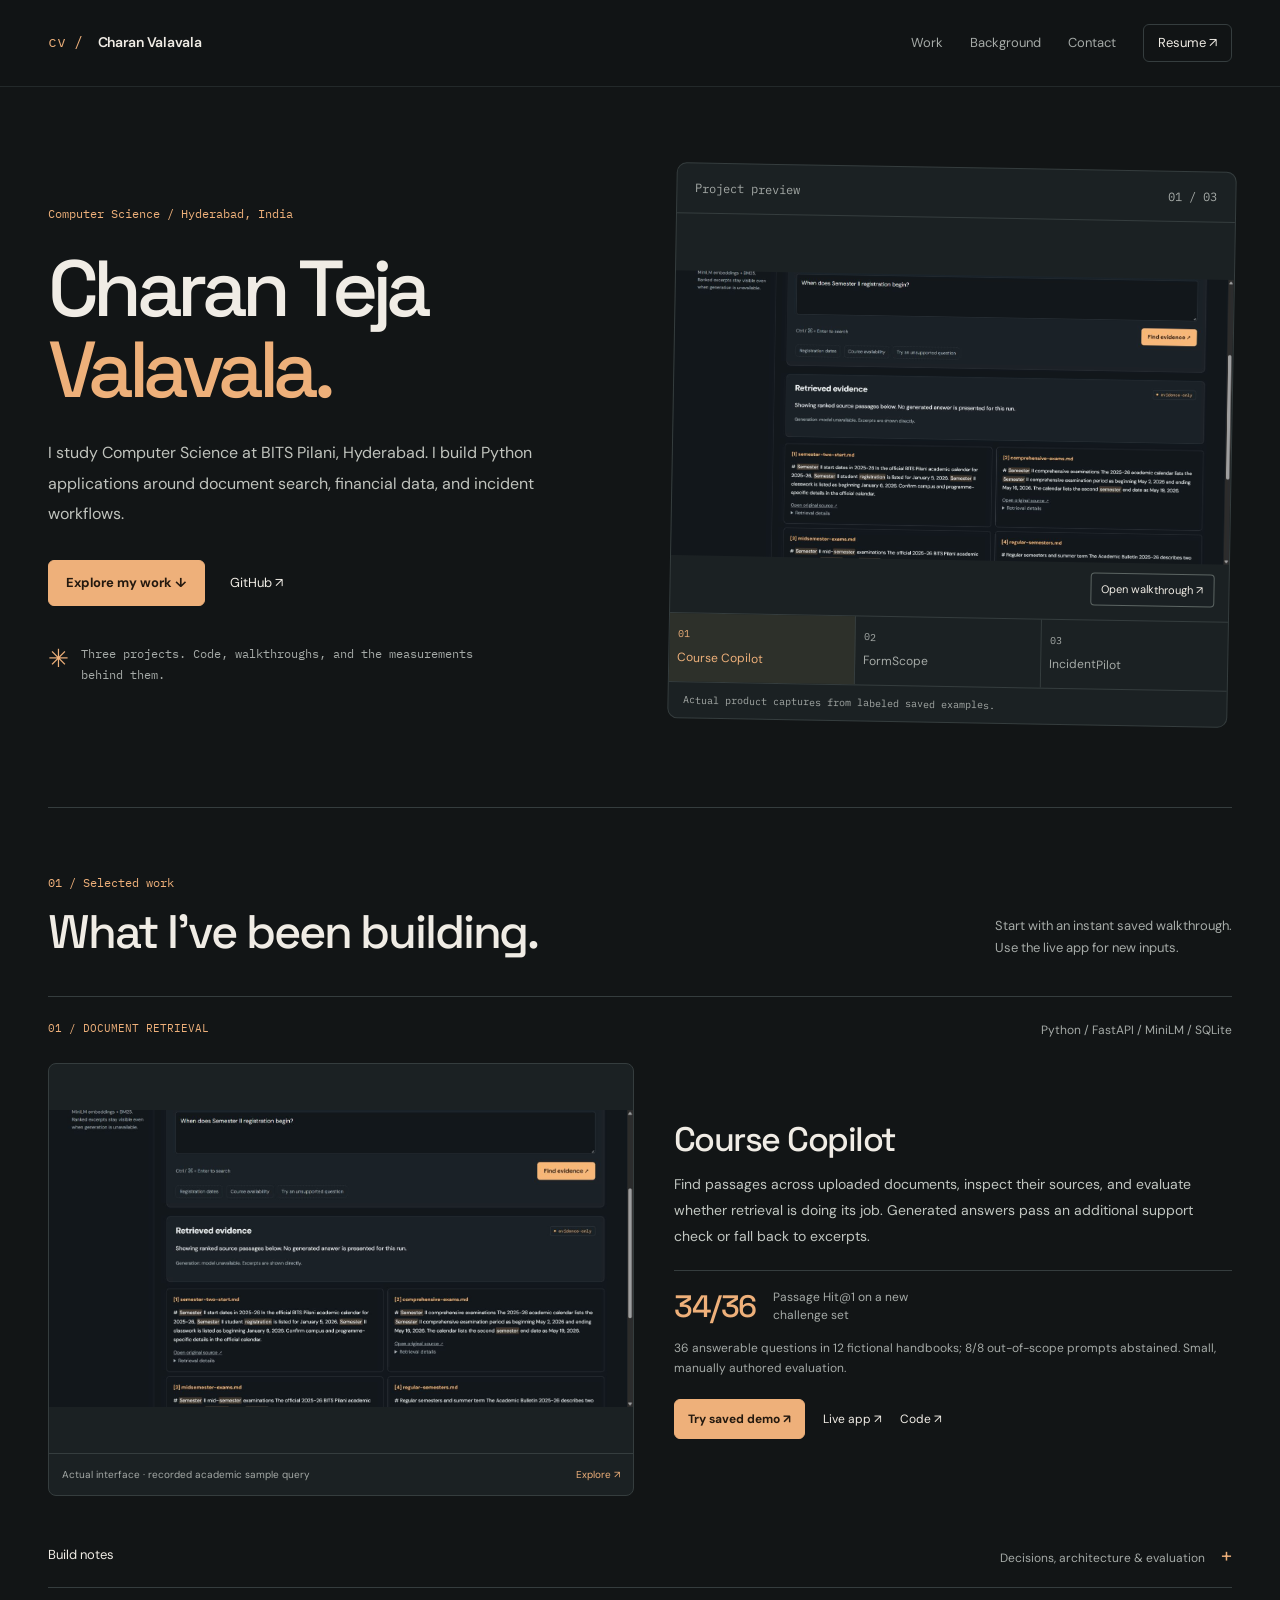
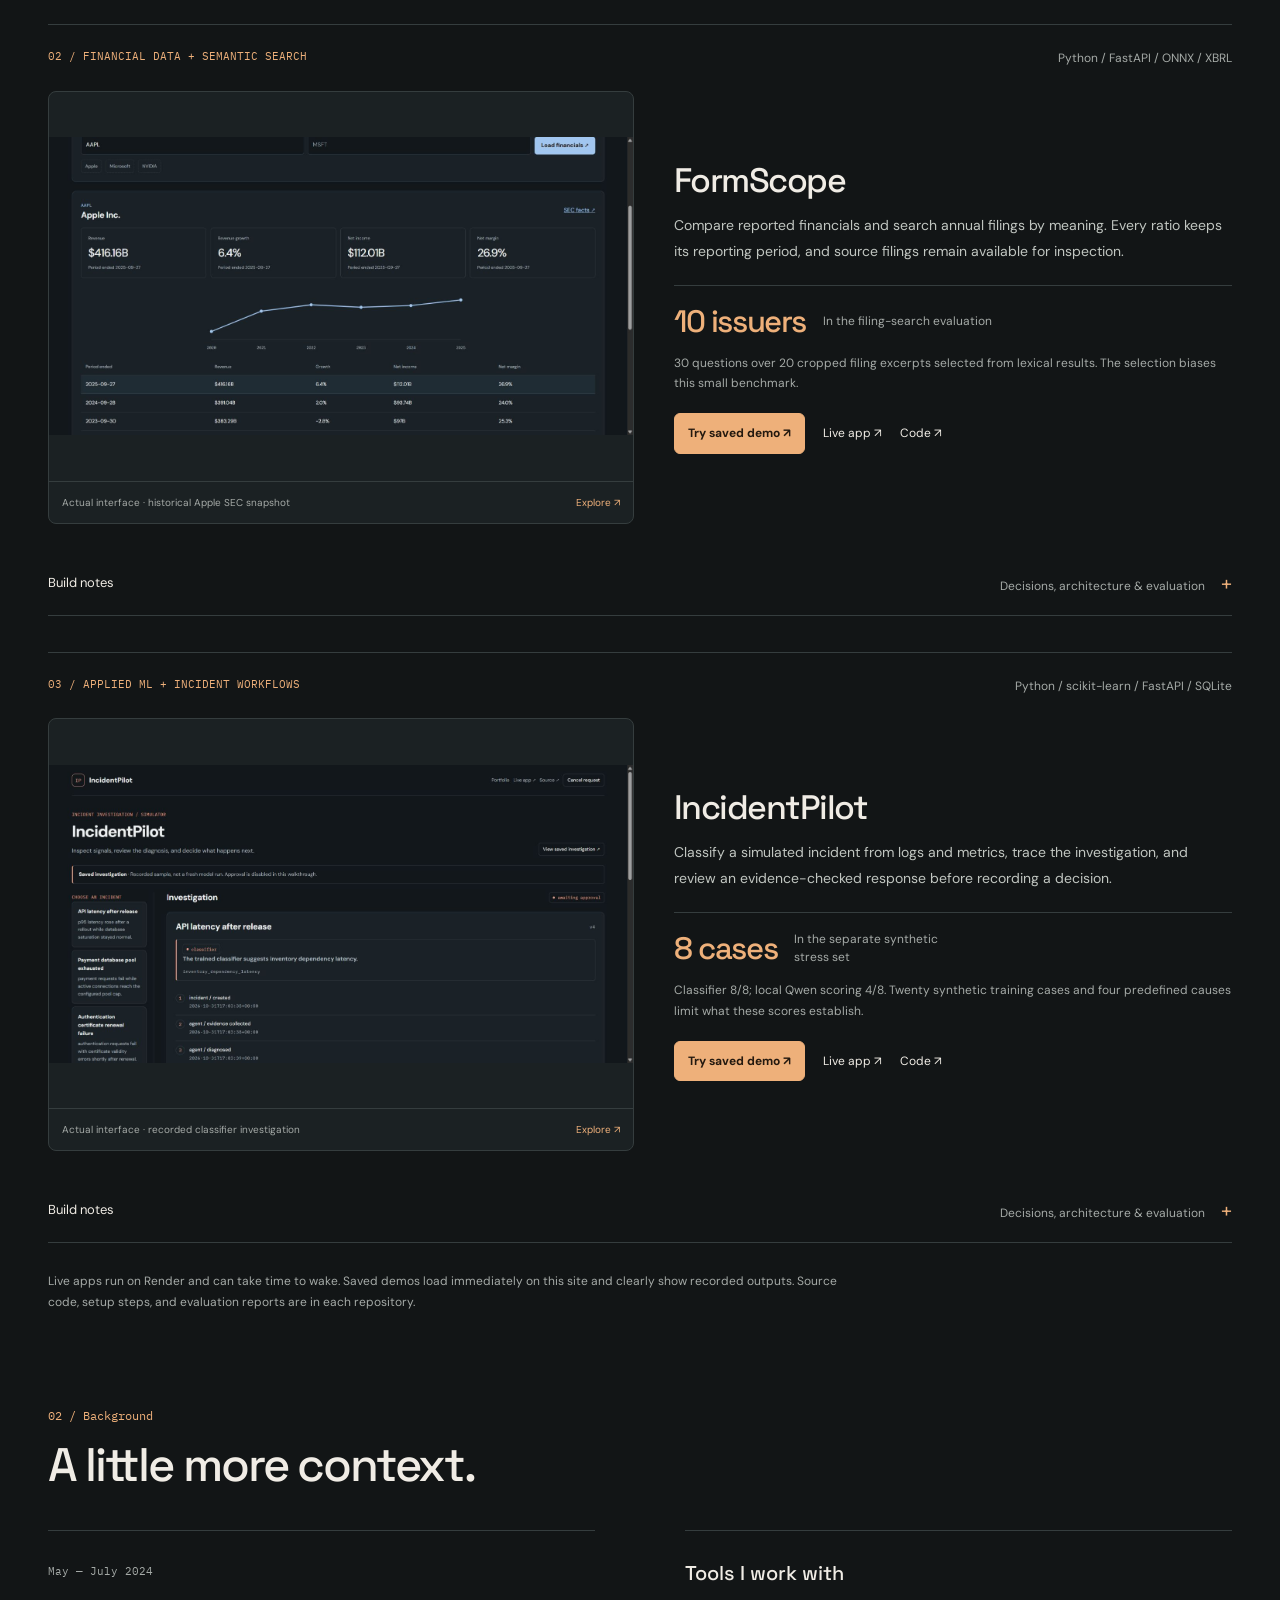
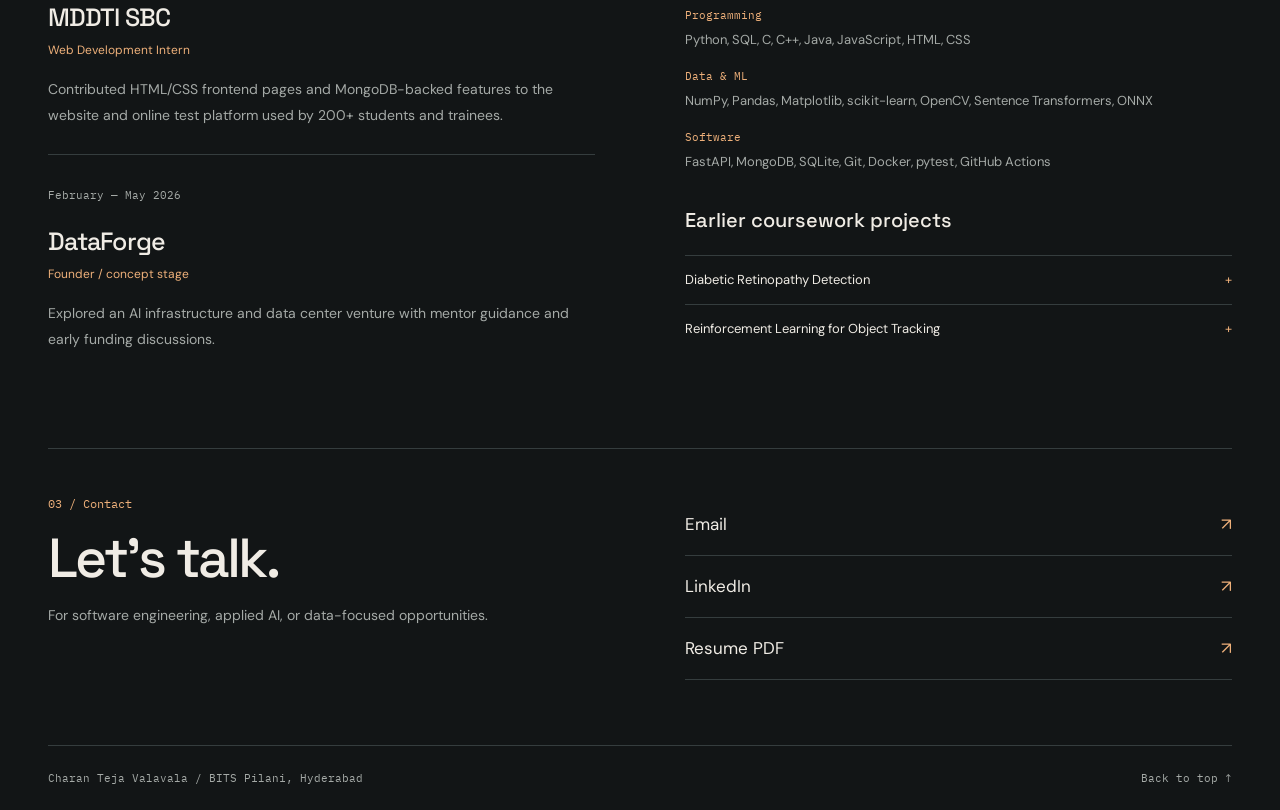
==== index.html @ e94b1fb8 "Revamp portfolio with actual app captures, interactive previews and instant saved demos" ====
<!doctype html>
<html lang="en">
  <head>
    <meta charset="utf-8" />
    <meta name="viewport" content="width=device-width, initial-scale=1" />
    <meta name="theme-color" content="#121516" />
    <meta
      name="description"
      content="Charan Teja Valavala, Computer Science student at BITS Pilani Hyderabad. Explore software projects, measured AI experiments and source code."
    />
    <meta property="og:title" content="Charan Teja Valavala — Selected work" />
    <meta
      property="og:description"
      content="Document retrieval, financial data and incident workflows. Working demos, code and measured results."
    />
    <meta property="og:type" content="website" />
    <meta
      property="og:image"
      content="https://charanvalavala.github.io/assets/formscope.png"
    />
    <title>Charan Teja Valavala | Selected work</title>
    <link rel="preconnect" href="https://fonts.googleapis.com" />
    <link rel="preconnect" href="https://fonts.gstatic.com" crossorigin />
    <link
      href="https://fonts.googleapis.com/css2?family=DM+Sans:wght@400;500;600;700&family=Space+Grotesk:wght@400;500;600;700&family=IBM+Plex+Mono:wght@400;500&display=swap"
      rel="stylesheet"
    />
    <link rel="stylesheet" href="styles.css?v=20261031" />
    <script src="script.js?v=20261031" defer></script>
  </head>
  <body>
    <a class="skip" href="#main">Skip to content</a>
    <div class="progress" aria-hidden="true"></div>
    <header class="site-header">
      <a class="brand" href="#top" aria-label="Charan Teja Valavala home"
        ><span>cv /</span> Charan Valavala</a
      >
      <nav aria-label="Main navigation">
        <a href="#work">Work</a><a href="#background">Background</a
        ><a href="#contact">Contact</a
        ><a class="resume" href="resume.pdf" target="_blank" rel="noopener"
          >Resume ↗</a
        >
      </nav>
    </header>
    <main id="main">
      <section class="hero shell" id="top">
        <div class="hero-copy">
          <p class="mono eyebrow">Computer Science / Hyderabad, India</p>
          <h1>Charan Teja<br /><span>Valavala.</span></h1>
          <p class="intro">
            I study Computer Science at BITS Pilani, Hyderabad. I build Python
            applications around document search, financial data, and incident
            workflows.
          </p>
          <div class="hero-links">
            <a class="primary" href="#work">Explore my work ↓</a
            ><a
              href="https://github.com/charanvalavala"
              target="_blank"
              rel="noopener"
              >GitHub ↗</a
            >
          </div>
          <div class="hero-foot">
            <span class="spark" aria-hidden="true">✳</span> Three projects.
            Code, walkthroughs, and the measurements behind them.
          </div>
        </div>
        <div class="preview">
          <div class="preview-head">
            <span class="mono">Project preview</span
            ><span id="preview-count" class="mono">01 / 03</span>
          </div>
          <a
            id="preview-link"
            href="demos/course-copilot/"
            aria-label="Open selected project walkthrough"
            ><img
              id="preview-image"
              src="assets/course-copilot.png"
              alt="Course Copilot source evidence interface"
              width="1507"
              height="770"
            /><span class="preview-open">Open walkthrough ↗</span></a
          >
          <div
            class="preview-tabs"
            role="group"
            aria-label="Choose a project preview"
          >
            <button data-preview="course-copilot" aria-pressed="true">
              <span>01</span>Course Copilot</button
            ><button data-preview="formscope" aria-pressed="false">
              <span>02</span>FormScope</button
            ><button data-preview="incidentpilot" aria-pressed="false">
              <span>03</span>IncidentPilot
            </button>
          </div>
          <p class="capture-note">
            Actual product captures from labeled saved examples.
          </p>
        </div>
      </section>
      <section id="work" class="shell work">
        <div class="section-title">
          <div>
            <p class="mono eyebrow">01 / Selected work</p>
            <h2>What I’ve been building.</h2>
          </div>
          <p>
            Start with an instant saved walkthrough.<br />Use the live app for
            new inputs.
          </p>
        </div>
        <article class="project" id="course-copilot">
          <div class="project-top">
            <span class="mono">01 / Document retrieval</span
            ><span class="stack">Python / FastAPI / MiniLM / SQLite</span>
          </div>
          <div class="project-layout">
            <a
              class="capture"
              href="demos/course-copilot/"
              aria-label="Open the Course Copilot saved walkthrough"
              ><img
                src="assets/course-copilot.png"
                alt="Course Copilot application showing its actual interface"
                loading="lazy"
                width="1507"
                height="770"
              /><span
                >Actual interface · recorded academic sample query
                <b>Explore ↗</b></span
              ></a
            >
            <div class="project-copy">
              <h3>Course Copilot</h3>
              <p>
                Find passages across uploaded documents, inspect their sources,
                and evaluate whether retrieval is doing its job. Generated
                answers pass an additional support check or fall back to
                excerpts.
              </p>
              <div class="result">
                <strong>34/36</strong
                ><span>Passage Hit@1 on a new challenge set</span>
              </div>
              <p class="scope">
                36 answerable questions in 12 fictional handbooks; 8/8
                out-of-scope prompts abstained. Small, manually authored
                evaluation.
              </p>
              <div class="project-links">
                <a class="primary" href="demos/course-copilot/"
                  >Try saved demo ↗</a
                ><a
                  href="https://charan-course-copilot.onrender.com"
                  target="_blank"
                  rel="noopener"
                  >Live app ↗</a
                ><a
                  href="https://github.com/charanvalavala/course-copilot"
                  target="_blank"
                  rel="noopener"
                  >Code ↗</a
                >
              </div>
            </div>
          </div>
          <details class="case-study">
            <summary>
              Build notes
              <span>Decisions, architecture &amp; evaluation <b>+</b></span>
            </summary>
            <div class="case-grid">
              <div>
                <h4>A decision I made</h4>
                <p>
                  Kept both lexical and semantic retrieval, then measured each
                  against the same passage labels. The original development set
                  and the newer challenge are reported separately.
                </p>
                <h4>How it works</h4>
                <p>
                  PDF/TXT ingestion → overlapping chunks → BM25 + MiniLM → rank
                  fusion → evidence → optional answer support gate.
                </p>
              </div>
              <div>
                <h4>What the evaluation showed</h4>
                <p>
                  The NLI gate accepted 7/12 small-model answers after source
                  attribution. Rejected outputs become excerpts. Automated
                  support scores can still be wrong. Full retrieval remains an
                  in-memory scan.
                </p>
                <p>
                  Lexical 31/36 · Dense 33/36 · Hybrid 34/36. Hybrid MRR 0.972.
                </p>
                <a
                  href="https://github.com/charanvalavala/course-copilot#readme"
                  target="_blank"
                  rel="noopener"
                  >Read the full methodology ↗</a
                >
              </div>
            </div>
          </details>
        </article>
        <article class="project" id="formscope">
          <div class="project-top">
            <span class="mono">02 / Financial data + semantic search</span
            ><span class="stack">Python / FastAPI / ONNX / XBRL</span>
          </div>
          <div class="project-layout">
            <a
              class="capture"
              href="demos/formscope/"
              aria-label="Open the FormScope saved walkthrough"
              ><img
                src="assets/formscope.png"
                alt="FormScope application showing its actual interface"
                loading="lazy"
                width="1507"
                height="770"
              /><span
                >Actual interface · historical Apple SEC snapshot
                <b>Explore ↗</b></span
              ></a
            >
            <div class="project-copy">
              <h3>FormScope</h3>
              <p>
                Compare reported financials and search annual filings by
                meaning. Every ratio keeps its reporting period, and source
                filings remain available for inspection.
              </p>
              <div class="result">
                <strong>10 issuers</strong
                ><span>In the filing-search evaluation</span>
              </div>
              <p class="scope">
                30 questions over 20 cropped filing excerpts selected from
                lexical results. The selection biases this small benchmark.
              </p>
              <div class="project-links">
                <a class="primary" href="demos/formscope/">Try saved demo ↗</a
                ><a
                  href="https://charan-formscope.onrender.com"
                  target="_blank"
                  rel="noopener"
                  >Live app ↗</a
                ><a
                  href="https://github.com/charanvalavala/formscope"
                  target="_blank"
                  rel="noopener"
                  >Code ↗</a
                >
              </div>
            </div>
          </div>
          <details class="case-study">
            <summary>
              Build notes
              <span>Decisions, architecture &amp; evaluation <b>+</b></span>
            </summary>
            <div class="case-grid">
              <div>
                <h4>A decision I made</h4>
                <p>
                  Added quantized MiniLM inference so semantic search can run on
                  a CPU without a PyTorch service. Exact period and unit
                  matching prevents incompatible facts from becoming a margin.
                </p>
                <h4>How it works</h4>
                <p>
                  SEC facts → period validation → comparable ratios + charts.
                  Filing text → lexical + ONNX semantic retrieval → rank fusion
                  → original excerpts.
                </p>
              </div>
              <div>
                <h4>What the evaluation showed</h4>
                <p>
                  Hybrid found the labeled passage first on 30/30 curated
                  questions, versus 27/30 lexical and 28/30 semantic. This does
                  not establish full-filing accuracy. SEC access can fail; saved
                  samples stay available.
                </p>
                <p>
                  Original pinned financial snapshot: 40/40 revenue and
                  net-income facts matched across 20 issuer filings. Not
                  refreshed in this upgrade.
                </p>
                <a
                  href="https://github.com/charanvalavala/formscope#readme"
                  target="_blank"
                  rel="noopener"
                  >Read the full methodology ↗</a
                >
              </div>
            </div>
          </details>
        </article>
        <article class="project" id="incidentpilot">
          <div class="project-top">
            <span class="mono">03 / Applied ML + incident workflows</span
            ><span class="stack">Python / scikit-learn / FastAPI / SQLite</span>
          </div>
          <div class="project-layout">
            <a
              class="capture"
              href="demos/incidentpilot/"
              aria-label="Open the IncidentPilot saved walkthrough"
              ><img
                src="assets/incidentpilot.png"
                alt="IncidentPilot application showing its actual interface"
                loading="lazy"
                width="1507"
                height="770"
              /><span
                >Actual interface · recorded classifier investigation
                <b>Explore ↗</b></span
              ></a
            >
            <div class="project-copy">
              <h3>IncidentPilot</h3>
              <p>
                Classify a simulated incident from logs and metrics, trace the
                investigation, and review an evidence-checked response before
                recording a decision.
              </p>
              <div class="result">
                <strong>8 cases</strong
                ><span>In the separate synthetic stress set</span>
              </div>
              <p class="scope">
                Classifier 8/8; local Qwen scoring 4/8. Twenty synthetic
                training cases and four predefined causes limit what these
                scores establish.
              </p>
              <div class="project-links">
                <a class="primary" href="demos/incidentpilot/"
                  >Try saved demo ↗</a
                ><a
                  href="https://charan-incidentpilot.onrender.com"
                  target="_blank"
                  rel="noopener"
                  >Live app ↗</a
                ><a
                  href="https://github.com/charanvalavala/incidentpilot"
                  target="_blank"
                  rel="noopener"
                  >Code ↗</a
                >
              </div>
            </div>
          </div>
          <details class="case-study">
            <summary>
              Build notes
              <span>Decisions, architecture &amp; evaluation <b>+</b></span>
            </summary>
            <div class="case-grid">
              <div>
                <h4>A decision I made</h4>
                <p>
                  Compared a small language model with a supervised classifier.
                  The classifier is the default CPU path; conflicting or
                  insufficient evidence produces escalation, not a hidden
                  scenario action.
                </p>
                <h4>How it works</h4>
                <p>
                  Read tools → model diagnosis → evidence consistency check →
                  review gate → versioned SQLite trace. Optional LLM planning
                  gathers more evidence when necessary.
                </p>
              </div>
              <div>
                <h4>What the evaluation showed</h4>
                <p>
                  The small Qwen model failed unconstrained JSON diagnosis, then
                  reached 50% with constrained candidate scoring. The trained
                  classifier performed better on eight new cases. Neither score
                  demonstrates real-world SRE reliability.
                </p>
                <p>
                  Model reports retain the failed baseline, diagnosis coverage,
                  reference validity, fallback rates and case-level outputs.
                </p>
                <a
                  href="https://github.com/charanvalavala/incidentpilot#readme"
                  target="_blank"
                  rel="noopener"
                  >Read the full methodology ↗</a
                >
              </div>
            </div>
          </details>
        </article>
        <p class="hosting-note">
          Live apps run on Render and can take time to wake. Saved demos load
          immediately on this site and clearly show recorded outputs. Source
          code, setup steps, and evaluation reports are in each repository.
        </p>
      </section>
      <section id="background" class="shell background">
        <div class="section-title">
          <div>
            <p class="mono eyebrow">02 / Background</p>
            <h2>A little more context.</h2>
          </div>
        </div>
        <div class="background-grid">
          <div>
            <article class="experience">
              <span class="mono">May — July 2024</span>
              <h3>MDDTI SBC</h3>
              <p class="role">Web Development Intern</p>
              <p>
                Contributed HTML/CSS frontend pages and MongoDB-backed features
                to the website and online test platform used by 200+ students
                and trainees.
              </p>
            </article>
            <article class="experience">
              <span class="mono">February — May 2026</span>
              <h3>DataForge</h3>
              <p class="role">Founder / concept stage</p>
              <p>
                Explored an AI infrastructure and data center venture with
                mentor guidance and early funding discussions.
              </p>
            </article>
          </div>
          <div>
            <div class="toolkit">
              <h3>Tools I work with</h3>
              <dl>
                <dt>Programming</dt>
                <dd>Python, SQL, C, C++, Java, JavaScript, HTML, CSS</dd>
                <dt>Data &amp; ML</dt>
                <dd>
                  NumPy, Pandas, Matplotlib, scikit-learn, OpenCV, Sentence
                  Transformers, ONNX
                </dd>
                <dt>Software</dt>
                <dd>
                  FastAPI, MongoDB, SQLite, Git, Docker, pytest, GitHub Actions
                </dd>
              </dl>
            </div>
            <div class="earlier">
              <h3>Earlier coursework projects</h3>
              <details>
                <summary>Diabetic Retinopathy Detection <b>+</b></summary>
                <p>
                  Extracted color and texture features from retinal fundus
                  images and trained SVM classifiers with OpenCV and
                  scikit-learn. Evaluated accuracy, precision, recall and
                  sensitivity; no unverified score is listed here.
                </p>
              </details>
              <details>
                <summary>
                  Reinforcement Learning for Object Tracking <b>+</b>
                </summary>
                <p>
                  Built a stochastic grid environment with terminal states and
                  teleportation. Compared on-policy and off-policy Monte Carlo
                  control through convergence and policy behavior.
                </p>
              </details>
            </div>
          </div>
        </div>
      </section>
      <section id="contact" class="shell contact">
        <div>
          <p class="mono eyebrow">03 / Contact</p>
          <h2>Let’s talk.</h2>
          <p>
            For software engineering, applied AI, or data-focused opportunities.
          </p>
        </div>
        <div class="contact-links">
          <a href="mailto:f20220059@hyderabad.bits-pilani.ac.in"
            >Email <span>↗</span></a
          ><a
            href="https://www.linkedin.com/in/valavala-charan-teja-b02815251/"
            target="_blank"
            rel="noopener"
            >LinkedIn <span>↗</span></a
          ><a href="resume.pdf" target="_blank" rel="noopener"
            >Resume PDF <span>↗</span></a
          >
        </div>
      </section>
    </main>
    <footer class="shell">
      <span>Charan Teja Valavala / BITS Pilani, Hyderabad</span
      ><a href="#top">Back to top ↑</a>
    </footer>
  </body>
</html>
---- styles.css ----
:root {
  color-scheme: dark;
  --bg: #121516;
  --panel: #1b2123;
  --ink: #f0ece5;
  --muted: #a5aaa7;
  --line: #353d3e;
  --accent: #eeb07a;
  --mono: "IBM Plex Mono", monospace;
  --display: "Space Grotesk", sans-serif;
  --shell: min(1200px, calc(100% - 96px));
  font-family: "DM Sans", sans-serif;
}
* {
  box-sizing: border-box;
}
html {
  scroll-behavior: smooth;
  scroll-padding-top: 100px;
}
body {
  margin: 0;
  background: var(--bg);
  color: var(--ink);
  font-size: 16px;
  line-height: 1.7;
}
a {
  color: inherit;
  text-decoration: none;
}
button {
  font: inherit;
  cursor: pointer;
}
a:focus-visible,
button:focus-visible,
summary:focus-visible {
  outline: 2px solid var(--accent);
  outline-offset: 6px;
}
h1,
h2,
h3,
h4,
p {
  margin-top: 0;
}
h1,
h2,
h3 {
  font-family: var(--display);
  font-weight: 500;
}
img {
  display: block;
  max-width: 100%;
  height: auto;
}
.shell {
  width: var(--shell);
  margin: auto;
}
.mono {
  font: 12px/1.6 var(--mono);
}
.eyebrow {
  color: var(--accent);
  margin-bottom: 25px;
}
.skip {
  position: fixed;
  top: 8px;
  left: 8px;
  background: var(--accent);
  color: #21180f;
  padding: 10px;
  z-index: 100;
  transform: translateY(-150%);
}
.skip:focus {
  transform: none;
}
.progress {
  position: fixed;
  z-index: 80;
  top: 0;
  left: 0;
  height: 2px;
  width: 100%;
  background: var(--accent);
  transform: scaleX(var(--scroll, 0));
  transform-origin: left;
  pointer-events: none;
}
.site-header {
  position: sticky;
  top: 0;
  z-index: 50;
  display: flex;
  align-items: center;
  justify-content: space-between;
  gap: 20px;
  padding: 24px max(48px, calc((100% - 1200px) / 2));
  border-bottom: 1px solid #353d3e88;
  background: #121516ed;
  backdrop-filter: blur(14px);
}
.brand {
  font-size: 14px;
  font-weight: 600;
  letter-spacing: -0.02em;
}
.brand span {
  font: 15px var(--mono);
  color: var(--accent);
  margin-right: 12px;
}
.site-header nav {
  display: flex;
  align-items: center;
  gap: 27px;
  font-size: 13px;
  color: var(--muted);
}
.site-header nav a {
  transition: color 0.2s;
}
.site-header nav a:hover,
.site-header nav a[aria-current] {
  color: var(--accent);
}
.resume {
  border: 1px solid var(--line);
  padding: 7px 14px;
  border-radius: 6px;
  color: var(--ink);
}
.hero {
  display: grid;
  grid-template-columns: 1fr 1fr;
  gap: 64px;
  align-items: center;
  padding: 80px 0 84px;
}
.hero h1 {
  font-size: clamp(56px, 6.2vw, 86px);
  line-height: 1.02;
  letter-spacing: -0.07em;
  margin-bottom: 28px;
}
.hero h1 span {
  color: var(--accent);
}
.intro {
  max-width: 510px;
  color: #c0c3bd;
  font-size: 16px;
  line-height: 1.9;
}
.hero-links {
  display: flex;
  gap: 25px;
  align-items: center;
  margin-top: 30px;
  font-size: 13px;
}
.primary {
  display: inline-flex;
  align-items: center;
  justify-content: center;
  border: 1px solid var(--accent);
  background: var(--accent);
  border-radius: 6px;
  color: #24190f;
  padding: 11px 17px;
  font-weight: 700;
  transition:
    transform 0.2s,
    background 0.2s;
}
.primary:hover {
  transform: translateY(-2px);
  background: #ffd0a3;
}
.hero-foot {
  font: 12px/1.8 var(--mono);
  max-width: 440px;
  display: flex;
  gap: 12px;
  color: var(--muted);
  margin-top: 37px;
}
.spark {
  font-size: 25px;
  color: var(--accent);
  line-height: 1.2;
}
.preview {
  min-width: 0;
  border: 1px solid var(--line);
  border-radius: 10px;
  overflow: hidden;
  transform: rotate(1deg);
  transition: transform 0.4s cubic-bezier(0.2, 0.8, 0.2, 1);
  background: var(--panel);
}
.preview:hover {
  transform: rotate(0);
}
.preview-head {
  display: flex;
  justify-content: space-between;
  align-items: center;
  padding: 15px 18px;
  border-bottom: 1px solid var(--line);
  color: var(--muted);
}
#preview-link {
  display: block;
  position: relative;
  overflow: hidden;
}
#preview-image {
  width: 100%;
  aspect-ratio: 1.4;
  object-fit: contain;
  object-position: 50% 50%;
  transition: transform 0.5s;
}
#preview-link:hover img {
  transform: scale(1.025);
}
.preview-open {
  position: absolute;
  bottom: 14px;
  right: 14px;
  padding: 6px 10px;
  border: 1px solid #5c6563;
  background: #1b2123ec;
  color: var(--ink);
  font-size: 11px;
  border-radius: 4px;
}
.preview-tabs {
  display: grid;
  grid-template-columns: 1fr 1fr 1fr;
  border-top: 1px solid var(--line);
}
.preview-tabs button {
  border: 0;
  border-right: 1px solid var(--line);
  background: transparent;
  color: var(--muted);
  padding: 14px 8px;
  font-size: 12px;
  text-align: left;
  transition:
    background 0.25s,
    color 0.25s;
}
.preview-tabs button:last-child {
  border-right: 0;
}
.preview-tabs button span {
  display: block;
  font: 10px var(--mono);
  margin-bottom: 7px;
}
.preview-tabs button[aria-pressed="true"] {
  background: #2d302a;
  color: var(--accent);
}
.capture-note {
  margin: 0;
  padding: 11px 15px;
  color: var(--muted);
  font: 10px var(--mono);
  border-top: 1px solid var(--line);
}
.work {
  padding-top: 65px;
  border-top: 1px solid var(--line);
}
.section-title {
  display: flex;
  justify-content: space-between;
  gap: 30px;
  align-items: end;
  margin-bottom: 37px;
}
.section-title .eyebrow {
  margin-bottom: 13px;
}
.section-title h2 {
  font-size: clamp(30px, 3.7vw, 47px);
  line-height: 1.15;
  letter-spacing: -0.045em;
  margin: 0;
}
.section-title > p {
  font-size: 13px;
  color: var(--muted);
  margin: 0;
}
.project {
  border-top: 1px solid var(--line);
  margin-top: 36px;
  padding-top: 23px;
}
.project-top {
  display: flex;
  justify-content: space-between;
  gap: 20px;
  color: var(--muted);
  margin-bottom: 22px;
}
.project-top > .mono {
  color: var(--accent);
  text-transform: uppercase;
  font-size: 11px;
}
.stack {
  font-size: 12px;
}
.project-layout {
  display: grid;
  grid-template-columns: 1.05fr 1fr;
  gap: 40px;
  align-items: center;
}
.capture {
  display: block;
  border: 1px solid var(--line);
  border-radius: 8px;
  overflow: hidden;
  background: var(--panel);
}
.capture img {
  width: 100%;
  aspect-ratio: 1.5;
  object-fit: contain;
  transition: transform 0.6s cubic-bezier(0.2, 0.8, 0.2, 1);
}
.capture:hover img {
  transform: scale(1.03);
}
.capture > span {
  display: flex;
  align-items: center;
  justify-content: space-between;
  gap: 10px;
  padding: 12px 13px;
  color: var(--muted);
  font-size: 10px;
  border-top: 1px solid var(--line);
}
.capture b {
  font-weight: 400;
  color: var(--accent);
  white-space: nowrap;
}
.project-copy h3 {
  font-size: 34px;
  letter-spacing: -0.045em;
  line-height: 1.15;
  margin-bottom: 13px;
}
.project-copy > p {
  font-size: 14px;
  color: #c1c6c1;
  line-height: 1.85;
  margin-bottom: 20px;
}
.result {
  display: flex;
  align-items: center;
  gap: 17px;
  padding-top: 15px;
  border-top: 1px solid var(--line);
}
.result strong {
  font: 500 31px var(--display);
  color: var(--accent);
  white-space: nowrap;
  letter-spacing: -0.045em;
}
.result span {
  max-width: 180px;
  font-size: 12px;
  color: var(--muted);
  line-height: 1.5;
}
.project-copy .scope {
  font-size: 12px;
  line-height: 1.7;
  color: var(--muted);
  margin: 12px 0 20px;
}
.project-links {
  display: flex;
  flex-wrap: wrap;
  align-items: center;
  gap: 18px;
  font-size: 12px;
}
.project-links .primary {
  padding: 9px 13px;
}
.case-study {
  border-bottom: 1px solid var(--line);
  margin-top: 27px;
}
.case-study summary {
  display: flex;
  justify-content: space-between;
  align-items: center;
  gap: 16px;
  cursor: pointer;
  list-style: none;
  padding: 15px 0;
  font-size: 13px;
}
.case-study summary::-webkit-details-marker {
  display: none;
}
.case-study summary > span {
  color: var(--muted);
  font-size: 12px;
}
.case-study summary b {
  display: inline-block;
  margin-left: 13px;
  color: var(--accent);
  font-weight: 400;
  font-size: 20px;
  transition: transform 0.3s;
}
.case-study[open] summary b {
  transform: rotate(45deg);
}
.case-grid {
  display: grid;
  grid-template-columns: 1fr 1fr;
  gap: 40px;
  padding: 12px 0 23px;
  animation: unfold 0.3s ease;
}
.case-grid h4 {
  font-size: 13px;
  margin-bottom: 7px;
  color: var(--accent);
}
.case-grid p {
  font-size: 13px;
  color: var(--muted);
  line-height: 1.9;
  margin-bottom: 20px;
}
.case-grid a {
  font-size: 12px;
  text-decoration: underline;
}
.hosting-note {
  margin: 28px 0 0;
  max-width: 820px;
  font-size: 12px;
  color: var(--muted);
}
.background {
  padding: 94px 0 70px;
}
.background-grid {
  display: grid;
  grid-template-columns: 1fr 1fr;
  gap: 90px;
}
.experience {
  padding: 25px 0;
  border-top: 1px solid var(--line);
}
.experience > .mono {
  font-size: 11px;
  color: var(--muted);
}
.experience h3 {
  font-size: 25px;
  margin: 13px 0 2px;
  letter-spacing: -0.03em;
}
.experience .role {
  font-size: 12px;
  color: var(--accent);
  margin: 0 0 15px;
}
.experience > p:last-child {
  font-size: 14px;
  color: var(--muted);
  line-height: 1.9;
  margin: 0;
}
.toolkit {
  border-top: 1px solid var(--line);
  padding-top: 25px;
}
.toolkit h3,
.earlier h3 {
  font-size: 20px;
  margin-bottom: 18px;
}
dl {
  margin: 0;
}
dt {
  font: 11px var(--mono);
  color: var(--accent);
  margin-top: 18px;
}
dd {
  margin: 7px 0 0;
  color: var(--muted);
  font-size: 13px;
}
.earlier {
  margin-top: 30px;
}
.earlier details {
  border-top: 1px solid var(--line);
}
.earlier summary {
  display: flex;
  justify-content: space-between;
  gap: 15px;
  padding: 13px 0;
  cursor: pointer;
  font-size: 13px;
  list-style: none;
}
.earlier summary b {
  color: var(--accent);
  font-weight: 400;
}
.earlier details p {
  font-size: 12px;
  color: var(--muted);
  line-height: 1.9;
}
.contact {
  padding: 45px 0 65px;
  border-top: 1px solid var(--line);
  display: grid;
  grid-template-columns: 1fr 1fr;
  gap: 90px;
}
.contact .eyebrow {
  margin-bottom: 15px;
}
.contact h2 {
  font-size: 55px;
  line-height: 1.1;
  letter-spacing: -0.05em;
  margin-bottom: 15px;
}
.contact p:not(.eyebrow) {
  font-size: 14px;
  color: var(--muted);
}
.contact-links a {
  display: flex;
  justify-content: space-between;
  padding: 16px 0;
  border-bottom: 1px solid var(--line);
  font-size: 17px;
  transition:
    color 0.2s,
    padding 0.2s;
}
.contact-links a:hover {
  color: var(--accent);
  padding-left: 6px;
}
.contact-links span {
  color: var(--accent);
}
footer {
  padding: 25px 0;
  border-top: 1px solid var(--line);
  display: flex;
  justify-content: space-between;
  gap: 15px;
  font: 11px var(--mono);
  color: var(--muted);
}
.enter {
  animation: enter 0.7s cubic-bezier(0.2, 0.8, 0.2, 1) both;
}
@keyframes enter {
  from {
    opacity: 0;
    transform: translateY(15px);
  }
  to {
    opacity: 1;
    transform: none;
  }
}
@keyframes unfold {
  from {
    opacity: 0;
    transform: translateY(-6px);
  }
  to {
    opacity: 1;
    transform: none;
  }
}
@media (max-width: 1000px) {
  :root {
    --shell: calc(100% - 64px);
  }
  .site-header {
    padding-inline: 32px;
  }
  .hero {
    gap: 32px;
  }
  .hero h1 {
    font-size: 66px;
  }
  .project-layout {
    gap: 27px;
  }
  .background-grid,
  .contact {
    gap: 50px;
  }
}
@media (max-width: 760px) {
  :root {
    --shell: calc(100% - 36px);
  }
  .site-header {
    padding: 18px;
    gap: 15px;
  }
  .brand {
    font-size: 12px;
  }
  .brand span {
    margin-right: 5px;
    font-size: 12px;
  }
  .site-header nav {
    gap: 14px;
    font-size: 11px;
  }
  .site-header nav a[href="#background"] {
    display: none;
  }
  .resume {
    padding: 5px 8px;
  }
  .hero {
    grid-template-columns: 1fr;
    gap: 40px;
    padding: 53px 0;
  }
  .hero h1 {
    font-size: 68px;
  }
  .intro {
    max-width: 580px;
    font-size: 15px;
  }
  .hero-foot {
    margin-top: 25px;
  }
  .preview {
    transform: none;
    max-width: 620px;
  }
  .preview #preview-image {
    aspect-ratio: 1.7;
  }
  .work {
    padding-top: 42px;
  }
  .section-title {
    display: block;
  }
  .section-title > p {
    margin-top: 17px;
  }
  .project-top {
    flex-direction: column;
    gap: 7px;
  }
  .project-layout {
    grid-template-columns: 1fr;
    gap: 24px;
  }
  .project-copy h3 {
    font-size: 31px;
  }
  .project-copy > p {
    font-size: 14px;
  }
  .capture img {
    aspect-ratio: 1.65;
  }
  .case-grid {
    grid-template-columns: 1fr;
    gap: 0;
  }
  .case-study summary > span {
    font-size: 0;
  }
  .case-study summary b {
    font-size: 20px;
  }
  .background {
    padding: 65px 0 45px;
  }
  .background-grid,
  .contact {
    grid-template-columns: 1fr;
    gap: 25px;
  }
  .contact {
    padding-top: 35px;
  }
  .contact h2 {
    font-size: 44px;
  }
  footer {
    font-size: 10px;
    flex-wrap: wrap;
  }
  .capture > span {
    font-size: 9px;
  }
  .project-links {
    gap: 15px;
  }
  .preview-tabs button {
    font-size: 11px;
  }
}
@media (max-width: 390px) {
  .hero h1 {
    font-size: 60px;
  }
  .brand {
    font-size: 11px;
  }
  .site-header nav {
    gap: 9px;
  }
  .site-header nav a[href="#contact"] {
    display: none;
  }
}
@media (prefers-reduced-motion: reduce) {
  html {
    scroll-behavior: auto;
  }
  *,
  *:before,
  *:after {
    animation: none !important;
    transition: none !important;
  }
  .preview,
  .preview:hover {
    transform: none;
  }
}
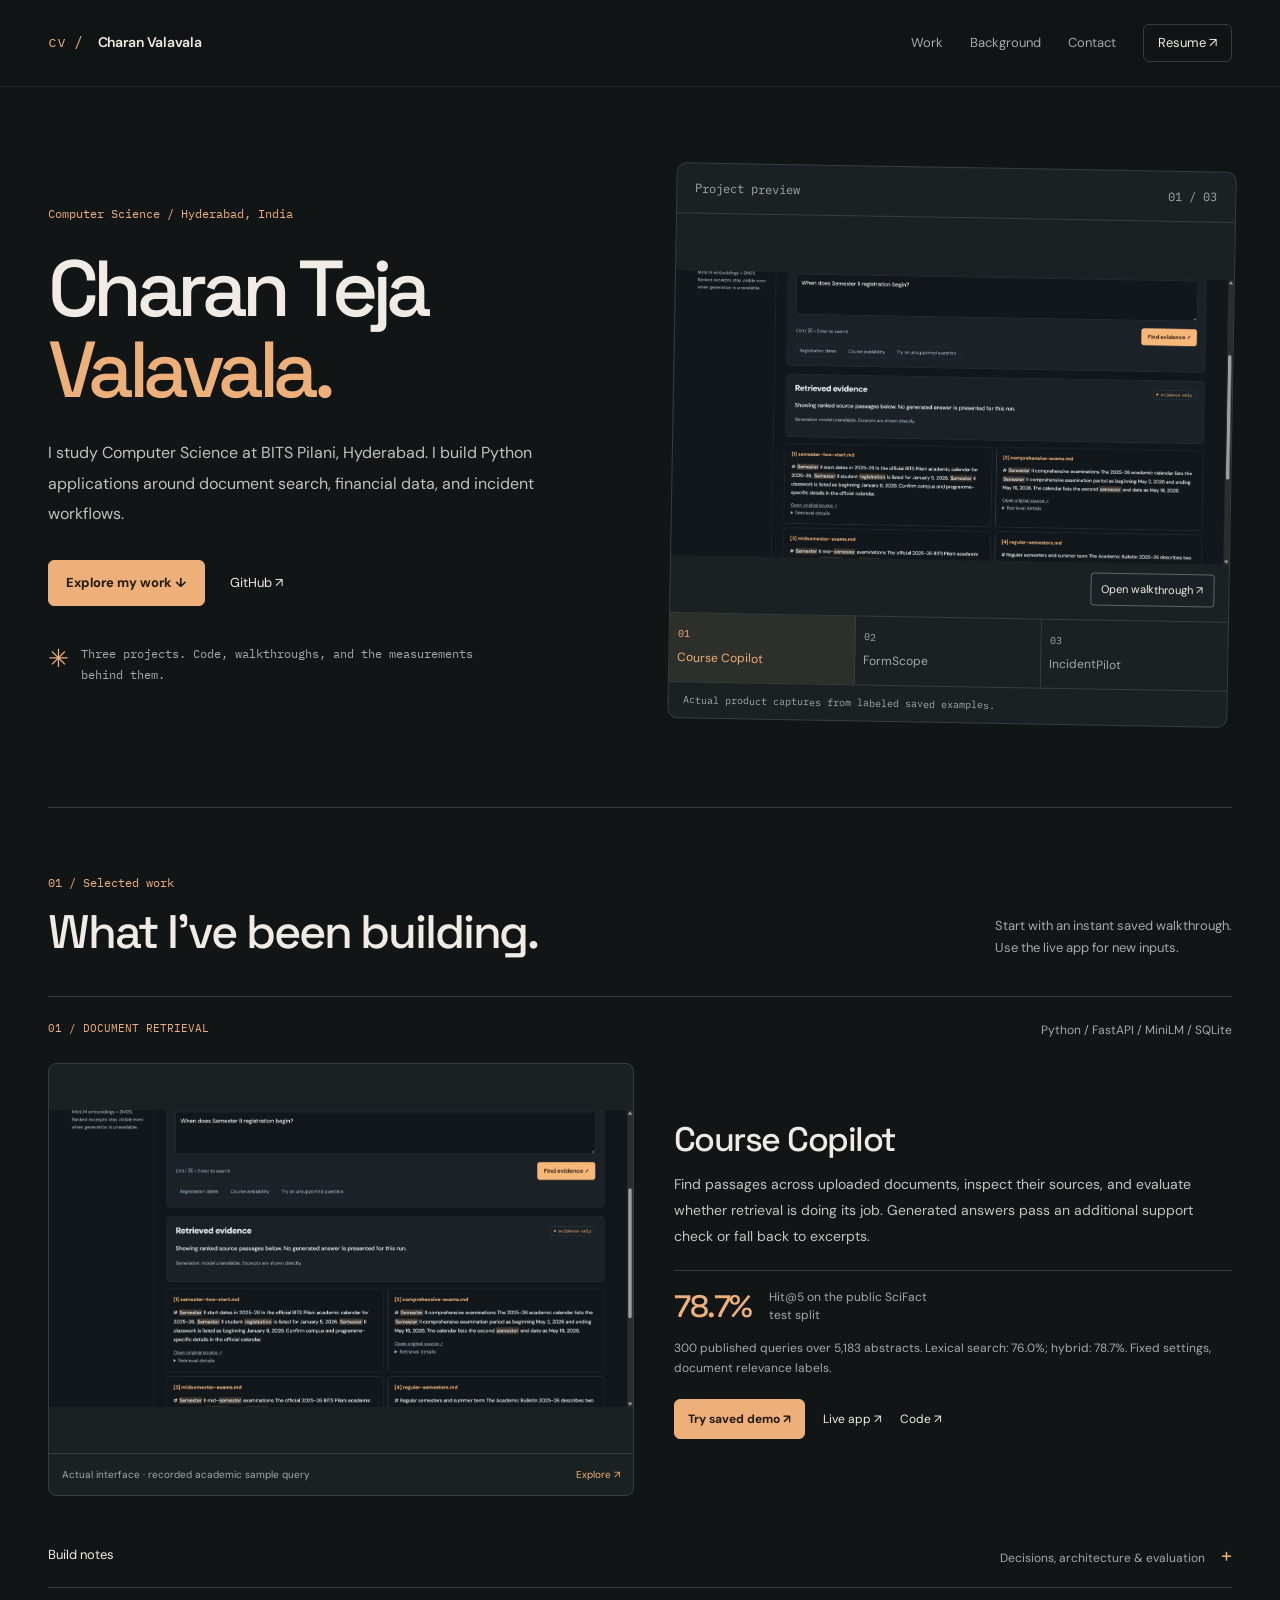
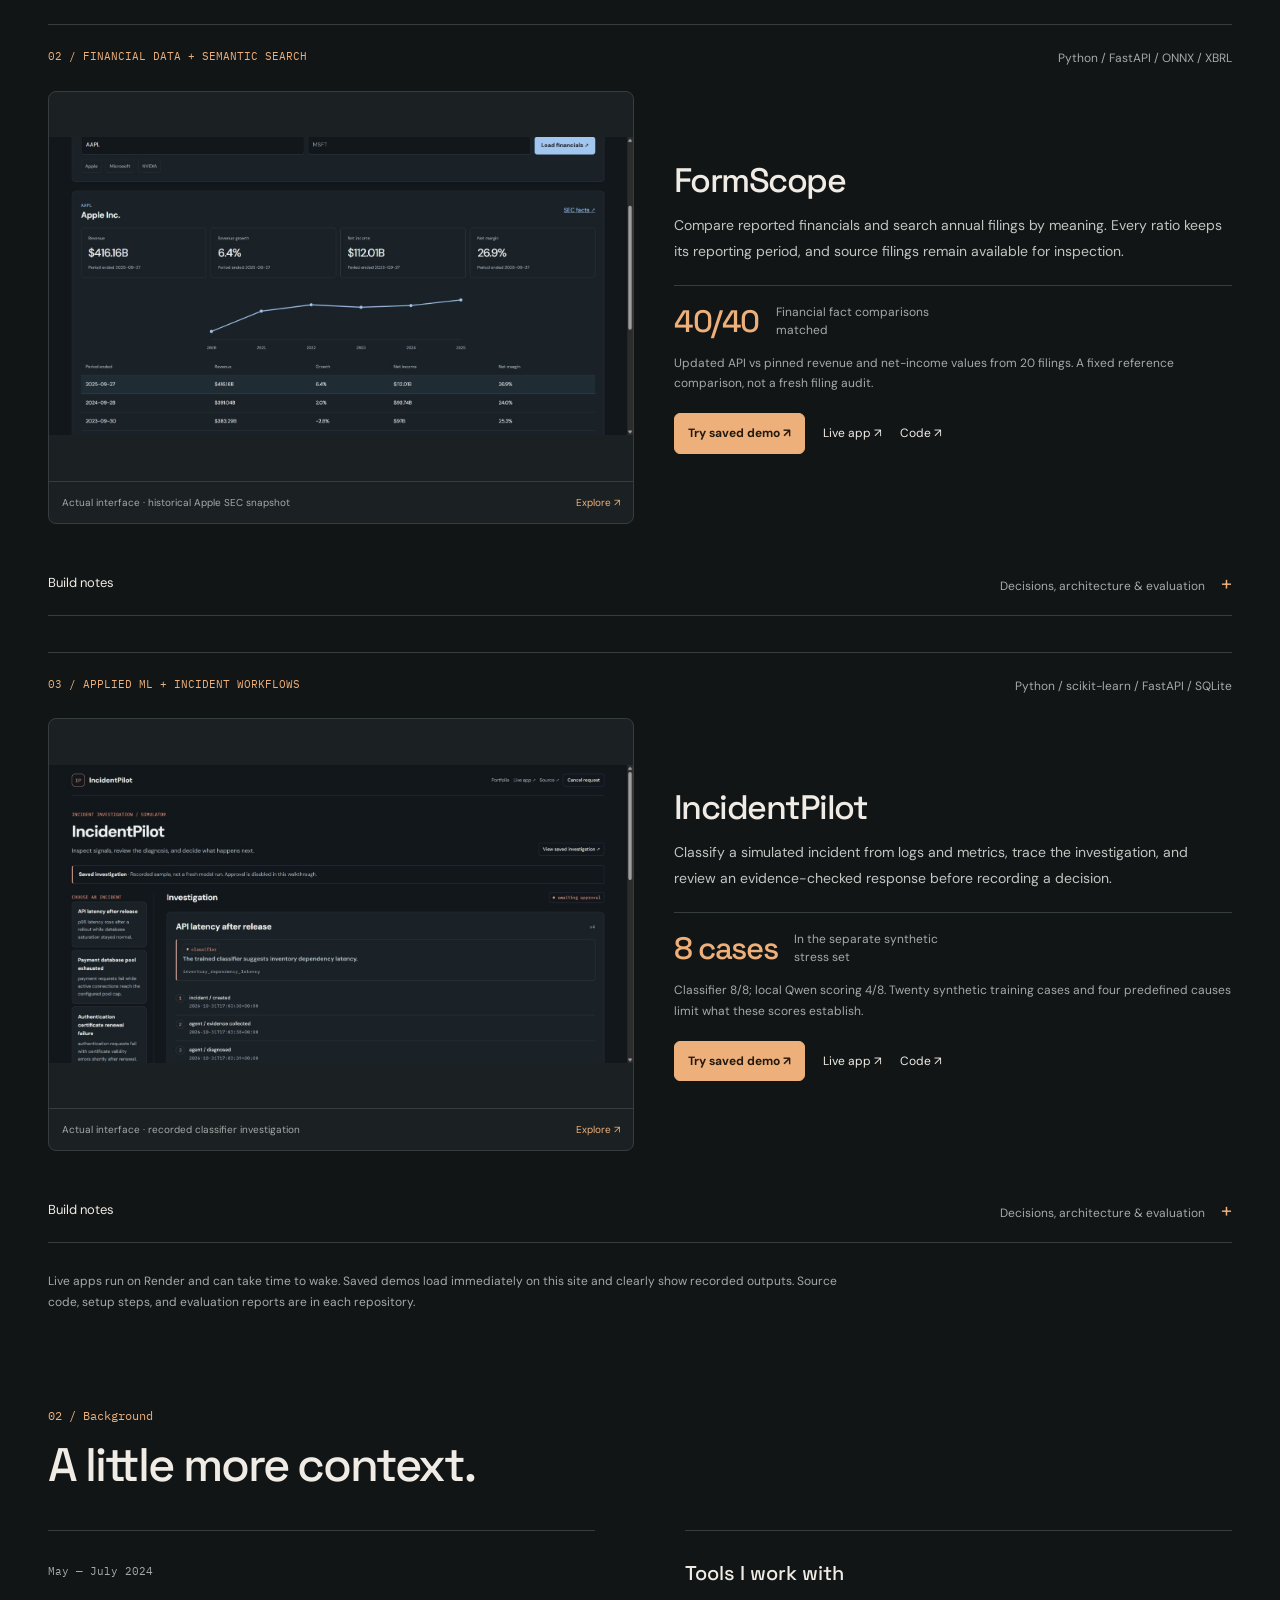
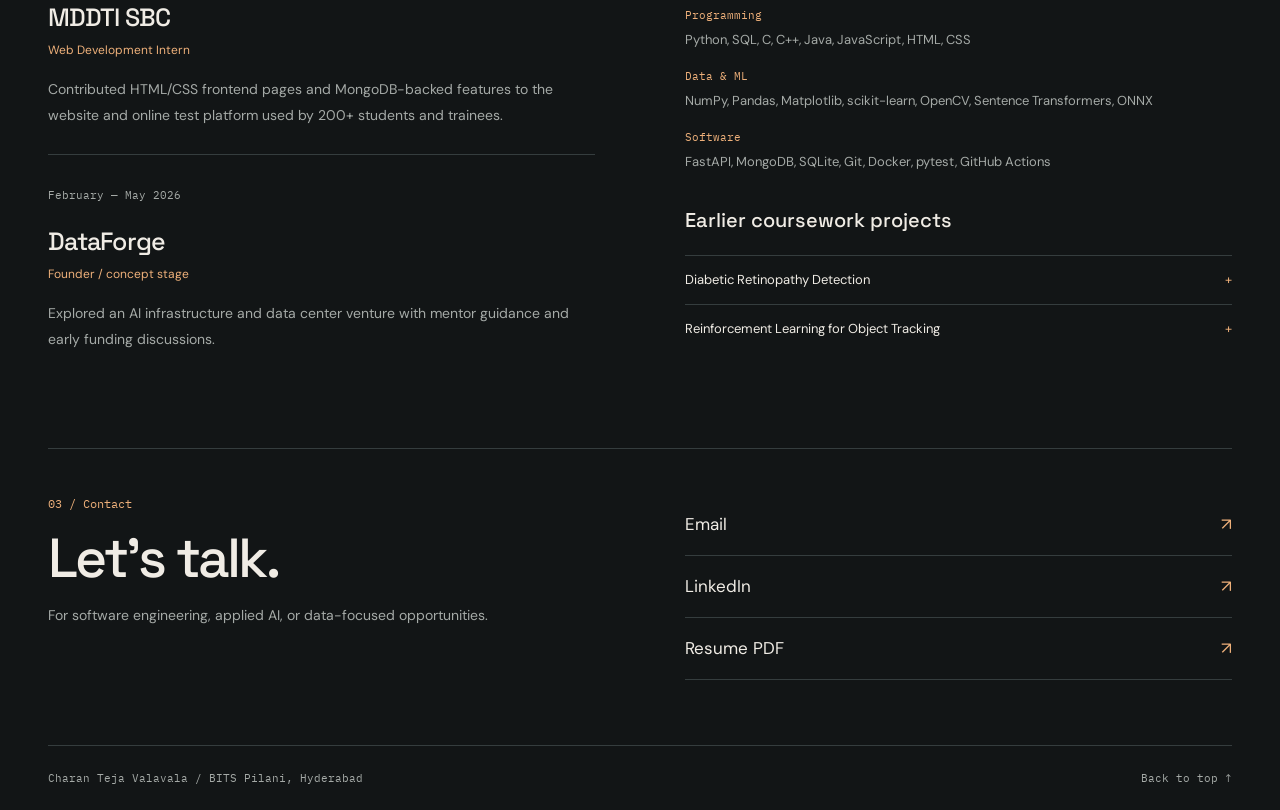
==== commit 2952a163: "Publish public retrieval benchmark and verified financial comparisons" ====
--- a/index.html
+++ b/index.html
@@ -143,19 +143,18 @@
                 excerpts.
               </p>
               <div class="result">
-                <strong>34/36</strong
-                ><span>Passage Hit@1 on a new challenge set</span>
+                <strong>78.7%</strong
+                ><span>Hit@5 on the public SciFact test split</span>
               </div>
               <p class="scope">
-                36 answerable questions in 12 fictional handbooks; 8/8
-                out-of-scope prompts abstained. Small, manually authored
-                evaluation.
+                300 published queries over 5,183 abstracts. Lexical search:
+                76.0%; hybrid: 78.7%. Fixed settings, document relevance labels.
               </p>
               <div class="project-links">
                 <a class="primary" href="demos/course-copilot/"
                   >Try saved demo ↗</a
                 ><a
-                  href="https://charan-course-copilot.onrender.com"
+                  href="https://charan-course-copilot.onrender.com/?v=20261031"
                   target="_blank"
                   rel="noopener"
                   >Live app ↗</a
@@ -178,8 +177,8 @@
                 <h4>A decision I made</h4>
                 <p>
                   Kept both lexical and semantic retrieval, then measured each
-                  against the same passage labels. The original development set
-                  and the newer challenge are reported separately.
+                  against the same labels. A public SciFact run tests the fixed
+                  settings beyond our manually authored handbook examples.
                 </p>
                 <h4>How it works</h4>
                 <p>
@@ -237,17 +236,17 @@
                 filings remain available for inspection.
               </p>
               <div class="result">
-                <strong>10 issuers</strong
-                ><span>In the filing-search evaluation</span>
+                <strong>40/40</strong
+                ><span>Financial fact comparisons matched</span>
               </div>
               <p class="scope">
-                30 questions over 20 cropped filing excerpts selected from
-                lexical results. The selection biases this small benchmark.
+                Updated API vs pinned revenue and net-income values from 20
+                filings. A fixed reference comparison, not a fresh filing audit.
               </p>
               <div class="project-links">
                 <a class="primary" href="demos/formscope/">Try saved demo ↗</a
                 ><a
-                  href="https://charan-formscope.onrender.com"
+                  href="https://charan-formscope.onrender.com/?v=20261031"
                   target="_blank"
                   rel="noopener"
                   >Live app ↗</a
@@ -344,7 +343,7 @@
                 <a class="primary" href="demos/incidentpilot/"
                   >Try saved demo ↗</a
                 ><a
-                  href="https://charan-incidentpilot.onrender.com"
+                  href="https://charan-incidentpilot.onrender.com/?v=20261031"
                   target="_blank"
                   rel="noopener"
                   >Live app ↗</a
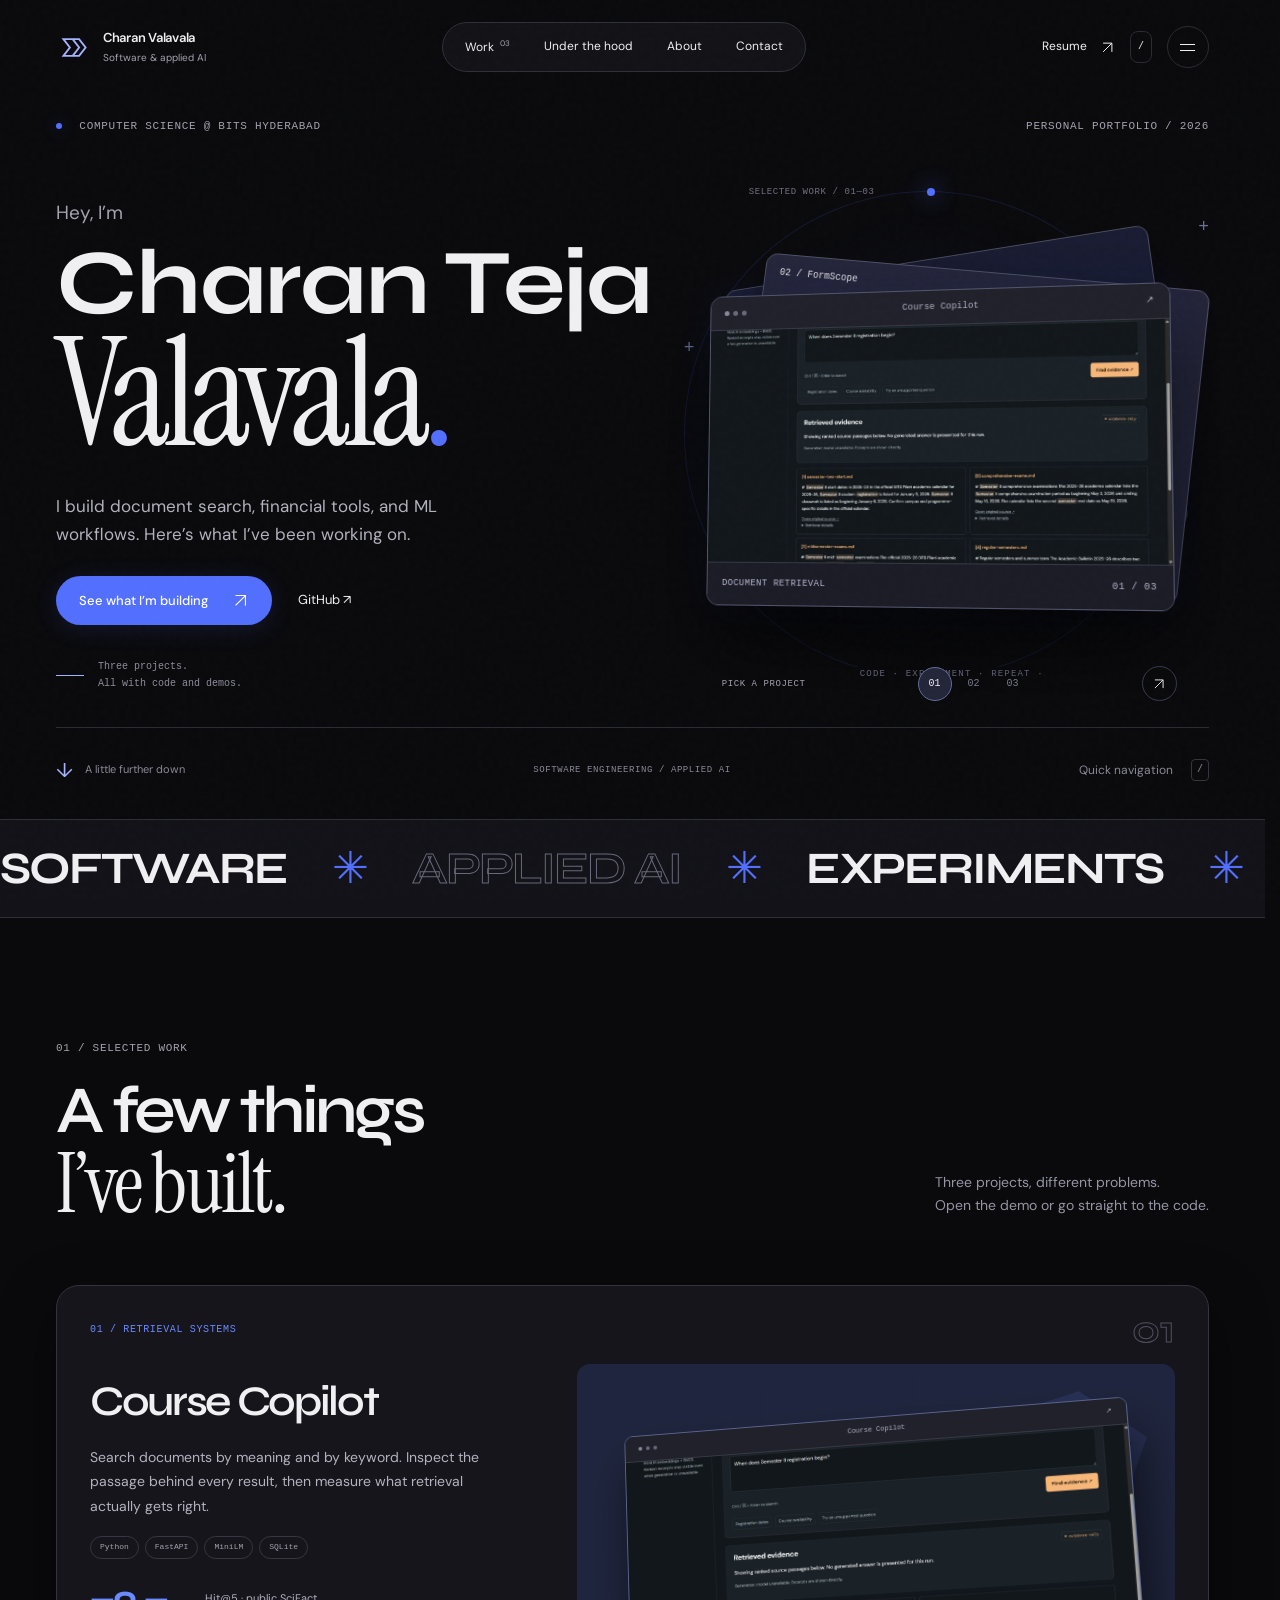
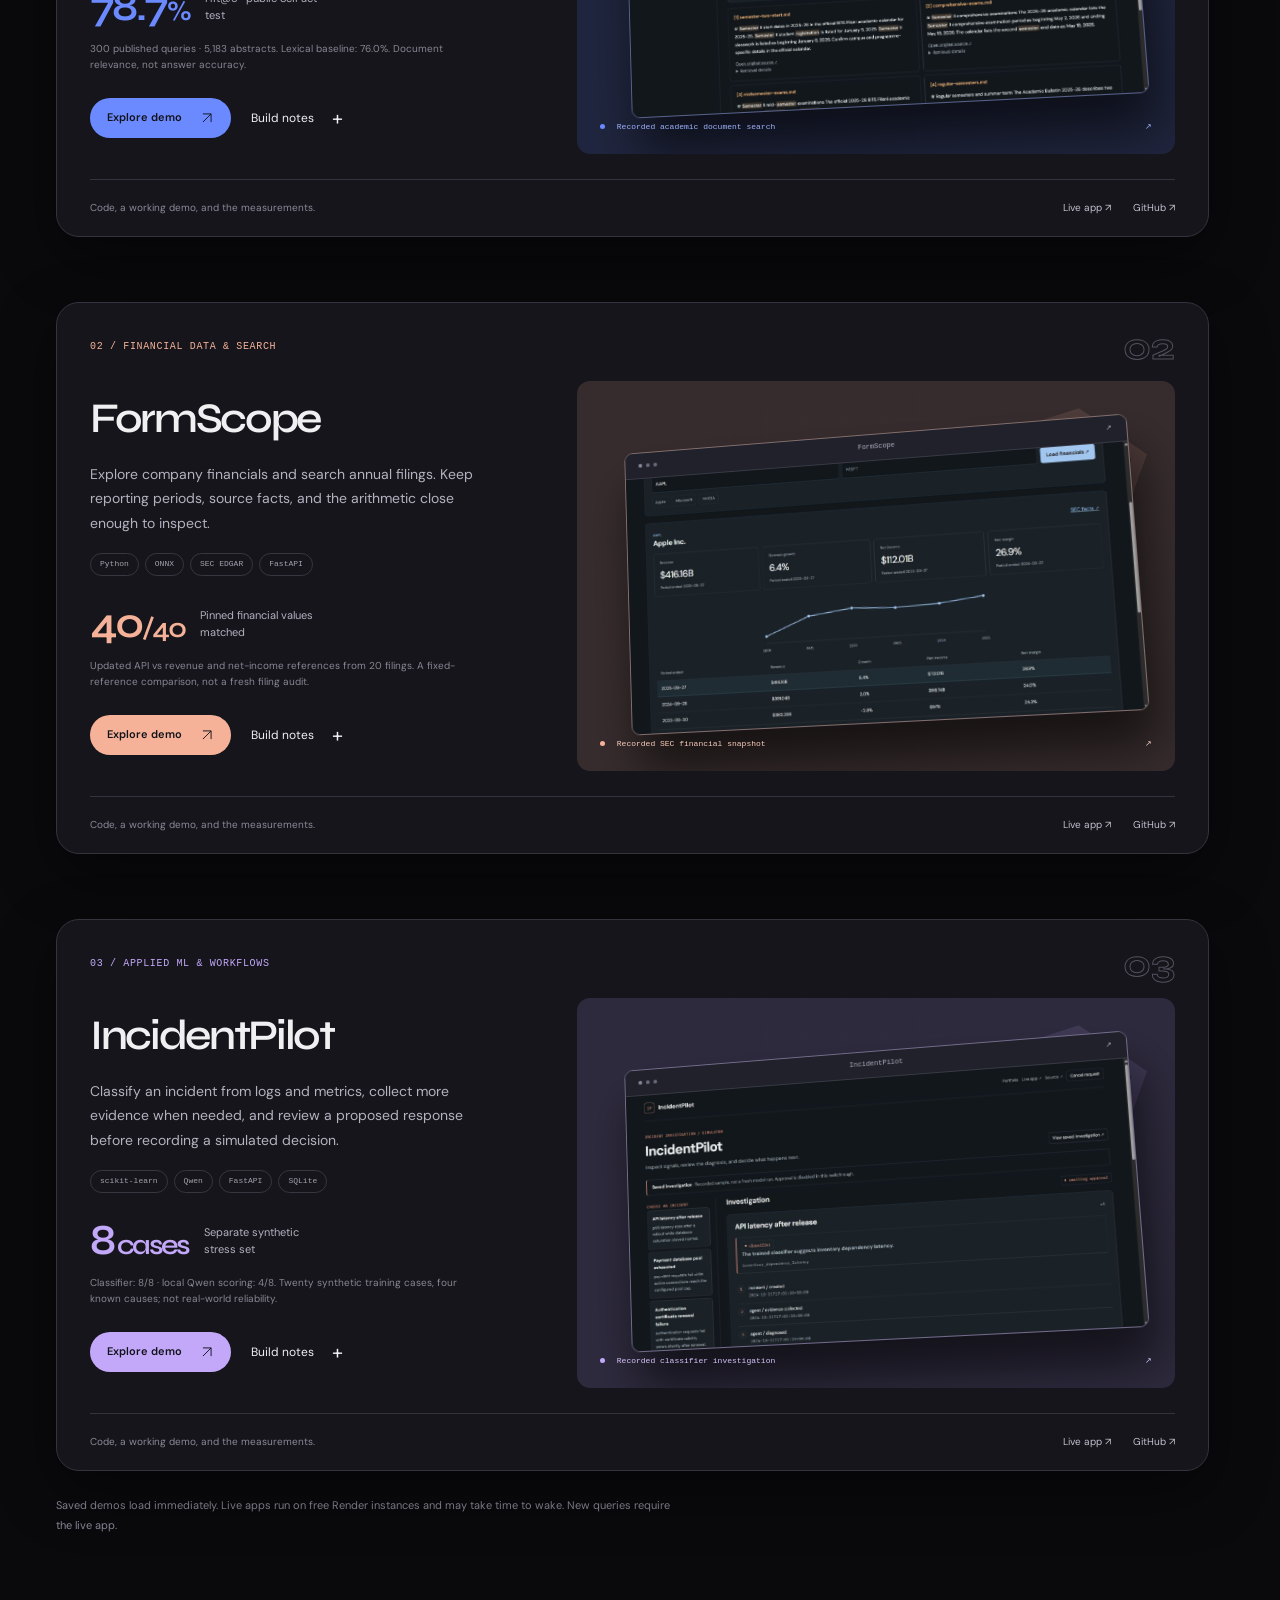
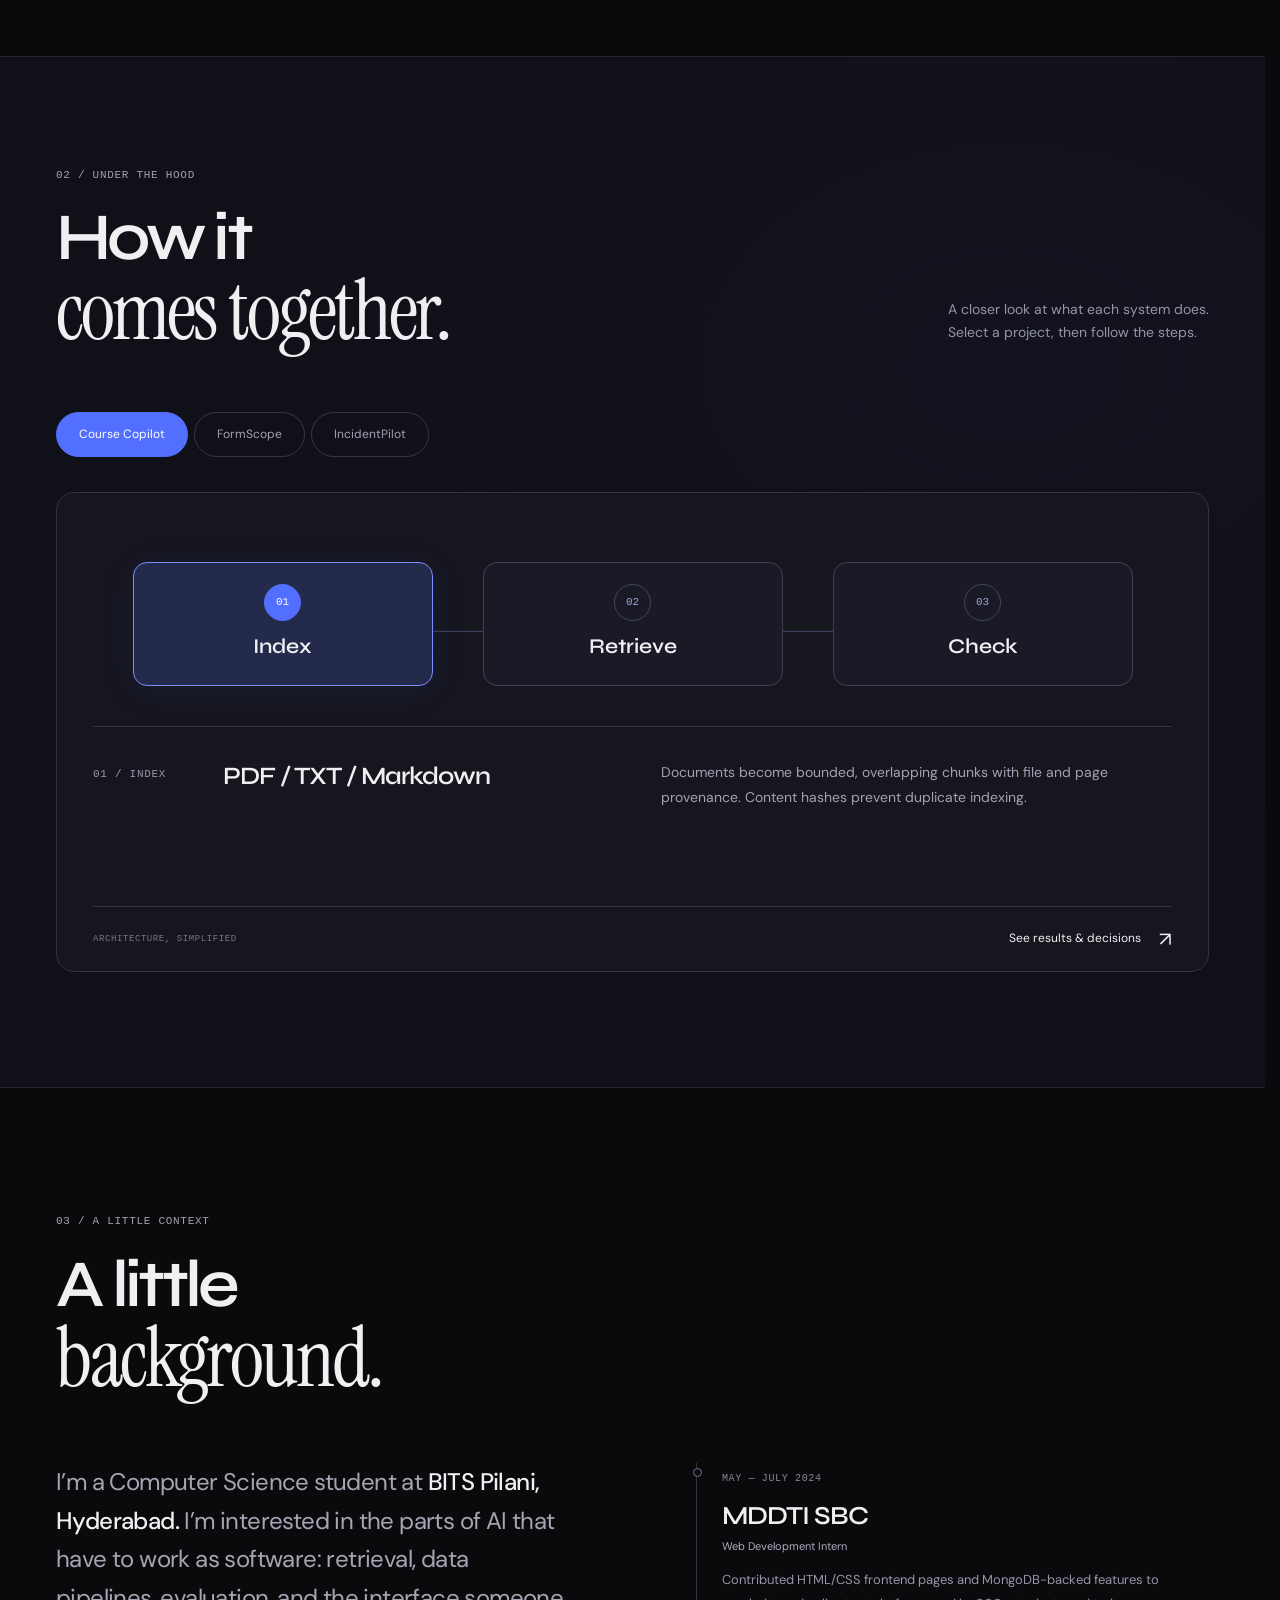
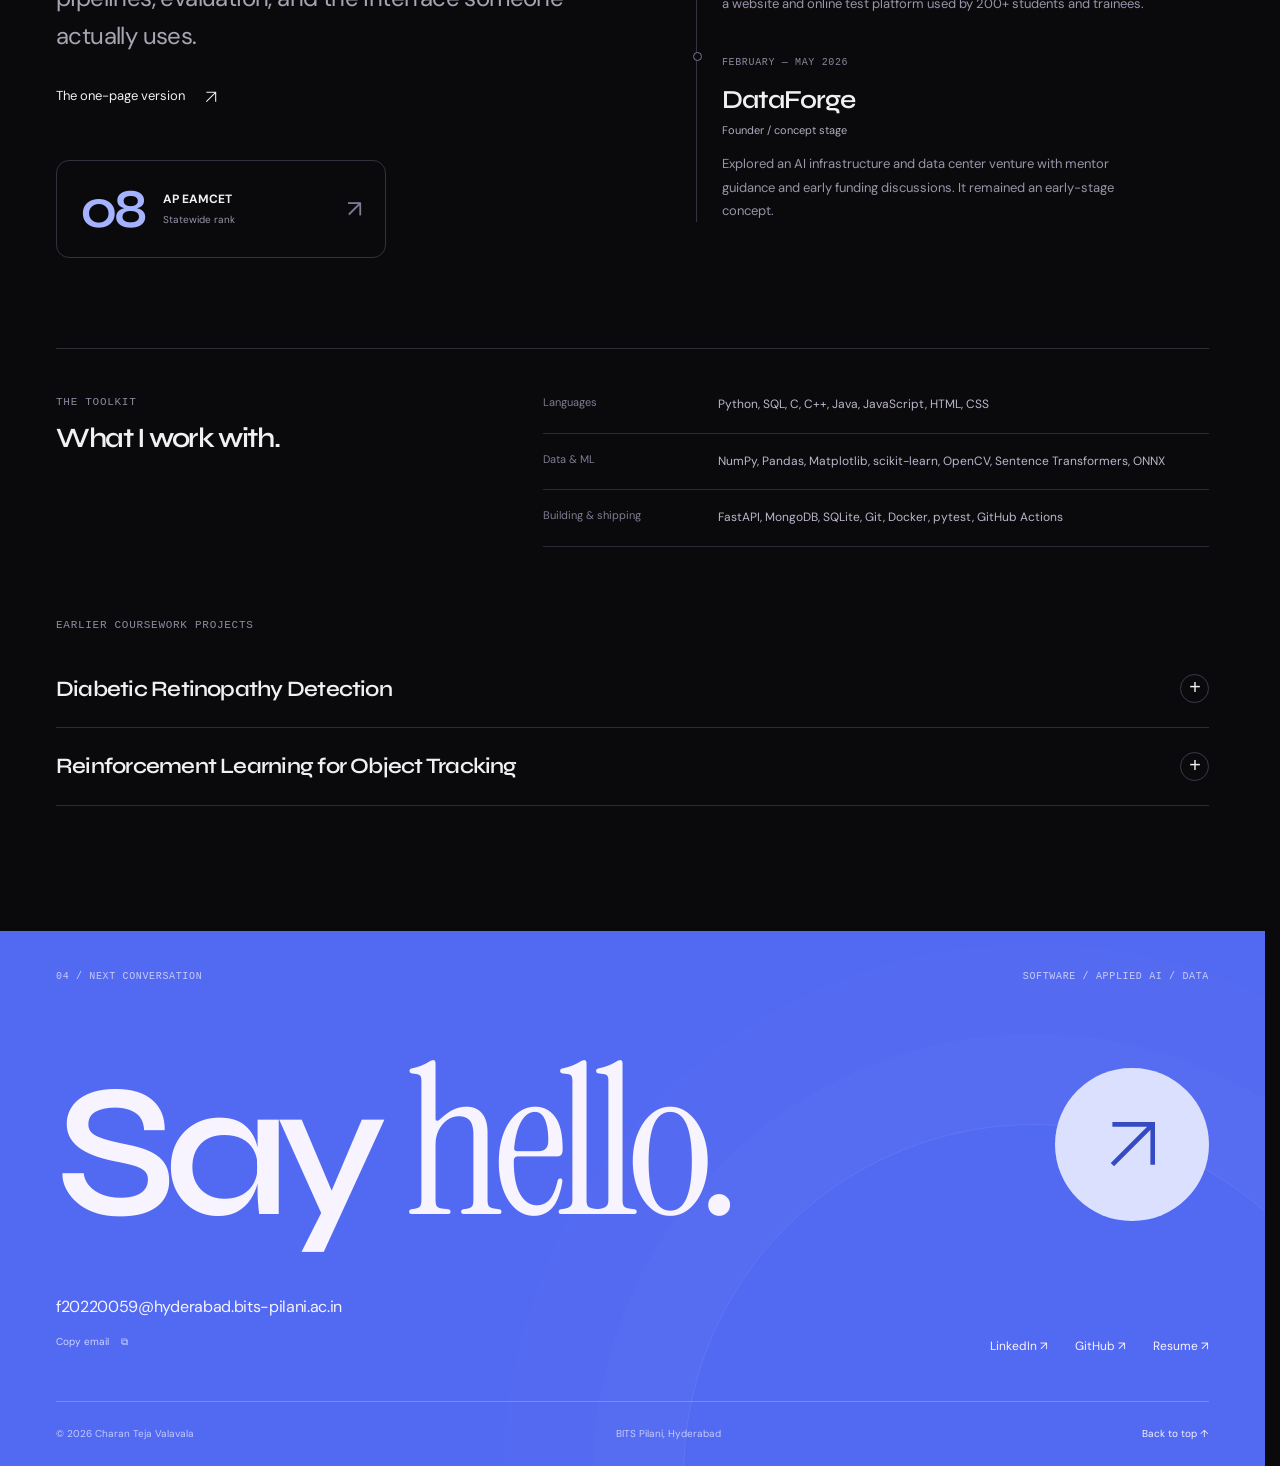
==== commit 4ff2b906: "Rebuild portfolio with interactive project deck, layered showcases and architecture explorer" ====
--- a/index.html
+++ b/index.html
@@ -2,159 +2,349 @@
 <html lang="en">
   <head>
     <meta charset="utf-8" />
-    <meta name="viewport" content="width=device-width, initial-scale=1" />
-    <meta name="theme-color" content="#121516" />
+    <meta name="viewport" content="width=device-width,initial-scale=1" />
+    <meta name="theme-color" content="#0a0a0d" />
+    <title>Charan Teja Valavala — Software & Applied AI</title>
     <meta
       name="description"
-      content="Charan Teja Valavala, Computer Science student at BITS Pilani Hyderabad. Explore software projects, measured AI experiments and source code."
+      content="Charan Teja Valavala, Computer Science student at BITS Pilani Hyderabad. Software, applied AI experiments, working demos and measured results."
     />
-    <meta property="og:title" content="Charan Teja Valavala — Selected work" />
+    <meta
+      property="og:title"
+      content="Charan Teja Valavala — Software & Applied AI"
+    />
     <meta
       property="og:description"
-      content="Document retrieval, financial data and incident workflows. Working demos, code and measured results."
+      content="Document search, financial data and incident workflows. Explore the apps, code and measurements."
     />
     <meta property="og:type" content="website" />
+    <link rel="canonical" href="https://charanvalavala.github.io/" />
+    <meta name="twitter:card" content="summary_large_image" />
     <meta
       property="og:image"
-      content="https://charanvalavala.github.io/assets/formscope.png"
+      content="https://charanvalavala.github.io/assets/portfolio-preview.jpg"
     />
-    <title>Charan Teja Valavala | Selected work</title>
+    <link rel="icon" href="assets/mark.svg" type="image/svg+xml" />
     <link rel="preconnect" href="https://fonts.googleapis.com" />
     <link rel="preconnect" href="https://fonts.gstatic.com" crossorigin />
     <link
-      href="https://fonts.googleapis.com/css2?family=DM+Sans:wght@400;500;600;700&family=Space+Grotesk:wght@400;500;600;700&family=IBM+Plex+Mono:wght@400;500&display=swap"
+      href="https://fonts.googleapis.com/css2?family=DM+Sans:wght@400;500;600;700&family=Instrument+Serif:ital@1&family=Syne:wght@600;700;800&display=swap"
       rel="stylesheet"
     />
-    <link rel="stylesheet" href="styles.css?v=20261031" />
-    <script src="script.js?v=20261031" defer></script>
+    <link rel="stylesheet" href="styles.css?v=20261101-r2" />
+    <script src="project-data.js?v=20261101-r2" defer></script>
+    <script src="script.js?v=20261101-r2" defer></script>
   </head>
   <body>
-    <a class="skip" href="#main">Skip to content</a>
-    <div class="progress" aria-hidden="true"></div>
+    <a class="skip-link" href="#main">Skip to content</a>
+    <div class="scroll-progress" aria-hidden="true"></div>
+    <div class="pointer-light" aria-hidden="true"></div>
+    <div class="cursor-label" aria-hidden="true">Open demo ↗</div>
     <header class="site-header">
       <a class="brand" href="#top" aria-label="Charan Teja Valavala home"
-        ><span>cv /</span> Charan Valavala</a
+        ><svg viewBox="0 0 40 40" fill="none" aria-hidden="true">
+          <path
+            d="M8 11h17l7 9-7 9H8l7-9-7-9Z"
+            stroke="currentColor"
+            stroke-width="2"
+          />
+          <path
+            d="m18 11 7 9-7 9"
+            stroke="currentColor"
+            stroke-width="2"
+          /></svg
+        ><span
+          >Charan Valavala<span class="brand-sub"
+            >Software & applied AI</span
+          ></span
+        ></a
       >
-      <nav aria-label="Main navigation">
-        <a href="#work">Work</a><a href="#background">Background</a
-        ><a href="#contact">Contact</a
-        ><a class="resume" href="resume.pdf" target="_blank" rel="noopener"
-          >Resume ↗</a
+      <nav class="desktop-nav" aria-label="Main navigation">
+        <span class="nav-indicator" aria-hidden="true"></span
+        ><a href="#work" data-nav="work">Work <sup>03</sup></a
+        ><a href="#lab" data-nav="lab">Under the hood</a
+        ><a href="#about" data-nav="about">About</a
+        ><a href="#contact" data-nav="contact">Contact</a>
+      </nav>
+      <div class="header-actions">
+        <a class="resume-link" href="resume.pdf" target="_blank" rel="noopener"
+          >Resume
+          <svg viewBox="0 0 24 24" fill="none" aria-hidden="true">
+            <path
+              d="M5 19 19 5M5 5h14v14"
+              stroke="currentColor"
+              stroke-width="1.6"
+            /></svg></a
+        ><button class="quick-open" aria-label="Open quick navigation">
+          <span aria-hidden="true">/</span></button
+        ><button
+          class="menu-open"
+          aria-label="Open navigation menu"
+          aria-expanded="false"
         >
-      </nav>
+          <span></span><span></span>
+        </button>
+      </div>
     </header>
     <main id="main">
-      <section class="hero shell" id="top">
-        <div class="hero-copy">
-          <p class="mono eyebrow">Computer Science / Hyderabad, India</p>
-          <h1>Charan Teja<br /><span>Valavala.</span></h1>
-          <p class="intro">
-            I study Computer Science at BITS Pilani, Hyderabad. I build Python
-            applications around document search, financial data, and incident
-            workflows.
+      <section class="hero shell" id="top" aria-labelledby="hero-title">
+        <div class="hero-topline">
+          <span class="label"
+            ><span class="status-dot"></span> Computer Science @ BITS
+            Hyderabad</span
+          ><span class="label hero-edition">Personal portfolio / 2026</span>
+        </div>
+        <div class="hero-layout">
+          <div class="hero-copy">
+            <p class="hero-intro">Hey, I’m</p>
+            <h1 id="hero-title">
+              <span class="name-line">Charan Teja</span
+              ><span class="name-serif"
+                >Valavala<span class="name-dot">.</span></span
+              >
+            </h1>
+            <p class="hero-description">
+              I build document search, financial tools, and ML workflows. Here’s
+              what I’ve been working on.
+            </p>
+            <div class="hero-actions">
+              <a href="#work" class="button button-blue" data-magnetic
+                >See what I’m building
+                <svg viewBox="0 0 24 24" fill="none" aria-hidden="true">
+                  <path
+                    d="M5 19 19 5M5 5h14v14"
+                    stroke="currentColor"
+                    stroke-width="1.6"
+                  /></svg></a
+              ><a
+                href="https://github.com/charanvalavala"
+                class="hero-github"
+                target="_blank"
+                rel="noopener"
+                >GitHub ↗</a
+              >
+            </div>
+            <div class="hero-note">
+              <span class="note-line"></span
+              ><span>Three projects.<br />All with code and demos.</span>
+            </div>
+          </div>
+          <div class="hero-stage" aria-label="Interactive project previews">
+            <div class="stage-orbit" aria-hidden="true">
+              <div></div>
+              <span>CODE · EXPERIMENT · REPEAT · </span>
+            </div>
+            <div class="stage-cross stage-cross-one" aria-hidden="true">+</div>
+            <div class="stage-cross stage-cross-two" aria-hidden="true">+</div>
+            <div class="stage-coordinate label" aria-hidden="true">
+              SELECTED WORK / 01—03
+            </div>
+            <div class="browser-deck" data-tilt>
+              <div class="deck-ghost ghost-back" aria-hidden="true">
+                <span>03 / IncidentPilot</span>
+                <div></div>
+              </div>
+              <div class="deck-ghost ghost-mid" aria-hidden="true">
+                <span>02 / FormScope</span>
+                <div></div>
+              </div>
+              <a
+                id="hero-project-link"
+                class="deck-front"
+                href="#course-copilot"
+                data-cursor="Explore project"
+                ><div class="window-chrome">
+                  <span class="window-dots" aria-hidden="true"
+                    ><i></i><i></i><i></i></span
+                  ><span id="hero-project-title">Course Copilot</span
+                  ><span>↗</span>
+                </div>
+                <img
+                  id="hero-project-image"
+                  src="assets/course-copilot.jpg"
+                  alt="Course Copilot actual document search interface"
+                  width="1507"
+                  height="770"
+                  fetchpriority="high"
+                />
+                <div class="deck-caption">
+                  <span id="hero-project-type">DOCUMENT RETRIEVAL</span
+                  ><span id="hero-project-number">01 / 03</span>
+                </div></a
+              >
+            </div>
+            <div class="stage-control">
+              <span class="label">Pick a project</span>
+              <div
+                class="deck-tabs"
+                role="group"
+                aria-label="Choose project preview"
+              >
+                <button
+                  data-preview="0"
+                  aria-pressed="true"
+                  aria-label="Preview Course Copilot"
+                >
+                  01</button
+                ><button
+                  data-preview="1"
+                  aria-pressed="false"
+                  aria-label="Preview FormScope"
+                >
+                  02</button
+                ><button
+                  data-preview="2"
+                  aria-pressed="false"
+                  aria-label="Preview IncidentPilot"
+                >
+                  03
+                </button>
+              </div>
+              <button class="deck-next" aria-label="Preview next project">
+                <svg viewBox="0 0 24 24" fill="none" aria-hidden="true">
+                  <path
+                    d="M5 19 19 5M5 5h14v14"
+                    stroke="currentColor"
+                    stroke-width="1.6"
+                  />
+                </svg>
+              </button>
+            </div>
+          </div>
+        </div>
+        <div class="hero-bottom">
+          <a href="#work" class="scroll-cue"
+            ><span>↓</span> A little further down</a
+          ><span class="label">Software engineering / Applied AI</span
+          ><button class="quick-trigger text-action">
+            Quick navigation <kbd>/</kbd>
+          </button>
+        </div>
+      </section>
+      <div class="ticker" aria-hidden="true">
+        <div class="ticker-track">
+          <span>SOFTWARE</span><span class="ticker-star">✳</span
+          ><span class="ticker-outline">APPLIED AI</span
+          ><span class="ticker-star">✳</span><span>EXPERIMENTS</span
+          ><span class="ticker-star">✳</span
+          ><span class="ticker-outline">SOFTWARE</span
+          ><span class="ticker-star">✳</span><span>APPLIED AI</span
+          ><span class="ticker-star">✳</span
+          ><span class="ticker-outline">EXPERIMENTS</span
+          ><span class="ticker-star">✳</span>
+        </div>
+      </div>
+      <section
+        class="work-section shell"
+        id="work"
+        aria-labelledby="work-title"
+      >
+        <div class="section-heading reveal">
+          <div>
+            <p class="label section-label">01 / Selected work</p>
+            <h2 id="work-title">A few things<br /><em>I’ve built.</em></h2>
+          </div>
+          <p class="section-aside">
+            Three projects, different problems.<br />Open the demo or go
+            straight to the code.
           </p>
-          <div class="hero-links">
-            <a class="primary" href="#work">Explore my work ↓</a
-            ><a
-              href="https://github.com/charanvalavala"
-              target="_blank"
-              rel="noopener"
-              >GitHub ↗</a
-            >
-          </div>
-          <div class="hero-foot">
-            <span class="spark" aria-hidden="true">✳</span> Three projects.
-            Code, walkthroughs, and the measurements behind them.
-          </div>
-        </div>
-        <div class="preview">
-          <div class="preview-head">
-            <span class="mono">Project preview</span
-            ><span id="preview-count" class="mono">01 / 03</span>
-          </div>
-          <a
-            id="preview-link"
-            href="demos/course-copilot/"
-            aria-label="Open selected project walkthrough"
-            ><img
-              id="preview-image"
-              src="assets/course-copilot.png"
-              alt="Course Copilot source evidence interface"
-              width="1507"
-              height="770"
-            /><span class="preview-open">Open walkthrough ↗</span></a
+        </div>
+        <div class="work-stack">
+          <article
+            class="work-card"
+            id="course-copilot"
+            data-project="course-copilot"
+            style="--project: #6b8aff"
           >
-          <div
-            class="preview-tabs"
-            role="group"
-            aria-label="Choose a project preview"
-          >
-            <button data-preview="course-copilot" aria-pressed="true">
-              <span>01</span>Course Copilot</button
-            ><button data-preview="formscope" aria-pressed="false">
-              <span>02</span>FormScope</button
-            ><button data-preview="incidentpilot" aria-pressed="false">
-              <span>03</span>IncidentPilot
-            </button>
-          </div>
-          <p class="capture-note">
-            Actual product captures from labeled saved examples.
-          </p>
-        </div>
-      </section>
-      <section id="work" class="shell work">
-        <div class="section-title">
-          <div>
-            <p class="mono eyebrow">01 / Selected work</p>
-            <h2>What I’ve been building.</h2>
-          </div>
-          <p>
-            Start with an instant saved walkthrough.<br />Use the live app for
-            new inputs.
-          </p>
-        </div>
-        <article class="project" id="course-copilot">
-          <div class="project-top">
-            <span class="mono">01 / Document retrieval</span
-            ><span class="stack">Python / FastAPI / MiniLM / SQLite</span>
-          </div>
-          <div class="project-layout">
-            <a
-              class="capture"
-              href="demos/course-copilot/"
-              aria-label="Open the Course Copilot saved walkthrough"
-              ><img
-                src="assets/course-copilot.png"
-                alt="Course Copilot application showing its actual interface"
-                loading="lazy"
-                width="1507"
-                height="770"
-              /><span
-                >Actual interface · recorded academic sample query
-                <b>Explore ↗</b></span
-              ></a
-            >
-            <div class="project-copy">
-              <h3>Course Copilot</h3>
-              <p>
-                Find passages across uploaded documents, inspect their sources,
-                and evaluate whether retrieval is doing its job. Generated
-                answers pass an additional support check or fall back to
-                excerpts.
-              </p>
-              <div class="result">
-                <strong>78.7%</strong
-                ><span>Hit@5 on the public SciFact test split</span>
-              </div>
-              <p class="scope">
-                300 published queries over 5,183 abstracts. Lexical search:
-                76.0%; hybrid: 78.7%. Fixed settings, document relevance labels.
-              </p>
-              <div class="project-links">
-                <a class="primary" href="demos/course-copilot/"
-                  >Try saved demo ↗</a
-                ><a
-                  href="https://charan-course-copilot.onrender.com/?v=20261031"
+            <div class="card-top">
+              <span class="label">01 / Retrieval systems</span
+              ><span class="card-index" aria-hidden="true">01</span>
+            </div>
+            <div class="card-body">
+              <div class="card-copy">
+                <h3>Course Copilot</h3>
+                <p class="card-description">
+                  Search documents by meaning and by keyword. Inspect the
+                  passage behind every result, then measure what retrieval
+                  actually gets right.
+                </p>
+                <div class="tags">
+                  <span>Python</span><span>FastAPI</span><span>MiniLM</span
+                  ><span>SQLite</span>
+                </div>
+                <div class="project-result">
+                  <strong
+                    ><span data-count="78.7" data-decimals="1">78.7</span
+                    ><span class="metric-suffix">%</span></strong
+                  ><span>Hit@5 · public SciFact test</span>
+                </div>
+                <p class="metric-scope">
+                  300 published queries · 5,183 abstracts. Lexical baseline:
+                  76.0%. Document relevance, not answer accuracy.
+                </p>
+                <div class="project-actions">
+                  <a
+                    class="button button-project"
+                    href="demos/course-copilot/"
+                    data-magnetic
+                    >Explore demo
+                    <svg viewBox="0 0 24 24" fill="none" aria-hidden="true">
+                      <path
+                        d="M5 19 19 5M5 5h14v14"
+                        stroke="currentColor"
+                        stroke-width="1.6"
+                      /></svg></a
+                  ><a
+                    class="text-action"
+                    data-details="course-copilot"
+                    href="https://github.com/charanvalavala/course-copilot#readme"
+                    >Build notes <span>+</span></a
+                  >
+                </div>
+              </div>
+              <div class="project-art" data-tilt>
+                <div class="art-grid" aria-hidden="true"></div>
+                <div class="art-symbol" aria-hidden="true">
+                  <svg viewBox="0 0 40 40" fill="none" aria-hidden="true">
+                    <path
+                      d="M8 11h17l7 9-7 9H8l7-9-7-9Z"
+                      stroke="currentColor"
+                      stroke-width="2"
+                    />
+                    <path
+                      d="m18 11 7 9-7 9"
+                      stroke="currentColor"
+                      stroke-width="2"
+                    />
+                  </svg>
+                </div>
+                <a
+                  class="product-window"
+                  href="demos/course-copilot/"
+                  data-cursor="Open demo"
+                  ><div class="window-chrome">
+                    <span class="window-dots" aria-hidden="true"
+                      ><i></i><i></i><i></i></span
+                    ><span>Course Copilot</span><span>↗</span>
+                  </div>
+                  <img
+                    src="assets/course-copilot.jpg"
+                    alt="Course Copilot working interface"
+                    loading="lazy"
+                    width="1507"
+                    height="770"
+                /></a>
+                <div class="art-caption">
+                  <span><i></i> Recorded academic document search</span
+                  ><span>↗</span>
+                </div>
+              </div>
+            </div>
+            <div class="card-footer">
+              <span>Code, a working demo, and the measurements.</span>
+              <div>
+                <a
+                  href="https://charan-course-copilot.onrender.com/?v=20261101"
                   target="_blank"
                   rel="noopener"
                   >Live app ↗</a
@@ -162,91 +352,107 @@
                   href="https://github.com/charanvalavala/course-copilot"
                   target="_blank"
                   rel="noopener"
-                  >Code ↗</a
+                  >GitHub ↗</a
                 >
               </div>
             </div>
-          </div>
-          <details class="case-study">
-            <summary>
-              Build notes
-              <span>Decisions, architecture &amp; evaluation <b>+</b></span>
-            </summary>
-            <div class="case-grid">
+          </article>
+          <article
+            class="work-card"
+            id="formscope"
+            data-project="formscope"
+            style="--project: #f5b298"
+          >
+            <div class="card-top">
+              <span class="label">02 / Financial data & search</span
+              ><span class="card-index" aria-hidden="true">02</span>
+            </div>
+            <div class="card-body">
+              <div class="card-copy">
+                <h3>FormScope</h3>
+                <p class="card-description">
+                  Explore company financials and search annual filings. Keep
+                  reporting periods, source facts, and the arithmetic close
+                  enough to inspect.
+                </p>
+                <div class="tags">
+                  <span>Python</span><span>ONNX</span><span>SEC EDGAR</span
+                  ><span>FastAPI</span>
+                </div>
+                <div class="project-result">
+                  <strong
+                    ><span data-count="40" data-decimals="0">40</span
+                    ><span class="metric-suffix">/40</span></strong
+                  ><span>Pinned financial values matched</span>
+                </div>
+                <p class="metric-scope">
+                  Updated API vs revenue and net-income references from 20
+                  filings. A fixed-reference comparison, not a fresh filing
+                  audit.
+                </p>
+                <div class="project-actions">
+                  <a
+                    class="button button-project"
+                    href="demos/formscope/"
+                    data-magnetic
+                    >Explore demo
+                    <svg viewBox="0 0 24 24" fill="none" aria-hidden="true">
+                      <path
+                        d="M5 19 19 5M5 5h14v14"
+                        stroke="currentColor"
+                        stroke-width="1.6"
+                      /></svg></a
+                  ><a
+                    class="text-action"
+                    data-details="formscope"
+                    href="https://github.com/charanvalavala/formscope#readme"
+                    >Build notes <span>+</span></a
+                  >
+                </div>
+              </div>
+              <div class="project-art" data-tilt>
+                <div class="art-grid" aria-hidden="true"></div>
+                <div class="art-symbol" aria-hidden="true">
+                  <svg viewBox="0 0 40 40" fill="none" aria-hidden="true">
+                    <path
+                      d="M8 11h17l7 9-7 9H8l7-9-7-9Z"
+                      stroke="currentColor"
+                      stroke-width="2"
+                    />
+                    <path
+                      d="m18 11 7 9-7 9"
+                      stroke="currentColor"
+                      stroke-width="2"
+                    />
+                  </svg>
+                </div>
+                <a
+                  class="product-window"
+                  href="demos/formscope/"
+                  data-cursor="Open demo"
+                  ><div class="window-chrome">
+                    <span class="window-dots" aria-hidden="true"
+                      ><i></i><i></i><i></i></span
+                    ><span>FormScope</span><span>↗</span>
+                  </div>
+                  <img
+                    src="assets/formscope.jpg"
+                    alt="FormScope working interface"
+                    loading="lazy"
+                    width="1507"
+                    height="770"
+                /></a>
+                <div class="art-caption">
+                  <span><i></i> Recorded SEC financial snapshot</span
+                  ><span>↗</span>
+                </div>
+              </div>
+            </div>
+            <div class="card-footer">
+              <span>Code, a working demo, and the measurements.</span>
               <div>
-                <h4>A decision I made</h4>
-                <p>
-                  Kept both lexical and semantic retrieval, then measured each
-                  against the same labels. A public SciFact run tests the fixed
-                  settings beyond our manually authored handbook examples.
-                </p>
-                <h4>How it works</h4>
-                <p>
-                  PDF/TXT ingestion → overlapping chunks → BM25 + MiniLM → rank
-                  fusion → evidence → optional answer support gate.
-                </p>
-              </div>
-              <div>
-                <h4>What the evaluation showed</h4>
-                <p>
-                  The NLI gate accepted 7/12 small-model answers after source
-                  attribution. Rejected outputs become excerpts. Automated
-                  support scores can still be wrong. Full retrieval remains an
-                  in-memory scan.
-                </p>
-                <p>
-                  Lexical 31/36 · Dense 33/36 · Hybrid 34/36. Hybrid MRR 0.972.
-                </p>
                 <a
-                  href="https://github.com/charanvalavala/course-copilot#readme"
-                  target="_blank"
-                  rel="noopener"
-                  >Read the full methodology ↗</a
-                >
-              </div>
-            </div>
-          </details>
-        </article>
-        <article class="project" id="formscope">
-          <div class="project-top">
-            <span class="mono">02 / Financial data + semantic search</span
-            ><span class="stack">Python / FastAPI / ONNX / XBRL</span>
-          </div>
-          <div class="project-layout">
-            <a
-              class="capture"
-              href="demos/formscope/"
-              aria-label="Open the FormScope saved walkthrough"
-              ><img
-                src="assets/formscope.png"
-                alt="FormScope application showing its actual interface"
-                loading="lazy"
-                width="1507"
-                height="770"
-              /><span
-                >Actual interface · historical Apple SEC snapshot
-                <b>Explore ↗</b></span
-              ></a
-            >
-            <div class="project-copy">
-              <h3>FormScope</h3>
-              <p>
-                Compare reported financials and search annual filings by
-                meaning. Every ratio keeps its reporting period, and source
-                filings remain available for inspection.
-              </p>
-              <div class="result">
-                <strong>40/40</strong
-                ><span>Financial fact comparisons matched</span>
-              </div>
-              <p class="scope">
-                Updated API vs pinned revenue and net-income values from 20
-                filings. A fixed reference comparison, not a fresh filing audit.
-              </p>
-              <div class="project-links">
-                <a class="primary" href="demos/formscope/">Try saved demo ↗</a
-                ><a
-                  href="https://charan-formscope.onrender.com/?v=20261031"
+                  href="https://charan-formscope.onrender.com/?v=20261101"
                   target="_blank"
                   rel="noopener"
                   >Live app ↗</a
@@ -254,96 +460,106 @@
                   href="https://github.com/charanvalavala/formscope"
                   target="_blank"
                   rel="noopener"
-                  >Code ↗</a
+                  >GitHub ↗</a
                 >
               </div>
             </div>
-          </div>
-          <details class="case-study">
-            <summary>
-              Build notes
-              <span>Decisions, architecture &amp; evaluation <b>+</b></span>
-            </summary>
-            <div class="case-grid">
+          </article>
+          <article
+            class="work-card"
+            id="incidentpilot"
+            data-project="incidentpilot"
+            style="--project: #c3a8fa"
+          >
+            <div class="card-top">
+              <span class="label">03 / Applied ML & workflows</span
+              ><span class="card-index" aria-hidden="true">03</span>
+            </div>
+            <div class="card-body">
+              <div class="card-copy">
+                <h3>IncidentPilot</h3>
+                <p class="card-description">
+                  Classify an incident from logs and metrics, collect more
+                  evidence when needed, and review a proposed response before
+                  recording a simulated decision.
+                </p>
+                <div class="tags">
+                  <span>scikit-learn</span><span>Qwen</span><span>FastAPI</span
+                  ><span>SQLite</span>
+                </div>
+                <div class="project-result">
+                  <strong
+                    ><span data-count="8" data-decimals="0">8</span
+                    ><span class="metric-suffix"> cases</span></strong
+                  ><span>Separate synthetic stress set</span>
+                </div>
+                <p class="metric-scope">
+                  Classifier: 8/8 · local Qwen scoring: 4/8. Twenty synthetic
+                  training cases, four known causes; not real-world reliability.
+                </p>
+                <div class="project-actions">
+                  <a
+                    class="button button-project"
+                    href="demos/incidentpilot/"
+                    data-magnetic
+                    >Explore demo
+                    <svg viewBox="0 0 24 24" fill="none" aria-hidden="true">
+                      <path
+                        d="M5 19 19 5M5 5h14v14"
+                        stroke="currentColor"
+                        stroke-width="1.6"
+                      /></svg></a
+                  ><a
+                    class="text-action"
+                    data-details="incidentpilot"
+                    href="https://github.com/charanvalavala/incidentpilot#readme"
+                    >Build notes <span>+</span></a
+                  >
+                </div>
+              </div>
+              <div class="project-art" data-tilt>
+                <div class="art-grid" aria-hidden="true"></div>
+                <div class="art-symbol" aria-hidden="true">
+                  <svg viewBox="0 0 40 40" fill="none" aria-hidden="true">
+                    <path
+                      d="M8 11h17l7 9-7 9H8l7-9-7-9Z"
+                      stroke="currentColor"
+                      stroke-width="2"
+                    />
+                    <path
+                      d="m18 11 7 9-7 9"
+                      stroke="currentColor"
+                      stroke-width="2"
+                    />
+                  </svg>
+                </div>
+                <a
+                  class="product-window"
+                  href="demos/incidentpilot/"
+                  data-cursor="Open demo"
+                  ><div class="window-chrome">
+                    <span class="window-dots" aria-hidden="true"
+                      ><i></i><i></i><i></i></span
+                    ><span>IncidentPilot</span><span>↗</span>
+                  </div>
+                  <img
+                    src="assets/incidentpilot.jpg"
+                    alt="IncidentPilot working interface"
+                    loading="lazy"
+                    width="1507"
+                    height="770"
+                /></a>
+                <div class="art-caption">
+                  <span><i></i> Recorded classifier investigation</span
+                  ><span>↗</span>
+                </div>
+              </div>
+            </div>
+            <div class="card-footer">
+              <span>Code, a working demo, and the measurements.</span>
               <div>
-                <h4>A decision I made</h4>
-                <p>
-                  Added quantized MiniLM inference so semantic search can run on
-                  a CPU without a PyTorch service. Exact period and unit
-                  matching prevents incompatible facts from becoming a margin.
-                </p>
-                <h4>How it works</h4>
-                <p>
-                  SEC facts → period validation → comparable ratios + charts.
-                  Filing text → lexical + ONNX semantic retrieval → rank fusion
-                  → original excerpts.
-                </p>
-              </div>
-              <div>
-                <h4>What the evaluation showed</h4>
-                <p>
-                  Hybrid found the labeled passage first on 30/30 curated
-                  questions, versus 27/30 lexical and 28/30 semantic. This does
-                  not establish full-filing accuracy. SEC access can fail; saved
-                  samples stay available.
-                </p>
-                <p>
-                  Original pinned financial snapshot: 40/40 revenue and
-                  net-income facts matched across 20 issuer filings. Not
-                  refreshed in this upgrade.
-                </p>
                 <a
-                  href="https://github.com/charanvalavala/formscope#readme"
-                  target="_blank"
-                  rel="noopener"
-                  >Read the full methodology ↗</a
-                >
-              </div>
-            </div>
-          </details>
-        </article>
-        <article class="project" id="incidentpilot">
-          <div class="project-top">
-            <span class="mono">03 / Applied ML + incident workflows</span
-            ><span class="stack">Python / scikit-learn / FastAPI / SQLite</span>
-          </div>
-          <div class="project-layout">
-            <a
-              class="capture"
-              href="demos/incidentpilot/"
-              aria-label="Open the IncidentPilot saved walkthrough"
-              ><img
-                src="assets/incidentpilot.png"
-                alt="IncidentPilot application showing its actual interface"
-                loading="lazy"
-                width="1507"
-                height="770"
-              /><span
-                >Actual interface · recorded classifier investigation
-                <b>Explore ↗</b></span
-              ></a
-            >
-            <div class="project-copy">
-              <h3>IncidentPilot</h3>
-              <p>
-                Classify a simulated incident from logs and metrics, trace the
-                investigation, and review an evidence-checked response before
-                recording a decision.
-              </p>
-              <div class="result">
-                <strong>8 cases</strong
-                ><span>In the separate synthetic stress set</span>
-              </div>
-              <p class="scope">
-                Classifier 8/8; local Qwen scoring 4/8. Twenty synthetic
-                training cases and four predefined causes limit what these
-                scores establish.
-              </p>
-              <div class="project-links">
-                <a class="primary" href="demos/incidentpilot/"
-                  >Try saved demo ↗</a
-                ><a
-                  href="https://charan-incidentpilot.onrender.com/?v=20261031"
+                  href="https://charan-incidentpilot.onrender.com/?v=20261101"
                   target="_blank"
                   rel="noopener"
                   >Live app ↗</a
@@ -351,156 +567,289 @@
                   href="https://github.com/charanvalavala/incidentpilot"
                   target="_blank"
                   rel="noopener"
-                  >Code ↗</a
+                  >GitHub ↗</a
                 >
               </div>
             </div>
-          </div>
-          <details class="case-study">
-            <summary>
-              Build notes
-              <span>Decisions, architecture &amp; evaluation <b>+</b></span>
-            </summary>
-            <div class="case-grid">
-              <div>
-                <h4>A decision I made</h4>
-                <p>
-                  Compared a small language model with a supervised classifier.
-                  The classifier is the default CPU path; conflicting or
-                  insufficient evidence produces escalation, not a hidden
-                  scenario action.
-                </p>
-                <h4>How it works</h4>
-                <p>
-                  Read tools → model diagnosis → evidence consistency check →
-                  review gate → versioned SQLite trace. Optional LLM planning
-                  gathers more evidence when necessary.
-                </p>
-              </div>
-              <div>
-                <h4>What the evaluation showed</h4>
-                <p>
-                  The small Qwen model failed unconstrained JSON diagnosis, then
-                  reached 50% with constrained candidate scoring. The trained
-                  classifier performed better on eight new cases. Neither score
-                  demonstrates real-world SRE reliability.
-                </p>
-                <p>
-                  Model reports retain the failed baseline, diagnosis coverage,
-                  reference validity, fallback rates and case-level outputs.
-                </p>
-                <a
-                  href="https://github.com/charanvalavala/incidentpilot#readme"
-                  target="_blank"
-                  rel="noopener"
-                  >Read the full methodology ↗</a
-                >
-              </div>
-            </div>
-          </details>
-        </article>
+          </article>
+        </div>
         <p class="hosting-note">
-          Live apps run on Render and can take time to wake. Saved demos load
-          immediately on this site and clearly show recorded outputs. Source
-          code, setup steps, and evaluation reports are in each repository.
+          Saved demos load immediately. Live apps run on free Render instances
+          and may take time to wake. New queries require the live app.
         </p>
       </section>
-      <section id="background" class="shell background">
-        <div class="section-title">
-          <div>
-            <p class="mono eyebrow">02 / Background</p>
-            <h2>A little more context.</h2>
-          </div>
-        </div>
-        <div class="background-grid">
-          <div>
-            <article class="experience">
-              <span class="mono">May — July 2024</span>
+      <section class="lab-section" id="lab" aria-labelledby="lab-title">
+        <div class="shell">
+          <div class="section-heading reveal">
+            <div>
+              <p class="label section-label">02 / Under the hood</p>
+              <h2 id="lab-title">How it<br /><em>comes together.</em></h2>
+            </div>
+            <p class="section-aside">
+              A closer look at what each system does.<br />Select a project,
+              then follow the steps.
+            </p>
+          </div>
+          <div
+            class="lab-controls"
+            role="group"
+            aria-label="Choose architecture"
+          >
+            <button data-lab="0" aria-pressed="true">Course Copilot</button
+            ><button data-lab="1" aria-pressed="false">FormScope</button
+            ><button data-lab="2" aria-pressed="false">IncidentPilot</button>
+          </div>
+          <div class="lab-workspace">
+            <div class="pipeline">
+              <svg
+                class="pipeline-lines"
+                viewBox="0 0 900 150"
+                preserveAspectRatio="none"
+                aria-hidden="true"
+              >
+                <path d="M140 75H760" class="pipeline-track" />
+                <path d="M140 75H760" class="pipeline-pulse" />
+              </svg>
+              <div id="pipeline-nodes" class="pipeline-nodes"></div>
+            </div>
+            <div class="pipeline-info" aria-live="polite">
+              <span class="label" id="pipeline-caption">01 / Index</span>
+              <h3 id="pipeline-title">PDF / TXT / Markdown</h3>
+              <p id="pipeline-description">
+                Documents become bounded, overlapping chunks with file and page
+                provenance. Content hashes prevent duplicate indexing.
+              </p>
+            </div>
+            <div class="lab-bottom">
+              <span class="label">Architecture, simplified</span
+              ><button class="text-action" id="lab-details">
+                See results & decisions <span>↗</span>
+              </button>
+            </div>
+          </div>
+        </div>
+      </section>
+      <section
+        class="about-section shell"
+        id="about"
+        aria-labelledby="about-title"
+      >
+        <div class="about-heading reveal">
+          <p class="label section-label">03 / A little context</p>
+          <h2 id="about-title">A little<br /><em>background.</em></h2>
+        </div>
+        <div class="about-grid">
+          <div class="about-intro reveal">
+            <p>
+              I’m a Computer Science student at
+              <strong>BITS Pilani, Hyderabad.</strong> I’m interested in the
+              parts of AI that have to work as software: retrieval, data
+              pipelines, evaluation, and the interface someone actually uses.
+            </p>
+            <a
+              class="text-action"
+              href="resume.pdf"
+              target="_blank"
+              rel="noopener"
+              >The one-page version
+              <svg viewBox="0 0 24 24" fill="none" aria-hidden="true">
+                <path
+                  d="M5 19 19 5M5 5h14v14"
+                  stroke="currentColor"
+                  stroke-width="1.6"
+                /></svg
+            ></a>
+            <div class="academic-fact">
+              <span class="fact-number">08</span>
+              <div><strong>AP EAMCET</strong><span>Statewide rank</span></div>
+              <span class="fact-mark" aria-hidden="true">↗</span>
+            </div>
+          </div>
+          <div class="timeline">
+            <article class="timeline-row reveal">
+              <span class="label timeline-date">May — July 2024</span>
               <h3>MDDTI SBC</h3>
-              <p class="role">Web Development Intern</p>
+              <span class="role-label">Web Development Intern</span>
               <p>
                 Contributed HTML/CSS frontend pages and MongoDB-backed features
-                to the website and online test platform used by 200+ students
-                and trainees.
+                to a website and online test platform used by 200+ students and
+                trainees.
               </p>
             </article>
-            <article class="experience">
-              <span class="mono">February — May 2026</span>
+            <article class="timeline-row reveal">
+              <span class="label timeline-date">February — May 2026</span>
               <h3>DataForge</h3>
-              <p class="role">Founder / concept stage</p>
+              <span class="role-label">Founder / concept stage</span>
               <p>
                 Explored an AI infrastructure and data center venture with
-                mentor guidance and early funding discussions.
+                mentor guidance and early funding discussions. It remained an
+                early-stage concept.
               </p>
             </article>
           </div>
+        </div>
+        <div class="toolkit reveal">
           <div>
-            <div class="toolkit">
-              <h3>Tools I work with</h3>
-              <dl>
-                <dt>Programming</dt>
-                <dd>Python, SQL, C, C++, Java, JavaScript, HTML, CSS</dd>
-                <dt>Data &amp; ML</dt>
-                <dd>
-                  NumPy, Pandas, Matplotlib, scikit-learn, OpenCV, Sentence
-                  Transformers, ONNX
-                </dd>
-                <dt>Software</dt>
-                <dd>
-                  FastAPI, MongoDB, SQLite, Git, Docker, pytest, GitHub Actions
-                </dd>
-              </dl>
-            </div>
-            <div class="earlier">
-              <h3>Earlier coursework projects</h3>
-              <details>
-                <summary>Diabetic Retinopathy Detection <b>+</b></summary>
-                <p>
-                  Extracted color and texture features from retinal fundus
-                  images and trained SVM classifiers with OpenCV and
-                  scikit-learn. Evaluated accuracy, precision, recall and
-                  sensitivity; no unverified score is listed here.
-                </p>
-              </details>
-              <details>
-                <summary>
-                  Reinforcement Learning for Object Tracking <b>+</b>
-                </summary>
-                <p>
-                  Built a stochastic grid environment with terminal states and
-                  teleportation. Compared on-policy and off-policy Monte Carlo
-                  control through convergence and policy behavior.
-                </p>
-              </details>
-            </div>
-          </div>
+            <p class="label">The toolkit</p>
+            <h3>What I work with.</h3>
+          </div>
+          <dl>
+            <div>
+              <dt>Languages</dt>
+              <dd>Python, SQL, C, C++, Java, JavaScript, HTML, CSS</dd>
+            </div>
+            <div>
+              <dt>Data & ML</dt>
+              <dd>
+                NumPy, Pandas, Matplotlib, scikit-learn, OpenCV, Sentence
+                Transformers, ONNX
+              </dd>
+            </div>
+            <div>
+              <dt>Building & shipping</dt>
+              <dd>
+                FastAPI, MongoDB, SQLite, Git, Docker, pytest, GitHub Actions
+              </dd>
+            </div>
+          </dl>
+        </div>
+        <div class="coursework reveal">
+          <p class="label">Earlier coursework projects</p>
+          <details>
+            <summary>
+              <span>Diabetic Retinopathy Detection</span
+              ><span class="accordion-icon">+</span>
+            </summary>
+            <p>
+              Extracted color and texture features from retinal fundus images,
+              then trained SVM classifiers with OpenCV and scikit-learn.
+              Evaluated accuracy, precision, recall and sensitivity; no
+              unverified score is listed.
+            </p>
+          </details>
+          <details>
+            <summary>
+              <span>Reinforcement Learning for Object Tracking</span
+              ><span class="accordion-icon">+</span>
+            </summary>
+            <p>
+              Built a stochastic grid environment with terminal states and
+              teleportation. Compared on-policy and off-policy Monte Carlo
+              control through convergence and policy behavior.
+            </p>
+          </details>
         </div>
       </section>
-      <section id="contact" class="shell contact">
-        <div>
-          <p class="mono eyebrow">03 / Contact</p>
-          <h2>Let’s talk.</h2>
-          <p>
-            For software engineering, applied AI, or data-focused opportunities.
-          </p>
-        </div>
-        <div class="contact-links">
-          <a href="mailto:f20220059@hyderabad.bits-pilani.ac.in"
-            >Email <span>↗</span></a
-          ><a
-            href="https://www.linkedin.com/in/valavala-charan-teja-b02815251/"
-            target="_blank"
-            rel="noopener"
-            >LinkedIn <span>↗</span></a
-          ><a href="resume.pdf" target="_blank" rel="noopener"
-            >Resume PDF <span>↗</span></a
-          >
-        </div>
+      <section
+        class="contact-section"
+        id="contact"
+        aria-labelledby="contact-title"
+      >
+        <div class="contact-top shell">
+          <span class="label">04 / Next conversation</span
+          ><span class="label">Software / Applied AI / Data</span>
+        </div>
+        <div class="contact-main shell">
+          <h2 id="contact-title">Say <em>hello.</em></h2>
+          <a
+            class="contact-orb"
+            href="mailto:f20220059@hyderabad.bits-pilani.ac.in"
+            aria-label="Email Charan Teja Valavala"
+            data-magnetic
+            ><svg viewBox="0 0 24 24" fill="none" aria-hidden="true">
+              <path
+                d="M5 19 19 5M5 5h14v14"
+                stroke="currentColor"
+                stroke-width="1.6"
+              /></svg
+          ></a>
+        </div>
+        <div class="contact-bottom shell">
+          <div>
+            <a
+              class="email-link"
+              href="mailto:f20220059@hyderabad.bits-pilani.ac.in"
+              >f20220059@hyderabad.bits-pilani.ac.in</a
+            ><button class="copy-email" aria-label="Copy email address">
+              Copy email <span>⧉</span>
+            </button>
+          </div>
+          <div class="social-links">
+            <a
+              href="https://www.linkedin.com/in/valavala-charan-teja-b02815251/"
+              target="_blank"
+              rel="noopener"
+              >LinkedIn ↗</a
+            ><a
+              href="https://github.com/charanvalavala"
+              target="_blank"
+              rel="noopener"
+              >GitHub ↗</a
+            ><a href="resume.pdf" target="_blank" rel="noopener">Resume ↗</a>
+          </div>
+        </div>
+        <footer class="shell">
+          <span>© 2026 Charan Teja Valavala</span
+          ><span class="footer-note">BITS Pilani, Hyderabad</span
+          ><a href="#top">Back to top ↑</a>
+        </footer>
       </section>
     </main>
-    <footer class="shell">
-      <span>Charan Teja Valavala / BITS Pilani, Hyderabad</span
-      ><a href="#top">Back to top ↑</a>
-    </footer>
+    <dialog class="project-dialog" aria-labelledby="dialog-title">
+      <div class="dialog-head">
+        <span class="label" id="dialog-category">Project notes</span
+        ><button class="dialog-close" aria-label="Close project notes">
+          ✕
+        </button>
+      </div>
+      <div id="dialog-content"></div>
+    </dialog>
+    <dialog class="menu-dialog" aria-label="Site navigation">
+      <div class="menu-top">
+        <a class="brand" href="#top"
+          ><svg viewBox="0 0 40 40" fill="none" aria-hidden="true">
+            <path
+              d="M8 11h17l7 9-7 9H8l7-9-7-9Z"
+              stroke="currentColor"
+              stroke-width="2"
+            />
+            <path
+              d="m18 11 7 9-7 9"
+              stroke="currentColor"
+              stroke-width="2"
+            /></svg
+          ><span>Charan Valavala</span></a
+        ><button class="menu-close" aria-label="Close navigation menu">
+          ✕
+        </button>
+      </div>
+      <nav aria-label="Expanded navigation">
+        <a href="#work"><span>01</span>Selected work <b>↗</b></a
+        ><a href="#lab"><span>02</span>Under the hood <b>↗</b></a
+        ><a href="#about"><span>03</span>About <b>↗</b></a
+        ><a href="#contact"><span>04</span>Contact <b>↗</b></a>
+      </nav>
+      <div class="menu-bottom">
+        <a href="resume.pdf" target="_blank" rel="noopener">Resume PDF ↗</a
+        ><span>Software & applied AI</span>
+      </div>
+    </dialog>
+    <dialog class="command-dialog" aria-labelledby="command-title">
+      <div class="command-heading">
+        <h2 id="command-title">Go somewhere.</h2>
+        <button class="command-close" aria-label="Close quick navigation">
+          Esc
+        </button>
+      </div>
+      <label class="sr-only" for="command-input">Find a project or page</label
+      ><input
+        id="command-input"
+        placeholder="Find a project or page…"
+        autocomplete="off"
+      />
+      <div id="command-results" aria-live="polite"></div>
+      <p class="command-hint">↑ ↓ to move · Enter to open · Esc to close</p>
+    </dialog>
+    <div class="toast" role="status" aria-live="polite" hidden></div>
   </body>
 </html>
--- a/styles.css
+++ b/styles.css
@@ -1,763 +1,2670 @@
 :root {
   color-scheme: dark;
-  --bg: #121516;
-  --panel: #1b2123;
-  --ink: #f0ece5;
-  --muted: #a5aaa7;
-  --line: #353d3e;
-  --accent: #eeb07a;
-  --mono: "IBM Plex Mono", monospace;
-  --display: "Space Grotesk", sans-serif;
-  --shell: min(1200px, calc(100% - 96px));
+  --bg: #0a0a0d;
+  --surface: #141419;
+  --ink: #f0eff2;
+  --muted: #a3a2ae;
+  --line: #2b2b34;
+  --blue: #526fff;
+  --blue-light: #a5b3ff;
+  --display: "Syne", sans-serif;
+  --serif: "Instrument Serif", Georgia, serif;
+  --mono: ui-monospace, SFMono-Regular, Consolas, monospace;
+  --shell: min(1320px, calc(100% - 112px));
   font-family: "DM Sans", sans-serif;
+  font-synthesis: none;
 }
 * {
   box-sizing: border-box;
 }
 html {
   scroll-behavior: smooth;
-  scroll-padding-top: 100px;
+  scroll-padding-top: 110px;
+  scrollbar-gutter: stable;
 }
 body {
   margin: 0;
   background: var(--bg);
   color: var(--ink);
   font-size: 16px;
-  line-height: 1.7;
+  line-height: 1.6;
+}
+body::after {
+  content: "";
+  position: fixed;
+  inset: 0;
+  opacity: 0.022;
+  pointer-events: none;
+  z-index: 200;
+  background-image: url("data:image/svg+xml,%3Csvg viewBox='0 0 180 180' xmlns='http://www.w3.org/2000/svg'%3E%3Cfilter id='n'%3E%3CfeTurbulence type='fractalNoise' baseFrequency='.9' numOctaves='3' stitchTiles='stitch'/%3E%3C/filter%3E%3Cpath fill='%23fff' filter='url(%23n)' d='M0 0h180v180H0z' opacity='.8'/%3E%3C/svg%3E");
+}
+::selection {
+  background: #526fff;
+  color: white;
 }
 a {
   color: inherit;
   text-decoration: none;
 }
+button,
+input {
+  font: inherit;
+}
 button {
-  font: inherit;
   cursor: pointer;
-}
+  color: inherit;
+}
+button,
+a {
+  -webkit-tap-highlight-color: transparent;
+}
+button {
+  border: 0;
+}
+button:disabled {
+  cursor: default;
+}
+button:focus-visible,
 a:focus-visible,
-button:focus-visible,
+input:focus-visible,
 summary:focus-visible {
-  outline: 2px solid var(--accent);
+  outline: 2px solid var(--blue-light);
   outline-offset: 6px;
+}
+img {
+  display: block;
+  width: 100%;
+  height: auto;
+}
+svg {
+  display: block;
+  width: 24px;
+  height: 24px;
 }
 h1,
 h2,
 h3,
-h4,
 p {
-  margin-top: 0;
+  margin: 0;
 }
 h1,
 h2,
 h3 {
-  font-family: var(--display);
-  font-weight: 500;
-}
-img {
-  display: block;
-  max-width: 100%;
-  height: auto;
+  font-weight: 600;
 }
 .shell {
   width: var(--shell);
-  margin: auto;
-}
-.mono {
-  font: 12px/1.6 var(--mono);
-}
-.eyebrow {
-  color: var(--accent);
-  margin-bottom: 25px;
-}
-.skip {
+  margin-inline: auto;
+}
+.label {
+  font-family: var(--mono);
+  font-size: 11px;
+  font-weight: 400;
+  letter-spacing: 0.065em;
+  text-transform: uppercase;
+}
+.sr-only,
+.skip-link:not(:focus) {
+  position: absolute;
+  width: 1px;
+  height: 1px;
+  padding: 0;
+  margin: -1px;
+  overflow: hidden;
+  clip-path: inset(50%);
+  white-space: nowrap;
+  border: 0;
+}
+.skip-link:focus {
   position: fixed;
-  top: 8px;
-  left: 8px;
-  background: var(--accent);
-  color: #21180f;
-  padding: 10px;
-  z-index: 100;
-  transform: translateY(-150%);
-}
-.skip:focus {
-  transform: none;
-}
-.progress {
+  top: 12px;
+  left: 12px;
+  z-index: 300;
+  background: var(--ink);
+  color: var(--bg);
+  padding: 12px 20px;
+}
+.scroll-progress {
   position: fixed;
-  z-index: 80;
   top: 0;
   left: 0;
   height: 2px;
   width: 100%;
-  background: var(--accent);
+  background: var(--blue);
   transform: scaleX(var(--scroll, 0));
   transform-origin: left;
+  z-index: 202;
+}
+.pointer-light {
+  position: fixed;
+  left: 0;
+  top: 0;
+  width: 650px;
+  height: 650px;
+  transform: translate(
+    calc(var(--pointer-x, -1000px) - 50%),
+    calc(var(--pointer-y, -1000px) - 50%)
+  );
+  background: radial-gradient(circle, #6876ff09 0, transparent 65%);
+  z-index: 0;
   pointer-events: none;
 }
+.cursor-label {
+  position: fixed;
+  left: 0;
+  top: 0;
+  pointer-events: none;
+  z-index: 150;
+  background: var(--blue);
+  color: white;
+  border-radius: 100px;
+  padding: 14px 20px;
+  font-size: 12px;
+  opacity: 0;
+  transform: translate(var(--cursor-x, -200px), var(--cursor-y, -200px))
+    scale(0.7);
+  transition:
+    opacity 0.2s,
+    scale 0.2s;
+  will-change: transform;
+  white-space: nowrap;
+}
+.cursor-label.active {
+  opacity: 1;
+  scale: 1;
+}
 .site-header {
+  width: var(--shell);
+  height: 94px;
+  margin: auto;
+  display: flex;
+  align-items: center;
+  justify-content: space-between;
+  gap: 25px;
+  position: relative;
+  z-index: 110;
+}
+.brand {
+  display: flex;
+  gap: 10px;
+  align-items: center;
+  font-size: 13px;
+  font-weight: 600;
+  letter-spacing: -0.02em;
+  line-height: 1.35;
+}
+.brand > svg {
+  color: var(--blue-light);
+  width: 37px;
+  height: 37px;
+  transition: transform 0.5s;
+}
+.brand:hover > svg {
+  transform: rotate(-12deg);
+}
+.brand-sub {
+  display: block;
+  font-size: 10px;
+  font-weight: 400;
+  color: var(--muted);
+  margin-top: 4px;
+  letter-spacing: 0;
+}
+.desktop-nav {
+  display: flex;
+  align-items: center;
+  border: 1px solid #30303b;
+  border-radius: 100px;
+  padding: 5px;
+  background: #16161bc9;
+  backdrop-filter: blur(20px);
+  position: relative;
+}
+.desktop-nav a {
+  padding: 9px 17px;
+  font-size: 12px;
+  white-space: nowrap;
+  position: relative;
+  z-index: 1;
+  transition: color 0.25s;
+}
+.desktop-nav a sup {
+  font-size: 8px;
+  color: var(--muted);
+  margin-left: 3px;
+}
+.nav-indicator {
+  background: #30303b;
+  border-radius: 100px;
+  position: absolute;
+  left: 5px;
+  top: 5px;
+  height: calc(100% - 10px);
+  width: 78px;
+  opacity: 0;
+  transition:
+    width 0.45s cubic-bezier(0.2, 0.8, 0.2, 1),
+    transform 0.45s cubic-bezier(0.2, 0.8, 0.2, 1),
+    opacity 0.2s;
+}
+.desktop-nav.fixed {
+  position: fixed;
+  top: 18px;
+  left: 50%;
+  transform: translateX(-50%);
+  box-shadow: 0 8px 35px #0006;
+}
+.header-actions {
+  display: flex;
+  align-items: center;
+  gap: 15px;
+}
+.resume-link {
+  display: flex;
+  gap: 13px;
+  align-items: center;
+  font-size: 12px;
+}
+.resume-link svg {
+  width: 15px;
+  height: 15px;
+}
+.quick-open {
+  border: 1px solid var(--line);
+  background: transparent;
+  border-radius: 8px;
+  font-family: var(--mono);
+  font-size: 10px;
+  padding: 7px;
+}
+.quick-open:hover {
+  background: #23232d;
+}
+.menu-open {
+  width: 42px;
+  height: 42px;
+  border: 1px solid var(--line);
+  border-radius: 50%;
+  background: transparent;
+  display: grid;
+  align-content: center;
+  gap: 5px;
+  justify-content: center;
+}
+.menu-open span {
+  width: 15px;
+  height: 1px;
+  background: var(--ink);
+  transition: transform 0.3s;
+}
+.menu-open:hover span:first-child {
+  transform: translateX(3px);
+}
+.menu-open:hover span:last-child {
+  transform: translateX(-3px);
+}
+.hero {
+  padding-top: 24px;
+}
+.hero-topline {
+  display: flex;
+  justify-content: space-between;
+  color: var(--muted);
+  align-items: center;
+}
+.status-dot {
+  display: inline-block;
+  width: 6px;
+  height: 6px;
+  border-radius: 50%;
+  background: var(--blue);
+  margin-right: 10px;
+  box-shadow: 0 0 15px #526fff70;
+}
+.hero-layout {
+  display: grid;
+  grid-template-columns: 1.08fr 1fr;
+  min-height: 535px;
+  gap: 16px;
+  align-items: center;
+  padding-top: 14px;
+}
+.hero-copy {
+  padding-block: 48px 35px;
+  position: relative;
+  z-index: 2;
+}
+.hero-intro {
+  font-size: 19px;
+  margin-bottom: 13px;
+  color: var(--muted);
+}
+.hero h1 {
+  font-weight: 700;
+  letter-spacing: -0.07em;
+  line-height: 0.92;
+}
+.name-line {
+  display: block;
+  font-family: var(--display);
+  font-size: clamp(65px, 7.2vw, 111px);
+  white-space: nowrap;
+}
+.name-serif {
+  display: block;
+  font-family: var(--serif);
+  font-weight: 400;
+  font-size: clamp(100px, 11.7vw, 179px);
+  letter-spacing: -0.045em;
+  padding-right: 20px;
+  line-height: 0.91;
+}
+.name-dot {
+  color: var(--blue);
+}
+.hero-description {
+  font-size: 17px;
+  line-height: 1.65;
+  color: #b3b2bd;
+  max-width: 420px;
+  margin-top: 30px;
+}
+.hero-actions {
+  display: flex;
+  align-items: center;
+  gap: 26px;
+  margin-top: 28px;
+}
+.button {
+  display: inline-flex;
+  align-items: center;
+  justify-content: center;
+  gap: 24px;
+  border-radius: 100px;
+  padding: 16px 23px;
+  font-size: 13px;
+  line-height: 1.25;
+  font-weight: 500;
+  position: relative;
+  overflow: hidden;
+  transition:
+    background 0.25s,
+    box-shadow 0.25s,
+    translate 0.3s;
+  translate: var(--mx, 0px) var(--my, 0px);
+  isolation: isolate;
+}
+.button::before {
+  content: "";
+  position: absolute;
+  inset: 0;
+  background: #ffffff1a;
+  transform: translateY(105%);
+  border-radius: 50%;
+  transition: transform 0.5s cubic-bezier(0.2, 0.8, 0.2, 1);
+  z-index: -1;
+}
+.button:hover::before {
+  transform: translateY(0) scale(1.5);
+}
+.button svg {
+  width: 17px;
+  height: 17px;
+  transition: transform 0.35s;
+}
+.button:hover svg {
+  transform: translate(3px, -3px);
+}
+.button-blue {
+  background: var(--blue);
+  color: white;
+  box-shadow: 0 4px 25px #526fff22;
+}
+.button-blue:hover {
+  box-shadow: 0 5px 35px #526fff50;
+}
+.hero-github {
+  font-size: 13px;
+  transition: color 0.2s;
+}
+.hero-github:hover {
+  color: var(--blue-light);
+}
+.hero-note {
+  display: flex;
+  align-items: center;
+  gap: 14px;
+  margin-top: 34px;
+  font-family: var(--mono);
+  font-size: 10px;
+  line-height: 1.65;
+  color: #8e8d9b;
+}
+.note-line {
+  width: 28px;
+  height: 1px;
+  background: var(--blue-light);
+}
+.hero-stage {
+  position: relative;
+  min-width: 0;
+  height: 550px;
+  perspective: 1100px;
+}
+.stage-orbit {
+  position: absolute;
+  left: 3%;
+  top: 5%;
+  width: 90%;
+  aspect-ratio: 1;
+  border: 1px solid #526fff26;
+  border-radius: 50%;
+  background: radial-gradient(ellipse, #526fff12, transparent 67%);
+}
+.stage-orbit::before,
+.stage-orbit::after {
+  content: "";
+  position: absolute;
+  inset: 8%;
+  border: 1px dashed #526fff2e;
+  border-radius: 50%;
+  transform: rotateX(57deg) rotate(-28deg);
+}
+.stage-orbit::after {
+  inset: 16%;
+  transform: rotateY(55deg) rotate(30deg);
+}
+.stage-orbit > div {
+  position: absolute;
+  inset: 0;
+  border-radius: 50%;
+  animation: orbit 24s linear infinite;
+}
+.stage-orbit > div::after {
+  content: "";
+  position: absolute;
+  width: 8px;
+  height: 8px;
+  background: var(--blue);
+  box-shadow: 0 0 22px #526fff;
+  border-radius: 50%;
+  left: 50%;
+  top: -4px;
+}
+.stage-orbit > span {
+  position: absolute;
+  bottom: -4px;
+  left: 34%;
+  color: #757790;
+  background: var(--bg);
+  font-family: var(--mono);
+  font-size: 9px;
+  letter-spacing: 0.13em;
+  padding-inline: 10px;
+}
+.stage-cross {
+  position: absolute;
+  font-family: var(--mono);
+  font-size: 18px;
+  color: #687096;
+}
+.stage-cross-one {
+  left: 3%;
+  top: 31%;
+}
+.stage-cross-two {
+  right: 0;
+  top: 9%;
+}
+.stage-coordinate {
+  position: absolute;
+  left: 15%;
+  top: 4%;
+  color: #717182;
+  font-size: 9px;
+}
+.browser-deck {
+  width: 84%;
+  position: absolute;
+  left: 8%;
+  top: 24%;
+  transform-style: preserve-3d;
+  transform: rotateX(var(--rx, 4deg)) rotateY(var(--ry, -9deg));
+  transition: transform 0.55s cubic-bezier(0.2, 0.8, 0.2, 1);
+}
+.deck-front {
+  display: block;
+  background: #1b1c24;
+  border: 1px solid #53556c;
+  border-radius: 12px;
+  position: relative;
+  z-index: 3;
+  overflow: hidden;
+  box-shadow:
+    0 35px 80px #000b,
+    0 0 50px #526fff14;
+  transform: translateZ(35px);
+}
+.deck-front img {
+  aspect-ratio: 1.957;
+  object-fit: cover;
+}
+.window-chrome {
+  display: flex;
+  align-items: center;
+  justify-content: space-between;
+  gap: 12px;
+  height: 34px;
+  padding: 0 14px;
+  font-family: var(--mono);
+  font-size: 9px;
+  color: #b1b0c3;
+  background: #20212a;
+  border-bottom: 1px solid #383944;
+}
+.window-dots {
+  display: flex;
+  gap: 4px;
+}
+.window-dots i {
+  width: 5px;
+  height: 5px;
+  border-radius: 50%;
+  background: #696a7c;
+}
+.window-dots i:first-child {
+  background: #8d879a;
+}
+.deck-caption {
+  display: flex;
+  justify-content: space-between;
+  padding: 13px 15px;
+  font-family: var(--mono);
+  font-size: 9px;
+  letter-spacing: 0.05em;
+  color: #b6b8d1;
+  background: #1b1c26;
+  border-top: 1px solid #363746;
+}
+.deck-ghost {
+  position: absolute;
+  inset: 0;
+  border-radius: 12px;
+  overflow: hidden;
+  border: 1px solid #515369;
+  box-shadow: 0 15px 35px #0006;
+}
+.deck-ghost > span {
+  display: block;
+  font-family: var(--mono);
+  font-size: 10px;
+  padding: 11px 15px;
+}
+.deck-ghost > div {
+  height: 220px;
+  opacity: 0.5;
+  background: repeating-linear-gradient(
+    0deg,
+    transparent 0 28px,
+    #ffffff0b 29px 30px
+  );
+  margin: 12px 20px;
+}
+.ghost-mid {
+  transform: translate(24px, -28px) rotate(7deg) translateZ(-10px);
+  background: #25263b;
+}
+.ghost-back {
+  transform: translate(2px, -51px) rotate(-7deg) translateZ(-45px);
+  background: #191d35;
+  opacity: 0.9;
+}
+.stage-control {
+  position: absolute;
+  bottom: 12px;
+  left: 10%;
+  right: 6%;
+  display: flex;
+  align-items: center;
+  justify-content: space-between;
+  gap: 16px;
+}
+.stage-control > .label {
+  color: var(--muted);
+  font-size: 9px;
+}
+.deck-tabs {
+  display: flex;
+  gap: 5px;
+}
+.deck-tabs button {
+  background: transparent;
+  border: 1px solid transparent;
+  border-radius: 50%;
+  width: 34px;
+  height: 34px;
+  font-family: var(--mono);
+  font-size: 10px;
+  color: #777989;
+  transition:
+    background 0.25s,
+    color 0.25s,
+    border 0.25s;
+}
+.deck-tabs button[aria-pressed="true"] {
+  border-color: #636c99;
+  color: var(--ink);
+  background: #232639;
+}
+.deck-tabs button:hover {
+  color: white;
+  background: #30334b;
+}
+.deck-next {
+  width: 35px;
+  height: 35px;
+  border: 1px solid #383b4d;
+  border-radius: 50%;
+  background: transparent;
+  display: grid;
+  place-items: center;
+}
+.deck-next svg {
+  width: 14px;
+  height: 14px;
+}
+.deck-next:hover {
+  background: var(--blue);
+}
+.hero-bottom {
+  display: flex;
+  justify-content: space-between;
+  align-items: center;
+  gap: 25px;
+  border-top: 1px solid var(--line);
+  padding: 25px 0 32px;
+  color: #8a8997;
+}
+.hero-bottom > .label {
+  font-size: 9px;
+}
+.scroll-cue {
+  display: inline-flex;
+  align-items: center;
+  gap: 12px;
+  font-size: 11px;
+}
+.scroll-cue > span {
+  font-size: 20px;
+  color: var(--blue-light);
+  animation: nudge 2.8s ease-in-out infinite;
+}
+.text-action {
+  display: inline-flex;
+  align-items: center;
+  gap: 18px;
+  background: transparent;
+  font-size: 12px;
+  padding: 6px 0;
+}
+.text-action svg {
+  width: 16px;
+  height: 16px;
+}
+.text-action > span {
+  font-size: 20px;
+  transition: transform 0.3s;
+}
+.text-action:hover > span {
+  transform: rotate(90deg);
+}
+.text-action:hover {
+  color: var(--blue-light);
+}
+kbd {
+  font-family: var(--mono);
+  font-size: 10px;
+  border: 1px solid #35343f;
+  border-radius: 4px;
+  padding: 2px 5px;
+}
+.ticker {
+  overflow: hidden;
+  padding: 27px 0;
+  border-top: 1px solid #2e2f3b;
+  border-bottom: 1px solid #2e2f3b;
+  background: #121218;
+}
+.ticker-track {
+  display: flex;
+  gap: 45px;
+  width: max-content;
+  align-items: center;
+  animation: ticker 35s linear infinite;
+  font: 700 45px/0.95 var(--display);
+  letter-spacing: -0.045em;
+}
+.ticker-outline {
+  color: transparent;
+  -webkit-text-stroke: 1px #676979;
+}
+.ticker-star {
+  color: var(--blue);
+  font-size: 44px;
+}
+.work-section {
+  padding-top: 122px;
+}
+.section-heading {
+  display: flex;
+  justify-content: space-between;
+  align-items: end;
+  gap: 50px;
+  margin-bottom: 60px;
+}
+.section-label {
+  color: var(--muted);
+  margin-bottom: 20px;
+}
+h2 {
+  font: 600 clamp(45px, 5.2vw, 79px) / 1.02 var(--display);
+  letter-spacing: -0.055em;
+}
+h2 em {
+  font: 400 1.25em/0.95 var(--serif);
+  letter-spacing: -0.035em;
+}
+.section-aside {
+  color: #9695a4;
+  font-size: 14px;
+  line-height: 1.7;
+  padding-bottom: 7px;
+}
+.work-stack {
+  position: relative;
+}
+.work-card {
+  position: sticky;
+  top: 104px;
+  margin-bottom: 65px;
+  border: 1px solid #34343f;
+  border-radius: 23px;
+  background: #15151b;
+  padding: 25px 33px 0;
+  overflow: hidden;
+  transform: scale(var(--stack-scale, 1));
+  filter: brightness(var(--stack-brightness, 1));
+  transform-origin: top center;
+  box-shadow: 0 20px 60px #0007;
+}
+.work-card:last-child {
+  margin-bottom: 0;
+}
+.work-card:focus-within {
+  z-index: 10;
+  transform: none;
+  filter: none;
+}
+.card-top {
+  display: flex;
+  align-items: center;
+  justify-content: space-between;
+  gap: 15px;
+  height: 38px;
+  margin-bottom: 15px;
+}
+.card-top > .label {
+  color: var(--project);
+  font-size: 10px;
+}
+.card-index {
+  font: 700 38px/1 var(--display);
+  color: transparent;
+  -webkit-text-stroke: 1px #54525f;
+}
+.card-body {
+  display: grid;
+  grid-template-columns: 0.85fr 1.15fr;
+  gap: 45px;
+  padding-bottom: 25px;
+  align-items: center;
+}
+.card-copy h3 {
+  font: 600 clamp(30px, 3.3vw, 49px) / 1.12 var(--display);
+  letter-spacing: -0.055em;
+  margin-bottom: 19px;
+}
+.card-description {
+  font-size: 14px;
+  line-height: 1.75;
+  color: #b4b2bf;
+  max-width: 400px;
+}
+.tags {
+  display: flex;
+  gap: 6px;
+  flex-wrap: wrap;
+  margin-top: 18px;
+}
+.tags span {
+  border: 1px solid #383640;
+  border-radius: 100px;
+  color: #a4a2af;
+  padding: 4px 9px;
+  font-family: var(--mono);
+  font-size: 8px;
+}
+.project-result {
+  margin-top: 24px;
+  display: flex;
+  align-items: center;
+  gap: 16px;
+}
+.project-result > strong {
+  font-family: var(--display);
+  font-size: 43px;
+  line-height: 1.1;
+  letter-spacing: -0.06em;
+  font-weight: 600;
+  white-space: nowrap;
+  color: var(--project);
+}
+.metric-suffix {
+  font-size: 0.65em;
+}
+.project-result > span {
+  font-size: 11px;
+  max-width: 125px;
+  line-height: 1.5;
+  color: #b5b1c0;
+}
+.metric-scope {
+  font-size: 10px;
+  line-height: 1.6;
+  color: #898693;
+  max-width: 390px;
+  margin-top: 11px;
+}
+.project-actions {
+  display: flex;
+  align-items: center;
+  gap: 20px;
+  margin-top: 23px;
+}
+.button-project {
+  background: var(--project);
+  color: #11121a;
+  padding: 13px 17px;
+  font-size: 11px;
+  gap: 18px;
+  font-weight: 600;
+}
+.button-project svg {
+  width: 14px;
+  height: 14px;
+}
+.project-art {
+  height: 390px;
+  min-width: 0;
+  border-radius: 13px;
+  position: relative;
+  overflow: hidden;
+  display: grid;
+  place-items: center;
+  perspective: 1100px;
+  background: color-mix(in srgb, var(--project) 17%, #101017);
+}
+.art-grid {
+  position: absolute;
+  inset: 0;
+  background-image:
+    linear-gradient(#ffffff06 1px, transparent 1px),
+    linear-gradient(90deg, #ffffff06 1px, transparent 1px);
+  background-size: 38px 38px;
+  mask-image: radial-gradient(ellipse, #000, transparent 90%);
+}
+.art-symbol {
+  position: absolute;
+  top: -30px;
+  right: -20px;
+  transform: rotate(-18deg);
+  opacity: 0.12;
+  color: var(--project);
+}
+.art-symbol svg {
+  width: 260px;
+  height: 260px;
+}
+.product-window {
+  display: block;
+  width: 86%;
+  overflow: hidden;
+  border-radius: 9px;
+  border: 1px solid color-mix(in srgb, var(--project) 30%, #51515a);
+  background: #151820;
+  box-shadow: 8px 35px 50px #0009;
+  transform: rotateX(var(--rx, 6deg)) rotateY(var(--ry, -7deg)) rotateZ(-3deg);
+  transition:
+    transform 0.6s cubic-bezier(0.2, 0.8, 0.2, 1),
+    box-shadow 0.5s;
+}
+.product-window:hover {
+  box-shadow: 8px 40px 65px #000c;
+}
+.product-window img {
+  aspect-ratio: 1.957;
+  object-fit: cover;
+}
+.product-window .window-chrome {
+  height: 27px;
+  font-size: 7px;
+}
+.product-window .window-dots i {
+  width: 4px;
+  height: 4px;
+}
+.art-caption {
+  position: absolute;
+  bottom: 20px;
+  left: 23px;
+  right: 23px;
+  display: flex;
+  justify-content: space-between;
+  align-items: center;
+  color: color-mix(in srgb, var(--project) 65%, white);
+  font-family: var(--mono);
+  font-size: 8px;
+}
+.art-caption i {
+  display: inline-block;
+  width: 5px;
+  height: 5px;
+  border-radius: 50%;
+  background: var(--project);
+  margin-right: 7px;
+}
+.card-footer {
+  display: flex;
+  justify-content: space-between;
+  align-items: center;
+  gap: 25px;
+  min-height: 57px;
+  border-top: 1px solid #34323e;
+  font-size: 10px;
+  color: #8d8999;
+}
+.card-footer > div {
+  display: flex;
+  gap: 22px;
+  color: #c4bfce;
+}
+.card-footer a:hover {
+  color: var(--project);
+}
+.hosting-note {
+  color: #8c8a99;
+  font-size: 11px;
+  max-width: 620px;
+  line-height: 1.8;
+  margin-top: 25px;
+  margin-bottom: 120px;
+}
+.lab-section {
+  padding: 110px 0 115px;
+  background: #101018;
+  border-block: 1px solid #262633;
+  position: relative;
+}
+.lab-section::before {
+  content: "";
+  position: absolute;
+  inset: 0;
+  background: radial-gradient(ellipse at 80% 30%, #526fff07, transparent 55%);
+  pointer-events: none;
+}
+.lab-controls {
+  display: flex;
+  gap: 6px;
+  flex-wrap: wrap;
+  margin-bottom: 35px;
+}
+.lab-controls button {
+  padding: 12px 22px;
+  min-height: 44px;
+  background: transparent;
+  border: 1px solid #373643;
+  border-radius: 100px;
+  font-size: 12px;
+  color: #a5a1b4;
+  transition:
+    color 0.3s,
+    background 0.3s,
+    border 0.3s;
+}
+.lab-controls button[aria-pressed="true"] {
+  background: var(--blue);
+  color: white;
+  border-color: var(--blue);
+}
+.lab-controls button:hover {
+  border-color: #8d93b9;
+  color: white;
+}
+.lab-workspace {
+  border: 1px solid #33323f;
+  border-radius: 18px;
+  padding: 44px 36px 0;
+  background: #16161f;
+  position: relative;
+}
+.pipeline {
+  position: relative;
+  max-width: 1000px;
+  margin-inline: auto;
+  padding: 25px 0 40px;
+}
+.pipeline-lines {
+  position: absolute;
+  width: 100%;
+  height: 100%;
+  inset: 0;
+}
+.pipeline-track {
+  fill: none;
+  stroke: #3c3c56;
+  stroke-width: 1;
+}
+.pipeline-pulse {
+  fill: none;
+  stroke: #7c8fff;
+  stroke-width: 2;
+  stroke-dasharray: 28 720;
+  animation: flow 5s linear infinite;
+}
+.pipeline-nodes {
+  display: grid;
+  grid-template-columns: repeat(3, 1fr);
+  position: relative;
+  gap: 50px;
+}
+.pipeline-node {
+  display: flex;
+  flex-direction: column;
+  align-items: center;
+  justify-content: center;
+  background: #191a26;
+  border: 1px solid #414053;
+  border-radius: 14px;
+  padding: 21px 10px;
+  gap: 9px;
+  transition:
+    transform 0.4s,
+    background 0.4s,
+    border 0.4s;
+}
+.pipeline-node > .node-number {
+  width: 37px;
+  height: 37px;
+  display: grid;
+  place-items: center;
+  border: 1px solid #47475b;
+  border-radius: 50%;
+  font-family: var(--mono);
+  font-size: 11px;
+  color: #9ba4d7;
+}
+.pipeline-node > strong {
+  font-family: var(--display);
+  font-size: 21px;
+  font-weight: 600;
+}
+.pipeline-node[aria-pressed="true"] {
+  border-color: #7a8eff;
+  background: #242a4c;
+  box-shadow: 0 5px 35px #526fff14;
+}
+.pipeline-node[aria-pressed="true"] .node-number {
+  background: var(--blue);
+  border-color: var(--blue);
+  color: white;
+}
+.pipeline-node:hover {
+  transform: translateY(-5px);
+  border-color: #8b96da;
+}
+.pipeline-info {
+  padding: 33px 0 40px;
+  border-top: 1px solid #353440;
+  display: grid;
+  grid-template-columns: 100px 0.8fr 1fr;
+  gap: 30px;
+  min-height: 180px;
+}
+.pipeline-info > .label {
+  color: #9996ac;
+  margin-top: 6px;
+}
+.pipeline-info h3 {
+  font: 600 25px/1.3 var(--display);
+  letter-spacing: -0.04em;
+  max-width: 340px;
+}
+.pipeline-info > p {
+  color: #a5a1b4;
+  font-size: 14px;
+  line-height: 1.75;
+  max-width: 470px;
+}
+.lab-bottom {
+  display: flex;
+  justify-content: space-between;
+  gap: 20px;
+  align-items: center;
+  border-top: 1px solid #33323f;
+  min-height: 65px;
+}
+.lab-bottom > .label {
+  color: #787689;
+  font-size: 9px;
+}
+.about-section {
+  padding: 125px 0;
+}
+.about-heading {
+  margin-bottom: 65px;
+}
+.about-grid {
+  display: grid;
+  grid-template-columns: 1fr 1fr;
+  gap: 11%;
+}
+.about-intro > p {
+  font-size: 24px;
+  line-height: 1.6;
+  letter-spacing: -0.025em;
+  color: #a8a4b3;
+}
+.about-intro > p strong {
+  color: var(--ink);
+  font-weight: 500;
+}
+.about-intro > .text-action {
+  margin-top: 25px;
+  font-size: 13px;
+}
+.academic-fact {
+  margin-top: 47px;
+  display: flex;
+  align-items: center;
+  gap: 20px;
+  border: 1px solid #33313b;
+  border-radius: 13px;
+  padding: 15px 23px;
+  max-width: 330px;
+}
+.fact-number {
+  font: 600 55px/1.2 var(--display);
+  color: var(--blue-light);
+  letter-spacing: -0.07em;
+}
+.academic-fact strong,
+.academic-fact div > span {
+  display: block;
+  font-size: 12px;
+}
+.academic-fact div > span {
+  color: #9994a8;
+  font-size: 10px;
+  margin-top: 3px;
+}
+.fact-mark {
+  color: #7c7d99;
+  margin-left: auto;
+  font-size: 24px;
+}
+.timeline-row {
+  padding: 0 0 32px 25px;
+  border-left: 1px solid #363340;
+  position: relative;
+}
+.timeline-row::before {
+  content: "";
+  position: absolute;
+  left: -4px;
+  top: 5px;
+  width: 7px;
+  height: 7px;
+  border: 1px solid #7973a0;
+  border-radius: 50%;
+  background: var(--bg);
+}
+.timeline-row:last-child {
+  padding-bottom: 0;
+}
+.timeline-date {
+  color: #8b859b;
+  font-size: 10px;
+}
+.timeline-row h3 {
+  font: 600 26px/1.3 var(--display);
+  letter-spacing: -0.04em;
+  margin-top: 10px;
+}
+.role-label {
+  display: block;
+  font-size: 11px;
+  color: #b2abbe;
+  margin-top: 5px;
+}
+.timeline-row > p {
+  font-size: 13px;
+  color: #9b93a8;
+  margin-top: 13px;
+  line-height: 1.8;
+  max-width: 440px;
+}
+.toolkit {
+  display: grid;
+  grid-template-columns: 1fr 1.6fr;
+  gap: 70px;
+  margin-top: 90px;
+  padding-top: 45px;
+  border-top: 1px solid #302d37;
+}
+.toolkit .label {
+  color: #8d859c;
+  margin-bottom: 10px;
+}
+.toolkit h3 {
+  font: 600 28px/1.2 var(--display);
+  letter-spacing: -0.05em;
+}
+.toolkit dl {
+  margin: 0;
+}
+.toolkit dl > div {
+  display: grid;
+  grid-template-columns: 155px 1fr;
+  gap: 20px;
+  padding: 17px 0;
+  border-bottom: 1px solid #2d2934;
+}
+.toolkit dl > div:first-child {
+  padding-top: 0;
+}
+.toolkit dt {
+  font-size: 11px;
+  color: #827b91;
+}
+.toolkit dd {
+  margin: 0;
+  font-size: 12px;
+  color: #beb5cb;
+  line-height: 1.8;
+}
+.coursework {
+  margin-top: 70px;
+}
+.coursework > .label {
+  color: #93899f;
+  margin-bottom: 16px;
+}
+.coursework details {
+  border-bottom: 1px solid #302a38;
+}
+.coursework summary {
+  cursor: pointer;
+  list-style: none;
+  padding: 23px 0;
+  display: flex;
+  align-items: center;
+  justify-content: space-between;
+  gap: 25px;
+  font: 600 22px/1.4 var(--display);
+  letter-spacing: -0.035em;
+}
+summary::-webkit-details-marker {
+  display: none;
+}
+.accordion-icon {
+  display: inline-grid;
+  place-items: center;
+  width: 29px;
+  height: 29px;
+  border: 1px solid #42364f;
+  border-radius: 50%;
+  flex-shrink: 0;
+  font: 400 20px/1 var(--mono);
+  transition: transform 0.3s;
+}
+details[open] .accordion-icon {
+  transform: rotate(45deg);
+}
+.coursework details > p {
+  color: #a194b1;
+  font-size: 13px;
+  max-width: 700px;
+  line-height: 1.8;
+  padding: 0 0 25px;
+}
+.contact-section {
+  background: #5269f1;
+  color: #f7f4ff;
+  padding-top: 38px;
+  position: relative;
+  overflow: hidden;
+}
+.contact-section::before {
+  content: "";
+  width: 700px;
+  height: 700px;
+  position: absolute;
+  right: -120px;
+  bottom: -360px;
+  border: 1px solid #ffffff17;
+  border-radius: 50%;
+  box-shadow:
+    0 0 0 90px #ffffff04,
+    0 0 0 180px #ffffff03;
+  pointer-events: none;
+}
+.contact-top {
+  display: flex;
+  justify-content: space-between;
+  gap: 20px;
+  opacity: 0.7;
+}
+.contact-top .label {
+  font-size: 10px;
+}
+.contact-main {
+  display: flex;
+  justify-content: space-between;
+  align-items: center;
+  gap: 35px;
+  padding: 65px 0 50px;
+}
+.contact-main h2 {
+  font: 600 clamp(100px, 14.8vw, 226px) / 0.9 var(--display);
+  letter-spacing: -0.07em;
+  white-space: nowrap;
+}
+.contact-main h2 em {
+  font: 400 1.1em/0.9 var(--serif);
+  letter-spacing: -0.05em;
+}
+.contact-orb {
+  display: grid;
+  place-items: center;
+  width: clamp(95px, 12vw, 180px);
+  aspect-ratio: 1;
+  flex-shrink: 0;
+  background: #dbe0ff;
+  color: #344bc3;
+  border-radius: 50%;
+  translate: var(--mx, 0px) var(--my, 0px);
+  transition:
+    translate 0.3s,
+    background 0.3s,
+    transform 0.5s;
+}
+.contact-orb svg {
+  width: 45%;
+  height: 45%;
+  transition: transform 0.45s;
+}
+.contact-orb:hover svg {
+  transform: rotate(45deg);
+}
+.contact-orb:hover {
+  background: white;
+}
+.contact-bottom {
+  display: flex;
+  justify-content: space-between;
+  gap: 35px;
+  align-items: end;
+  padding: 5px 0 45px;
+  border-bottom: 1px solid #ffffff33;
+  position: relative;
+}
+.email-link {
+  display: block;
+  font-size: 16px;
+  letter-spacing: -0.02em;
+}
+.copy-email {
+  display: inline-flex;
+  gap: 12px;
+  align-items: center;
+  padding: 6px 0;
+  font-size: 10px;
+  margin-top: 9px;
+  background: transparent;
+  color: #d0d5ff;
+}
+.copy-email:hover {
+  color: white;
+}
+.social-links {
+  display: flex;
+  gap: 27px;
+  font-size: 12px;
+}
+.social-links a:hover {
+  text-decoration: underline;
+  text-underline-offset: 5px;
+}
+footer {
+  display: flex;
+  justify-content: space-between;
+  gap: 20px;
+  align-items: center;
+  padding: 24px 0;
+  font-size: 10px;
+  color: #c4cbff;
+}
+footer a {
+  color: #f7f4ff;
+}
+dialog {
+  padding: 0;
+  border: 1px solid #4b475b;
+  background: #16151e;
+  color: var(--ink);
+  box-shadow: 0 30px 100px #0008;
+}
+dialog::backdrop {
+  background: #05050bcc;
+  backdrop-filter: blur(10px);
+}
+dialog[open] {
+  animation: dialog-in 0.35s cubic-bezier(0.2, 0.8, 0.2, 1);
+}
+.project-dialog {
+  border-radius: 22px;
+  width: min(980px, calc(100% - 40px));
+  max-height: min(90svh, 1000px);
+}
+.dialog-head {
+  display: flex;
+  align-items: center;
+  justify-content: space-between;
+  padding: 20px 34px;
+  border-bottom: 1px solid #383141;
+  background: #17151ef2;
   position: sticky;
   top: 0;
-  z-index: 50;
-  display: flex;
-  align-items: center;
+  z-index: 2;
+  backdrop-filter: blur(12px);
+}
+.dialog-head > .label {
+  color: #a99ebc;
+  font-size: 10px;
+}
+.dialog-close,
+.menu-close {
+  background: #302b3a;
+  border: 1px solid #4c405b;
+  width: 35px;
+  height: 35px;
+  border-radius: 50%;
+}
+.dialog-close:hover,
+.menu-close:hover {
+  background: #4a365b;
+}
+.dialog-inner {
+  padding: 35px;
+}
+.dialog-inner h2 {
+  font-size: 48px;
+  margin-bottom: 16px;
+}
+.dialog-intro {
+  color: #bab0c9;
+  font-size: 16px;
+  max-width: 730px;
+}
+.dialog-columns {
+  display: grid;
+  grid-template-columns: 1fr 1fr;
+  gap: 35px;
+  margin-top: 32px;
+}
+.dialog-columns h3 {
+  font: 600 20px/1.3 var(--display);
+  letter-spacing: -0.025em;
+  margin-bottom: 13px;
+}
+.dialog-columns p {
+  font-size: 14px;
+  line-height: 1.8;
+  color: #b1a5bf;
+  margin-bottom: 18px;
+}
+.result-chart {
+  display: grid;
+  gap: 16px;
+  margin: 15px 0 12px;
+}
+.chart-row {
+  display: grid;
+  grid-template-columns: 78px 1fr 42px;
+  gap: 12px;
+  align-items: center;
+  font-size: 11px;
+}
+.chart-row > span {
+  color: #c9bfda;
+}
+.chart-track {
+  height: 8px;
+  border-radius: 8px;
+  background: #30273c;
+  overflow: hidden;
+}
+.chart-track > i {
+  display: block;
+  height: 100%;
+  background: var(--project, var(--blue));
+  border-radius: 8px;
+  width: var(--bar);
+  animation: bar-in 0.8s cubic-bezier(0.2, 0.8, 0.2, 1);
+}
+.chart-row > strong {
+  font: 400 10px/1 var(--mono);
+}
+.chart-scope {
+  font-size: 10px !important;
+  line-height: 1.6 !important;
+}
+.dialog-limit {
+  padding: 22px;
+  margin-top: 5px;
+  border: 1px solid #44314f;
+  background: #251c2e;
+  border-radius: 12px;
+}
+.dialog-limit h3 {
+  font: 600 18px/1.3 var(--display);
+  margin-bottom: 9px;
+}
+.dialog-limit p {
+  font-size: 13px;
+  line-height: 1.8;
+  color: #b0a0c0;
+}
+.dialog-actions {
+  display: flex;
+  gap: 22px;
+  align-items: center;
+  flex-wrap: wrap;
+  margin-top: 25px;
+  font-size: 12px;
+}
+.menu-dialog {
+  max-width: none;
+  max-height: none;
+  width: 100%;
+  height: 100svh;
+  margin: 0;
+  border: 0;
+  background: #172254;
+  padding: 27px 6vw;
+}
+.menu-top {
+  display: flex;
+  align-items: center;
+  justify-content: space-between;
+}
+.menu-top .brand svg {
+  color: #aebeff;
+}
+.menu-close {
+  background: #ffffff0d;
+  border-color: #ffffff44;
+}
+.menu-dialog nav {
+  display: flex;
+  flex-direction: column;
+  margin-top: min(9vh, 80px);
+}
+.menu-dialog nav > a {
+  display: flex;
+  align-items: center;
+  padding: 18px 0;
+  font: 600 clamp(32px, 5.3vw, 76px) / 1.1 var(--display);
+  letter-spacing: -0.05em;
+  border-bottom: 1px solid #6b7dba55;
+}
+.menu-dialog nav > a > span {
+  font: 400 10px/1 var(--mono);
+  color: #8899d4;
+  width: 60px;
+  letter-spacing: 0;
+}
+.menu-dialog nav > a > b {
+  margin-left: auto;
+  font-weight: 400;
+  transition: transform 0.3s;
+}
+.menu-dialog nav > a:hover > b {
+  transform: rotate(45deg);
+}
+.menu-dialog nav > a:hover {
+  color: #a6b7ff;
+}
+.menu-bottom {
+  display: flex;
   justify-content: space-between;
   gap: 20px;
-  padding: 24px max(48px, calc((100% - 1200px) / 2));
-  border-bottom: 1px solid #353d3e88;
-  background: #121516ed;
-  backdrop-filter: blur(14px);
-}
-.brand {
+  font-size: 12px;
+  margin-top: 40px;
+  color: #a5b3e6;
+}
+.command-dialog {
+  width: min(560px, calc(100% - 32px));
+  border-radius: 18px;
+  padding: 24px;
+}
+.command-heading {
+  display: flex;
+  justify-content: space-between;
+  align-items: center;
+  gap: 10px;
+  margin-bottom: 20px;
+}
+.command-heading h2 {
+  font-size: 23px;
+  letter-spacing: -0.03em;
+}
+.command-close {
+  font-family: var(--mono);
+  font-size: 10px;
+  padding: 4px 9px;
+  background: #393042;
+  border: 1px solid #4f415a;
+  border-radius: 5px;
+}
+#command-input {
+  padding: 14px 15px;
+  width: 100%;
+  border: 1px solid #4c3a5a;
+  border-radius: 9px;
+  background: #211a2a;
+  color: #e8dcf3;
   font-size: 14px;
-  font-weight: 600;
-  letter-spacing: -0.02em;
-}
-.brand span {
-  font: 15px var(--mono);
-  color: var(--accent);
-  margin-right: 12px;
-}
-.site-header nav {
-  display: flex;
-  align-items: center;
-  gap: 27px;
+}
+#command-results {
+  margin-top: 15px;
+  display: flex;
+  flex-direction: column;
+  gap: 4px;
+  max-height: 45svh;
+  overflow-y: auto;
+}
+#command-results > a {
+  padding: 12px 14px;
+  border-radius: 7px;
+  display: flex;
+  justify-content: space-between;
   font-size: 13px;
-  color: var(--muted);
-}
-.site-header nav a {
-  transition: color 0.2s;
-}
-.site-header nav a:hover,
-.site-header nav a[aria-current] {
-  color: var(--accent);
-}
-.resume {
-  border: 1px solid var(--line);
-  padding: 7px 14px;
-  border-radius: 6px;
-  color: var(--ink);
-}
-.hero {
-  display: grid;
-  grid-template-columns: 1fr 1fr;
-  gap: 64px;
-  align-items: center;
-  padding: 80px 0 84px;
-}
-.hero h1 {
-  font-size: clamp(56px, 6.2vw, 86px);
-  line-height: 1.02;
-  letter-spacing: -0.07em;
-  margin-bottom: 28px;
-}
-.hero h1 span {
-  color: var(--accent);
-}
-.intro {
-  max-width: 510px;
-  color: #c0c3bd;
-  font-size: 16px;
-  line-height: 1.9;
-}
-.hero-links {
-  display: flex;
-  gap: 25px;
-  align-items: center;
-  margin-top: 30px;
+}
+#command-results > a.selected,
+#command-results > a:hover {
+  background: #3d3150;
+}
+.command-empty {
+  padding: 20px 5px;
   font-size: 13px;
-}
-.primary {
-  display: inline-flex;
-  align-items: center;
-  justify-content: center;
-  border: 1px solid var(--accent);
-  background: var(--accent);
-  border-radius: 6px;
-  color: #24190f;
-  padding: 11px 17px;
-  font-weight: 700;
-  transition:
-    transform 0.2s,
-    background 0.2s;
-}
-.primary:hover {
-  transform: translateY(-2px);
-  background: #ffd0a3;
-}
-.hero-foot {
-  font: 12px/1.8 var(--mono);
-  max-width: 440px;
-  display: flex;
-  gap: 12px;
-  color: var(--muted);
-  margin-top: 37px;
-}
-.spark {
-  font-size: 25px;
-  color: var(--accent);
-  line-height: 1.2;
-}
-.preview {
-  min-width: 0;
-  border: 1px solid var(--line);
-  border-radius: 10px;
-  overflow: hidden;
-  transform: rotate(1deg);
-  transition: transform 0.4s cubic-bezier(0.2, 0.8, 0.2, 1);
-  background: var(--panel);
-}
-.preview:hover {
-  transform: rotate(0);
-}
-.preview-head {
-  display: flex;
-  justify-content: space-between;
-  align-items: center;
-  padding: 15px 18px;
-  border-bottom: 1px solid var(--line);
-  color: var(--muted);
-}
-#preview-link {
-  display: block;
-  position: relative;
-  overflow: hidden;
-}
-#preview-image {
-  width: 100%;
-  aspect-ratio: 1.4;
-  object-fit: contain;
-  object-position: 50% 50%;
-  transition: transform 0.5s;
-}
-#preview-link:hover img {
-  transform: scale(1.025);
-}
-.preview-open {
-  position: absolute;
-  bottom: 14px;
-  right: 14px;
-  padding: 6px 10px;
-  border: 1px solid #5c6563;
-  background: #1b2123ec;
-  color: var(--ink);
-  font-size: 11px;
-  border-radius: 4px;
-}
-.preview-tabs {
-  display: grid;
-  grid-template-columns: 1fr 1fr 1fr;
-  border-top: 1px solid var(--line);
-}
-.preview-tabs button {
-  border: 0;
-  border-right: 1px solid var(--line);
-  background: transparent;
-  color: var(--muted);
-  padding: 14px 8px;
+  color: #a99ab9;
+}
+.command-hint {
+  font: 400 9px/1.5 var(--mono);
+  color: #90819f;
+  margin-top: 18px;
+}
+.toast {
+  position: fixed;
+  bottom: 25px;
+  left: 50%;
+  transform: translateX(-50%);
+  border: 1px solid #665276;
+  background: #2d2139;
+  color: #e9daf5;
+  border-radius: 100px;
+  box-shadow: 0 10px 35px #0008;
+  padding: 12px 22px;
   font-size: 12px;
-  text-align: left;
-  transition:
-    background 0.25s,
-    color 0.25s;
-}
-.preview-tabs button:last-child {
-  border-right: 0;
-}
-.preview-tabs button span {
-  display: block;
-  font: 10px var(--mono);
-  margin-bottom: 7px;
-}
-.preview-tabs button[aria-pressed="true"] {
-  background: #2d302a;
-  color: var(--accent);
-}
-.capture-note {
-  margin: 0;
-  padding: 11px 15px;
-  color: var(--muted);
-  font: 10px var(--mono);
-  border-top: 1px solid var(--line);
-}
-.work {
-  padding-top: 65px;
-  border-top: 1px solid var(--line);
-}
-.section-title {
-  display: flex;
-  justify-content: space-between;
-  gap: 30px;
-  align-items: end;
-  margin-bottom: 37px;
-}
-.section-title .eyebrow {
-  margin-bottom: 13px;
-}
-.section-title h2 {
-  font-size: clamp(30px, 3.7vw, 47px);
-  line-height: 1.15;
-  letter-spacing: -0.045em;
-  margin: 0;
-}
-.section-title > p {
-  font-size: 13px;
-  color: var(--muted);
-  margin: 0;
-}
-.project {
-  border-top: 1px solid var(--line);
-  margin-top: 36px;
-  padding-top: 23px;
-}
-.project-top {
-  display: flex;
-  justify-content: space-between;
-  gap: 20px;
-  color: var(--muted);
-  margin-bottom: 22px;
-}
-.project-top > .mono {
-  color: var(--accent);
-  text-transform: uppercase;
-  font-size: 11px;
-}
-.stack {
-  font-size: 12px;
-}
-.project-layout {
-  display: grid;
-  grid-template-columns: 1.05fr 1fr;
-  gap: 40px;
-  align-items: center;
-}
-.capture {
-  display: block;
-  border: 1px solid var(--line);
-  border-radius: 8px;
-  overflow: hidden;
-  background: var(--panel);
-}
-.capture img {
-  width: 100%;
-  aspect-ratio: 1.5;
-  object-fit: contain;
-  transition: transform 0.6s cubic-bezier(0.2, 0.8, 0.2, 1);
-}
-.capture:hover img {
-  transform: scale(1.03);
-}
-.capture > span {
-  display: flex;
-  align-items: center;
-  justify-content: space-between;
-  gap: 10px;
-  padding: 12px 13px;
-  color: var(--muted);
-  font-size: 10px;
-  border-top: 1px solid var(--line);
-}
-.capture b {
-  font-weight: 400;
-  color: var(--accent);
-  white-space: nowrap;
-}
-.project-copy h3 {
-  font-size: 34px;
-  letter-spacing: -0.045em;
-  line-height: 1.15;
-  margin-bottom: 13px;
-}
-.project-copy > p {
-  font-size: 14px;
-  color: #c1c6c1;
-  line-height: 1.85;
-  margin-bottom: 20px;
-}
-.result {
-  display: flex;
-  align-items: center;
-  gap: 17px;
-  padding-top: 15px;
-  border-top: 1px solid var(--line);
-}
-.result strong {
-  font: 500 31px var(--display);
-  color: var(--accent);
-  white-space: nowrap;
-  letter-spacing: -0.045em;
-}
-.result span {
-  max-width: 180px;
-  font-size: 12px;
-  color: var(--muted);
-  line-height: 1.5;
-}
-.project-copy .scope {
-  font-size: 12px;
-  line-height: 1.7;
-  color: var(--muted);
-  margin: 12px 0 20px;
-}
-.project-links {
-  display: flex;
-  flex-wrap: wrap;
-  align-items: center;
-  gap: 18px;
-  font-size: 12px;
-}
-.project-links .primary {
-  padding: 9px 13px;
-}
-.case-study {
-  border-bottom: 1px solid var(--line);
-  margin-top: 27px;
-}
-.case-study summary {
-  display: flex;
-  justify-content: space-between;
-  align-items: center;
-  gap: 16px;
-  cursor: pointer;
-  list-style: none;
-  padding: 15px 0;
-  font-size: 13px;
-}
-.case-study summary::-webkit-details-marker {
-  display: none;
-}
-.case-study summary > span {
-  color: var(--muted);
-  font-size: 12px;
-}
-.case-study summary b {
-  display: inline-block;
-  margin-left: 13px;
-  color: var(--accent);
-  font-weight: 400;
-  font-size: 20px;
-  transition: transform 0.3s;
-}
-.case-study[open] summary b {
-  transform: rotate(45deg);
-}
-.case-grid {
-  display: grid;
-  grid-template-columns: 1fr 1fr;
-  gap: 40px;
-  padding: 12px 0 23px;
-  animation: unfold 0.3s ease;
-}
-.case-grid h4 {
-  font-size: 13px;
-  margin-bottom: 7px;
-  color: var(--accent);
-}
-.case-grid p {
-  font-size: 13px;
-  color: var(--muted);
-  line-height: 1.9;
-  margin-bottom: 20px;
-}
-.case-grid a {
-  font-size: 12px;
-  text-decoration: underline;
-}
-.hosting-note {
-  margin: 28px 0 0;
-  max-width: 820px;
-  font-size: 12px;
-  color: var(--muted);
-}
-.background {
-  padding: 94px 0 70px;
-}
-.background-grid {
-  display: grid;
-  grid-template-columns: 1fr 1fr;
-  gap: 90px;
-}
-.experience {
-  padding: 25px 0;
-  border-top: 1px solid var(--line);
-}
-.experience > .mono {
-  font-size: 11px;
-  color: var(--muted);
-}
-.experience h3 {
-  font-size: 25px;
-  margin: 13px 0 2px;
-  letter-spacing: -0.03em;
-}
-.experience .role {
-  font-size: 12px;
-  color: var(--accent);
-  margin: 0 0 15px;
-}
-.experience > p:last-child {
-  font-size: 14px;
-  color: var(--muted);
-  line-height: 1.9;
-  margin: 0;
-}
-.toolkit {
-  border-top: 1px solid var(--line);
-  padding-top: 25px;
-}
-.toolkit h3,
-.earlier h3 {
-  font-size: 20px;
-  margin-bottom: 18px;
-}
-dl {
-  margin: 0;
-}
-dt {
-  font: 11px var(--mono);
-  color: var(--accent);
-  margin-top: 18px;
-}
-dd {
-  margin: 7px 0 0;
-  color: var(--muted);
-  font-size: 13px;
-}
-.earlier {
-  margin-top: 30px;
-}
-.earlier details {
-  border-top: 1px solid var(--line);
-}
-.earlier summary {
-  display: flex;
-  justify-content: space-between;
-  gap: 15px;
-  padding: 13px 0;
-  cursor: pointer;
-  font-size: 13px;
-  list-style: none;
-}
-.earlier summary b {
-  color: var(--accent);
-  font-weight: 400;
-}
-.earlier details p {
-  font-size: 12px;
-  color: var(--muted);
-  line-height: 1.9;
-}
-.contact {
-  padding: 45px 0 65px;
-  border-top: 1px solid var(--line);
-  display: grid;
-  grid-template-columns: 1fr 1fr;
-  gap: 90px;
-}
-.contact .eyebrow {
-  margin-bottom: 15px;
-}
-.contact h2 {
-  font-size: 55px;
-  line-height: 1.1;
-  letter-spacing: -0.05em;
-  margin-bottom: 15px;
-}
-.contact p:not(.eyebrow) {
-  font-size: 14px;
-  color: var(--muted);
-}
-.contact-links a {
-  display: flex;
-  justify-content: space-between;
-  padding: 16px 0;
-  border-bottom: 1px solid var(--line);
-  font-size: 17px;
-  transition:
-    color 0.2s,
-    padding 0.2s;
-}
-.contact-links a:hover {
-  color: var(--accent);
-  padding-left: 6px;
-}
-.contact-links span {
-  color: var(--accent);
-}
-footer {
-  padding: 25px 0;
-  border-top: 1px solid var(--line);
-  display: flex;
-  justify-content: space-between;
-  gap: 15px;
-  font: 11px var(--mono);
-  color: var(--muted);
-}
-.enter {
-  animation: enter 0.7s cubic-bezier(0.2, 0.8, 0.2, 1) both;
-}
-@keyframes enter {
+  z-index: 250;
+  max-width: calc(100% - 30px);
+}
+@keyframes orbit {
+  to {
+    transform: rotate(360deg);
+  }
+}
+@keyframes ticker {
+  to {
+    transform: translateX(-50%);
+  }
+}
+@keyframes nudge {
+  0%,
+  100% {
+    transform: translateY(-3px);
+  }
+  50% {
+    transform: translateY(3px);
+  }
+}
+@keyframes flow {
+  to {
+    stroke-dashoffset: -748;
+  }
+}
+@keyframes bar-in {
+  from {
+    width: 0;
+  }
+}
+@keyframes dialog-in {
   from {
     opacity: 0;
-    transform: translateY(15px);
+    translate: 0 20px;
+    scale: 0.98;
   }
   to {
     opacity: 1;
-    transform: none;
-  }
-}
-@keyframes unfold {
-  from {
-    opacity: 0;
-    transform: translateY(-6px);
-  }
-  to {
-    opacity: 1;
-    transform: none;
-  }
-}
-@media (max-width: 1000px) {
+    translate: 0 0;
+    scale: 1;
+  }
+}
+.page-hidden *,
+.motion-paused * {
+  animation-play-state: paused !important;
+}
+@media (min-width: 1000px) and (max-height: 760px) {
+  .hero-layout {
+    min-height: 480px;
+  }
+  .hero-copy {
+    padding-top: 25px;
+  }
+  .hero-stage {
+    height: 550px;
+  }
+  .hero-note {
+    margin-top: 22px;
+  }
+  .card-body {
+    gap: 30px;
+  }
+  .project-art {
+    height: 355px;
+  }
+  .project-result {
+    margin-top: 17px;
+  }
+  .card-copy h3 {
+    margin-bottom: 15px;
+  }
+}
+@media (min-width: 1900px) {
+  .hero-layout {
+    min-height: 630px;
+  }
+  .hero-stage {
+    height: 540px;
+  }
+}
+@media (max-width: 1150px) {
   :root {
-    --shell: calc(100% - 64px);
+    --shell: calc(100% - 72px);
+  }
+  .desktop-nav a {
+    padding-inline: 13px;
+    font-size: 11px;
   }
   .site-header {
-    padding-inline: 32px;
+    gap: 15px;
+  }
+  .brand-sub {
+    font-size: 9px;
+  }
+  .quick-open {
+    display: none;
+  }
+  .hero-stage {
+    height: 470px;
+  }
+  .hero-layout {
+    min-height: 500px;
+  }
+  .name-line {
+    font-size: 7.3vw;
+  }
+  .name-serif {
+    font-size: 12vw;
+  }
+  .hero-description {
+    font-size: 15px;
+    max-width: 360px;
+  }
+  .hero-actions {
+    gap: 18px;
+  }
+  .button {
+    gap: 18px;
+    padding-inline: 19px;
+  }
+  .stage-control {
+    left: 7%;
+    right: 3%;
+    bottom: 22px;
+  }
+  .stage-control > .label {
+    display: none;
+  }
+  .hero-copy {
+    padding-block: 35px;
+  }
+  .hero-bottom > .label {
+    display: none;
+  }
+  .section-heading {
+    margin-bottom: 45px;
+  }
+  .card-body {
+    gap: 25px;
+  }
+  .work-card {
+    padding-inline: 25px;
+  }
+  .card-description {
+    font-size: 13px;
+  }
+  .project-art {
+    height: 350px;
+  }
+  .card-copy h3 {
+    font-size: 38px;
+  }
+  .project-result > strong {
+    font-size: 37px;
+  }
+  .project-result > span {
+    font-size: 10px;
+  }
+  .metric-scope {
+    font-size: 9px;
+  }
+  .project-actions {
+    gap: 14px;
+  }
+  .button-project {
+    gap: 13px;
+    font-size: 10px;
+    padding: 13px 16px;
+  }
+  .pipeline-info {
+    grid-template-columns: 80px 0.9fr 1fr;
+    gap: 20px;
+  }
+  .pipeline-info h3 {
+    font-size: 22px;
+  }
+  .about-intro > p {
+    font-size: 21px;
+  }
+  .about-grid {
+    gap: 8%;
+  }
+}
+@media (max-width: 850px) {
+  :root {
+    --shell: calc(100% - 48px);
+  }
+  .site-header {
+    height: 80px;
+  }
+  .desktop-nav {
+    display: none;
+  }
+  .site-header.scrolled .menu-open {
+    position: fixed;
+    top: 18px;
+    right: 24px;
+    background: #17171fdd;
+    backdrop-filter: blur(16px);
+    box-shadow: 0 5px 20px #0008;
+    width: 42px;
+    height: 42px;
+  }
+  .header-actions {
+    gap: 18px;
   }
   .hero {
-    gap: 32px;
-  }
-  .hero h1 {
-    font-size: 66px;
-  }
-  .project-layout {
-    gap: 27px;
-  }
-  .background-grid,
-  .contact {
-    gap: 50px;
-  }
-}
-@media (max-width: 760px) {
-  :root {
-    --shell: calc(100% - 36px);
-  }
-  .site-header {
-    padding: 18px;
-    gap: 15px;
-  }
-  .brand {
-    font-size: 12px;
-  }
-  .brand span {
-    margin-right: 5px;
-    font-size: 12px;
-  }
-  .site-header nav {
-    gap: 14px;
-    font-size: 11px;
-  }
-  .site-header nav a[href="#background"] {
+    padding-top: 20px;
+  }
+  .hero-edition {
     display: none;
   }
-  .resume {
-    padding: 5px 8px;
-  }
-  .hero {
-    grid-template-columns: 1fr;
-    gap: 40px;
-    padding: 53px 0;
-  }
-  .hero h1 {
-    font-size: 68px;
-  }
-  .intro {
-    max-width: 580px;
-    font-size: 15px;
-  }
-  .hero-foot {
-    margin-top: 25px;
-  }
-  .preview {
-    transform: none;
-    max-width: 620px;
-  }
-  .preview #preview-image {
-    aspect-ratio: 1.7;
-  }
-  .work {
-    padding-top: 42px;
-  }
-  .section-title {
-    display: block;
-  }
-  .section-title > p {
-    margin-top: 17px;
-  }
-  .project-top {
-    flex-direction: column;
-    gap: 7px;
-  }
-  .project-layout {
-    grid-template-columns: 1fr;
-    gap: 24px;
-  }
-  .project-copy h3 {
-    font-size: 31px;
-  }
-  .project-copy > p {
-    font-size: 14px;
-  }
-  .capture img {
-    aspect-ratio: 1.65;
-  }
-  .case-grid {
+  .hero-layout {
     grid-template-columns: 1fr;
     gap: 0;
   }
-  .case-study summary > span {
-    font-size: 0;
-  }
-  .case-study summary b {
+  .hero-copy {
+    padding: 35px 0 0;
+  }
+  .name-line {
+    font-size: clamp(55px, 11vw, 90px);
+  }
+  .name-serif {
+    font-size: clamp(95px, 19vw, 153px);
+  }
+  .hero-description {
+    font-size: 16px;
+    max-width: 450px;
+    margin-top: 26px;
+  }
+  .hero-intro {
+    font-size: 16px;
+    margin-bottom: 15px;
+  }
+  .hero-actions {
+    margin-top: 23px;
+  }
+  .hero-note {
+    margin-top: 25px;
+  }
+  .hero-stage {
+    height: 490px;
+    width: min(560px, 100%);
+    margin: 20px auto 30px;
+  }
+  .stage-orbit {
+    top: 0;
+    left: 7%;
+    width: 84%;
+  }
+  .browser-deck {
+    width: 82%;
+    left: 8%;
+    top: 23%;
+  }
+  .stage-control {
+    left: 14%;
+    right: 13%;
+    bottom: 0;
+  }
+  .stage-control > .label {
+    display: inline;
+  }
+  .stage-coordinate {
+    top: 5%;
+  }
+  .hero-bottom {
+    padding: 22px 0 25px;
+  }
+  .hero-bottom .quick-trigger {
+    font-size: 10px;
+  }
+  .ticker {
+    padding-block: 24px;
+  }
+  .ticker-track {
+    font-size: 35px;
+    gap: 30px;
+  }
+  .ticker-star {
+    font-size: 34px;
+  }
+  .work-section {
+    padding-top: 85px;
+  }
+  .section-heading {
+    display: block;
+  }
+  .section-aside {
+    margin-top: 25px;
+    font-size: 13px;
+  }
+  h2 {
+    font-size: clamp(43px, 8vw, 67px);
+  }
+  .work-card {
+    position: relative;
+    top: auto;
+    transform: none !important;
+    filter: none !important;
+    margin-bottom: 32px;
+    padding: 22px 24px 0;
+    border-radius: 18px;
+  }
+  .card-body {
+    display: flex;
+    flex-direction: column;
+    align-items: stretch;
+    gap: 28px;
+  }
+  .card-description {
+    font-size: 14px;
+    max-width: 520px;
+  }
+  .card-copy h3 {
+    font-size: 40px;
+  }
+  .tags span {
+    font-size: 9px;
+  }
+  .project-result {
+    margin-top: 25px;
+  }
+  .project-result > strong {
+    font-size: 43px;
+  }
+  .project-result > span {
+    font-size: 11px;
+    max-width: 150px;
+  }
+  .metric-scope {
+    font-size: 11px;
+    max-width: 490px;
+  }
+  .project-actions {
+    margin-top: 25px;
+    gap: 23px;
+  }
+  .button-project {
+    font-size: 12px;
+    padding: 14px 20px;
+  }
+  .project-art {
+    height: 390px;
+  }
+  .card-footer > span {
+    display: none;
+  }
+  .card-footer {
+    justify-content: end;
+  }
+  .card-footer > div {
+    font-size: 11px;
+    gap: 28px;
+  }
+  .hosting-note {
+    margin-bottom: 85px;
+  }
+  .lab-section {
+    padding-block: 85px;
+  }
+  .lab-workspace {
+    padding: 25px 25px 0;
+  }
+  .pipeline-nodes {
+    gap: 20px;
+  }
+  .pipeline-info {
+    grid-template-columns: 1fr 1.8fr;
+    padding-block: 26px;
+  }
+  .pipeline-info > .label {
+    grid-column: 1/-1;
+  }
+  .pipeline-info h3 {
+    font-size: 22px;
+  }
+  .pipeline-info > p {
+    font-size: 13px;
+  }
+  .about-section {
+    padding-block: 85px;
+  }
+  .about-grid {
+    gap: 50px;
+    grid-template-columns: 1fr;
+  }
+  .about-intro > p {
+    font-size: 23px;
+    max-width: 600px;
+  }
+  .about-heading {
+    margin-bottom: 35px;
+  }
+  .academic-fact {
+    margin-top: 28px;
+    max-width: 300px;
+  }
+  .timeline-row > p {
+    max-width: 600px;
+    font-size: 14px;
+  }
+  .toolkit {
+    margin-top: 55px;
+    gap: 25px;
+    grid-template-columns: 1fr;
+  }
+  .toolkit dl > div {
+    grid-template-columns: 135px 1fr;
+  }
+  .toolkit dd {
+    font-size: 13px;
+  }
+  .coursework {
+    margin-top: 55px;
+  }
+  .coursework summary {
     font-size: 20px;
   }
-  .background {
-    padding: 65px 0 45px;
-  }
-  .background-grid,
-  .contact {
-    grid-template-columns: 1fr;
-    gap: 25px;
-  }
-  .contact {
-    padding-top: 35px;
-  }
-  .contact h2 {
-    font-size: 44px;
-  }
-  footer {
-    font-size: 10px;
-    flex-wrap: wrap;
-  }
-  .capture > span {
-    font-size: 9px;
-  }
-  .project-links {
-    gap: 15px;
-  }
-  .preview-tabs button {
-    font-size: 11px;
-  }
-}
-@media (max-width: 390px) {
-  .hero h1 {
-    font-size: 60px;
+  .contact-main {
+    padding-block: 45px;
+  }
+  .contact-main h2 {
+    font-size: clamp(76px, 15vw, 130px);
+  }
+  .contact-orb {
+    width: 100px;
+  }
+  .contact-bottom {
+    align-items: start;
+    flex-direction: column;
+    gap: 28px;
+  }
+  .social-links {
+    gap: 30px;
+  }
+  footer .footer-note {
+    display: none;
+  }
+  .cursor-label,
+  .pointer-light {
+    display: none;
+  }
+}
+@media (max-width: 500px) {
+  :root {
+    --shell: calc(100% - 40px);
+  }
+  html {
+    scroll-padding-top: 28px;
   }
   .brand {
     font-size: 11px;
-  }
-  .site-header nav {
+    gap: 7px;
+  }
+  .brand > svg {
+    width: 30px;
+    height: 30px;
+  }
+  .brand-sub {
+    font-size: 8px;
+  }
+  .site-header {
+    height: 76px;
+  }
+  .resume-link {
+    font-size: 10px;
+    gap: 6px;
+  }
+  .resume-link svg {
+    width: 12px;
+    height: 12px;
+  }
+  .header-actions {
+    gap: 12px;
+  }
+  .menu-open {
+    width: 35px;
+    height: 35px;
+  }
+  .hero-topline .label {
+    font-size: 8px;
+    letter-spacing: 0.035em;
+  }
+  .status-dot {
+    margin-right: 6px;
+    width: 5px;
+    height: 5px;
+  }
+  .hero-copy {
+    padding-top: 32px;
+  }
+  .name-line {
+    font-size: 10.8vw;
+  }
+  .name-serif {
+    font-size: 19vw;
+  }
+  .hero-intro {
+    margin-bottom: 12px;
+    font-size: 14px;
+  }
+  .hero-description {
+    font-size: 14px;
+    margin-top: 23px;
+    max-width: 325px;
+  }
+  .hero-actions {
+    gap: 20px;
+  }
+  .button-blue {
+    font-size: 11px;
+    padding: 15px 18px;
+    gap: 17px;
+  }
+  .hero-github {
+    font-size: 11px;
+  }
+  .hero-note {
+    font-size: 9px;
+    margin-top: 25px;
+  }
+  .hero-stage {
+    height: clamp(335px, 90vw, 420px);
+    margin-top: 30px;
+    margin-bottom: 22px;
+  }
+  .browser-deck {
+    width: 83%;
+    left: 7%;
+    top: 23%;
+  }
+  .window-chrome {
+    height: 27px;
+    padding-inline: 10px;
+    font-size: 8px;
+  }
+  .window-dots i {
+    width: 4px;
+    height: 4px;
+  }
+  .deck-caption {
+    font-size: 7px;
+    padding: 10px 12px;
+  }
+  .deck-ghost > span {
+    font-size: 7px;
+    padding: 9px 12px;
+  }
+  .ghost-back {
+    transform: translate(2px, -35px) rotate(-7deg) translateZ(-45px);
+  }
+  .ghost-mid {
+    transform: translate(14px, -19px) rotate(7deg) translateZ(-10px);
+  }
+  .stage-coordinate {
+    font-size: 7px;
+  }
+  .stage-control {
+    left: 9%;
+    right: 8%;
+    bottom: 0;
+  }
+  .stage-control > .label {
+    font-size: 8px;
+  }
+  .deck-tabs {
+    gap: 2px;
+  }
+  .deck-tabs button {
+    width: 30px;
+    height: 30px;
+    font-size: 9px;
+  }
+  .deck-next {
+    width: 31px;
+    height: 31px;
+  }
+  .stage-orbit > span {
+    font-size: 7px;
+    bottom: -2px;
+  }
+  .hero-bottom {
+    gap: 10px;
+  }
+  .scroll-cue {
+    font-size: 9px;
     gap: 9px;
   }
-  .site-header nav a[href="#contact"] {
+  .hero-bottom .quick-trigger {
+    gap: 8px;
+    font-size: 9px;
+  }
+  .quick-trigger kbd {
+    font-size: 8px;
+  }
+  .ticker-track {
+    font-size: 28px;
+    gap: 24px;
+  }
+  .ticker-star {
+    font-size: 28px;
+  }
+  .ticker {
+    padding-block: 21px;
+  }
+  .work-section {
+    padding-top: 65px;
+  }
+  .section-label {
+    font-size: 9px;
+    margin-bottom: 19px;
+  }
+  .section-heading {
+    margin-bottom: 33px;
+  }
+  h2 {
+    font-size: 40px;
+  }
+  .section-aside {
+    font-size: 12px;
+    margin-top: 22px;
+  }
+  .work-card {
+    padding: 19px 18px 0;
+    border-radius: 15px;
+  }
+  .card-top {
+    height: 30px;
+    margin-bottom: 20px;
+  }
+  .card-top > .label {
+    font-size: 8px;
+    letter-spacing: 0.025em;
+  }
+  .card-index {
+    font-size: 29px;
+  }
+  .card-copy h3 {
+    font-size: 31px;
+    margin-bottom: 17px;
+  }
+  .card-description {
+    font-size: 13px;
+  }
+  .tags {
+    gap: 5px;
+    margin-top: 18px;
+  }
+  .tags span {
+    font-size: 8px;
+    padding: 4px 8px;
+  }
+  .project-result > strong {
+    font-size: 39px;
+  }
+  .project-result > span {
+    font-size: 10px;
+  }
+  .metric-scope {
+    font-size: 10px;
+  }
+  .project-art {
+    height: 260px;
+  }
+  .art-caption {
+    bottom: 15px;
+    left: 14px;
+    right: 14px;
+    font-size: 6px;
+  }
+  .product-window {
+    width: 90%;
+    border-radius: 6px;
+  }
+  .product-window .window-chrome {
+    height: 22px;
+    font-size: 6px;
+  }
+  .card-body {
+    gap: 28px;
+    padding-bottom: 18px;
+  }
+  .project-actions {
+    gap: 18px;
+  }
+  .button-project {
+    padding: 13px 15px;
+    font-size: 10px;
+  }
+  .project-actions .text-action {
+    font-size: 10px;
+    gap: 14px;
+  }
+  .card-footer {
+    min-height: 49px;
+  }
+  .card-footer > div {
+    font-size: 10px;
+    gap: 25px;
+  }
+  .hosting-note {
+    font-size: 10px;
+    margin-bottom: 65px;
+  }
+  .lab-section {
+    padding-block: 65px;
+  }
+  .lab-controls {
+    gap: 6px;
+    margin-bottom: 24px;
+  }
+  .lab-controls button {
+    padding: 9px 12px;
+    font-size: 9px;
+  }
+  .lab-workspace {
+    padding: 20px 15px 0;
+    border-radius: 13px;
+  }
+  .pipeline {
+    padding: 15px 0 28px;
+  }
+  .pipeline-nodes {
+    gap: 9px;
+  }
+  .pipeline-node {
+    padding: 17px 3px;
+    border-radius: 10px;
+    gap: 10px;
+  }
+  .pipeline-node > .node-number {
+    width: 27px;
+    height: 27px;
+    font-size: 9px;
+  }
+  .pipeline-node > strong {
+    font-size: 13px;
+  }
+  .pipeline-info {
+    grid-template-columns: 1fr;
+    gap: 13px;
+    padding-block: 23px;
+    min-height: 226px;
+  }
+  .pipeline-info > .label {
+    font-size: 8px;
+    margin: 0;
+  }
+  .pipeline-info h3 {
+    font-size: 22px;
+  }
+  .pipeline-info > p {
+    font-size: 12px;
+  }
+  .lab-bottom {
+    min-height: 60px;
+    gap: 15px;
+  }
+  .lab-bottom > .label {
+    font-size: 7px;
+    max-width: 75px;
+  }
+  .lab-bottom .text-action {
+    font-size: 9px;
+    gap: 10px;
+  }
+  .about-section {
+    padding-block: 65px;
+  }
+  .about-heading {
+    margin-bottom: 30px;
+  }
+  .about-intro > p {
+    font-size: 20px;
+  }
+  .about-intro > .text-action {
+    font-size: 11px;
+  }
+  .academic-fact {
+    padding: 12px 19px;
+  }
+  .fact-number {
+    font-size: 48px;
+  }
+  .timeline-row {
+    padding-left: 21px;
+  }
+  .timeline-row h3 {
+    font-size: 24px;
+  }
+  .timeline-row > p {
+    font-size: 12px;
+  }
+  .timeline-date {
+    font-size: 8px;
+  }
+  .toolkit {
+    gap: 26px;
+    padding-top: 30px;
+  }
+  .toolkit h3 {
+    font-size: 25px;
+  }
+  .toolkit dl > div {
+    grid-template-columns: 1fr;
+    gap: 7px;
+    padding-block: 17px;
+  }
+  .toolkit dt {
+    font-size: 10px;
+  }
+  .toolkit dd {
+    font-size: 12px;
+  }
+  .coursework summary {
+    font-size: 17px;
+    padding-block: 21px;
+  }
+  .coursework details > p {
+    font-size: 12px;
+  }
+  .contact-section {
+    padding-top: 26px;
+  }
+  .contact-top {
+    gap: 15px;
+  }
+  .contact-top .label {
+    font-size: 7px;
+  }
+  .contact-top > .label:last-child {
+    max-width: 110px;
+    text-align: right;
+  }
+  .contact-main {
+    gap: 12px;
+    padding: 40px 0 37px;
+  }
+  .contact-main h2 {
+    font-size: 17vw;
+  }
+  .contact-orb {
+    width: 65px;
+  }
+  .email-link {
+    font-size: 12px;
+    overflow-wrap: anywhere;
+  }
+  .contact-bottom {
+    padding-bottom: 28px;
+    gap: 23px;
+  }
+  .social-links {
+    gap: 25px;
+    font-size: 11px;
+  }
+  .copy-email {
+    font-size: 9px;
+  }
+  footer {
+    font-size: 8px;
+    padding-block: 19px;
+  }
+  .project-dialog {
+    width: calc(100% - 22px);
+    max-height: 93svh;
+    border-radius: 17px;
+  }
+  .dialog-head {
+    padding: 16px 20px;
+  }
+  .dialog-head > .label {
+    font-size: 8px;
+  }
+  .dialog-inner {
+    padding: 25px 21px;
+  }
+  .dialog-inner h2 {
+    font-size: 33px;
+  }
+  .dialog-intro {
+    font-size: 14px;
+  }
+  .dialog-columns {
+    grid-template-columns: 1fr;
+    gap: 12px;
+  }
+  .dialog-limit {
+    padding: 17px;
+  }
+  .dialog-limit p {
+    font-size: 11px;
+  }
+  .dialog-actions {
+    gap: 18px;
+    font-size: 11px;
+  }
+  .menu-dialog {
+    padding: 25px 24px;
+  }
+  .menu-dialog nav {
+    margin-top: 70px;
+  }
+  .menu-dialog nav > a {
+    font-size: 30px;
+    padding-block: 22px;
+  }
+  .menu-dialog nav > a > span {
+    width: 30px;
+    font-size: 8px;
+  }
+  .menu-bottom {
+    font-size: 10px;
+  }
+}
+@media (hover: none) {
+  .cursor-label,
+  .pointer-light {
     display: none;
+  }
+  .product-window {
+    transform: rotate(-3deg);
+  }
+  .browser-deck {
+    transform: rotateY(-5deg);
   }
 }
 @media (prefers-reduced-motion: reduce) {
@@ -765,13 +2672,24 @@
     scroll-behavior: auto;
   }
   *,
-  *:before,
-  *:after {
+  *::before,
+  *::after {
     animation: none !important;
     transition: none !important;
   }
-  .preview,
-  .preview:hover {
-    transform: none;
-  }
-}
+  .button,
+  .contact-orb {
+    translate: none;
+  }
+  .cursor-label,
+  .pointer-light {
+    display: none;
+  }
+  .work-card {
+    transform: none !important;
+    filter: none !important;
+  }
+  .product-window {
+    transform: rotate(-3deg);
+  }
+}
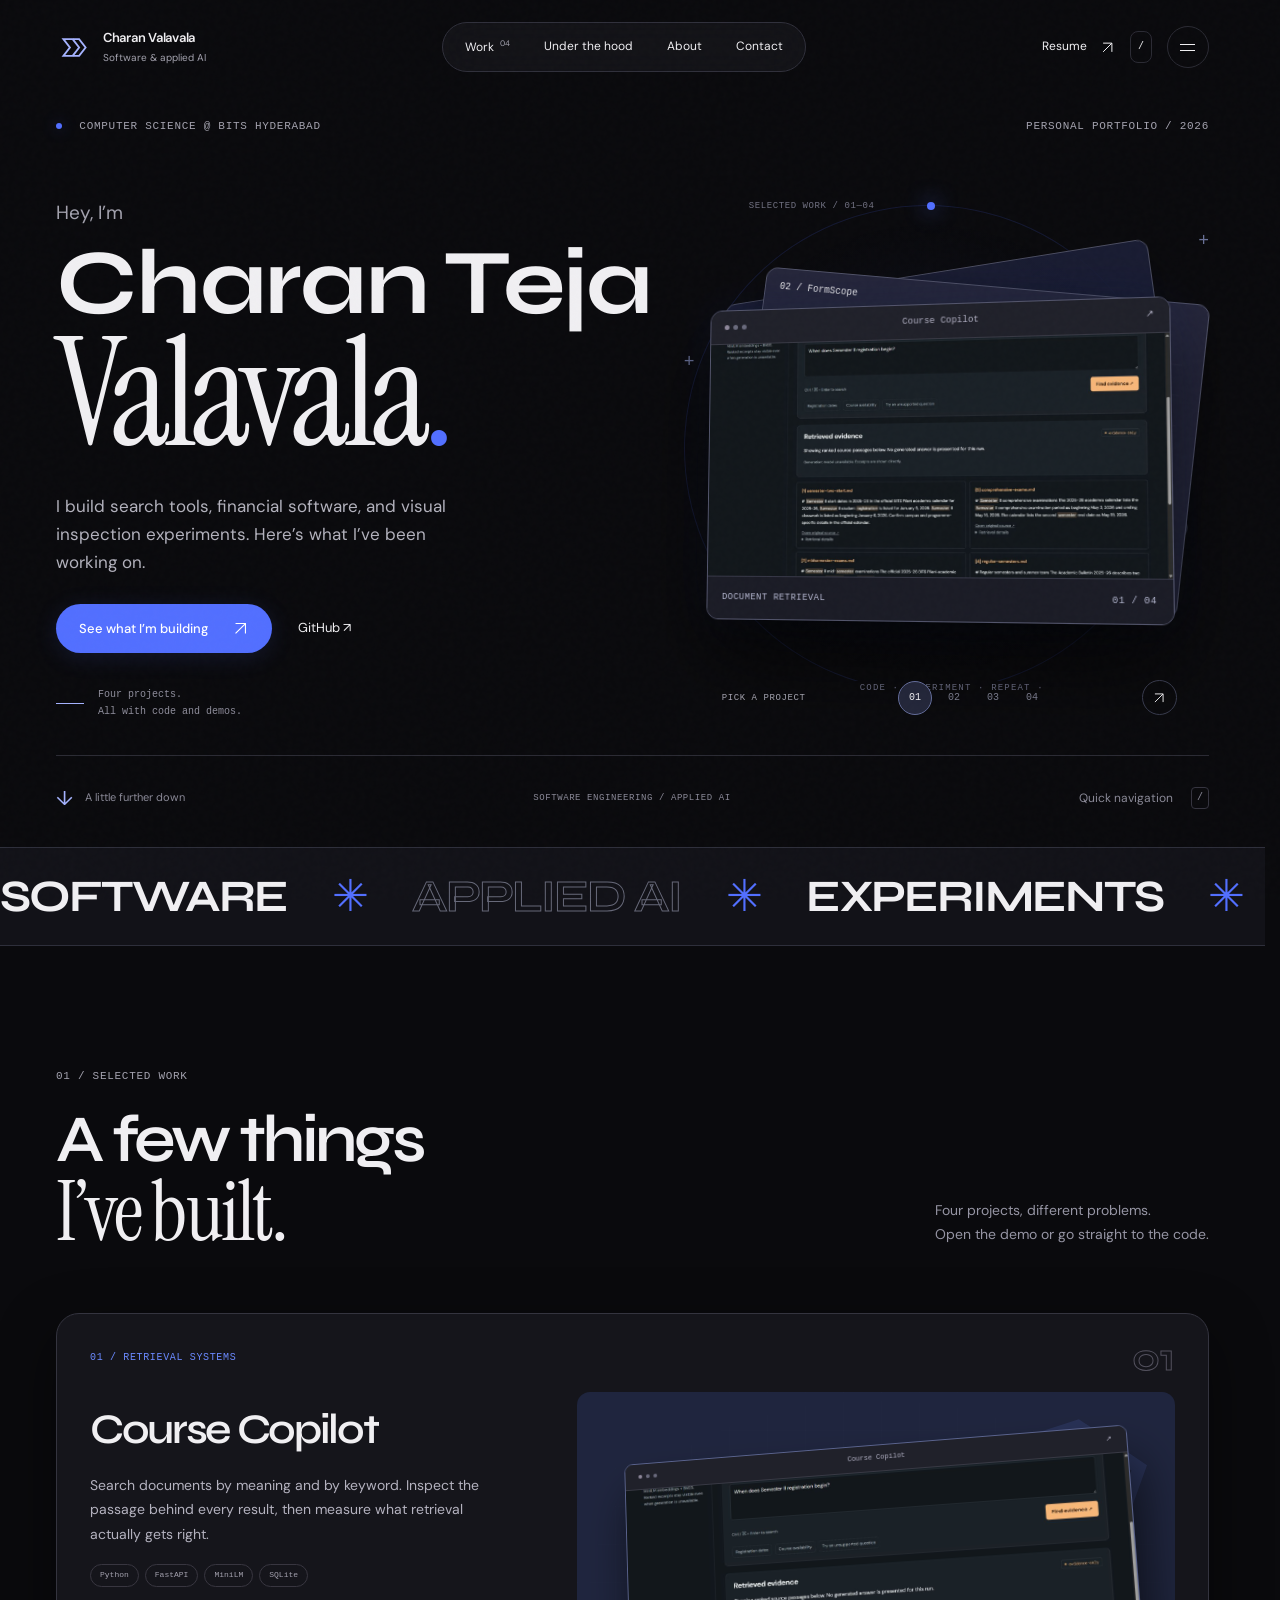
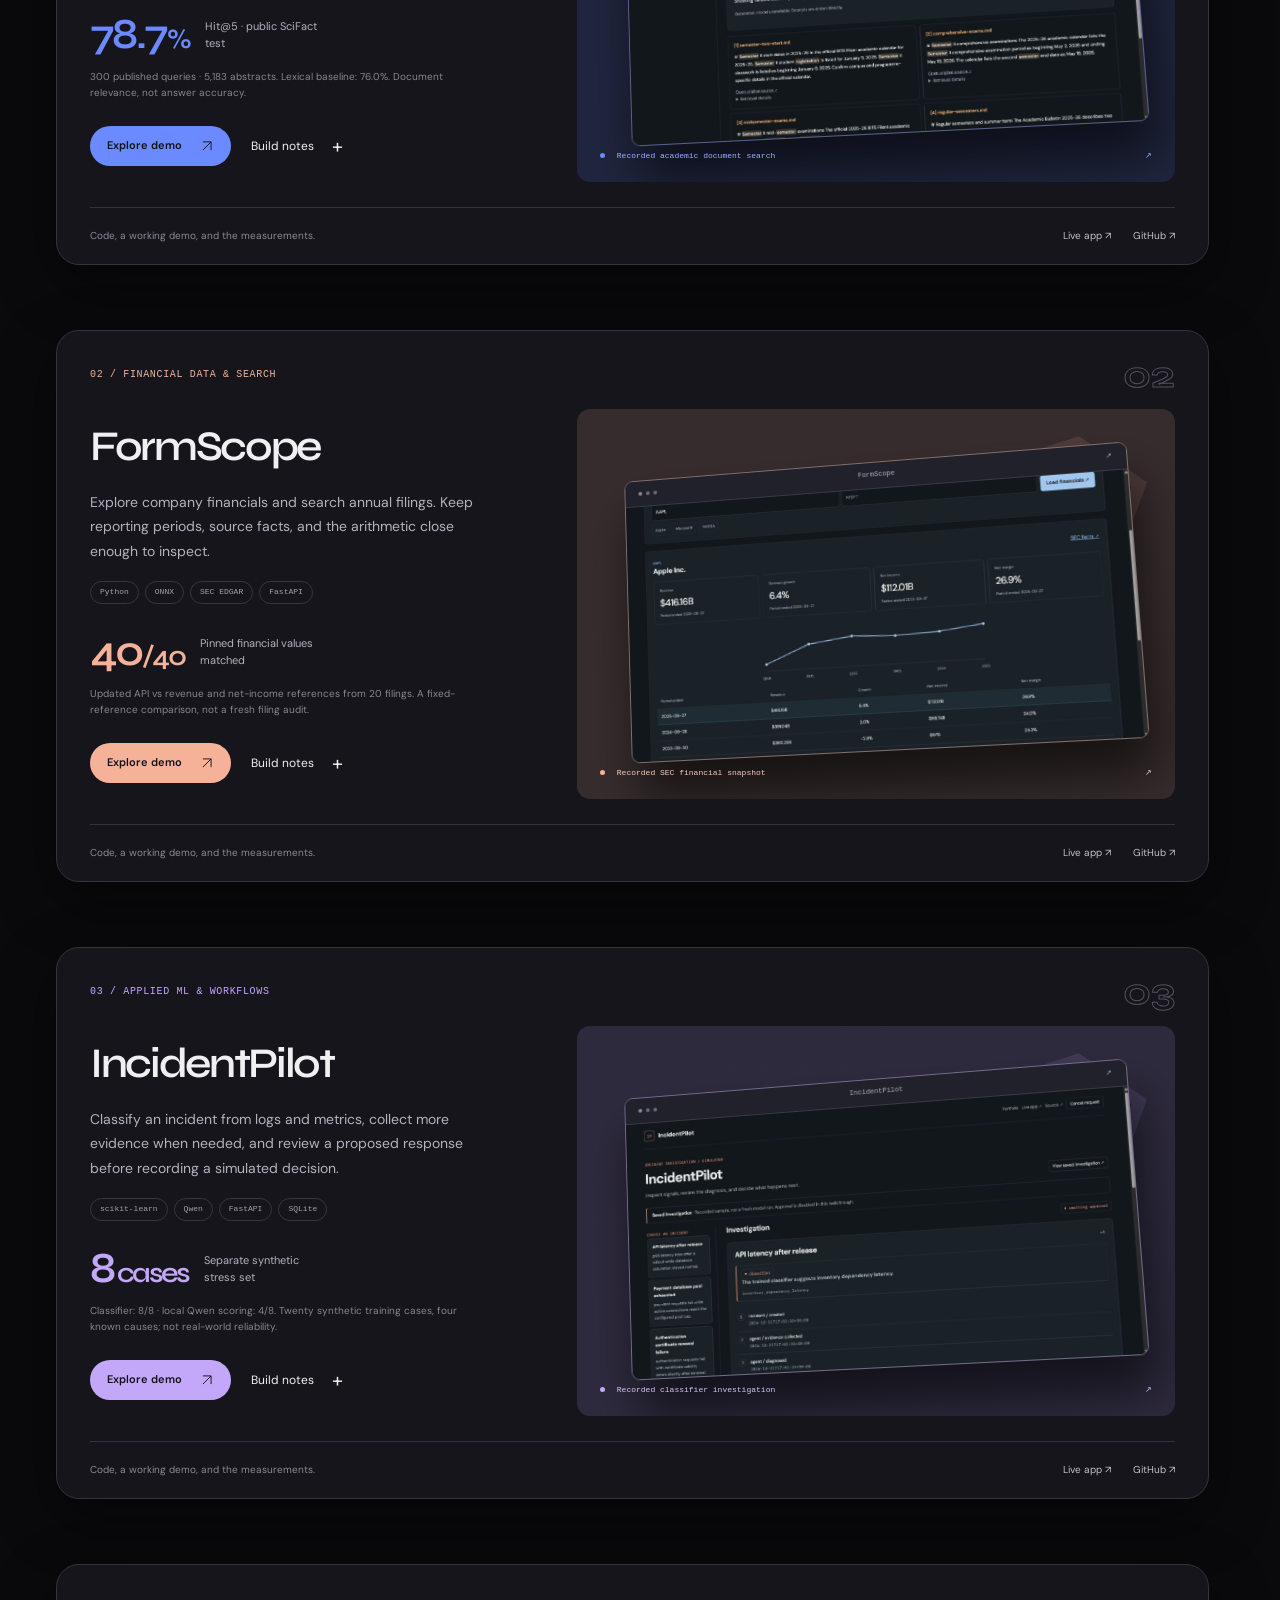
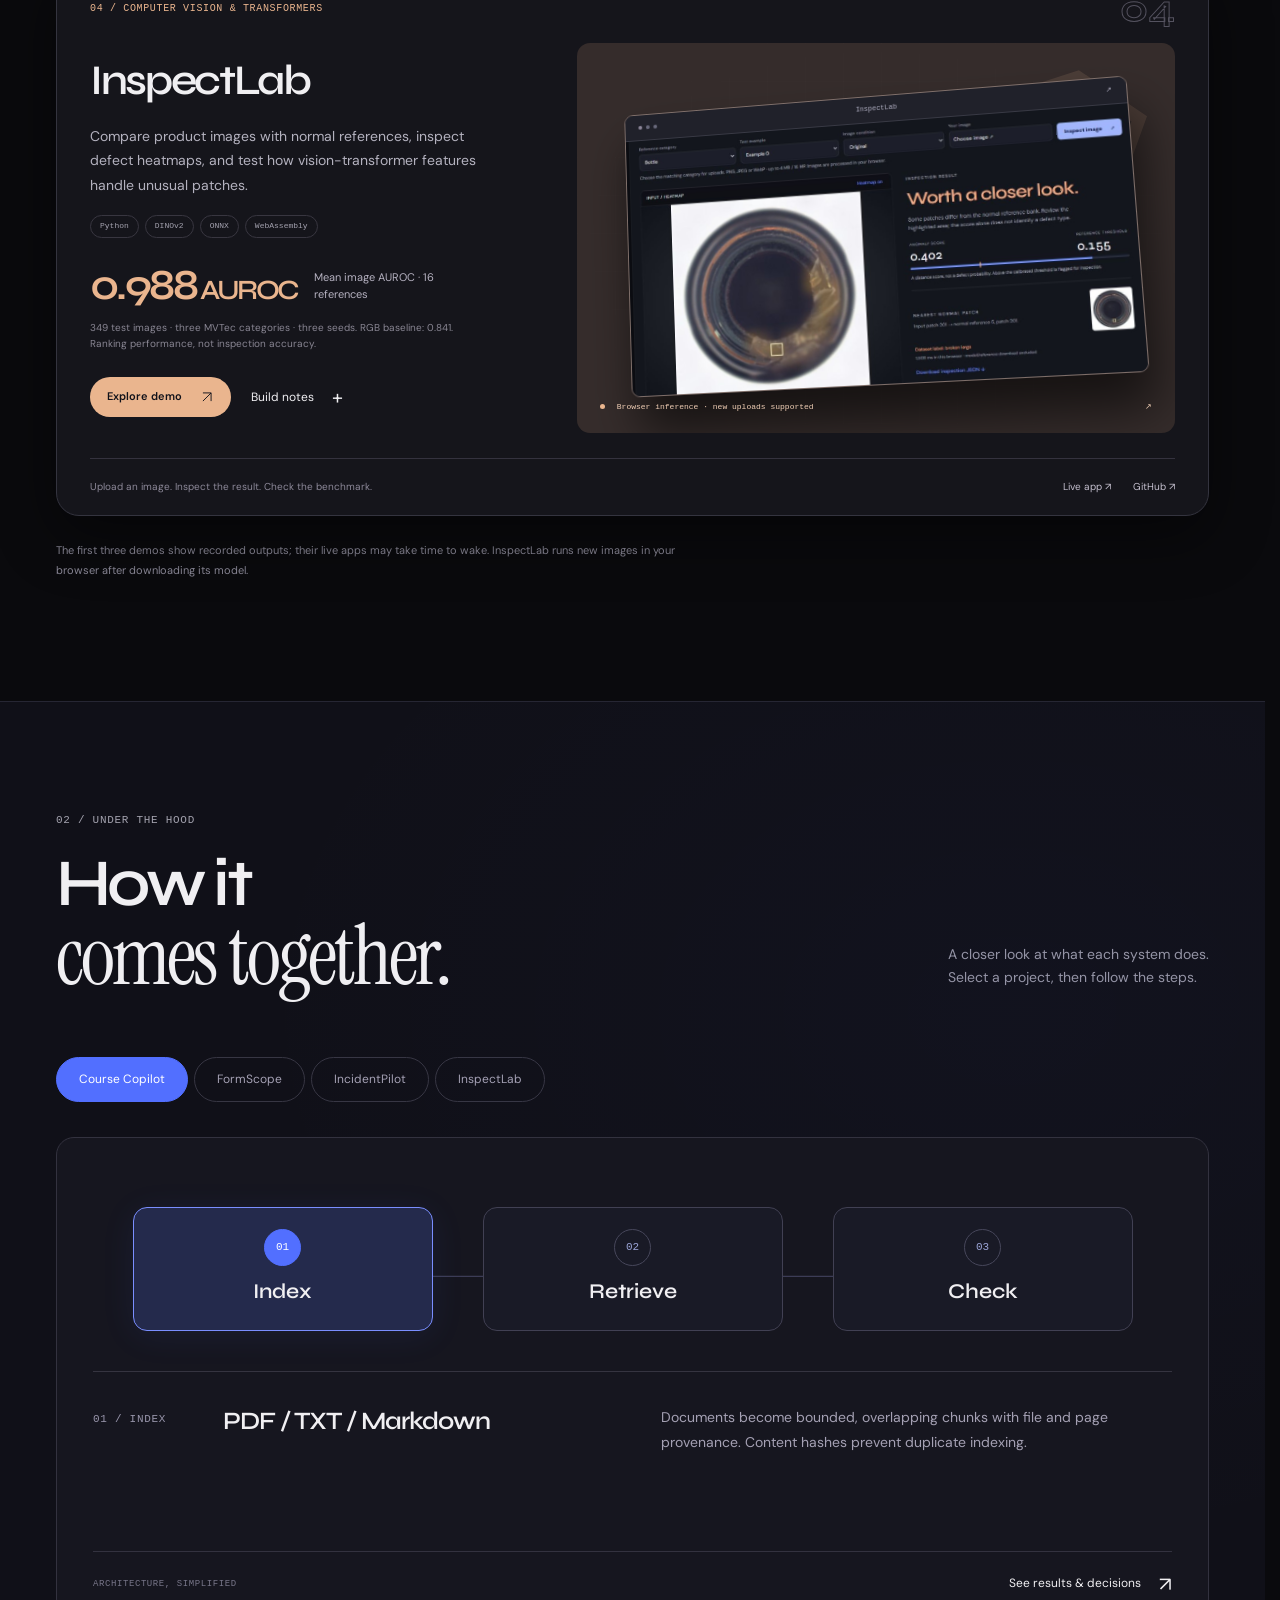
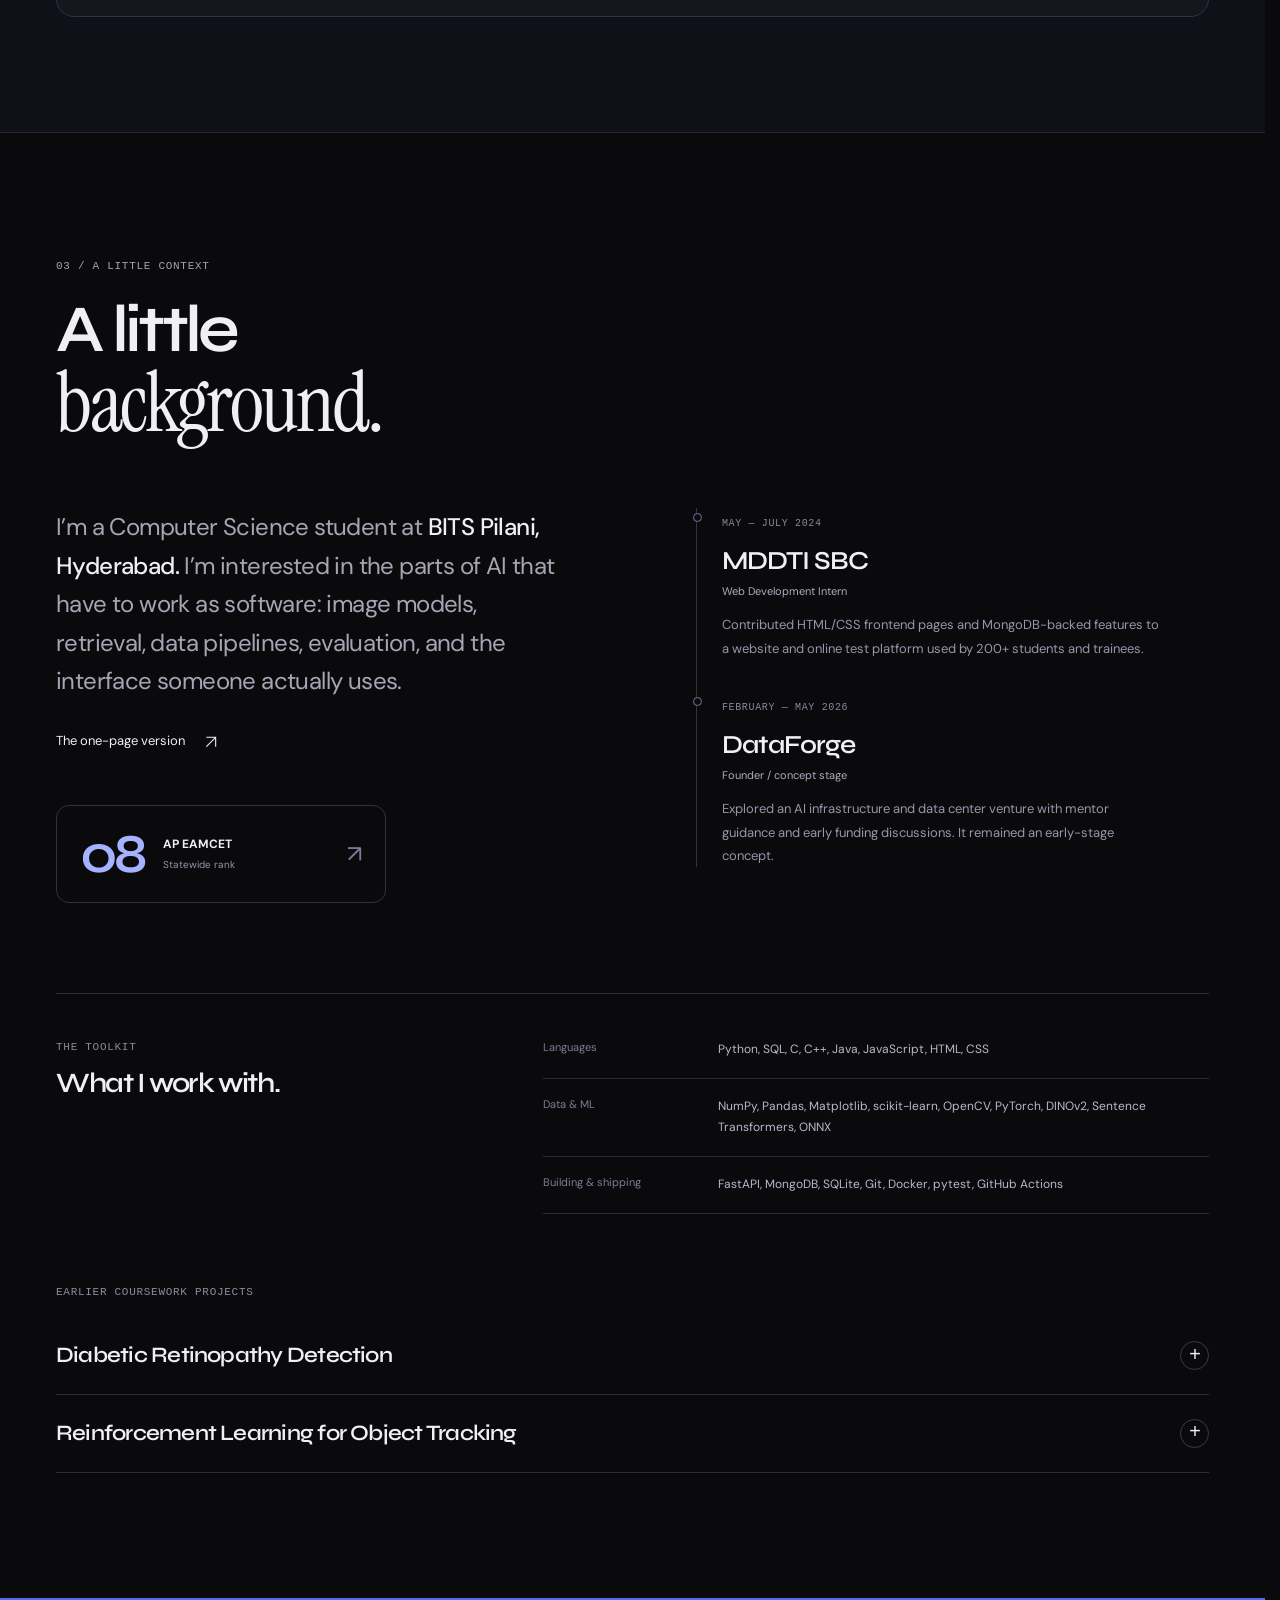
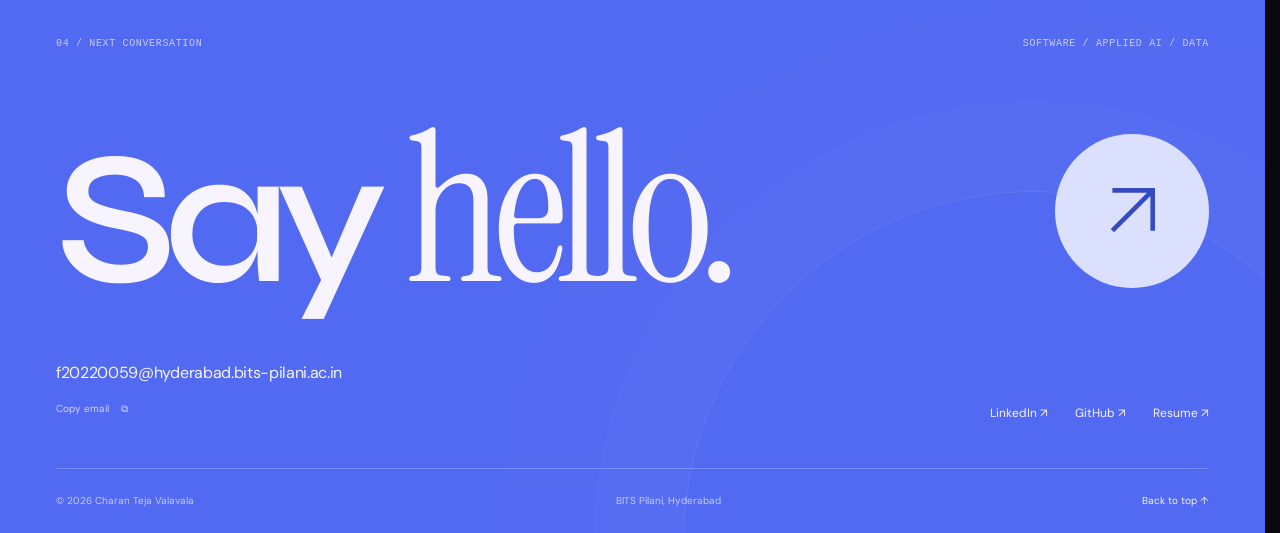
==== commit becd4467: "Add InspectLab browser demo and refresh project-focused resume" ====
--- a/index.html
+++ b/index.html
@@ -31,9 +31,9 @@
       href="https://fonts.googleapis.com/css2?family=DM+Sans:wght@400;500;600;700&family=Instrument+Serif:ital@1&family=Syne:wght@600;700;800&display=swap"
       rel="stylesheet"
     />
-    <link rel="stylesheet" href="styles.css?v=20261101-r2" />
-    <script src="project-data.js?v=20261101-r2" defer></script>
-    <script src="script.js?v=20261101-r2" defer></script>
+    <link rel="stylesheet" href="styles.css?v=20261102-inspectlab" />
+    <script src="project-data.js?v=20261102-inspectlab" defer></script>
+    <script src="script.js?v=20261102-inspectlab" defer></script>
   </head>
   <body>
     <a class="skip-link" href="#main">Skip to content</a>
@@ -61,13 +61,17 @@
       >
       <nav class="desktop-nav" aria-label="Main navigation">
         <span class="nav-indicator" aria-hidden="true"></span
-        ><a href="#work" data-nav="work">Work <sup>03</sup></a
+        ><a href="#work" data-nav="work">Work <sup>04</sup></a
         ><a href="#lab" data-nav="lab">Under the hood</a
         ><a href="#about" data-nav="about">About</a
         ><a href="#contact" data-nav="contact">Contact</a>
       </nav>
       <div class="header-actions">
-        <a class="resume-link" href="resume.pdf" target="_blank" rel="noopener"
+        <a
+          class="resume-link"
+          href="Charan_Teja_Valavala_Resume.pdf"
+          target="_blank"
+          rel="noopener"
           >Resume
           <svg viewBox="0 0 24 24" fill="none" aria-hidden="true">
             <path
@@ -104,8 +108,7 @@
               >
             </h1>
             <p class="hero-description">
-              I build document search, financial tools, and ML workflows. Here’s
-              what I’ve been working on.
+              I build search tools, financial software, and visual inspection experiments. Here’s what I’ve been working on.
             </p>
             <div class="hero-actions">
               <a href="#work" class="button button-blue" data-magnetic
@@ -126,7 +129,7 @@
             </div>
             <div class="hero-note">
               <span class="note-line"></span
-              ><span>Three projects.<br />All with code and demos.</span>
+              ><span>Four projects.<br />All with code and demos.</span>
             </div>
           </div>
           <div class="hero-stage" aria-label="Interactive project previews">
@@ -137,7 +140,7 @@
             <div class="stage-cross stage-cross-one" aria-hidden="true">+</div>
             <div class="stage-cross stage-cross-two" aria-hidden="true">+</div>
             <div class="stage-coordinate label" aria-hidden="true">
-              SELECTED WORK / 01—03
+              SELECTED WORK / 01—04
             </div>
             <div class="browser-deck" data-tilt>
               <div class="deck-ghost ghost-back" aria-hidden="true">
@@ -169,7 +172,7 @@
                 />
                 <div class="deck-caption">
                   <span id="hero-project-type">DOCUMENT RETRIEVAL</span
-                  ><span id="hero-project-number">01 / 03</span>
+                  ><span id="hero-project-number">01 / 04</span>
                 </div></a
               >
             </div>
@@ -198,7 +201,7 @@
                   aria-label="Preview IncidentPilot"
                 >
                   03
-                </button>
+                </button><button data-preview="3" aria-pressed="false" aria-label="Preview InspectLab">04</button>
               </div>
               <button class="deck-next" aria-label="Preview next project">
                 <svg viewBox="0 0 24 24" fill="none" aria-hidden="true">
@@ -245,7 +248,7 @@
             <h2 id="work-title">A few things<br /><em>I’ve built.</em></h2>
           </div>
           <p class="section-aside">
-            Three projects, different problems.<br />Open the demo or go
+            Four projects, different problems.<br />Open the demo or go
             straight to the code.
           </p>
         </div>
@@ -572,10 +575,110 @@
               </div>
             </div>
           </article>
+          <article
+            class="work-card"
+            id="inspectlab"
+            data-project="inspectlab"
+            style="--project: #eab58e"
+          >
+            <div class="card-top">
+              <span class="label">04 / Computer vision &amp; transformers</span
+              ><span class="card-index" aria-hidden="true">04</span>
+            </div>
+            <div class="card-body">
+              <div class="card-copy">
+                <h3>InspectLab</h3>
+                <p class="card-description">
+                  Compare product images with normal references, inspect defect heatmaps, and test how vision-transformer features handle unusual patches.
+                </p>
+                <div class="tags"><span>Python</span><span>DINOv2</span><span>ONNX</span><span>WebAssembly</span></div>
+                <div class="project-result">
+                  <strong
+                    ><span data-count="0.988" data-decimals="3">0.988</span
+                    ><span class="metric-suffix"> AUROC</span></strong
+                  ><span>Mean image AUROC · 16 references</span>
+                </div>
+                <p class="metric-scope">
+                  349 test images · three MVTec categories · three seeds. RGB baseline: 0.841. Ranking performance, not inspection accuracy.
+                </p>
+                <div class="project-actions">
+                  <a
+                    class="button button-project"
+                    href="demos/inspectlab/"
+                    data-magnetic
+                    >Explore demo
+                    <svg viewBox="0 0 24 24" fill="none" aria-hidden="true">
+                      <path
+                        d="M5 19 19 5M5 5h14v14"
+                        stroke="currentColor"
+                        stroke-width="1.6"
+                      /></svg></a
+                  ><a
+                    class="text-action"
+                    data-details="inspectlab"
+                    href="https://github.com/charanvalavala/inspectlab#readme"
+                    >Build notes <span>+</span></a
+                  >
+                </div>
+              </div>
+              <div class="project-art" data-tilt>
+                <div class="art-grid" aria-hidden="true"></div>
+                <div class="art-symbol" aria-hidden="true">
+                  <svg viewBox="0 0 40 40" fill="none" aria-hidden="true">
+                    <path
+                      d="M8 11h17l7 9-7 9H8l7-9-7-9Z"
+                      stroke="currentColor"
+                      stroke-width="2"
+                    />
+                    <path
+                      d="m18 11 7 9-7 9"
+                      stroke="currentColor"
+                      stroke-width="2"
+                    />
+                  </svg>
+                </div>
+                <a
+                  class="product-window"
+                  href="demos/inspectlab/"
+                  data-cursor="Open demo"
+                  ><div class="window-chrome">
+                    <span class="window-dots" aria-hidden="true"
+                      ><i></i><i></i><i></i></span
+                    ><span>InspectLab</span><span>↗</span>
+                  </div>
+                  <img
+                    src="assets/inspectlab.jpg"
+                    alt="InspectLab defect heatmap and normal-reference comparison"
+                    loading="lazy"
+                    width="1507"
+                    height="770"
+                /></a>
+                <div class="art-caption">
+                  <span><i></i> Browser inference · new uploads supported</span
+                  ><span>↗</span>
+                </div>
+              </div>
+            </div>
+            <div class="card-footer">
+              <span>Upload an image. Inspect the result. Check the benchmark.</span>
+              <div>
+                <a
+                  href="https://charanvalavala.github.io/demos/inspectlab/"
+                  target="_blank"
+                  rel="noopener"
+                  >Live app ↗</a
+                ><a
+                  href="https://github.com/charanvalavala/inspectlab"
+                  target="_blank"
+                  rel="noopener"
+                  >GitHub ↗</a
+                >
+              </div>
+            </div>
+          </article>
         </div>
         <p class="hosting-note">
-          Saved demos load immediately. Live apps run on free Render instances
-          and may take time to wake. New queries require the live app.
+          The first three demos show recorded outputs; their live apps may take time to wake. InspectLab runs new images in your browser after downloading its model.
         </p>
       </section>
       <section class="lab-section" id="lab" aria-labelledby="lab-title">
@@ -597,7 +700,7 @@
           >
             <button data-lab="0" aria-pressed="true">Course Copilot</button
             ><button data-lab="1" aria-pressed="false">FormScope</button
-            ><button data-lab="2" aria-pressed="false">IncidentPilot</button>
+            ><button data-lab="2" aria-pressed="false">IncidentPilot</button><button data-lab="3" aria-pressed="false">InspectLab</button>
           </div>
           <div class="lab-workspace">
             <div class="pipeline">
@@ -643,12 +746,11 @@
             <p>
               I’m a Computer Science student at
               <strong>BITS Pilani, Hyderabad.</strong> I’m interested in the
-              parts of AI that have to work as software: retrieval, data
-              pipelines, evaluation, and the interface someone actually uses.
+              parts of AI that have to work as software: image models, retrieval, data pipelines, evaluation, and the interface someone actually uses.
             </p>
             <a
               class="text-action"
-              href="resume.pdf"
+              href="Charan_Teja_Valavala_Resume.pdf"
               target="_blank"
               rel="noopener"
               >The one-page version
@@ -701,7 +803,7 @@
             <div>
               <dt>Data & ML</dt>
               <dd>
-                NumPy, Pandas, Matplotlib, scikit-learn, OpenCV, Sentence
+                NumPy, Pandas, Matplotlib, scikit-learn, OpenCV, PyTorch, DINOv2, Sentence
                 Transformers, ONNX
               </dd>
             </div>
@@ -785,7 +887,12 @@
               target="_blank"
               rel="noopener"
               >GitHub ↗</a
-            ><a href="resume.pdf" target="_blank" rel="noopener">Resume ↗</a>
+            ><a
+              href="Charan_Teja_Valavala_Resume.pdf"
+              target="_blank"
+              rel="noopener"
+              >Resume ↗</a
+            >
           </div>
         </div>
         <footer class="shell">
@@ -830,7 +937,8 @@
         ><a href="#contact"><span>04</span>Contact <b>↗</b></a>
       </nav>
       <div class="menu-bottom">
-        <a href="resume.pdf" target="_blank" rel="noopener">Resume PDF ↗</a
+        <a href="Charan_Teja_Valavala_Resume.pdf" target="_blank" rel="noopener"
+          >Resume PDF ↗</a
         ><span>Software & applied AI</span>
       </div>
     </dialog>
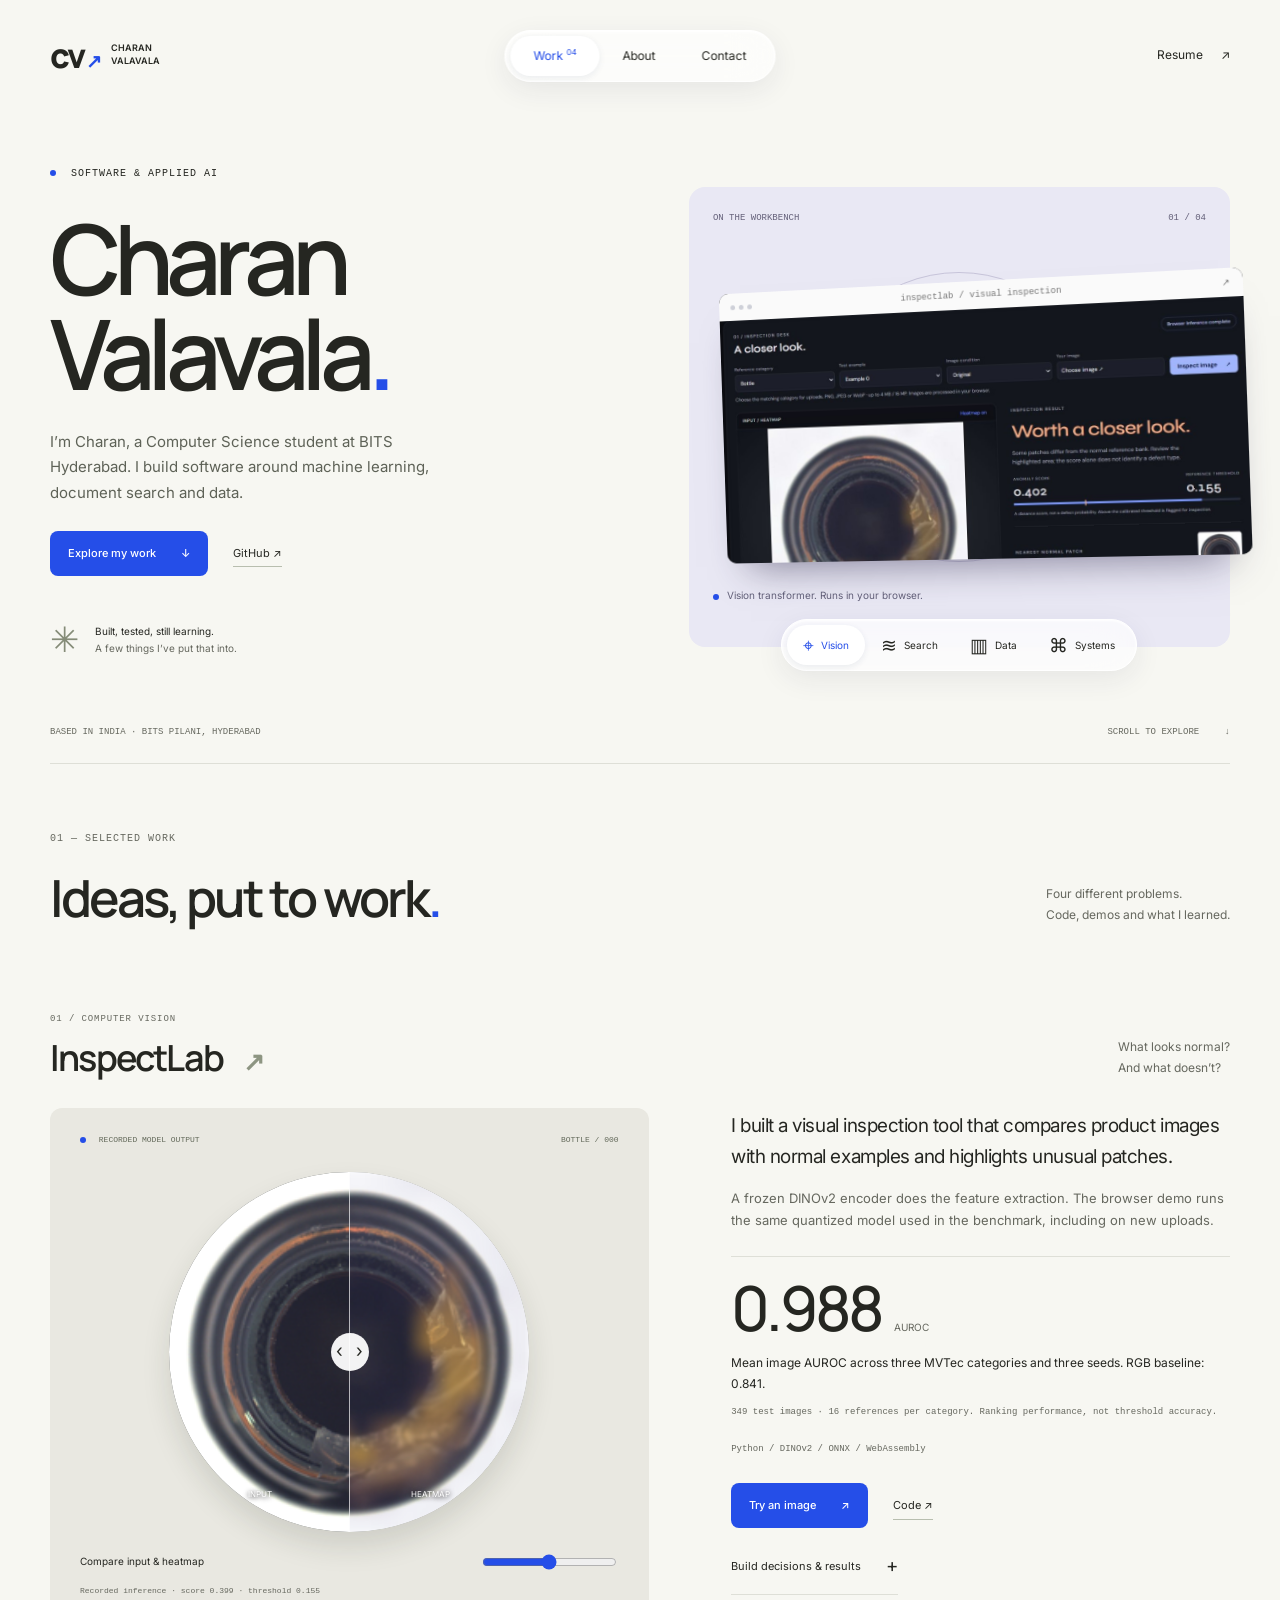
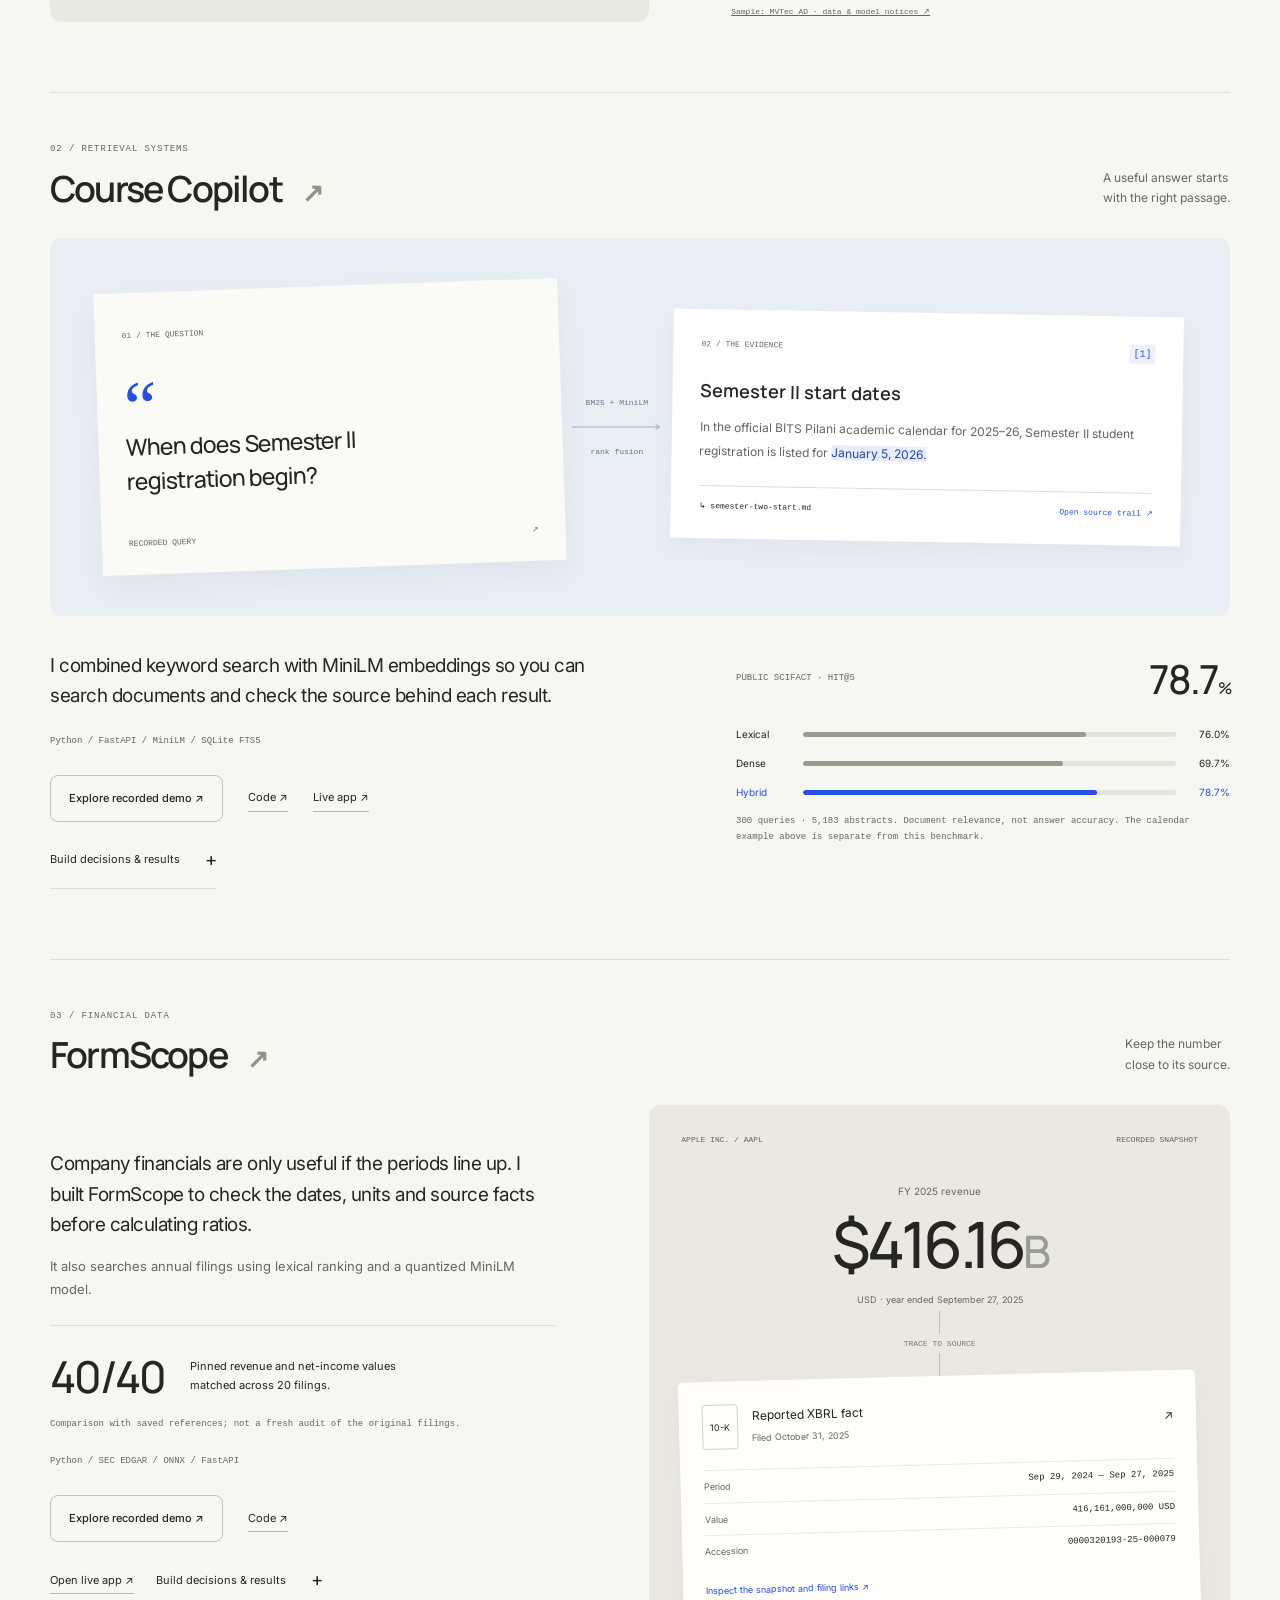
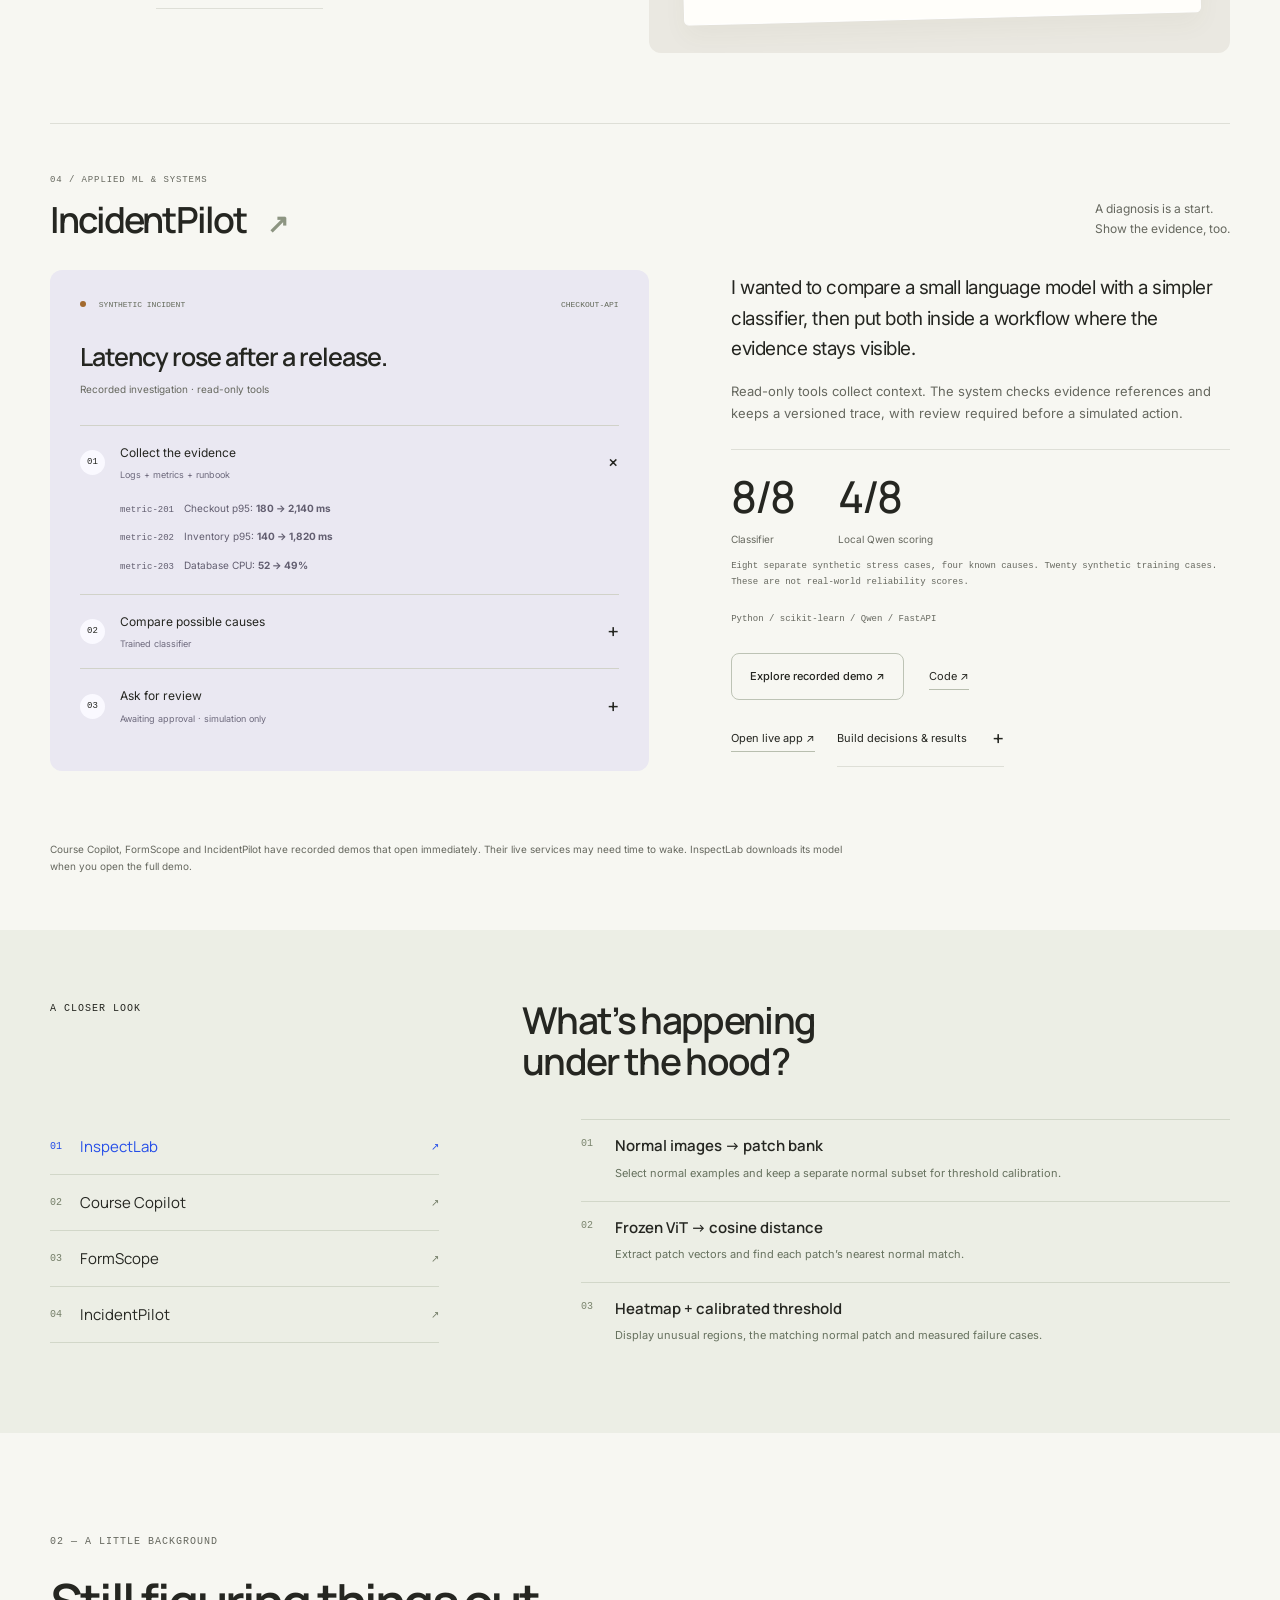
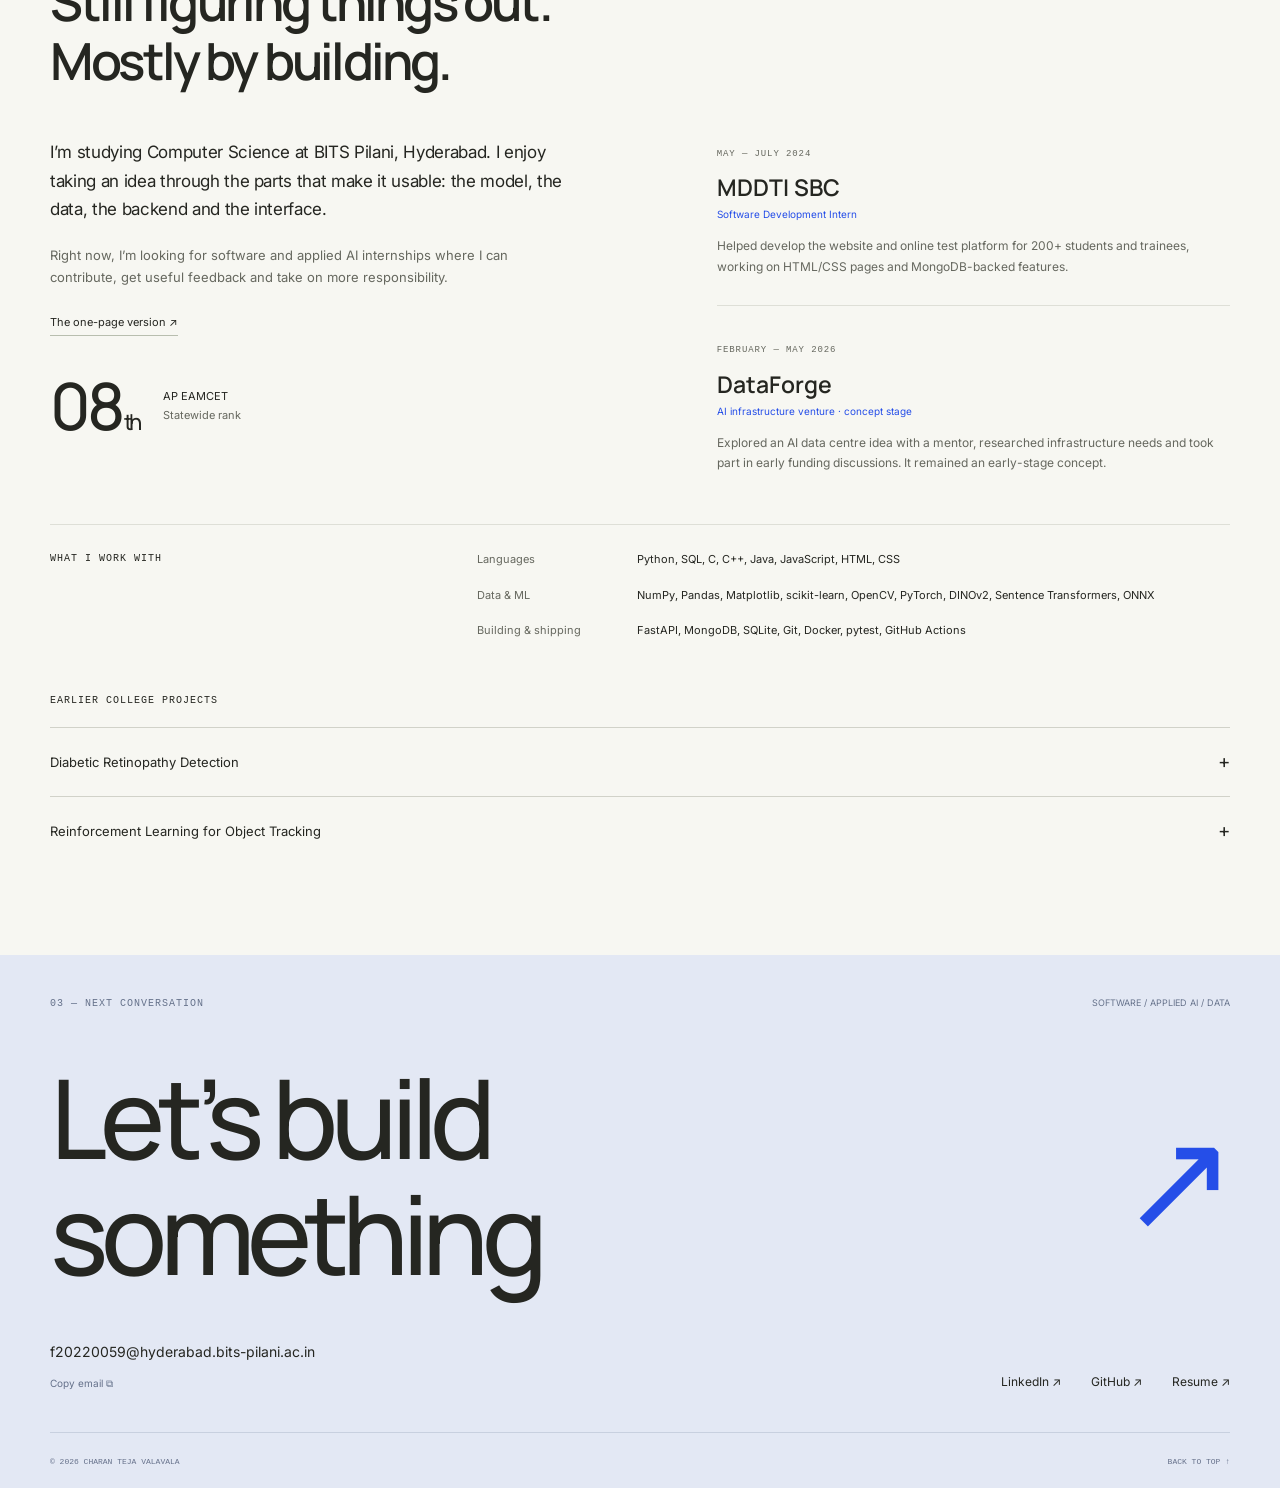
==== commit 1f87b789: "Redesign portfolio with light editorial layouts and interactive project evidence" ====
--- a/index.html
+++ b/index.html
@@ -1,963 +1,105 @@
 <!doctype html>
 <html lang="en">
-  <head>
-    <meta charset="utf-8" />
-    <meta name="viewport" content="width=device-width,initial-scale=1" />
-    <meta name="theme-color" content="#0a0a0d" />
-    <title>Charan Teja Valavala — Software & Applied AI</title>
-    <meta
-      name="description"
-      content="Charan Teja Valavala, Computer Science student at BITS Pilani Hyderabad. Software, applied AI experiments, working demos and measured results."
-    />
-    <meta
-      property="og:title"
-      content="Charan Teja Valavala — Software & Applied AI"
-    />
-    <meta
-      property="og:description"
-      content="Document search, financial data and incident workflows. Explore the apps, code and measurements."
-    />
-    <meta property="og:type" content="website" />
-    <link rel="canonical" href="https://charanvalavala.github.io/" />
-    <meta name="twitter:card" content="summary_large_image" />
-    <meta
-      property="og:image"
-      content="https://charanvalavala.github.io/assets/portfolio-preview.jpg"
-    />
-    <link rel="icon" href="assets/mark.svg" type="image/svg+xml" />
-    <link rel="preconnect" href="https://fonts.googleapis.com" />
-    <link rel="preconnect" href="https://fonts.gstatic.com" crossorigin />
-    <link
-      href="https://fonts.googleapis.com/css2?family=DM+Sans:wght@400;500;600;700&family=Instrument+Serif:ital@1&family=Syne:wght@600;700;800&display=swap"
-      rel="stylesheet"
-    />
-    <link rel="stylesheet" href="styles.css?v=20261102-inspectlab" />
-    <script src="project-data.js?v=20261102-inspectlab" defer></script>
-    <script src="script.js?v=20261102-inspectlab" defer></script>
-  </head>
-  <body>
-    <a class="skip-link" href="#main">Skip to content</a>
-    <div class="scroll-progress" aria-hidden="true"></div>
-    <div class="pointer-light" aria-hidden="true"></div>
-    <div class="cursor-label" aria-hidden="true">Open demo ↗</div>
-    <header class="site-header">
-      <a class="brand" href="#top" aria-label="Charan Teja Valavala home"
-        ><svg viewBox="0 0 40 40" fill="none" aria-hidden="true">
-          <path
-            d="M8 11h17l7 9-7 9H8l7-9-7-9Z"
-            stroke="currentColor"
-            stroke-width="2"
-          />
-          <path
-            d="m18 11 7 9-7 9"
-            stroke="currentColor"
-            stroke-width="2"
-          /></svg
-        ><span
-          >Charan Valavala<span class="brand-sub"
-            >Software & applied AI</span
-          ></span
-        ></a
-      >
-      <nav class="desktop-nav" aria-label="Main navigation">
-        <span class="nav-indicator" aria-hidden="true"></span
-        ><a href="#work" data-nav="work">Work <sup>04</sup></a
-        ><a href="#lab" data-nav="lab">Under the hood</a
-        ><a href="#about" data-nav="about">About</a
-        ><a href="#contact" data-nav="contact">Contact</a>
-      </nav>
-      <div class="header-actions">
-        <a
-          class="resume-link"
-          href="Charan_Teja_Valavala_Resume.pdf"
-          target="_blank"
-          rel="noopener"
-          >Resume
-          <svg viewBox="0 0 24 24" fill="none" aria-hidden="true">
-            <path
-              d="M5 19 19 5M5 5h14v14"
-              stroke="currentColor"
-              stroke-width="1.6"
-            /></svg></a
-        ><button class="quick-open" aria-label="Open quick navigation">
-          <span aria-hidden="true">/</span></button
-        ><button
-          class="menu-open"
-          aria-label="Open navigation menu"
-          aria-expanded="false"
-        >
-          <span></span><span></span>
-        </button>
-      </div>
-    </header>
-    <main id="main">
-      <section class="hero shell" id="top" aria-labelledby="hero-title">
-        <div class="hero-topline">
-          <span class="label"
-            ><span class="status-dot"></span> Computer Science @ BITS
-            Hyderabad</span
-          ><span class="label hero-edition">Personal portfolio / 2026</span>
-        </div>
-        <div class="hero-layout">
-          <div class="hero-copy">
-            <p class="hero-intro">Hey, I’m</p>
-            <h1 id="hero-title">
-              <span class="name-line">Charan Teja</span
-              ><span class="name-serif"
-                >Valavala<span class="name-dot">.</span></span
-              >
-            </h1>
-            <p class="hero-description">
-              I build search tools, financial software, and visual inspection experiments. Here’s what I’ve been working on.
-            </p>
-            <div class="hero-actions">
-              <a href="#work" class="button button-blue" data-magnetic
-                >See what I’m building
-                <svg viewBox="0 0 24 24" fill="none" aria-hidden="true">
-                  <path
-                    d="M5 19 19 5M5 5h14v14"
-                    stroke="currentColor"
-                    stroke-width="1.6"
-                  /></svg></a
-              ><a
-                href="https://github.com/charanvalavala"
-                class="hero-github"
-                target="_blank"
-                rel="noopener"
-                >GitHub ↗</a
-              >
-            </div>
-            <div class="hero-note">
-              <span class="note-line"></span
-              ><span>Four projects.<br />All with code and demos.</span>
-            </div>
-          </div>
-          <div class="hero-stage" aria-label="Interactive project previews">
-            <div class="stage-orbit" aria-hidden="true">
-              <div></div>
-              <span>CODE · EXPERIMENT · REPEAT · </span>
-            </div>
-            <div class="stage-cross stage-cross-one" aria-hidden="true">+</div>
-            <div class="stage-cross stage-cross-two" aria-hidden="true">+</div>
-            <div class="stage-coordinate label" aria-hidden="true">
-              SELECTED WORK / 01—04
-            </div>
-            <div class="browser-deck" data-tilt>
-              <div class="deck-ghost ghost-back" aria-hidden="true">
-                <span>03 / IncidentPilot</span>
-                <div></div>
-              </div>
-              <div class="deck-ghost ghost-mid" aria-hidden="true">
-                <span>02 / FormScope</span>
-                <div></div>
-              </div>
-              <a
-                id="hero-project-link"
-                class="deck-front"
-                href="#course-copilot"
-                data-cursor="Explore project"
-                ><div class="window-chrome">
-                  <span class="window-dots" aria-hidden="true"
-                    ><i></i><i></i><i></i></span
-                  ><span id="hero-project-title">Course Copilot</span
-                  ><span>↗</span>
-                </div>
-                <img
-                  id="hero-project-image"
-                  src="assets/course-copilot.jpg"
-                  alt="Course Copilot actual document search interface"
-                  width="1507"
-                  height="770"
-                  fetchpriority="high"
-                />
-                <div class="deck-caption">
-                  <span id="hero-project-type">DOCUMENT RETRIEVAL</span
-                  ><span id="hero-project-number">01 / 04</span>
-                </div></a
-              >
-            </div>
-            <div class="stage-control">
-              <span class="label">Pick a project</span>
-              <div
-                class="deck-tabs"
-                role="group"
-                aria-label="Choose project preview"
-              >
-                <button
-                  data-preview="0"
-                  aria-pressed="true"
-                  aria-label="Preview Course Copilot"
-                >
-                  01</button
-                ><button
-                  data-preview="1"
-                  aria-pressed="false"
-                  aria-label="Preview FormScope"
-                >
-                  02</button
-                ><button
-                  data-preview="2"
-                  aria-pressed="false"
-                  aria-label="Preview IncidentPilot"
-                >
-                  03
-                </button><button data-preview="3" aria-pressed="false" aria-label="Preview InspectLab">04</button>
-              </div>
-              <button class="deck-next" aria-label="Preview next project">
-                <svg viewBox="0 0 24 24" fill="none" aria-hidden="true">
-                  <path
-                    d="M5 19 19 5M5 5h14v14"
-                    stroke="currentColor"
-                    stroke-width="1.6"
-                  />
-                </svg>
-              </button>
-            </div>
-          </div>
-        </div>
-        <div class="hero-bottom">
-          <a href="#work" class="scroll-cue"
-            ><span>↓</span> A little further down</a
-          ><span class="label">Software engineering / Applied AI</span
-          ><button class="quick-trigger text-action">
-            Quick navigation <kbd>/</kbd>
-          </button>
-        </div>
-      </section>
-      <div class="ticker" aria-hidden="true">
-        <div class="ticker-track">
-          <span>SOFTWARE</span><span class="ticker-star">✳</span
-          ><span class="ticker-outline">APPLIED AI</span
-          ><span class="ticker-star">✳</span><span>EXPERIMENTS</span
-          ><span class="ticker-star">✳</span
-          ><span class="ticker-outline">SOFTWARE</span
-          ><span class="ticker-star">✳</span><span>APPLIED AI</span
-          ><span class="ticker-star">✳</span
-          ><span class="ticker-outline">EXPERIMENTS</span
-          ><span class="ticker-star">✳</span>
-        </div>
-      </div>
-      <section
-        class="work-section shell"
-        id="work"
-        aria-labelledby="work-title"
-      >
-        <div class="section-heading reveal">
-          <div>
-            <p class="label section-label">01 / Selected work</p>
-            <h2 id="work-title">A few things<br /><em>I’ve built.</em></h2>
-          </div>
-          <p class="section-aside">
-            Four projects, different problems.<br />Open the demo or go
-            straight to the code.
-          </p>
-        </div>
-        <div class="work-stack">
-          <article
-            class="work-card"
-            id="course-copilot"
-            data-project="course-copilot"
-            style="--project: #6b8aff"
-          >
-            <div class="card-top">
-              <span class="label">01 / Retrieval systems</span
-              ><span class="card-index" aria-hidden="true">01</span>
-            </div>
-            <div class="card-body">
-              <div class="card-copy">
-                <h3>Course Copilot</h3>
-                <p class="card-description">
-                  Search documents by meaning and by keyword. Inspect the
-                  passage behind every result, then measure what retrieval
-                  actually gets right.
-                </p>
-                <div class="tags">
-                  <span>Python</span><span>FastAPI</span><span>MiniLM</span
-                  ><span>SQLite</span>
-                </div>
-                <div class="project-result">
-                  <strong
-                    ><span data-count="78.7" data-decimals="1">78.7</span
-                    ><span class="metric-suffix">%</span></strong
-                  ><span>Hit@5 · public SciFact test</span>
-                </div>
-                <p class="metric-scope">
-                  300 published queries · 5,183 abstracts. Lexical baseline:
-                  76.0%. Document relevance, not answer accuracy.
-                </p>
-                <div class="project-actions">
-                  <a
-                    class="button button-project"
-                    href="demos/course-copilot/"
-                    data-magnetic
-                    >Explore demo
-                    <svg viewBox="0 0 24 24" fill="none" aria-hidden="true">
-                      <path
-                        d="M5 19 19 5M5 5h14v14"
-                        stroke="currentColor"
-                        stroke-width="1.6"
-                      /></svg></a
-                  ><a
-                    class="text-action"
-                    data-details="course-copilot"
-                    href="https://github.com/charanvalavala/course-copilot#readme"
-                    >Build notes <span>+</span></a
-                  >
-                </div>
-              </div>
-              <div class="project-art" data-tilt>
-                <div class="art-grid" aria-hidden="true"></div>
-                <div class="art-symbol" aria-hidden="true">
-                  <svg viewBox="0 0 40 40" fill="none" aria-hidden="true">
-                    <path
-                      d="M8 11h17l7 9-7 9H8l7-9-7-9Z"
-                      stroke="currentColor"
-                      stroke-width="2"
-                    />
-                    <path
-                      d="m18 11 7 9-7 9"
-                      stroke="currentColor"
-                      stroke-width="2"
-                    />
-                  </svg>
-                </div>
-                <a
-                  class="product-window"
-                  href="demos/course-copilot/"
-                  data-cursor="Open demo"
-                  ><div class="window-chrome">
-                    <span class="window-dots" aria-hidden="true"
-                      ><i></i><i></i><i></i></span
-                    ><span>Course Copilot</span><span>↗</span>
-                  </div>
-                  <img
-                    src="assets/course-copilot.jpg"
-                    alt="Course Copilot working interface"
-                    loading="lazy"
-                    width="1507"
-                    height="770"
-                /></a>
-                <div class="art-caption">
-                  <span><i></i> Recorded academic document search</span
-                  ><span>↗</span>
-                </div>
-              </div>
-            </div>
-            <div class="card-footer">
-              <span>Code, a working demo, and the measurements.</span>
-              <div>
-                <a
-                  href="https://charan-course-copilot.onrender.com/?v=20261101"
-                  target="_blank"
-                  rel="noopener"
-                  >Live app ↗</a
-                ><a
-                  href="https://github.com/charanvalavala/course-copilot"
-                  target="_blank"
-                  rel="noopener"
-                  >GitHub ↗</a
-                >
-              </div>
-            </div>
-          </article>
-          <article
-            class="work-card"
-            id="formscope"
-            data-project="formscope"
-            style="--project: #f5b298"
-          >
-            <div class="card-top">
-              <span class="label">02 / Financial data & search</span
-              ><span class="card-index" aria-hidden="true">02</span>
-            </div>
-            <div class="card-body">
-              <div class="card-copy">
-                <h3>FormScope</h3>
-                <p class="card-description">
-                  Explore company financials and search annual filings. Keep
-                  reporting periods, source facts, and the arithmetic close
-                  enough to inspect.
-                </p>
-                <div class="tags">
-                  <span>Python</span><span>ONNX</span><span>SEC EDGAR</span
-                  ><span>FastAPI</span>
-                </div>
-                <div class="project-result">
-                  <strong
-                    ><span data-count="40" data-decimals="0">40</span
-                    ><span class="metric-suffix">/40</span></strong
-                  ><span>Pinned financial values matched</span>
-                </div>
-                <p class="metric-scope">
-                  Updated API vs revenue and net-income references from 20
-                  filings. A fixed-reference comparison, not a fresh filing
-                  audit.
-                </p>
-                <div class="project-actions">
-                  <a
-                    class="button button-project"
-                    href="demos/formscope/"
-                    data-magnetic
-                    >Explore demo
-                    <svg viewBox="0 0 24 24" fill="none" aria-hidden="true">
-                      <path
-                        d="M5 19 19 5M5 5h14v14"
-                        stroke="currentColor"
-                        stroke-width="1.6"
-                      /></svg></a
-                  ><a
-                    class="text-action"
-                    data-details="formscope"
-                    href="https://github.com/charanvalavala/formscope#readme"
-                    >Build notes <span>+</span></a
-                  >
-                </div>
-              </div>
-              <div class="project-art" data-tilt>
-                <div class="art-grid" aria-hidden="true"></div>
-                <div class="art-symbol" aria-hidden="true">
-                  <svg viewBox="0 0 40 40" fill="none" aria-hidden="true">
-                    <path
-                      d="M8 11h17l7 9-7 9H8l7-9-7-9Z"
-                      stroke="currentColor"
-                      stroke-width="2"
-                    />
-                    <path
-                      d="m18 11 7 9-7 9"
-                      stroke="currentColor"
-                      stroke-width="2"
-                    />
-                  </svg>
-                </div>
-                <a
-                  class="product-window"
-                  href="demos/formscope/"
-                  data-cursor="Open demo"
-                  ><div class="window-chrome">
-                    <span class="window-dots" aria-hidden="true"
-                      ><i></i><i></i><i></i></span
-                    ><span>FormScope</span><span>↗</span>
-                  </div>
-                  <img
-                    src="assets/formscope.jpg"
-                    alt="FormScope working interface"
-                    loading="lazy"
-                    width="1507"
-                    height="770"
-                /></a>
-                <div class="art-caption">
-                  <span><i></i> Recorded SEC financial snapshot</span
-                  ><span>↗</span>
-                </div>
-              </div>
-            </div>
-            <div class="card-footer">
-              <span>Code, a working demo, and the measurements.</span>
-              <div>
-                <a
-                  href="https://charan-formscope.onrender.com/?v=20261101"
-                  target="_blank"
-                  rel="noopener"
-                  >Live app ↗</a
-                ><a
-                  href="https://github.com/charanvalavala/formscope"
-                  target="_blank"
-                  rel="noopener"
-                  >GitHub ↗</a
-                >
-              </div>
-            </div>
-          </article>
-          <article
-            class="work-card"
-            id="incidentpilot"
-            data-project="incidentpilot"
-            style="--project: #c3a8fa"
-          >
-            <div class="card-top">
-              <span class="label">03 / Applied ML & workflows</span
-              ><span class="card-index" aria-hidden="true">03</span>
-            </div>
-            <div class="card-body">
-              <div class="card-copy">
-                <h3>IncidentPilot</h3>
-                <p class="card-description">
-                  Classify an incident from logs and metrics, collect more
-                  evidence when needed, and review a proposed response before
-                  recording a simulated decision.
-                </p>
-                <div class="tags">
-                  <span>scikit-learn</span><span>Qwen</span><span>FastAPI</span
-                  ><span>SQLite</span>
-                </div>
-                <div class="project-result">
-                  <strong
-                    ><span data-count="8" data-decimals="0">8</span
-                    ><span class="metric-suffix"> cases</span></strong
-                  ><span>Separate synthetic stress set</span>
-                </div>
-                <p class="metric-scope">
-                  Classifier: 8/8 · local Qwen scoring: 4/8. Twenty synthetic
-                  training cases, four known causes; not real-world reliability.
-                </p>
-                <div class="project-actions">
-                  <a
-                    class="button button-project"
-                    href="demos/incidentpilot/"
-                    data-magnetic
-                    >Explore demo
-                    <svg viewBox="0 0 24 24" fill="none" aria-hidden="true">
-                      <path
-                        d="M5 19 19 5M5 5h14v14"
-                        stroke="currentColor"
-                        stroke-width="1.6"
-                      /></svg></a
-                  ><a
-                    class="text-action"
-                    data-details="incidentpilot"
-                    href="https://github.com/charanvalavala/incidentpilot#readme"
-                    >Build notes <span>+</span></a
-                  >
-                </div>
-              </div>
-              <div class="project-art" data-tilt>
-                <div class="art-grid" aria-hidden="true"></div>
-                <div class="art-symbol" aria-hidden="true">
-                  <svg viewBox="0 0 40 40" fill="none" aria-hidden="true">
-                    <path
-                      d="M8 11h17l7 9-7 9H8l7-9-7-9Z"
-                      stroke="currentColor"
-                      stroke-width="2"
-                    />
-                    <path
-                      d="m18 11 7 9-7 9"
-                      stroke="currentColor"
-                      stroke-width="2"
-                    />
-                  </svg>
-                </div>
-                <a
-                  class="product-window"
-                  href="demos/incidentpilot/"
-                  data-cursor="Open demo"
-                  ><div class="window-chrome">
-                    <span class="window-dots" aria-hidden="true"
-                      ><i></i><i></i><i></i></span
-                    ><span>IncidentPilot</span><span>↗</span>
-                  </div>
-                  <img
-                    src="assets/incidentpilot.jpg"
-                    alt="IncidentPilot working interface"
-                    loading="lazy"
-                    width="1507"
-                    height="770"
-                /></a>
-                <div class="art-caption">
-                  <span><i></i> Recorded classifier investigation</span
-                  ><span>↗</span>
-                </div>
-              </div>
-            </div>
-            <div class="card-footer">
-              <span>Code, a working demo, and the measurements.</span>
-              <div>
-                <a
-                  href="https://charan-incidentpilot.onrender.com/?v=20261101"
-                  target="_blank"
-                  rel="noopener"
-                  >Live app ↗</a
-                ><a
-                  href="https://github.com/charanvalavala/incidentpilot"
-                  target="_blank"
-                  rel="noopener"
-                  >GitHub ↗</a
-                >
-              </div>
-            </div>
-          </article>
-          <article
-            class="work-card"
-            id="inspectlab"
-            data-project="inspectlab"
-            style="--project: #eab58e"
-          >
-            <div class="card-top">
-              <span class="label">04 / Computer vision &amp; transformers</span
-              ><span class="card-index" aria-hidden="true">04</span>
-            </div>
-            <div class="card-body">
-              <div class="card-copy">
-                <h3>InspectLab</h3>
-                <p class="card-description">
-                  Compare product images with normal references, inspect defect heatmaps, and test how vision-transformer features handle unusual patches.
-                </p>
-                <div class="tags"><span>Python</span><span>DINOv2</span><span>ONNX</span><span>WebAssembly</span></div>
-                <div class="project-result">
-                  <strong
-                    ><span data-count="0.988" data-decimals="3">0.988</span
-                    ><span class="metric-suffix"> AUROC</span></strong
-                  ><span>Mean image AUROC · 16 references</span>
-                </div>
-                <p class="metric-scope">
-                  349 test images · three MVTec categories · three seeds. RGB baseline: 0.841. Ranking performance, not inspection accuracy.
-                </p>
-                <div class="project-actions">
-                  <a
-                    class="button button-project"
-                    href="demos/inspectlab/"
-                    data-magnetic
-                    >Explore demo
-                    <svg viewBox="0 0 24 24" fill="none" aria-hidden="true">
-                      <path
-                        d="M5 19 19 5M5 5h14v14"
-                        stroke="currentColor"
-                        stroke-width="1.6"
-                      /></svg></a
-                  ><a
-                    class="text-action"
-                    data-details="inspectlab"
-                    href="https://github.com/charanvalavala/inspectlab#readme"
-                    >Build notes <span>+</span></a
-                  >
-                </div>
-              </div>
-              <div class="project-art" data-tilt>
-                <div class="art-grid" aria-hidden="true"></div>
-                <div class="art-symbol" aria-hidden="true">
-                  <svg viewBox="0 0 40 40" fill="none" aria-hidden="true">
-                    <path
-                      d="M8 11h17l7 9-7 9H8l7-9-7-9Z"
-                      stroke="currentColor"
-                      stroke-width="2"
-                    />
-                    <path
-                      d="m18 11 7 9-7 9"
-                      stroke="currentColor"
-                      stroke-width="2"
-                    />
-                  </svg>
-                </div>
-                <a
-                  class="product-window"
-                  href="demos/inspectlab/"
-                  data-cursor="Open demo"
-                  ><div class="window-chrome">
-                    <span class="window-dots" aria-hidden="true"
-                      ><i></i><i></i><i></i></span
-                    ><span>InspectLab</span><span>↗</span>
-                  </div>
-                  <img
-                    src="assets/inspectlab.jpg"
-                    alt="InspectLab defect heatmap and normal-reference comparison"
-                    loading="lazy"
-                    width="1507"
-                    height="770"
-                /></a>
-                <div class="art-caption">
-                  <span><i></i> Browser inference · new uploads supported</span
-                  ><span>↗</span>
-                </div>
-              </div>
-            </div>
-            <div class="card-footer">
-              <span>Upload an image. Inspect the result. Check the benchmark.</span>
-              <div>
-                <a
-                  href="https://charanvalavala.github.io/demos/inspectlab/"
-                  target="_blank"
-                  rel="noopener"
-                  >Live app ↗</a
-                ><a
-                  href="https://github.com/charanvalavala/inspectlab"
-                  target="_blank"
-                  rel="noopener"
-                  >GitHub ↗</a
-                >
-              </div>
-            </div>
-          </article>
-        </div>
-        <p class="hosting-note">
-          The first three demos show recorded outputs; their live apps may take time to wake. InspectLab runs new images in your browser after downloading its model.
-        </p>
-      </section>
-      <section class="lab-section" id="lab" aria-labelledby="lab-title">
-        <div class="shell">
-          <div class="section-heading reveal">
-            <div>
-              <p class="label section-label">02 / Under the hood</p>
-              <h2 id="lab-title">How it<br /><em>comes together.</em></h2>
-            </div>
-            <p class="section-aside">
-              A closer look at what each system does.<br />Select a project,
-              then follow the steps.
-            </p>
-          </div>
-          <div
-            class="lab-controls"
-            role="group"
-            aria-label="Choose architecture"
-          >
-            <button data-lab="0" aria-pressed="true">Course Copilot</button
-            ><button data-lab="1" aria-pressed="false">FormScope</button
-            ><button data-lab="2" aria-pressed="false">IncidentPilot</button><button data-lab="3" aria-pressed="false">InspectLab</button>
-          </div>
-          <div class="lab-workspace">
-            <div class="pipeline">
-              <svg
-                class="pipeline-lines"
-                viewBox="0 0 900 150"
-                preserveAspectRatio="none"
-                aria-hidden="true"
-              >
-                <path d="M140 75H760" class="pipeline-track" />
-                <path d="M140 75H760" class="pipeline-pulse" />
-              </svg>
-              <div id="pipeline-nodes" class="pipeline-nodes"></div>
-            </div>
-            <div class="pipeline-info" aria-live="polite">
-              <span class="label" id="pipeline-caption">01 / Index</span>
-              <h3 id="pipeline-title">PDF / TXT / Markdown</h3>
-              <p id="pipeline-description">
-                Documents become bounded, overlapping chunks with file and page
-                provenance. Content hashes prevent duplicate indexing.
-              </p>
-            </div>
-            <div class="lab-bottom">
-              <span class="label">Architecture, simplified</span
-              ><button class="text-action" id="lab-details">
-                See results & decisions <span>↗</span>
-              </button>
-            </div>
-          </div>
-        </div>
-      </section>
-      <section
-        class="about-section shell"
-        id="about"
-        aria-labelledby="about-title"
-      >
-        <div class="about-heading reveal">
-          <p class="label section-label">03 / A little context</p>
-          <h2 id="about-title">A little<br /><em>background.</em></h2>
-        </div>
-        <div class="about-grid">
-          <div class="about-intro reveal">
-            <p>
-              I’m a Computer Science student at
-              <strong>BITS Pilani, Hyderabad.</strong> I’m interested in the
-              parts of AI that have to work as software: image models, retrieval, data pipelines, evaluation, and the interface someone actually uses.
-            </p>
-            <a
-              class="text-action"
-              href="Charan_Teja_Valavala_Resume.pdf"
-              target="_blank"
-              rel="noopener"
-              >The one-page version
-              <svg viewBox="0 0 24 24" fill="none" aria-hidden="true">
-                <path
-                  d="M5 19 19 5M5 5h14v14"
-                  stroke="currentColor"
-                  stroke-width="1.6"
-                /></svg
-            ></a>
-            <div class="academic-fact">
-              <span class="fact-number">08</span>
-              <div><strong>AP EAMCET</strong><span>Statewide rank</span></div>
-              <span class="fact-mark" aria-hidden="true">↗</span>
-            </div>
-          </div>
-          <div class="timeline">
-            <article class="timeline-row reveal">
-              <span class="label timeline-date">May — July 2024</span>
-              <h3>MDDTI SBC</h3>
-              <span class="role-label">Web Development Intern</span>
-              <p>
-                Contributed HTML/CSS frontend pages and MongoDB-backed features
-                to a website and online test platform used by 200+ students and
-                trainees.
-              </p>
-            </article>
-            <article class="timeline-row reveal">
-              <span class="label timeline-date">February — May 2026</span>
-              <h3>DataForge</h3>
-              <span class="role-label">Founder / concept stage</span>
-              <p>
-                Explored an AI infrastructure and data center venture with
-                mentor guidance and early funding discussions. It remained an
-                early-stage concept.
-              </p>
-            </article>
-          </div>
-        </div>
-        <div class="toolkit reveal">
-          <div>
-            <p class="label">The toolkit</p>
-            <h3>What I work with.</h3>
-          </div>
-          <dl>
-            <div>
-              <dt>Languages</dt>
-              <dd>Python, SQL, C, C++, Java, JavaScript, HTML, CSS</dd>
-            </div>
-            <div>
-              <dt>Data & ML</dt>
-              <dd>
-                NumPy, Pandas, Matplotlib, scikit-learn, OpenCV, PyTorch, DINOv2, Sentence
-                Transformers, ONNX
-              </dd>
-            </div>
-            <div>
-              <dt>Building & shipping</dt>
-              <dd>
-                FastAPI, MongoDB, SQLite, Git, Docker, pytest, GitHub Actions
-              </dd>
-            </div>
-          </dl>
-        </div>
-        <div class="coursework reveal">
-          <p class="label">Earlier coursework projects</p>
-          <details>
-            <summary>
-              <span>Diabetic Retinopathy Detection</span
-              ><span class="accordion-icon">+</span>
-            </summary>
-            <p>
-              Extracted color and texture features from retinal fundus images,
-              then trained SVM classifiers with OpenCV and scikit-learn.
-              Evaluated accuracy, precision, recall and sensitivity; no
-              unverified score is listed.
-            </p>
-          </details>
-          <details>
-            <summary>
-              <span>Reinforcement Learning for Object Tracking</span
-              ><span class="accordion-icon">+</span>
-            </summary>
-            <p>
-              Built a stochastic grid environment with terminal states and
-              teleportation. Compared on-policy and off-policy Monte Carlo
-              control through convergence and policy behavior.
-            </p>
-          </details>
-        </div>
-      </section>
-      <section
-        class="contact-section"
-        id="contact"
-        aria-labelledby="contact-title"
-      >
-        <div class="contact-top shell">
-          <span class="label">04 / Next conversation</span
-          ><span class="label">Software / Applied AI / Data</span>
-        </div>
-        <div class="contact-main shell">
-          <h2 id="contact-title">Say <em>hello.</em></h2>
-          <a
-            class="contact-orb"
-            href="mailto:f20220059@hyderabad.bits-pilani.ac.in"
-            aria-label="Email Charan Teja Valavala"
-            data-magnetic
-            ><svg viewBox="0 0 24 24" fill="none" aria-hidden="true">
-              <path
-                d="M5 19 19 5M5 5h14v14"
-                stroke="currentColor"
-                stroke-width="1.6"
-              /></svg
-          ></a>
-        </div>
-        <div class="contact-bottom shell">
-          <div>
-            <a
-              class="email-link"
-              href="mailto:f20220059@hyderabad.bits-pilani.ac.in"
-              >f20220059@hyderabad.bits-pilani.ac.in</a
-            ><button class="copy-email" aria-label="Copy email address">
-              Copy email <span>⧉</span>
-            </button>
-          </div>
-          <div class="social-links">
-            <a
-              href="https://www.linkedin.com/in/valavala-charan-teja-b02815251/"
-              target="_blank"
-              rel="noopener"
-              >LinkedIn ↗</a
-            ><a
-              href="https://github.com/charanvalavala"
-              target="_blank"
-              rel="noopener"
-              >GitHub ↗</a
-            ><a
-              href="Charan_Teja_Valavala_Resume.pdf"
-              target="_blank"
-              rel="noopener"
-              >Resume ↗</a
-            >
-          </div>
-        </div>
-        <footer class="shell">
-          <span>© 2026 Charan Teja Valavala</span
-          ><span class="footer-note">BITS Pilani, Hyderabad</span
-          ><a href="#top">Back to top ↑</a>
-        </footer>
-      </section>
-    </main>
-    <dialog class="project-dialog" aria-labelledby="dialog-title">
-      <div class="dialog-head">
-        <span class="label" id="dialog-category">Project notes</span
-        ><button class="dialog-close" aria-label="Close project notes">
-          ✕
-        </button>
-      </div>
-      <div id="dialog-content"></div>
-    </dialog>
-    <dialog class="menu-dialog" aria-label="Site navigation">
-      <div class="menu-top">
-        <a class="brand" href="#top"
-          ><svg viewBox="0 0 40 40" fill="none" aria-hidden="true">
-            <path
-              d="M8 11h17l7 9-7 9H8l7-9-7-9Z"
-              stroke="currentColor"
-              stroke-width="2"
-            />
-            <path
-              d="m18 11 7 9-7 9"
-              stroke="currentColor"
-              stroke-width="2"
-            /></svg
-          ><span>Charan Valavala</span></a
-        ><button class="menu-close" aria-label="Close navigation menu">
-          ✕
-        </button>
-      </div>
-      <nav aria-label="Expanded navigation">
-        <a href="#work"><span>01</span>Selected work <b>↗</b></a
-        ><a href="#lab"><span>02</span>Under the hood <b>↗</b></a
-        ><a href="#about"><span>03</span>About <b>↗</b></a
-        ><a href="#contact"><span>04</span>Contact <b>↗</b></a>
-      </nav>
-      <div class="menu-bottom">
-        <a href="Charan_Teja_Valavala_Resume.pdf" target="_blank" rel="noopener"
-          >Resume PDF ↗</a
-        ><span>Software & applied AI</span>
-      </div>
-    </dialog>
-    <dialog class="command-dialog" aria-labelledby="command-title">
-      <div class="command-heading">
-        <h2 id="command-title">Go somewhere.</h2>
-        <button class="command-close" aria-label="Close quick navigation">
-          Esc
-        </button>
-      </div>
-      <label class="sr-only" for="command-input">Find a project or page</label
-      ><input
-        id="command-input"
-        placeholder="Find a project or page…"
-        autocomplete="off"
-      />
-      <div id="command-results" aria-live="polite"></div>
-      <p class="command-hint">↑ ↓ to move · Enter to open · Esc to close</p>
-    </dialog>
-    <div class="toast" role="status" aria-live="polite" hidden></div>
-  </body>
+<head>
+<meta charset="utf-8">
+<meta name="viewport" content="width=device-width, initial-scale=1">
+<meta name="theme-color" content="#f7f7f2">
+<title>Charan Teja Valavala — Software & Applied AI</title>
+<meta name="description" content="Charan Teja Valavala, Computer Science student at BITS Hyderabad. Explore my work in computer vision, document retrieval, financial data and applied machine learning.">
+<link rel="canonical" href="https://charanvalavala.github.io/">
+<meta property="og:title" content="Charan Valavala — Selected work">
+<meta property="og:description" content="Software, machine learning, and the details in between. Four projects with code, demos and measured results.">
+<meta property="og:type" content="website">
+<meta property="og:url" content="https://charanvalavala.github.io/">
+<meta property="og:image" content="https://charanvalavala.github.io/assets/portfolio-preview.png">
+<meta name="twitter:card" content="summary_large_image">
+<link rel="icon" type="image/svg+xml" href="assets/mark.svg">
+<link rel="preconnect" href="https://fonts.googleapis.com">
+<link rel="preconnect" href="https://fonts.gstatic.com" crossorigin>
+<link href="https://fonts.googleapis.com/css2?family=Inter:wght@400;450;500;550;600;650&family=Manrope:wght@400;500;600;650;700;750;800&display=swap" rel="stylesheet">
+<link rel="stylesheet" href="styles.css">
+<script defer src="project-data.js"></script>
+<script defer src="script.js"></script>
+</head>
+<body>
+<a class="skip" href="#main">Skip to content</a>
+<header class="site-header wrap" id="top">
+<a class="wordmark" href="#top" aria-label="Charan Valavala home"><span class="monogram">cv<span>↗</span></span><span>CHARAN<br>VALAVALA</span></a>
+<nav class="glass nav" aria-label="Main navigation"><span class="nav-indicator" aria-hidden="true"></span><a href="#work" class="active">Work <sup>04</sup></a><a href="#about">About</a><a href="#contact">Contact</a></nav>
+<a class="header-resume" href="Charan_Teja_Valavala_Resume.pdf" target="_blank" rel="noopener">Resume <span>↗</span></a>
+</header>
+<main id="main">
+<section class="hero wrap" aria-labelledby="hero-title">
+<div class="hero-copy">
+<p class="eyebrow"><span class="blue-dot"></span> SOFTWARE & APPLIED AI</p>
+<h1 id="hero-title"><span class="line"><span>Charan</span></span><span class="line"><span>Valavala<span class="blue">.</span></span></span></h1>
+<p class="intro">I’m Charan, a Computer Science student at BITS Hyderabad. I build software around machine learning, document search and data.</p>
+<div class="hero-links"><a class="button primary" href="#work">Explore my work <span>↓</span></a><a class="text-link" href="https://github.com/charanvalavala" target="_blank" rel="noopener">GitHub ↗</a></div>
+<div class="hero-footnote"><span class="tiny-cross">✳</span><span>Built, tested, still learning.<br><span class="muted">A few things I’ve put that into.</span></span></div>
+</div>
+<div class="hero-stage" aria-label="Selected project preview">
+<div class="stage-label"><span>ON THE WORKBENCH</span><span id="preview-number">01 / 04</span></div>
+<div class="stage-orbit" aria-hidden="true"></div>
+<div class="preview-window" id="preview-window">
+<div class="window-chrome"><span><i></i><i></i><i></i></span><span id="preview-domain">inspectlab / visual inspection</span><span>↗</span></div>
+<a id="preview-link" href="demos/inspectlab/" aria-label="Open InspectLab demo"><img id="preview-image" src="assets/inspectlab.jpg" alt="InspectLab interface with a defect heatmap and normal reference" width="1440" height="900" fetchpriority="high"></a>
+</div>
+<div class="preview-note"><span class="status-dot"></span><span id="preview-caption">Vision transformer. Runs in your browser.</span></div>
+<div class="project-switch glass" role="group" aria-label="Choose project preview"><span class="switch-indicator" aria-hidden="true"></span><button type="button" data-preview="inspectlab" aria-pressed="true" aria-label="Preview InspectLab"><span>⌖</span><span>Vision</span></button><button type="button" data-preview="course-copilot" aria-pressed="false" aria-label="Preview Course Copilot"><span>≋</span><span>Search</span></button><button type="button" data-preview="formscope" aria-pressed="false" aria-label="Preview FormScope"><span>▥</span><span>Data</span></button><button type="button" data-preview="incidentpilot" aria-pressed="false" aria-label="Preview IncidentPilot"><span>⌘</span><span>Systems</span></button></div>
+</div>
+<div class="hero-bottom"><span>BASED IN INDIA · BITS PILANI, HYDERABAD</span><a href="#work">SCROLL TO EXPLORE <span>↓</span></a></div>
+</section>
+<section class="work wrap" id="work" aria-labelledby="work-title">
+<div class="section-heading reveal"><p class="eyebrow">01 — SELECTED WORK</p><div><h2 id="work-title">Ideas, put to work<span class="blue">.</span></h2><p>Four different problems.<br>Code, demos and what I learned.</p></div></div>
+<article class="project inspect-project" id="inspectlab">
+<div class="project-title reveal"><div><span class="eyebrow">01 / COMPUTER VISION</span><h3>InspectLab<span class="project-arrow">↗</span></h3></div><p>What looks normal?<br>And what doesn’t?</p></div>
+<div class="inspection-layout reveal">
+<div class="inspection-art">
+<div class="artifact-top"><span><span class="status-dot"></span> RECORDED MODEL OUTPUT</span><span>BOTTLE / 000</span></div>
+<div class="comparison" id="comparison" style="--split:50%">
+<img src="demos/inspectlab/samples/bottle-0.png" alt="MVTec bottle sample with a broken rim" width="224" height="224" loading="lazy">
+<canvas id="heatmap" width="448" height="448" aria-label="Recorded DINOv2 patch-distance heatmap for the same bottle"></canvas>
+<div class="comparison-line" aria-hidden="true"><span>‹ ›</span></div>
+<div class="compare-tags" aria-hidden="true"><span>INPUT</span><span>HEATMAP</span></div>
+</div>
+<div class="comparison-control"><label for="compare-range">Compare input & heatmap</label><input id="compare-range" type="range" min="0" max="100" value="50" aria-label="Heatmap comparison position" aria-valuetext="50 percent input, 50 percent heatmap"></div>
+<p class="artifact-caption" id="heatmap-status">Recorded inference · DINOv2 · 16 normal references</p>
+</div>
+<div class="project-copy">
+<p>I built a visual inspection tool that compares product images with normal examples and highlights unusual patches.</p>
+<p class="secondary-copy">A frozen DINOv2 encoder does the feature extraction. The browser demo runs the same quantized model used in the benchmark, including on new uploads.</p>
+<div class="metric-block"><strong>0.988<span>AUROC</span></strong><p>Mean image AUROC across three MVTec categories and three seeds. RGB baseline: 0.841.</p><span class="scope">349 test images · 16 references per category. Ranking performance, not threshold accuracy.</span></div>
+<p class="stack">Python / DINOv2 / ONNX / WebAssembly</p>
+<div class="project-actions"><a class="button primary" href="demos/inspectlab/">Try an image <span>↗</span></a><a class="text-link" href="https://github.com/charanvalavala/inspectlab" target="_blank" rel="noopener">Code ↗</a></div>
+<button class="detail-button" data-details="inspectlab">Build decisions & results <span>+</span></button>
+<a class="data-notice" href="demos/inspectlab/NOTICES.md">Sample: MVTec AD · data & model notices ↗</a>
+</div>
+</div>
+</article>
+<article class="project course-project" id="course-copilot">
+<div class="project-title reveal"><div><span class="eyebrow">02 / RETRIEVAL SYSTEMS</span><h3>Course Copilot<span class="project-arrow">↗</span></h3></div><p>A useful answer starts<br>with the right passage.</p></div>
+<div class="retrieval-stage reveal">
+<div class="query-paper"><span class="paper-label">01 / THE QUESTION</span><span class="query-mark" aria-hidden="true">“</span><p>When does Semester II<br>registration begin?</p><div class="query-bottom"><span>RECORDED QUERY</span><span>↗</span></div></div>
+<div class="retrieval-connector" aria-hidden="true"><span>BM25 + MiniLM</span><svg viewBox="0 0 180 40"><path d="M0 20H175m-8-6 8 6-8 6"/></svg><span>rank fusion</span></div>
+<div class="evidence-paper"><div><span class="paper-label">02 / THE EVIDENCE</span><span class="citation">[1]</span></div><h4>Semester II start dates</h4><p>In the official BITS Pilani academic calendar for 2025–26, Semester II student registration is listed for <mark>January 5, 2026.</mark></p><div class="source-line"><span>↳ semester-two-start.md</span><a href="demos/course-copilot/">Open source trail ↗</a></div></div>
+</div>
+<div class="project-under reveal"><div><p class="project-description">I combined keyword search with MiniLM embeddings so you can search documents and check the source behind each result.</p><p class="stack">Python / FastAPI / MiniLM / SQLite FTS5</p><div class="project-actions"><a class="button outline" href="demos/course-copilot/">Explore recorded demo ↗</a><a class="text-link" href="https://github.com/charanvalavala/course-copilot" target="_blank" rel="noopener">Code ↗</a><a class="text-link" href="https://charan-course-copilot.onrender.com/?v=20261101" target="_blank" rel="noopener">Live app ↗</a></div><button class="detail-button" data-details="course-copilot">Build decisions & results <span>+</span></button></div><div class="benchmark"><div class="benchmark-heading"><span>PUBLIC SCIFACT · HIT@5</span><strong>78.7<small>%</small></strong></div><div class="bar-row"><span>Lexical</span><i style="--value:76%"></i><b>76.0%</b></div><div class="bar-row"><span>Dense</span><i style="--value:69.7%"></i><b>69.7%</b></div><div class="bar-row highlighted"><span>Hybrid</span><i style="--value:78.7%"></i><b>78.7%</b></div><p class="scope">300 queries · 5,183 abstracts. Document relevance, not answer accuracy. The calendar example above is separate from this benchmark.</p></div></div>
+</article>
+<article class="project form-project" id="formscope">
+<div class="project-title reveal"><div><span class="eyebrow">03 / FINANCIAL DATA</span><h3>FormScope<span class="project-arrow">↗</span></h3></div><p>Keep the number<br>close to its source.</p></div>
+<div class="finance-layout reveal"><div class="project-copy"><p>Company financials are only useful if the periods line up. I built FormScope to check the dates, units and source facts before calculating ratios.</p><p class="secondary-copy">It also searches annual filings using lexical ranking and a quantized MiniLM model.</p><div class="small-result"><strong>40/40</strong><span>Pinned revenue and net-income values matched across 20 filings.</span></div><p class="scope">Comparison with saved references; not a fresh audit of the original filings.</p><p class="stack">Python / SEC EDGAR / ONNX / FastAPI</p><div class="project-actions"><a class="button outline" href="demos/formscope/">Explore recorded demo ↗</a><a class="text-link" href="https://github.com/charanvalavala/formscope" target="_blank" rel="noopener">Code ↗</a></div><a class="text-link live-link" href="https://charan-formscope.onrender.com/?v=20261101" target="_blank" rel="noopener">Open live app ↗</a><button class="detail-button" data-details="formscope">Build decisions & results <span>+</span></button></div>
+<div class="finance-art"><div class="artifact-top"><span>APPLE INC. / AAPL</span><span>RECORDED SNAPSHOT</span></div><div class="financial-value"><span>FY 2025 revenue</span><strong>$416.16<span>B</span></strong><span>USD · year ended September 27, 2025</span></div><div class="fact-connector" aria-hidden="true"><i></i><span>TRACE TO SOURCE</span></div><div class="filing-paper"><div><span class="filing-icon">10-K</span><span>Reported XBRL fact<br><small>Filed October 31, 2025</small></span><span>↗</span></div><dl><div><dt>Period</dt><dd>Sep 29, 2024 — Sep 27, 2025</dd></div><div><dt>Value</dt><dd>416,161,000,000 USD</dd></div><div><dt>Accession</dt><dd>0000320193-25-000079</dd></div></dl><a href="demos/formscope/">Inspect the snapshot and filing links ↗</a></div></div></div>
+</article>
+<article class="project incident-project" id="incidentpilot">
+<div class="project-title reveal"><div><span class="eyebrow">04 / APPLIED ML & SYSTEMS</span><h3>IncidentPilot<span class="project-arrow">↗</span></h3></div><p>A diagnosis is a start.<br>Show the evidence, too.</p></div>
+<div class="incident-layout reveal"><div class="trace-art"><div class="artifact-top"><span><span class="status-dot amber"></span> SYNTHETIC INCIDENT</span><span>CHECKOUT-API</span></div><h4>Latency rose after a release.</h4><p class="trace-subtitle">Recorded investigation · read-only tools</p><div class="trace-list"><details open><summary><span class="trace-num">01</span><span>Collect the evidence<small>Logs + metrics + runbook</small></span><span class="plus">+</span></summary><div class="trace-content"><p><code>metric-201</code> Checkout p95: <b>180 → 2,140 ms</b></p><p><code>metric-202</code> Inventory p95: <b>140 → 1,820 ms</b></p><p><code>metric-203</code> Database CPU: <b>52 → 49%</b></p></div></details><details><summary><span class="trace-num">02</span><span>Compare possible causes<small>Trained classifier</small></span><span class="plus">+</span></summary><div class="trace-content"><p>The classifier suggests inventory dependency latency. The trace links the diagnosis to six log and metric references.</p><p>Confidence in this recorded case: 0.662. A score is not proof of a cause.</p></div></details><details><summary><span class="trace-num">03</span><span>Ask for review<small>Awaiting approval · simulation only</small></span><span class="plus">+</span></summary><div class="trace-content"><p>Proposed action: review dependency rollback and traffic controls. Approval records a simulation; it does not change a production system.</p></div></details></div></div><div class="project-copy"><p>I wanted to compare a small language model with a simpler classifier, then put both inside a workflow where the evidence stays visible.</p><p class="secondary-copy">Read-only tools collect context. The system checks evidence references and keeps a versioned trace, with review required before a simulated action.</p><div class="model-comparison"><div><strong>8/8</strong><span>Classifier</span></div><div><strong>4/8</strong><span>Local Qwen scoring</span></div></div><p class="scope">Eight separate synthetic stress cases, four known causes. Twenty synthetic training cases. These are not real-world reliability scores.</p><p class="stack">Python / scikit-learn / Qwen / FastAPI</p><div class="project-actions"><a class="button outline" href="demos/incidentpilot/">Explore recorded demo ↗</a><a class="text-link" href="https://github.com/charanvalavala/incidentpilot" target="_blank" rel="noopener">Code ↗</a></div><a class="text-link live-link" href="https://charan-incidentpilot.onrender.com/?v=20261101" target="_blank" rel="noopener">Open live app ↗</a><button class="detail-button" data-details="incidentpilot">Build decisions & results <span>+</span></button></div></div>
+</article>
+<p class="demo-note">Course Copilot, FormScope and IncidentPilot have recorded demos that open immediately. Their live services may need time to wake. InspectLab downloads its model when you open the full demo.</p>
+</section>
+<section class="lab-section" id="lab"><div class="wrap"><div class="lab-heading reveal"><p class="eyebrow">A CLOSER LOOK</p><h2>What’s happening<br>under the hood?</h2></div><div class="lab-layout reveal"><div class="lab-projects" role="group" aria-label="Choose architecture"><button data-lab="inspectlab" aria-pressed="true">01 <span>InspectLab</span> ↗</button><button data-lab="course-copilot" aria-pressed="false">02 <span>Course Copilot</span> ↗</button><button data-lab="formscope" aria-pressed="false">03 <span>FormScope</span> ↗</button><button data-lab="incidentpilot" aria-pressed="false">04 <span>IncidentPilot</span> ↗</button></div><div id="pipeline"><div class="pipeline-step"><span>01</span><div><h3>Normal images → patch bank</h3><p>Select normal examples and keep a separate normal subset for threshold calibration.</p></div></div><div class="pipeline-step"><span>02</span><div><h3>Frozen ViT → cosine distance</h3><p>Extract patch vectors and find each patch’s nearest normal match.</p></div></div><div class="pipeline-step"><span>03</span><div><h3>Heatmap + calibrated threshold</h3><p>Display unusual regions, the matching normal patch and measured failure cases.</p></div></div></div></div></div></section>
+<section class="about wrap" id="about"><div class="section-heading reveal"><p class="eyebrow">02 — A LITTLE BACKGROUND</p><div><h2>Still figuring things out.<br>Mostly by building.</h2></div></div><div class="about-layout"><div class="about-intro reveal"><p>I’m studying Computer Science at BITS Pilani, Hyderabad. I enjoy taking an idea through the parts that make it usable: the model, the data, the backend and the interface.</p><p>Right now, I’m looking for software and applied AI internships where I can contribute, get useful feedback and take on more responsibility.</p><a class="text-link" href="Charan_Teja_Valavala_Resume.pdf" target="_blank" rel="noopener">The one-page version ↗</a><div class="rank"><strong>08<span>th</span></strong><div>AP EAMCET<br><span>Statewide rank</span></div></div></div><div class="experience reveal"><article><span class="eyebrow">MAY — JULY 2024</span><h3>MDDTI SBC</h3><span class="role">Software Development Intern</span><p>Helped develop the website and online test platform for 200+ students and trainees, working on HTML/CSS pages and MongoDB-backed features.</p></article><article><span class="eyebrow">FEBRUARY — MAY 2026</span><h3>DataForge</h3><span class="role">AI infrastructure venture · concept stage</span><p>Explored an AI data centre idea with a mentor, researched infrastructure needs and took part in early funding discussions. It remained an early-stage concept.</p></article></div></div><div class="toolkit reveal"><span class="eyebrow">WHAT I WORK WITH</span><dl><div><dt>Languages</dt><dd>Python, SQL, C, C++, Java, JavaScript, HTML, CSS</dd></div><div><dt>Data & ML</dt><dd>NumPy, Pandas, Matplotlib, scikit-learn, OpenCV, PyTorch, DINOv2, Sentence Transformers, ONNX</dd></div><div><dt>Building & shipping</dt><dd>FastAPI, MongoDB, SQLite, Git, Docker, pytest, GitHub Actions</dd></div></dl></div><div class="coursework reveal"><span class="eyebrow">EARLIER COLLEGE PROJECTS</span><details><summary>Diabetic Retinopathy Detection<span class="plus">+</span></summary><div><p>Used Python and OpenCV for texture and colour feature extraction from retinal fundus images, then trained and evaluated SVM classifiers with scikit-learn.</p></div></details><details><summary>Reinforcement Learning for Object Tracking<span class="plus">+</span></summary><div><p>Designed a grid-based environment with stochastic terminal states and teleportation, then compared on-policy and off-policy Monte Carlo control for convergence and policy behaviour.</p></div></details></div></section>
+<section class="contact" id="contact"><div class="wrap"><div class="contact-top"><span class="eyebrow">03 — NEXT CONVERSATION</span><span>SOFTWARE / APPLIED AI / DATA</span></div><a class="contact-title" href="mailto:f20220059@hyderabad.bits-pilani.ac.in">Let’s build<br>something<span class="contact-arrow">↗</span></a><div class="contact-bottom"><div><a class="email" href="mailto:f20220059@hyderabad.bits-pilani.ac.in">f20220059@hyderabad.bits-pilani.ac.in</a><button class="copy-email" aria-label="Copy email address">Copy email ⧉</button></div><div class="socials"><a href="https://www.linkedin.com/in/valavala-charan-teja-b02815251/" target="_blank" rel="noopener">LinkedIn ↗</a><a href="https://github.com/charanvalavala" target="_blank" rel="noopener">GitHub ↗</a><a href="Charan_Teja_Valavala_Resume.pdf" target="_blank" rel="noopener">Resume ↗</a></div></div><footer><span>© 2026 CHARAN TEJA VALAVALA</span><a href="#top">BACK TO TOP ↑</a></footer></div></section>
+</main>
+<dialog class="project-dialog" aria-labelledby="dialog-title"><div class="dialog-top"><span class="eyebrow">BUILD NOTES</span><button class="dialog-close" aria-label="Close project notes">✕</button></div><div id="dialog-content"></div></dialog><div class="toast" role="status" aria-live="polite" hidden></div>
+</body>
 </html>
--- a/styles.css
+++ b/styles.css
@@ -1,2695 +1,6 @@
-:root {
-  color-scheme: dark;
-  --bg: #0a0a0d;
-  --surface: #141419;
-  --ink: #f0eff2;
-  --muted: #a3a2ae;
-  --line: #2b2b34;
-  --blue: #526fff;
-  --blue-light: #a5b3ff;
-  --display: "Syne", sans-serif;
-  --serif: "Instrument Serif", Georgia, serif;
-  --mono: ui-monospace, SFMono-Regular, Consolas, monospace;
-  --shell: min(1320px, calc(100% - 112px));
-  font-family: "DM Sans", sans-serif;
-  font-synthesis: none;
-}
-* {
-  box-sizing: border-box;
-}
-html {
-  scroll-behavior: smooth;
-  scroll-padding-top: 110px;
-  scrollbar-gutter: stable;
-}
-body {
-  margin: 0;
-  background: var(--bg);
-  color: var(--ink);
-  font-size: 16px;
-  line-height: 1.6;
-}
-body::after {
-  content: "";
-  position: fixed;
-  inset: 0;
-  opacity: 0.022;
-  pointer-events: none;
-  z-index: 200;
-  background-image: url("data:image/svg+xml,%3Csvg viewBox='0 0 180 180' xmlns='http://www.w3.org/2000/svg'%3E%3Cfilter id='n'%3E%3CfeTurbulence type='fractalNoise' baseFrequency='.9' numOctaves='3' stitchTiles='stitch'/%3E%3C/filter%3E%3Cpath fill='%23fff' filter='url(%23n)' d='M0 0h180v180H0z' opacity='.8'/%3E%3C/svg%3E");
-}
-::selection {
-  background: #526fff;
-  color: white;
-}
-a {
-  color: inherit;
-  text-decoration: none;
-}
-button,
-input {
-  font: inherit;
-}
-button {
-  cursor: pointer;
-  color: inherit;
-}
-button,
-a {
-  -webkit-tap-highlight-color: transparent;
-}
-button {
-  border: 0;
-}
-button:disabled {
-  cursor: default;
-}
-button:focus-visible,
-a:focus-visible,
-input:focus-visible,
-summary:focus-visible {
-  outline: 2px solid var(--blue-light);
-  outline-offset: 6px;
-}
-img {
-  display: block;
-  width: 100%;
-  height: auto;
-}
-svg {
-  display: block;
-  width: 24px;
-  height: 24px;
-}
-h1,
-h2,
-h3,
-p {
-  margin: 0;
-}
-h1,
-h2,
-h3 {
-  font-weight: 600;
-}
-.shell {
-  width: var(--shell);
-  margin-inline: auto;
-}
-.label {
-  font-family: var(--mono);
-  font-size: 11px;
-  font-weight: 400;
-  letter-spacing: 0.065em;
-  text-transform: uppercase;
-}
-.sr-only,
-.skip-link:not(:focus) {
-  position: absolute;
-  width: 1px;
-  height: 1px;
-  padding: 0;
-  margin: -1px;
-  overflow: hidden;
-  clip-path: inset(50%);
-  white-space: nowrap;
-  border: 0;
-}
-.skip-link:focus {
-  position: fixed;
-  top: 12px;
-  left: 12px;
-  z-index: 300;
-  background: var(--ink);
-  color: var(--bg);
-  padding: 12px 20px;
-}
-.scroll-progress {
-  position: fixed;
-  top: 0;
-  left: 0;
-  height: 2px;
-  width: 100%;
-  background: var(--blue);
-  transform: scaleX(var(--scroll, 0));
-  transform-origin: left;
-  z-index: 202;
-}
-.pointer-light {
-  position: fixed;
-  left: 0;
-  top: 0;
-  width: 650px;
-  height: 650px;
-  transform: translate(
-    calc(var(--pointer-x, -1000px) - 50%),
-    calc(var(--pointer-y, -1000px) - 50%)
-  );
-  background: radial-gradient(circle, #6876ff09 0, transparent 65%);
-  z-index: 0;
-  pointer-events: none;
-}
-.cursor-label {
-  position: fixed;
-  left: 0;
-  top: 0;
-  pointer-events: none;
-  z-index: 150;
-  background: var(--blue);
-  color: white;
-  border-radius: 100px;
-  padding: 14px 20px;
-  font-size: 12px;
-  opacity: 0;
-  transform: translate(var(--cursor-x, -200px), var(--cursor-y, -200px))
-    scale(0.7);
-  transition:
-    opacity 0.2s,
-    scale 0.2s;
-  will-change: transform;
-  white-space: nowrap;
-}
-.cursor-label.active {
-  opacity: 1;
-  scale: 1;
-}
-.site-header {
-  width: var(--shell);
-  height: 94px;
-  margin: auto;
-  display: flex;
-  align-items: center;
-  justify-content: space-between;
-  gap: 25px;
-  position: relative;
-  z-index: 110;
-}
-.brand {
-  display: flex;
-  gap: 10px;
-  align-items: center;
-  font-size: 13px;
-  font-weight: 600;
-  letter-spacing: -0.02em;
-  line-height: 1.35;
-}
-.brand > svg {
-  color: var(--blue-light);
-  width: 37px;
-  height: 37px;
-  transition: transform 0.5s;
-}
-.brand:hover > svg {
-  transform: rotate(-12deg);
-}
-.brand-sub {
-  display: block;
-  font-size: 10px;
-  font-weight: 400;
-  color: var(--muted);
-  margin-top: 4px;
-  letter-spacing: 0;
-}
-.desktop-nav {
-  display: flex;
-  align-items: center;
-  border: 1px solid #30303b;
-  border-radius: 100px;
-  padding: 5px;
-  background: #16161bc9;
-  backdrop-filter: blur(20px);
-  position: relative;
-}
-.desktop-nav a {
-  padding: 9px 17px;
-  font-size: 12px;
-  white-space: nowrap;
-  position: relative;
-  z-index: 1;
-  transition: color 0.25s;
-}
-.desktop-nav a sup {
-  font-size: 8px;
-  color: var(--muted);
-  margin-left: 3px;
-}
-.nav-indicator {
-  background: #30303b;
-  border-radius: 100px;
-  position: absolute;
-  left: 5px;
-  top: 5px;
-  height: calc(100% - 10px);
-  width: 78px;
-  opacity: 0;
-  transition:
-    width 0.45s cubic-bezier(0.2, 0.8, 0.2, 1),
-    transform 0.45s cubic-bezier(0.2, 0.8, 0.2, 1),
-    opacity 0.2s;
-}
-.desktop-nav.fixed {
-  position: fixed;
-  top: 18px;
-  left: 50%;
-  transform: translateX(-50%);
-  box-shadow: 0 8px 35px #0006;
-}
-.header-actions {
-  display: flex;
-  align-items: center;
-  gap: 15px;
-}
-.resume-link {
-  display: flex;
-  gap: 13px;
-  align-items: center;
-  font-size: 12px;
-}
-.resume-link svg {
-  width: 15px;
-  height: 15px;
-}
-.quick-open {
-  border: 1px solid var(--line);
-  background: transparent;
-  border-radius: 8px;
-  font-family: var(--mono);
-  font-size: 10px;
-  padding: 7px;
-}
-.quick-open:hover {
-  background: #23232d;
-}
-.menu-open {
-  width: 42px;
-  height: 42px;
-  border: 1px solid var(--line);
-  border-radius: 50%;
-  background: transparent;
-  display: grid;
-  align-content: center;
-  gap: 5px;
-  justify-content: center;
-}
-.menu-open span {
-  width: 15px;
-  height: 1px;
-  background: var(--ink);
-  transition: transform 0.3s;
-}
-.menu-open:hover span:first-child {
-  transform: translateX(3px);
-}
-.menu-open:hover span:last-child {
-  transform: translateX(-3px);
-}
-.hero {
-  padding-top: 24px;
-}
-.hero-topline {
-  display: flex;
-  justify-content: space-between;
-  color: var(--muted);
-  align-items: center;
-}
-.status-dot {
-  display: inline-block;
-  width: 6px;
-  height: 6px;
-  border-radius: 50%;
-  background: var(--blue);
-  margin-right: 10px;
-  box-shadow: 0 0 15px #526fff70;
-}
-.hero-layout {
-  display: grid;
-  grid-template-columns: 1.08fr 1fr;
-  min-height: 535px;
-  gap: 16px;
-  align-items: center;
-  padding-top: 14px;
-}
-.hero-copy {
-  padding-block: 48px 35px;
-  position: relative;
-  z-index: 2;
-}
-.hero-intro {
-  font-size: 19px;
-  margin-bottom: 13px;
-  color: var(--muted);
-}
-.hero h1 {
-  font-weight: 700;
-  letter-spacing: -0.07em;
-  line-height: 0.92;
-}
-.name-line {
-  display: block;
-  font-family: var(--display);
-  font-size: clamp(65px, 7.2vw, 111px);
-  white-space: nowrap;
-}
-.name-serif {
-  display: block;
-  font-family: var(--serif);
-  font-weight: 400;
-  font-size: clamp(100px, 11.7vw, 179px);
-  letter-spacing: -0.045em;
-  padding-right: 20px;
-  line-height: 0.91;
-}
-.name-dot {
-  color: var(--blue);
-}
-.hero-description {
-  font-size: 17px;
-  line-height: 1.65;
-  color: #b3b2bd;
-  max-width: 420px;
-  margin-top: 30px;
-}
-.hero-actions {
-  display: flex;
-  align-items: center;
-  gap: 26px;
-  margin-top: 28px;
-}
-.button {
-  display: inline-flex;
-  align-items: center;
-  justify-content: center;
-  gap: 24px;
-  border-radius: 100px;
-  padding: 16px 23px;
-  font-size: 13px;
-  line-height: 1.25;
-  font-weight: 500;
-  position: relative;
-  overflow: hidden;
-  transition:
-    background 0.25s,
-    box-shadow 0.25s,
-    translate 0.3s;
-  translate: var(--mx, 0px) var(--my, 0px);
-  isolation: isolate;
-}
-.button::before {
-  content: "";
-  position: absolute;
-  inset: 0;
-  background: #ffffff1a;
-  transform: translateY(105%);
-  border-radius: 50%;
-  transition: transform 0.5s cubic-bezier(0.2, 0.8, 0.2, 1);
-  z-index: -1;
-}
-.button:hover::before {
-  transform: translateY(0) scale(1.5);
-}
-.button svg {
-  width: 17px;
-  height: 17px;
-  transition: transform 0.35s;
-}
-.button:hover svg {
-  transform: translate(3px, -3px);
-}
-.button-blue {
-  background: var(--blue);
-  color: white;
-  box-shadow: 0 4px 25px #526fff22;
-}
-.button-blue:hover {
-  box-shadow: 0 5px 35px #526fff50;
-}
-.hero-github {
-  font-size: 13px;
-  transition: color 0.2s;
-}
-.hero-github:hover {
-  color: var(--blue-light);
-}
-.hero-note {
-  display: flex;
-  align-items: center;
-  gap: 14px;
-  margin-top: 34px;
-  font-family: var(--mono);
-  font-size: 10px;
-  line-height: 1.65;
-  color: #8e8d9b;
-}
-.note-line {
-  width: 28px;
-  height: 1px;
-  background: var(--blue-light);
-}
-.hero-stage {
-  position: relative;
-  min-width: 0;
-  height: 550px;
-  perspective: 1100px;
-}
-.stage-orbit {
-  position: absolute;
-  left: 3%;
-  top: 5%;
-  width: 90%;
-  aspect-ratio: 1;
-  border: 1px solid #526fff26;
-  border-radius: 50%;
-  background: radial-gradient(ellipse, #526fff12, transparent 67%);
-}
-.stage-orbit::before,
-.stage-orbit::after {
-  content: "";
-  position: absolute;
-  inset: 8%;
-  border: 1px dashed #526fff2e;
-  border-radius: 50%;
-  transform: rotateX(57deg) rotate(-28deg);
-}
-.stage-orbit::after {
-  inset: 16%;
-  transform: rotateY(55deg) rotate(30deg);
-}
-.stage-orbit > div {
-  position: absolute;
-  inset: 0;
-  border-radius: 50%;
-  animation: orbit 24s linear infinite;
-}
-.stage-orbit > div::after {
-  content: "";
-  position: absolute;
-  width: 8px;
-  height: 8px;
-  background: var(--blue);
-  box-shadow: 0 0 22px #526fff;
-  border-radius: 50%;
-  left: 50%;
-  top: -4px;
-}
-.stage-orbit > span {
-  position: absolute;
-  bottom: -4px;
-  left: 34%;
-  color: #757790;
-  background: var(--bg);
-  font-family: var(--mono);
-  font-size: 9px;
-  letter-spacing: 0.13em;
-  padding-inline: 10px;
-}
-.stage-cross {
-  position: absolute;
-  font-family: var(--mono);
-  font-size: 18px;
-  color: #687096;
-}
-.stage-cross-one {
-  left: 3%;
-  top: 31%;
-}
-.stage-cross-two {
-  right: 0;
-  top: 9%;
-}
-.stage-coordinate {
-  position: absolute;
-  left: 15%;
-  top: 4%;
-  color: #717182;
-  font-size: 9px;
-}
-.browser-deck {
-  width: 84%;
-  position: absolute;
-  left: 8%;
-  top: 24%;
-  transform-style: preserve-3d;
-  transform: rotateX(var(--rx, 4deg)) rotateY(var(--ry, -9deg));
-  transition: transform 0.55s cubic-bezier(0.2, 0.8, 0.2, 1);
-}
-.deck-front {
-  display: block;
-  background: #1b1c24;
-  border: 1px solid #53556c;
-  border-radius: 12px;
-  position: relative;
-  z-index: 3;
-  overflow: hidden;
-  box-shadow:
-    0 35px 80px #000b,
-    0 0 50px #526fff14;
-  transform: translateZ(35px);
-}
-.deck-front img {
-  aspect-ratio: 1.957;
-  object-fit: cover;
-}
-.window-chrome {
-  display: flex;
-  align-items: center;
-  justify-content: space-between;
-  gap: 12px;
-  height: 34px;
-  padding: 0 14px;
-  font-family: var(--mono);
-  font-size: 9px;
-  color: #b1b0c3;
-  background: #20212a;
-  border-bottom: 1px solid #383944;
-}
-.window-dots {
-  display: flex;
-  gap: 4px;
-}
-.window-dots i {
-  width: 5px;
-  height: 5px;
-  border-radius: 50%;
-  background: #696a7c;
-}
-.window-dots i:first-child {
-  background: #8d879a;
-}
-.deck-caption {
-  display: flex;
-  justify-content: space-between;
-  padding: 13px 15px;
-  font-family: var(--mono);
-  font-size: 9px;
-  letter-spacing: 0.05em;
-  color: #b6b8d1;
-  background: #1b1c26;
-  border-top: 1px solid #363746;
-}
-.deck-ghost {
-  position: absolute;
-  inset: 0;
-  border-radius: 12px;
-  overflow: hidden;
-  border: 1px solid #515369;
-  box-shadow: 0 15px 35px #0006;
-}
-.deck-ghost > span {
-  display: block;
-  font-family: var(--mono);
-  font-size: 10px;
-  padding: 11px 15px;
-}
-.deck-ghost > div {
-  height: 220px;
-  opacity: 0.5;
-  background: repeating-linear-gradient(
-    0deg,
-    transparent 0 28px,
-    #ffffff0b 29px 30px
-  );
-  margin: 12px 20px;
-}
-.ghost-mid {
-  transform: translate(24px, -28px) rotate(7deg) translateZ(-10px);
-  background: #25263b;
-}
-.ghost-back {
-  transform: translate(2px, -51px) rotate(-7deg) translateZ(-45px);
-  background: #191d35;
-  opacity: 0.9;
-}
-.stage-control {
-  position: absolute;
-  bottom: 12px;
-  left: 10%;
-  right: 6%;
-  display: flex;
-  align-items: center;
-  justify-content: space-between;
-  gap: 16px;
-}
-.stage-control > .label {
-  color: var(--muted);
-  font-size: 9px;
-}
-.deck-tabs {
-  display: flex;
-  gap: 5px;
-}
-.deck-tabs button {
-  background: transparent;
-  border: 1px solid transparent;
-  border-radius: 50%;
-  width: 34px;
-  height: 34px;
-  font-family: var(--mono);
-  font-size: 10px;
-  color: #777989;
-  transition:
-    background 0.25s,
-    color 0.25s,
-    border 0.25s;
-}
-.deck-tabs button[aria-pressed="true"] {
-  border-color: #636c99;
-  color: var(--ink);
-  background: #232639;
-}
-.deck-tabs button:hover {
-  color: white;
-  background: #30334b;
-}
-.deck-next {
-  width: 35px;
-  height: 35px;
-  border: 1px solid #383b4d;
-  border-radius: 50%;
-  background: transparent;
-  display: grid;
-  place-items: center;
-}
-.deck-next svg {
-  width: 14px;
-  height: 14px;
-}
-.deck-next:hover {
-  background: var(--blue);
-}
-.hero-bottom {
-  display: flex;
-  justify-content: space-between;
-  align-items: center;
-  gap: 25px;
-  border-top: 1px solid var(--line);
-  padding: 25px 0 32px;
-  color: #8a8997;
-}
-.hero-bottom > .label {
-  font-size: 9px;
-}
-.scroll-cue {
-  display: inline-flex;
-  align-items: center;
-  gap: 12px;
-  font-size: 11px;
-}
-.scroll-cue > span {
-  font-size: 20px;
-  color: var(--blue-light);
-  animation: nudge 2.8s ease-in-out infinite;
-}
-.text-action {
-  display: inline-flex;
-  align-items: center;
-  gap: 18px;
-  background: transparent;
-  font-size: 12px;
-  padding: 6px 0;
-}
-.text-action svg {
-  width: 16px;
-  height: 16px;
-}
-.text-action > span {
-  font-size: 20px;
-  transition: transform 0.3s;
-}
-.text-action:hover > span {
-  transform: rotate(90deg);
-}
-.text-action:hover {
-  color: var(--blue-light);
-}
-kbd {
-  font-family: var(--mono);
-  font-size: 10px;
-  border: 1px solid #35343f;
-  border-radius: 4px;
-  padding: 2px 5px;
-}
-.ticker {
-  overflow: hidden;
-  padding: 27px 0;
-  border-top: 1px solid #2e2f3b;
-  border-bottom: 1px solid #2e2f3b;
-  background: #121218;
-}
-.ticker-track {
-  display: flex;
-  gap: 45px;
-  width: max-content;
-  align-items: center;
-  animation: ticker 35s linear infinite;
-  font: 700 45px/0.95 var(--display);
-  letter-spacing: -0.045em;
-}
-.ticker-outline {
-  color: transparent;
-  -webkit-text-stroke: 1px #676979;
-}
-.ticker-star {
-  color: var(--blue);
-  font-size: 44px;
-}
-.work-section {
-  padding-top: 122px;
-}
-.section-heading {
-  display: flex;
-  justify-content: space-between;
-  align-items: end;
-  gap: 50px;
-  margin-bottom: 60px;
-}
-.section-label {
-  color: var(--muted);
-  margin-bottom: 20px;
-}
-h2 {
-  font: 600 clamp(45px, 5.2vw, 79px) / 1.02 var(--display);
-  letter-spacing: -0.055em;
-}
-h2 em {
-  font: 400 1.25em/0.95 var(--serif);
-  letter-spacing: -0.035em;
-}
-.section-aside {
-  color: #9695a4;
-  font-size: 14px;
-  line-height: 1.7;
-  padding-bottom: 7px;
-}
-.work-stack {
-  position: relative;
-}
-.work-card {
-  position: sticky;
-  top: 104px;
-  margin-bottom: 65px;
-  border: 1px solid #34343f;
-  border-radius: 23px;
-  background: #15151b;
-  padding: 25px 33px 0;
-  overflow: hidden;
-  transform: scale(var(--stack-scale, 1));
-  filter: brightness(var(--stack-brightness, 1));
-  transform-origin: top center;
-  box-shadow: 0 20px 60px #0007;
-}
-.work-card:last-child {
-  margin-bottom: 0;
-}
-.work-card:focus-within {
-  z-index: 10;
-  transform: none;
-  filter: none;
-}
-.card-top {
-  display: flex;
-  align-items: center;
-  justify-content: space-between;
-  gap: 15px;
-  height: 38px;
-  margin-bottom: 15px;
-}
-.card-top > .label {
-  color: var(--project);
-  font-size: 10px;
-}
-.card-index {
-  font: 700 38px/1 var(--display);
-  color: transparent;
-  -webkit-text-stroke: 1px #54525f;
-}
-.card-body {
-  display: grid;
-  grid-template-columns: 0.85fr 1.15fr;
-  gap: 45px;
-  padding-bottom: 25px;
-  align-items: center;
-}
-.card-copy h3 {
-  font: 600 clamp(30px, 3.3vw, 49px) / 1.12 var(--display);
-  letter-spacing: -0.055em;
-  margin-bottom: 19px;
-}
-.card-description {
-  font-size: 14px;
-  line-height: 1.75;
-  color: #b4b2bf;
-  max-width: 400px;
-}
-.tags {
-  display: flex;
-  gap: 6px;
-  flex-wrap: wrap;
-  margin-top: 18px;
-}
-.tags span {
-  border: 1px solid #383640;
-  border-radius: 100px;
-  color: #a4a2af;
-  padding: 4px 9px;
-  font-family: var(--mono);
-  font-size: 8px;
-}
-.project-result {
-  margin-top: 24px;
-  display: flex;
-  align-items: center;
-  gap: 16px;
-}
-.project-result > strong {
-  font-family: var(--display);
-  font-size: 43px;
-  line-height: 1.1;
-  letter-spacing: -0.06em;
-  font-weight: 600;
-  white-space: nowrap;
-  color: var(--project);
-}
-.metric-suffix {
-  font-size: 0.65em;
-}
-.project-result > span {
-  font-size: 11px;
-  max-width: 125px;
-  line-height: 1.5;
-  color: #b5b1c0;
-}
-.metric-scope {
-  font-size: 10px;
-  line-height: 1.6;
-  color: #898693;
-  max-width: 390px;
-  margin-top: 11px;
-}
-.project-actions {
-  display: flex;
-  align-items: center;
-  gap: 20px;
-  margin-top: 23px;
-}
-.button-project {
-  background: var(--project);
-  color: #11121a;
-  padding: 13px 17px;
-  font-size: 11px;
-  gap: 18px;
-  font-weight: 600;
-}
-.button-project svg {
-  width: 14px;
-  height: 14px;
-}
-.project-art {
-  height: 390px;
-  min-width: 0;
-  border-radius: 13px;
-  position: relative;
-  overflow: hidden;
-  display: grid;
-  place-items: center;
-  perspective: 1100px;
-  background: color-mix(in srgb, var(--project) 17%, #101017);
-}
-.art-grid {
-  position: absolute;
-  inset: 0;
-  background-image:
-    linear-gradient(#ffffff06 1px, transparent 1px),
-    linear-gradient(90deg, #ffffff06 1px, transparent 1px);
-  background-size: 38px 38px;
-  mask-image: radial-gradient(ellipse, #000, transparent 90%);
-}
-.art-symbol {
-  position: absolute;
-  top: -30px;
-  right: -20px;
-  transform: rotate(-18deg);
-  opacity: 0.12;
-  color: var(--project);
-}
-.art-symbol svg {
-  width: 260px;
-  height: 260px;
-}
-.product-window {
-  display: block;
-  width: 86%;
-  overflow: hidden;
-  border-radius: 9px;
-  border: 1px solid color-mix(in srgb, var(--project) 30%, #51515a);
-  background: #151820;
-  box-shadow: 8px 35px 50px #0009;
-  transform: rotateX(var(--rx, 6deg)) rotateY(var(--ry, -7deg)) rotateZ(-3deg);
-  transition:
-    transform 0.6s cubic-bezier(0.2, 0.8, 0.2, 1),
-    box-shadow 0.5s;
-}
-.product-window:hover {
-  box-shadow: 8px 40px 65px #000c;
-}
-.product-window img {
-  aspect-ratio: 1.957;
-  object-fit: cover;
-}
-.product-window .window-chrome {
-  height: 27px;
-  font-size: 7px;
-}
-.product-window .window-dots i {
-  width: 4px;
-  height: 4px;
-}
-.art-caption {
-  position: absolute;
-  bottom: 20px;
-  left: 23px;
-  right: 23px;
-  display: flex;
-  justify-content: space-between;
-  align-items: center;
-  color: color-mix(in srgb, var(--project) 65%, white);
-  font-family: var(--mono);
-  font-size: 8px;
-}
-.art-caption i {
-  display: inline-block;
-  width: 5px;
-  height: 5px;
-  border-radius: 50%;
-  background: var(--project);
-  margin-right: 7px;
-}
-.card-footer {
-  display: flex;
-  justify-content: space-between;
-  align-items: center;
-  gap: 25px;
-  min-height: 57px;
-  border-top: 1px solid #34323e;
-  font-size: 10px;
-  color: #8d8999;
-}
-.card-footer > div {
-  display: flex;
-  gap: 22px;
-  color: #c4bfce;
-}
-.card-footer a:hover {
-  color: var(--project);
-}
-.hosting-note {
-  color: #8c8a99;
-  font-size: 11px;
-  max-width: 620px;
-  line-height: 1.8;
-  margin-top: 25px;
-  margin-bottom: 120px;
-}
-.lab-section {
-  padding: 110px 0 115px;
-  background: #101018;
-  border-block: 1px solid #262633;
-  position: relative;
-}
-.lab-section::before {
-  content: "";
-  position: absolute;
-  inset: 0;
-  background: radial-gradient(ellipse at 80% 30%, #526fff07, transparent 55%);
-  pointer-events: none;
-}
-.lab-controls {
-  display: flex;
-  gap: 6px;
-  flex-wrap: wrap;
-  margin-bottom: 35px;
-}
-.lab-controls button {
-  padding: 12px 22px;
-  min-height: 44px;
-  background: transparent;
-  border: 1px solid #373643;
-  border-radius: 100px;
-  font-size: 12px;
-  color: #a5a1b4;
-  transition:
-    color 0.3s,
-    background 0.3s,
-    border 0.3s;
-}
-.lab-controls button[aria-pressed="true"] {
-  background: var(--blue);
-  color: white;
-  border-color: var(--blue);
-}
-.lab-controls button:hover {
-  border-color: #8d93b9;
-  color: white;
-}
-.lab-workspace {
-  border: 1px solid #33323f;
-  border-radius: 18px;
-  padding: 44px 36px 0;
-  background: #16161f;
-  position: relative;
-}
-.pipeline {
-  position: relative;
-  max-width: 1000px;
-  margin-inline: auto;
-  padding: 25px 0 40px;
-}
-.pipeline-lines {
-  position: absolute;
-  width: 100%;
-  height: 100%;
-  inset: 0;
-}
-.pipeline-track {
-  fill: none;
-  stroke: #3c3c56;
-  stroke-width: 1;
-}
-.pipeline-pulse {
-  fill: none;
-  stroke: #7c8fff;
-  stroke-width: 2;
-  stroke-dasharray: 28 720;
-  animation: flow 5s linear infinite;
-}
-.pipeline-nodes {
-  display: grid;
-  grid-template-columns: repeat(3, 1fr);
-  position: relative;
-  gap: 50px;
-}
-.pipeline-node {
-  display: flex;
-  flex-direction: column;
-  align-items: center;
-  justify-content: center;
-  background: #191a26;
-  border: 1px solid #414053;
-  border-radius: 14px;
-  padding: 21px 10px;
-  gap: 9px;
-  transition:
-    transform 0.4s,
-    background 0.4s,
-    border 0.4s;
-}
-.pipeline-node > .node-number {
-  width: 37px;
-  height: 37px;
-  display: grid;
-  place-items: center;
-  border: 1px solid #47475b;
-  border-radius: 50%;
-  font-family: var(--mono);
-  font-size: 11px;
-  color: #9ba4d7;
-}
-.pipeline-node > strong {
-  font-family: var(--display);
-  font-size: 21px;
-  font-weight: 600;
-}
-.pipeline-node[aria-pressed="true"] {
-  border-color: #7a8eff;
-  background: #242a4c;
-  box-shadow: 0 5px 35px #526fff14;
-}
-.pipeline-node[aria-pressed="true"] .node-number {
-  background: var(--blue);
-  border-color: var(--blue);
-  color: white;
-}
-.pipeline-node:hover {
-  transform: translateY(-5px);
-  border-color: #8b96da;
-}
-.pipeline-info {
-  padding: 33px 0 40px;
-  border-top: 1px solid #353440;
-  display: grid;
-  grid-template-columns: 100px 0.8fr 1fr;
-  gap: 30px;
-  min-height: 180px;
-}
-.pipeline-info > .label {
-  color: #9996ac;
-  margin-top: 6px;
-}
-.pipeline-info h3 {
-  font: 600 25px/1.3 var(--display);
-  letter-spacing: -0.04em;
-  max-width: 340px;
-}
-.pipeline-info > p {
-  color: #a5a1b4;
-  font-size: 14px;
-  line-height: 1.75;
-  max-width: 470px;
-}
-.lab-bottom {
-  display: flex;
-  justify-content: space-between;
-  gap: 20px;
-  align-items: center;
-  border-top: 1px solid #33323f;
-  min-height: 65px;
-}
-.lab-bottom > .label {
-  color: #787689;
-  font-size: 9px;
-}
-.about-section {
-  padding: 125px 0;
-}
-.about-heading {
-  margin-bottom: 65px;
-}
-.about-grid {
-  display: grid;
-  grid-template-columns: 1fr 1fr;
-  gap: 11%;
-}
-.about-intro > p {
-  font-size: 24px;
-  line-height: 1.6;
-  letter-spacing: -0.025em;
-  color: #a8a4b3;
-}
-.about-intro > p strong {
-  color: var(--ink);
-  font-weight: 500;
-}
-.about-intro > .text-action {
-  margin-top: 25px;
-  font-size: 13px;
-}
-.academic-fact {
-  margin-top: 47px;
-  display: flex;
-  align-items: center;
-  gap: 20px;
-  border: 1px solid #33313b;
-  border-radius: 13px;
-  padding: 15px 23px;
-  max-width: 330px;
-}
-.fact-number {
-  font: 600 55px/1.2 var(--display);
-  color: var(--blue-light);
-  letter-spacing: -0.07em;
-}
-.academic-fact strong,
-.academic-fact div > span {
-  display: block;
-  font-size: 12px;
-}
-.academic-fact div > span {
-  color: #9994a8;
-  font-size: 10px;
-  margin-top: 3px;
-}
-.fact-mark {
-  color: #7c7d99;
-  margin-left: auto;
-  font-size: 24px;
-}
-.timeline-row {
-  padding: 0 0 32px 25px;
-  border-left: 1px solid #363340;
-  position: relative;
-}
-.timeline-row::before {
-  content: "";
-  position: absolute;
-  left: -4px;
-  top: 5px;
-  width: 7px;
-  height: 7px;
-  border: 1px solid #7973a0;
-  border-radius: 50%;
-  background: var(--bg);
-}
-.timeline-row:last-child {
-  padding-bottom: 0;
-}
-.timeline-date {
-  color: #8b859b;
-  font-size: 10px;
-}
-.timeline-row h3 {
-  font: 600 26px/1.3 var(--display);
-  letter-spacing: -0.04em;
-  margin-top: 10px;
-}
-.role-label {
-  display: block;
-  font-size: 11px;
-  color: #b2abbe;
-  margin-top: 5px;
-}
-.timeline-row > p {
-  font-size: 13px;
-  color: #9b93a8;
-  margin-top: 13px;
-  line-height: 1.8;
-  max-width: 440px;
-}
-.toolkit {
-  display: grid;
-  grid-template-columns: 1fr 1.6fr;
-  gap: 70px;
-  margin-top: 90px;
-  padding-top: 45px;
-  border-top: 1px solid #302d37;
-}
-.toolkit .label {
-  color: #8d859c;
-  margin-bottom: 10px;
-}
-.toolkit h3 {
-  font: 600 28px/1.2 var(--display);
-  letter-spacing: -0.05em;
-}
-.toolkit dl {
-  margin: 0;
-}
-.toolkit dl > div {
-  display: grid;
-  grid-template-columns: 155px 1fr;
-  gap: 20px;
-  padding: 17px 0;
-  border-bottom: 1px solid #2d2934;
-}
-.toolkit dl > div:first-child {
-  padding-top: 0;
-}
-.toolkit dt {
-  font-size: 11px;
-  color: #827b91;
-}
-.toolkit dd {
-  margin: 0;
-  font-size: 12px;
-  color: #beb5cb;
-  line-height: 1.8;
-}
-.coursework {
-  margin-top: 70px;
-}
-.coursework > .label {
-  color: #93899f;
-  margin-bottom: 16px;
-}
-.coursework details {
-  border-bottom: 1px solid #302a38;
-}
-.coursework summary {
-  cursor: pointer;
-  list-style: none;
-  padding: 23px 0;
-  display: flex;
-  align-items: center;
-  justify-content: space-between;
-  gap: 25px;
-  font: 600 22px/1.4 var(--display);
-  letter-spacing: -0.035em;
-}
-summary::-webkit-details-marker {
-  display: none;
-}
-.accordion-icon {
-  display: inline-grid;
-  place-items: center;
-  width: 29px;
-  height: 29px;
-  border: 1px solid #42364f;
-  border-radius: 50%;
-  flex-shrink: 0;
-  font: 400 20px/1 var(--mono);
-  transition: transform 0.3s;
-}
-details[open] .accordion-icon {
-  transform: rotate(45deg);
-}
-.coursework details > p {
-  color: #a194b1;
-  font-size: 13px;
-  max-width: 700px;
-  line-height: 1.8;
-  padding: 0 0 25px;
-}
-.contact-section {
-  background: #5269f1;
-  color: #f7f4ff;
-  padding-top: 38px;
-  position: relative;
-  overflow: hidden;
-}
-.contact-section::before {
-  content: "";
-  width: 700px;
-  height: 700px;
-  position: absolute;
-  right: -120px;
-  bottom: -360px;
-  border: 1px solid #ffffff17;
-  border-radius: 50%;
-  box-shadow:
-    0 0 0 90px #ffffff04,
-    0 0 0 180px #ffffff03;
-  pointer-events: none;
-}
-.contact-top {
-  display: flex;
-  justify-content: space-between;
-  gap: 20px;
-  opacity: 0.7;
-}
-.contact-top .label {
-  font-size: 10px;
-}
-.contact-main {
-  display: flex;
-  justify-content: space-between;
-  align-items: center;
-  gap: 35px;
-  padding: 65px 0 50px;
-}
-.contact-main h2 {
-  font: 600 clamp(100px, 14.8vw, 226px) / 0.9 var(--display);
-  letter-spacing: -0.07em;
-  white-space: nowrap;
-}
-.contact-main h2 em {
-  font: 400 1.1em/0.9 var(--serif);
-  letter-spacing: -0.05em;
-}
-.contact-orb {
-  display: grid;
-  place-items: center;
-  width: clamp(95px, 12vw, 180px);
-  aspect-ratio: 1;
-  flex-shrink: 0;
-  background: #dbe0ff;
-  color: #344bc3;
-  border-radius: 50%;
-  translate: var(--mx, 0px) var(--my, 0px);
-  transition:
-    translate 0.3s,
-    background 0.3s,
-    transform 0.5s;
-}
-.contact-orb svg {
-  width: 45%;
-  height: 45%;
-  transition: transform 0.45s;
-}
-.contact-orb:hover svg {
-  transform: rotate(45deg);
-}
-.contact-orb:hover {
-  background: white;
-}
-.contact-bottom {
-  display: flex;
-  justify-content: space-between;
-  gap: 35px;
-  align-items: end;
-  padding: 5px 0 45px;
-  border-bottom: 1px solid #ffffff33;
-  position: relative;
-}
-.email-link {
-  display: block;
-  font-size: 16px;
-  letter-spacing: -0.02em;
-}
-.copy-email {
-  display: inline-flex;
-  gap: 12px;
-  align-items: center;
-  padding: 6px 0;
-  font-size: 10px;
-  margin-top: 9px;
-  background: transparent;
-  color: #d0d5ff;
-}
-.copy-email:hover {
-  color: white;
-}
-.social-links {
-  display: flex;
-  gap: 27px;
-  font-size: 12px;
-}
-.social-links a:hover {
-  text-decoration: underline;
-  text-underline-offset: 5px;
-}
-footer {
-  display: flex;
-  justify-content: space-between;
-  gap: 20px;
-  align-items: center;
-  padding: 24px 0;
-  font-size: 10px;
-  color: #c4cbff;
-}
-footer a {
-  color: #f7f4ff;
-}
-dialog {
-  padding: 0;
-  border: 1px solid #4b475b;
-  background: #16151e;
-  color: var(--ink);
-  box-shadow: 0 30px 100px #0008;
-}
-dialog::backdrop {
-  background: #05050bcc;
-  backdrop-filter: blur(10px);
-}
-dialog[open] {
-  animation: dialog-in 0.35s cubic-bezier(0.2, 0.8, 0.2, 1);
-}
-.project-dialog {
-  border-radius: 22px;
-  width: min(980px, calc(100% - 40px));
-  max-height: min(90svh, 1000px);
-}
-.dialog-head {
-  display: flex;
-  align-items: center;
-  justify-content: space-between;
-  padding: 20px 34px;
-  border-bottom: 1px solid #383141;
-  background: #17151ef2;
-  position: sticky;
-  top: 0;
-  z-index: 2;
-  backdrop-filter: blur(12px);
-}
-.dialog-head > .label {
-  color: #a99ebc;
-  font-size: 10px;
-}
-.dialog-close,
-.menu-close {
-  background: #302b3a;
-  border: 1px solid #4c405b;
-  width: 35px;
-  height: 35px;
-  border-radius: 50%;
-}
-.dialog-close:hover,
-.menu-close:hover {
-  background: #4a365b;
-}
-.dialog-inner {
-  padding: 35px;
-}
-.dialog-inner h2 {
-  font-size: 48px;
-  margin-bottom: 16px;
-}
-.dialog-intro {
-  color: #bab0c9;
-  font-size: 16px;
-  max-width: 730px;
-}
-.dialog-columns {
-  display: grid;
-  grid-template-columns: 1fr 1fr;
-  gap: 35px;
-  margin-top: 32px;
-}
-.dialog-columns h3 {
-  font: 600 20px/1.3 var(--display);
-  letter-spacing: -0.025em;
-  margin-bottom: 13px;
-}
-.dialog-columns p {
-  font-size: 14px;
-  line-height: 1.8;
-  color: #b1a5bf;
-  margin-bottom: 18px;
-}
-.result-chart {
-  display: grid;
-  gap: 16px;
-  margin: 15px 0 12px;
-}
-.chart-row {
-  display: grid;
-  grid-template-columns: 78px 1fr 42px;
-  gap: 12px;
-  align-items: center;
-  font-size: 11px;
-}
-.chart-row > span {
-  color: #c9bfda;
-}
-.chart-track {
-  height: 8px;
-  border-radius: 8px;
-  background: #30273c;
-  overflow: hidden;
-}
-.chart-track > i {
-  display: block;
-  height: 100%;
-  background: var(--project, var(--blue));
-  border-radius: 8px;
-  width: var(--bar);
-  animation: bar-in 0.8s cubic-bezier(0.2, 0.8, 0.2, 1);
-}
-.chart-row > strong {
-  font: 400 10px/1 var(--mono);
-}
-.chart-scope {
-  font-size: 10px !important;
-  line-height: 1.6 !important;
-}
-.dialog-limit {
-  padding: 22px;
-  margin-top: 5px;
-  border: 1px solid #44314f;
-  background: #251c2e;
-  border-radius: 12px;
-}
-.dialog-limit h3 {
-  font: 600 18px/1.3 var(--display);
-  margin-bottom: 9px;
-}
-.dialog-limit p {
-  font-size: 13px;
-  line-height: 1.8;
-  color: #b0a0c0;
-}
-.dialog-actions {
-  display: flex;
-  gap: 22px;
-  align-items: center;
-  flex-wrap: wrap;
-  margin-top: 25px;
-  font-size: 12px;
-}
-.menu-dialog {
-  max-width: none;
-  max-height: none;
-  width: 100%;
-  height: 100svh;
-  margin: 0;
-  border: 0;
-  background: #172254;
-  padding: 27px 6vw;
-}
-.menu-top {
-  display: flex;
-  align-items: center;
-  justify-content: space-between;
-}
-.menu-top .brand svg {
-  color: #aebeff;
-}
-.menu-close {
-  background: #ffffff0d;
-  border-color: #ffffff44;
-}
-.menu-dialog nav {
-  display: flex;
-  flex-direction: column;
-  margin-top: min(9vh, 80px);
-}
-.menu-dialog nav > a {
-  display: flex;
-  align-items: center;
-  padding: 18px 0;
-  font: 600 clamp(32px, 5.3vw, 76px) / 1.1 var(--display);
-  letter-spacing: -0.05em;
-  border-bottom: 1px solid #6b7dba55;
-}
-.menu-dialog nav > a > span {
-  font: 400 10px/1 var(--mono);
-  color: #8899d4;
-  width: 60px;
-  letter-spacing: 0;
-}
-.menu-dialog nav > a > b {
-  margin-left: auto;
-  font-weight: 400;
-  transition: transform 0.3s;
-}
-.menu-dialog nav > a:hover > b {
-  transform: rotate(45deg);
-}
-.menu-dialog nav > a:hover {
-  color: #a6b7ff;
-}
-.menu-bottom {
-  display: flex;
-  justify-content: space-between;
-  gap: 20px;
-  font-size: 12px;
-  margin-top: 40px;
-  color: #a5b3e6;
-}
-.command-dialog {
-  width: min(560px, calc(100% - 32px));
-  border-radius: 18px;
-  padding: 24px;
-}
-.command-heading {
-  display: flex;
-  justify-content: space-between;
-  align-items: center;
-  gap: 10px;
-  margin-bottom: 20px;
-}
-.command-heading h2 {
-  font-size: 23px;
-  letter-spacing: -0.03em;
-}
-.command-close {
-  font-family: var(--mono);
-  font-size: 10px;
-  padding: 4px 9px;
-  background: #393042;
-  border: 1px solid #4f415a;
-  border-radius: 5px;
-}
-#command-input {
-  padding: 14px 15px;
-  width: 100%;
-  border: 1px solid #4c3a5a;
-  border-radius: 9px;
-  background: #211a2a;
-  color: #e8dcf3;
-  font-size: 14px;
-}
-#command-results {
-  margin-top: 15px;
-  display: flex;
-  flex-direction: column;
-  gap: 4px;
-  max-height: 45svh;
-  overflow-y: auto;
-}
-#command-results > a {
-  padding: 12px 14px;
-  border-radius: 7px;
-  display: flex;
-  justify-content: space-between;
-  font-size: 13px;
-}
-#command-results > a.selected,
-#command-results > a:hover {
-  background: #3d3150;
-}
-.command-empty {
-  padding: 20px 5px;
-  font-size: 13px;
-  color: #a99ab9;
-}
-.command-hint {
-  font: 400 9px/1.5 var(--mono);
-  color: #90819f;
-  margin-top: 18px;
-}
-.toast {
-  position: fixed;
-  bottom: 25px;
-  left: 50%;
-  transform: translateX(-50%);
-  border: 1px solid #665276;
-  background: #2d2139;
-  color: #e9daf5;
-  border-radius: 100px;
-  box-shadow: 0 10px 35px #0008;
-  padding: 12px 22px;
-  font-size: 12px;
-  z-index: 250;
-  max-width: calc(100% - 30px);
-}
-@keyframes orbit {
-  to {
-    transform: rotate(360deg);
-  }
-}
-@keyframes ticker {
-  to {
-    transform: translateX(-50%);
-  }
-}
-@keyframes nudge {
-  0%,
-  100% {
-    transform: translateY(-3px);
-  }
-  50% {
-    transform: translateY(3px);
-  }
-}
-@keyframes flow {
-  to {
-    stroke-dashoffset: -748;
-  }
-}
-@keyframes bar-in {
-  from {
-    width: 0;
-  }
-}
-@keyframes dialog-in {
-  from {
-    opacity: 0;
-    translate: 0 20px;
-    scale: 0.98;
-  }
-  to {
-    opacity: 1;
-    translate: 0 0;
-    scale: 1;
-  }
-}
-.page-hidden *,
-.motion-paused * {
-  animation-play-state: paused !important;
-}
-@media (min-width: 1000px) and (max-height: 760px) {
-  .hero-layout {
-    min-height: 480px;
-  }
-  .hero-copy {
-    padding-top: 25px;
-  }
-  .hero-stage {
-    height: 550px;
-  }
-  .hero-note {
-    margin-top: 22px;
-  }
-  .card-body {
-    gap: 30px;
-  }
-  .project-art {
-    height: 355px;
-  }
-  .project-result {
-    margin-top: 17px;
-  }
-  .card-copy h3 {
-    margin-bottom: 15px;
-  }
-}
-@media (min-width: 1900px) {
-  .hero-layout {
-    min-height: 630px;
-  }
-  .hero-stage {
-    height: 540px;
-  }
-}
-@media (max-width: 1150px) {
-  :root {
-    --shell: calc(100% - 72px);
-  }
-  .desktop-nav a {
-    padding-inline: 13px;
-    font-size: 11px;
-  }
-  .site-header {
-    gap: 15px;
-  }
-  .brand-sub {
-    font-size: 9px;
-  }
-  .quick-open {
-    display: none;
-  }
-  .hero-stage {
-    height: 470px;
-  }
-  .hero-layout {
-    min-height: 500px;
-  }
-  .name-line {
-    font-size: 7.3vw;
-  }
-  .name-serif {
-    font-size: 12vw;
-  }
-  .hero-description {
-    font-size: 15px;
-    max-width: 360px;
-  }
-  .hero-actions {
-    gap: 18px;
-  }
-  .button {
-    gap: 18px;
-    padding-inline: 19px;
-  }
-  .stage-control {
-    left: 7%;
-    right: 3%;
-    bottom: 22px;
-  }
-  .stage-control > .label {
-    display: none;
-  }
-  .hero-copy {
-    padding-block: 35px;
-  }
-  .hero-bottom > .label {
-    display: none;
-  }
-  .section-heading {
-    margin-bottom: 45px;
-  }
-  .card-body {
-    gap: 25px;
-  }
-  .work-card {
-    padding-inline: 25px;
-  }
-  .card-description {
-    font-size: 13px;
-  }
-  .project-art {
-    height: 350px;
-  }
-  .card-copy h3 {
-    font-size: 38px;
-  }
-  .project-result > strong {
-    font-size: 37px;
-  }
-  .project-result > span {
-    font-size: 10px;
-  }
-  .metric-scope {
-    font-size: 9px;
-  }
-  .project-actions {
-    gap: 14px;
-  }
-  .button-project {
-    gap: 13px;
-    font-size: 10px;
-    padding: 13px 16px;
-  }
-  .pipeline-info {
-    grid-template-columns: 80px 0.9fr 1fr;
-    gap: 20px;
-  }
-  .pipeline-info h3 {
-    font-size: 22px;
-  }
-  .about-intro > p {
-    font-size: 21px;
-  }
-  .about-grid {
-    gap: 8%;
-  }
-}
-@media (max-width: 850px) {
-  :root {
-    --shell: calc(100% - 48px);
-  }
-  .site-header {
-    height: 80px;
-  }
-  .desktop-nav {
-    display: none;
-  }
-  .site-header.scrolled .menu-open {
-    position: fixed;
-    top: 18px;
-    right: 24px;
-    background: #17171fdd;
-    backdrop-filter: blur(16px);
-    box-shadow: 0 5px 20px #0008;
-    width: 42px;
-    height: 42px;
-  }
-  .header-actions {
-    gap: 18px;
-  }
-  .hero {
-    padding-top: 20px;
-  }
-  .hero-edition {
-    display: none;
-  }
-  .hero-layout {
-    grid-template-columns: 1fr;
-    gap: 0;
-  }
-  .hero-copy {
-    padding: 35px 0 0;
-  }
-  .name-line {
-    font-size: clamp(55px, 11vw, 90px);
-  }
-  .name-serif {
-    font-size: clamp(95px, 19vw, 153px);
-  }
-  .hero-description {
-    font-size: 16px;
-    max-width: 450px;
-    margin-top: 26px;
-  }
-  .hero-intro {
-    font-size: 16px;
-    margin-bottom: 15px;
-  }
-  .hero-actions {
-    margin-top: 23px;
-  }
-  .hero-note {
-    margin-top: 25px;
-  }
-  .hero-stage {
-    height: 490px;
-    width: min(560px, 100%);
-    margin: 20px auto 30px;
-  }
-  .stage-orbit {
-    top: 0;
-    left: 7%;
-    width: 84%;
-  }
-  .browser-deck {
-    width: 82%;
-    left: 8%;
-    top: 23%;
-  }
-  .stage-control {
-    left: 14%;
-    right: 13%;
-    bottom: 0;
-  }
-  .stage-control > .label {
-    display: inline;
-  }
-  .stage-coordinate {
-    top: 5%;
-  }
-  .hero-bottom {
-    padding: 22px 0 25px;
-  }
-  .hero-bottom .quick-trigger {
-    font-size: 10px;
-  }
-  .ticker {
-    padding-block: 24px;
-  }
-  .ticker-track {
-    font-size: 35px;
-    gap: 30px;
-  }
-  .ticker-star {
-    font-size: 34px;
-  }
-  .work-section {
-    padding-top: 85px;
-  }
-  .section-heading {
-    display: block;
-  }
-  .section-aside {
-    margin-top: 25px;
-    font-size: 13px;
-  }
-  h2 {
-    font-size: clamp(43px, 8vw, 67px);
-  }
-  .work-card {
-    position: relative;
-    top: auto;
-    transform: none !important;
-    filter: none !important;
-    margin-bottom: 32px;
-    padding: 22px 24px 0;
-    border-radius: 18px;
-  }
-  .card-body {
-    display: flex;
-    flex-direction: column;
-    align-items: stretch;
-    gap: 28px;
-  }
-  .card-description {
-    font-size: 14px;
-    max-width: 520px;
-  }
-  .card-copy h3 {
-    font-size: 40px;
-  }
-  .tags span {
-    font-size: 9px;
-  }
-  .project-result {
-    margin-top: 25px;
-  }
-  .project-result > strong {
-    font-size: 43px;
-  }
-  .project-result > span {
-    font-size: 11px;
-    max-width: 150px;
-  }
-  .metric-scope {
-    font-size: 11px;
-    max-width: 490px;
-  }
-  .project-actions {
-    margin-top: 25px;
-    gap: 23px;
-  }
-  .button-project {
-    font-size: 12px;
-    padding: 14px 20px;
-  }
-  .project-art {
-    height: 390px;
-  }
-  .card-footer > span {
-    display: none;
-  }
-  .card-footer {
-    justify-content: end;
-  }
-  .card-footer > div {
-    font-size: 11px;
-    gap: 28px;
-  }
-  .hosting-note {
-    margin-bottom: 85px;
-  }
-  .lab-section {
-    padding-block: 85px;
-  }
-  .lab-workspace {
-    padding: 25px 25px 0;
-  }
-  .pipeline-nodes {
-    gap: 20px;
-  }
-  .pipeline-info {
-    grid-template-columns: 1fr 1.8fr;
-    padding-block: 26px;
-  }
-  .pipeline-info > .label {
-    grid-column: 1/-1;
-  }
-  .pipeline-info h3 {
-    font-size: 22px;
-  }
-  .pipeline-info > p {
-    font-size: 13px;
-  }
-  .about-section {
-    padding-block: 85px;
-  }
-  .about-grid {
-    gap: 50px;
-    grid-template-columns: 1fr;
-  }
-  .about-intro > p {
-    font-size: 23px;
-    max-width: 600px;
-  }
-  .about-heading {
-    margin-bottom: 35px;
-  }
-  .academic-fact {
-    margin-top: 28px;
-    max-width: 300px;
-  }
-  .timeline-row > p {
-    max-width: 600px;
-    font-size: 14px;
-  }
-  .toolkit {
-    margin-top: 55px;
-    gap: 25px;
-    grid-template-columns: 1fr;
-  }
-  .toolkit dl > div {
-    grid-template-columns: 135px 1fr;
-  }
-  .toolkit dd {
-    font-size: 13px;
-  }
-  .coursework {
-    margin-top: 55px;
-  }
-  .coursework summary {
-    font-size: 20px;
-  }
-  .contact-main {
-    padding-block: 45px;
-  }
-  .contact-main h2 {
-    font-size: clamp(76px, 15vw, 130px);
-  }
-  .contact-orb {
-    width: 100px;
-  }
-  .contact-bottom {
-    align-items: start;
-    flex-direction: column;
-    gap: 28px;
-  }
-  .social-links {
-    gap: 30px;
-  }
-  footer .footer-note {
-    display: none;
-  }
-  .cursor-label,
-  .pointer-light {
-    display: none;
-  }
-}
-@media (max-width: 500px) {
-  :root {
-    --shell: calc(100% - 40px);
-  }
-  html {
-    scroll-padding-top: 28px;
-  }
-  .brand {
-    font-size: 11px;
-    gap: 7px;
-  }
-  .brand > svg {
-    width: 30px;
-    height: 30px;
-  }
-  .brand-sub {
-    font-size: 8px;
-  }
-  .site-header {
-    height: 76px;
-  }
-  .resume-link {
-    font-size: 10px;
-    gap: 6px;
-  }
-  .resume-link svg {
-    width: 12px;
-    height: 12px;
-  }
-  .header-actions {
-    gap: 12px;
-  }
-  .menu-open {
-    width: 35px;
-    height: 35px;
-  }
-  .hero-topline .label {
-    font-size: 8px;
-    letter-spacing: 0.035em;
-  }
-  .status-dot {
-    margin-right: 6px;
-    width: 5px;
-    height: 5px;
-  }
-  .hero-copy {
-    padding-top: 32px;
-  }
-  .name-line {
-    font-size: 10.8vw;
-  }
-  .name-serif {
-    font-size: 19vw;
-  }
-  .hero-intro {
-    margin-bottom: 12px;
-    font-size: 14px;
-  }
-  .hero-description {
-    font-size: 14px;
-    margin-top: 23px;
-    max-width: 325px;
-  }
-  .hero-actions {
-    gap: 20px;
-  }
-  .button-blue {
-    font-size: 11px;
-    padding: 15px 18px;
-    gap: 17px;
-  }
-  .hero-github {
-    font-size: 11px;
-  }
-  .hero-note {
-    font-size: 9px;
-    margin-top: 25px;
-  }
-  .hero-stage {
-    height: clamp(335px, 90vw, 420px);
-    margin-top: 30px;
-    margin-bottom: 22px;
-  }
-  .browser-deck {
-    width: 83%;
-    left: 7%;
-    top: 23%;
-  }
-  .window-chrome {
-    height: 27px;
-    padding-inline: 10px;
-    font-size: 8px;
-  }
-  .window-dots i {
-    width: 4px;
-    height: 4px;
-  }
-  .deck-caption {
-    font-size: 7px;
-    padding: 10px 12px;
-  }
-  .deck-ghost > span {
-    font-size: 7px;
-    padding: 9px 12px;
-  }
-  .ghost-back {
-    transform: translate(2px, -35px) rotate(-7deg) translateZ(-45px);
-  }
-  .ghost-mid {
-    transform: translate(14px, -19px) rotate(7deg) translateZ(-10px);
-  }
-  .stage-coordinate {
-    font-size: 7px;
-  }
-  .stage-control {
-    left: 9%;
-    right: 8%;
-    bottom: 0;
-  }
-  .stage-control > .label {
-    font-size: 8px;
-  }
-  .deck-tabs {
-    gap: 2px;
-  }
-  .deck-tabs button {
-    width: 30px;
-    height: 30px;
-    font-size: 9px;
-  }
-  .deck-next {
-    width: 31px;
-    height: 31px;
-  }
-  .stage-orbit > span {
-    font-size: 7px;
-    bottom: -2px;
-  }
-  .hero-bottom {
-    gap: 10px;
-  }
-  .scroll-cue {
-    font-size: 9px;
-    gap: 9px;
-  }
-  .hero-bottom .quick-trigger {
-    gap: 8px;
-    font-size: 9px;
-  }
-  .quick-trigger kbd {
-    font-size: 8px;
-  }
-  .ticker-track {
-    font-size: 28px;
-    gap: 24px;
-  }
-  .ticker-star {
-    font-size: 28px;
-  }
-  .ticker {
-    padding-block: 21px;
-  }
-  .work-section {
-    padding-top: 65px;
-  }
-  .section-label {
-    font-size: 9px;
-    margin-bottom: 19px;
-  }
-  .section-heading {
-    margin-bottom: 33px;
-  }
-  h2 {
-    font-size: 40px;
-  }
-  .section-aside {
-    font-size: 12px;
-    margin-top: 22px;
-  }
-  .work-card {
-    padding: 19px 18px 0;
-    border-radius: 15px;
-  }
-  .card-top {
-    height: 30px;
-    margin-bottom: 20px;
-  }
-  .card-top > .label {
-    font-size: 8px;
-    letter-spacing: 0.025em;
-  }
-  .card-index {
-    font-size: 29px;
-  }
-  .card-copy h3 {
-    font-size: 31px;
-    margin-bottom: 17px;
-  }
-  .card-description {
-    font-size: 13px;
-  }
-  .tags {
-    gap: 5px;
-    margin-top: 18px;
-  }
-  .tags span {
-    font-size: 8px;
-    padding: 4px 8px;
-  }
-  .project-result > strong {
-    font-size: 39px;
-  }
-  .project-result > span {
-    font-size: 10px;
-  }
-  .metric-scope {
-    font-size: 10px;
-  }
-  .project-art {
-    height: 260px;
-  }
-  .art-caption {
-    bottom: 15px;
-    left: 14px;
-    right: 14px;
-    font-size: 6px;
-  }
-  .product-window {
-    width: 90%;
-    border-radius: 6px;
-  }
-  .product-window .window-chrome {
-    height: 22px;
-    font-size: 6px;
-  }
-  .card-body {
-    gap: 28px;
-    padding-bottom: 18px;
-  }
-  .project-actions {
-    gap: 18px;
-  }
-  .button-project {
-    padding: 13px 15px;
-    font-size: 10px;
-  }
-  .project-actions .text-action {
-    font-size: 10px;
-    gap: 14px;
-  }
-  .card-footer {
-    min-height: 49px;
-  }
-  .card-footer > div {
-    font-size: 10px;
-    gap: 25px;
-  }
-  .hosting-note {
-    font-size: 10px;
-    margin-bottom: 65px;
-  }
-  .lab-section {
-    padding-block: 65px;
-  }
-  .lab-controls {
-    gap: 6px;
-    margin-bottom: 24px;
-  }
-  .lab-controls button {
-    padding: 9px 12px;
-    font-size: 9px;
-  }
-  .lab-workspace {
-    padding: 20px 15px 0;
-    border-radius: 13px;
-  }
-  .pipeline {
-    padding: 15px 0 28px;
-  }
-  .pipeline-nodes {
-    gap: 9px;
-  }
-  .pipeline-node {
-    padding: 17px 3px;
-    border-radius: 10px;
-    gap: 10px;
-  }
-  .pipeline-node > .node-number {
-    width: 27px;
-    height: 27px;
-    font-size: 9px;
-  }
-  .pipeline-node > strong {
-    font-size: 13px;
-  }
-  .pipeline-info {
-    grid-template-columns: 1fr;
-    gap: 13px;
-    padding-block: 23px;
-    min-height: 226px;
-  }
-  .pipeline-info > .label {
-    font-size: 8px;
-    margin: 0;
-  }
-  .pipeline-info h3 {
-    font-size: 22px;
-  }
-  .pipeline-info > p {
-    font-size: 12px;
-  }
-  .lab-bottom {
-    min-height: 60px;
-    gap: 15px;
-  }
-  .lab-bottom > .label {
-    font-size: 7px;
-    max-width: 75px;
-  }
-  .lab-bottom .text-action {
-    font-size: 9px;
-    gap: 10px;
-  }
-  .about-section {
-    padding-block: 65px;
-  }
-  .about-heading {
-    margin-bottom: 30px;
-  }
-  .about-intro > p {
-    font-size: 20px;
-  }
-  .about-intro > .text-action {
-    font-size: 11px;
-  }
-  .academic-fact {
-    padding: 12px 19px;
-  }
-  .fact-number {
-    font-size: 48px;
-  }
-  .timeline-row {
-    padding-left: 21px;
-  }
-  .timeline-row h3 {
-    font-size: 24px;
-  }
-  .timeline-row > p {
-    font-size: 12px;
-  }
-  .timeline-date {
-    font-size: 8px;
-  }
-  .toolkit {
-    gap: 26px;
-    padding-top: 30px;
-  }
-  .toolkit h3 {
-    font-size: 25px;
-  }
-  .toolkit dl > div {
-    grid-template-columns: 1fr;
-    gap: 7px;
-    padding-block: 17px;
-  }
-  .toolkit dt {
-    font-size: 10px;
-  }
-  .toolkit dd {
-    font-size: 12px;
-  }
-  .coursework summary {
-    font-size: 17px;
-    padding-block: 21px;
-  }
-  .coursework details > p {
-    font-size: 12px;
-  }
-  .contact-section {
-    padding-top: 26px;
-  }
-  .contact-top {
-    gap: 15px;
-  }
-  .contact-top .label {
-    font-size: 7px;
-  }
-  .contact-top > .label:last-child {
-    max-width: 110px;
-    text-align: right;
-  }
-  .contact-main {
-    gap: 12px;
-    padding: 40px 0 37px;
-  }
-  .contact-main h2 {
-    font-size: 17vw;
-  }
-  .contact-orb {
-    width: 65px;
-  }
-  .email-link {
-    font-size: 12px;
-    overflow-wrap: anywhere;
-  }
-  .contact-bottom {
-    padding-bottom: 28px;
-    gap: 23px;
-  }
-  .social-links {
-    gap: 25px;
-    font-size: 11px;
-  }
-  .copy-email {
-    font-size: 9px;
-  }
-  footer {
-    font-size: 8px;
-    padding-block: 19px;
-  }
-  .project-dialog {
-    width: calc(100% - 22px);
-    max-height: 93svh;
-    border-radius: 17px;
-  }
-  .dialog-head {
-    padding: 16px 20px;
-  }
-  .dialog-head > .label {
-    font-size: 8px;
-  }
-  .dialog-inner {
-    padding: 25px 21px;
-  }
-  .dialog-inner h2 {
-    font-size: 33px;
-  }
-  .dialog-intro {
-    font-size: 14px;
-  }
-  .dialog-columns {
-    grid-template-columns: 1fr;
-    gap: 12px;
-  }
-  .dialog-limit {
-    padding: 17px;
-  }
-  .dialog-limit p {
-    font-size: 11px;
-  }
-  .dialog-actions {
-    gap: 18px;
-    font-size: 11px;
-  }
-  .menu-dialog {
-    padding: 25px 24px;
-  }
-  .menu-dialog nav {
-    margin-top: 70px;
-  }
-  .menu-dialog nav > a {
-    font-size: 30px;
-    padding-block: 22px;
-  }
-  .menu-dialog nav > a > span {
-    width: 30px;
-    font-size: 8px;
-  }
-  .menu-bottom {
-    font-size: 10px;
-  }
-}
-@media (hover: none) {
-  .cursor-label,
-  .pointer-light {
-    display: none;
-  }
-  .product-window {
-    transform: rotate(-3deg);
-  }
-  .browser-deck {
-    transform: rotateY(-5deg);
-  }
-}
-@media (prefers-reduced-motion: reduce) {
-  html {
-    scroll-behavior: auto;
-  }
-  *,
-  *::before,
-  *::after {
-    animation: none !important;
-    transition: none !important;
-  }
-  .button,
-  .contact-orb {
-    translate: none;
-  }
-  .cursor-label,
-  .pointer-light {
-    display: none;
-  }
-  .work-card {
-    transform: none !important;
-    filter: none !important;
-  }
-  .product-window {
-    transform: rotate(-3deg);
-  }
-}
+:root{--paper:#f7f7f2;--ink:#252621;--muted:#66685f;--blue:#254ee8;--line:#dedfd7;--ease:cubic-bezier(.22,1,.36,1)}*{box-sizing:border-box}html{scroll-behavior:smooth;scroll-padding-top:100px}body{margin:0;background:var(--paper);color:var(--ink);font:15px/1.7 Inter,sans-serif;-webkit-font-smoothing:antialiased}a{color:inherit;text-decoration:none}button,input{font:inherit}button,summary{cursor:pointer}button{color:inherit}img{display:block;max-width:100%}h1,h2,h3,h4,p{margin:0}h1,h2,h3,h4{font-family:Manrope,sans-serif;font-weight:600;line-height:1.1}a:focus-visible,button:focus-visible,input:focus-visible,summary:focus-visible{outline:3px solid var(--blue);outline-offset:5px}[hidden]{display:none!important}.wrap{width:min(1280px,calc(100% - 100px));margin:auto}.blue{color:var(--blue)}.muted{color:var(--muted)}.eyebrow,.stage-label,.artifact-top,.paper-label,.stack,.scope,.hero-bottom,.artifact-caption,.data-notice,footer{font-family:ui-monospace,monospace}.eyebrow{font-size:10px;letter-spacing:.1em}.skip{position:fixed;top:-100px;background:white;padding:10px;z-index:99}.skip:focus{top:10px}.site-header{height:110px;display:flex;align-items:center;justify-content:space-between}.wordmark{display:flex;align-items:center;gap:12px;font-size:9px;font-weight:600;line-height:1.4}.monogram{font:800 34px Manrope;letter-spacing:-3px}.monogram>span{color:var(--blue);font-size:19px;margin-left:3px}.header-resume{font-size:12px}.header-resume span{margin-left:15px}.glass{background:#ffffffa8;border:1px solid #fff;box-shadow:inset 0 1px 2px white,0 8px 28px #202b5014;backdrop-filter:blur(22px) saturate(1.5);-webkit-backdrop-filter:blur(22px) saturate(1.5)}.nav{position:fixed;top:30px;left:50%;transform:translateX(-50%);z-index:40;border-radius:40px;padding:5px;display:flex}.nav a{padding:10px 23px;font-size:12px;position:relative;z-index:1}.nav a.active{color:var(--blue)}.nav sup{font-size:8px}.nav-indicator,.switch-indicator{position:absolute;left:0;top:5px;height:calc(100% - 10px);border-radius:40px;background:white;box-shadow:0 2px 6px #24356616;transition:transform .5s var(--ease),width .5s var(--ease);pointer-events:none}.hero{display:grid;grid-template-columns:1.05fr 1fr;gap:6%;padding-top:55px}.hero h1{font-size:clamp(65px,7.6vw,110px);line-height:.98;letter-spacing:-.075em;margin:28px 0}.line{display:block;overflow:hidden;padding-bottom:8px;margin-bottom:-8px}.line>span{display:block;animation:rise .9s var(--ease) both}.line:nth-child(2)>span{animation-delay:.1s}.intro{font-size:15px;max-width:410px;color:#5e6257;margin-top:26px}.blue-dot,.status-dot{display:inline-block;width:6px;height:6px;border-radius:50%;background:var(--blue);margin-right:8px;vertical-align:middle}.hero-links,.project-actions{display:flex;align-items:center;gap:25px;margin-top:26px;flex-wrap:wrap}.button{display:inline-flex;align-items:center;justify-content:center;gap:25px;font-size:11px;font-weight:500;padding:13px 18px;border-radius:8px;transition:transform .3s,box-shadow .3s}.button:hover{transform:translateY(-3px);box-shadow:0 8px 15px #25345518}.primary{background:var(--blue);color:white}.outline{border:1px solid #bdc3b5}.text-link{font-size:11px;border-bottom:1px solid #b8beaf;padding:4px 0}.text-link:hover{color:var(--blue)}.hero-footnote{display:flex;align-items:center;gap:16px;font-size:10px;margin-top:34px}.tiny-cross{font-size:35px;color:#858c78}.hero-stage{height:460px;background:#e9e8f4;border-radius:16px;align-self:center;position:relative;padding:24px;isolation:isolate}.stage-label{display:flex;justify-content:space-between;font-size:9px;color:#646079}.stage-orbit{position:absolute;width:290px;height:290px;top:50%;left:50%;transform:translate(-50%,-50%);border:1px solid #c7c4da;border-radius:50%;z-index:-1}.preview-window{border-radius:10px;overflow:hidden;margin:55px -35px 0 0;background:#222;box-shadow:0 26px 38px -23px #29234688;transform:perspective(1000px) rotateY(-7deg) rotateZ(-2deg);transition:transform .5s var(--ease)}.preview-window:hover{transform:none}.window-chrome{display:flex;justify-content:space-between;align-items:center;background:#fafafa;height:28px;padding:0 12px;font:9px ui-monospace,monospace;color:#777}.window-chrome>span:first-child{display:flex;gap:4px}.window-chrome i{background:#ced0d8;border-radius:50%;width:5px;height:5px}.preview-window img{width:100%;height:250px;object-fit:cover;object-position:top}.preview-note{font-size:10px;color:#626079;margin-top:28px}.project-switch{position:absolute;bottom:-24px;left:50%;transform:translateX(-50%);padding:5px;border-radius:40px;display:flex;white-space:nowrap}.project-switch button{background:transparent;border:0;padding:10px 16px;font-size:10px;position:relative;display:flex;gap:7px;align-items:center;z-index:1}.project-switch button>span:first-child{font-size:19px;line-height:1}.project-switch button[aria-pressed=true]{color:var(--blue)}.hero-bottom{grid-column:1/-1;display:flex;justify-content:space-between;font-size:9px;color:var(--muted);border-bottom:1px solid var(--line);padding-bottom:22px;margin-top:22px}.hero-bottom a span{margin-left:20px}.work{padding-top:100px}.section-heading{margin-bottom:48px}.section-heading .eyebrow{color:var(--muted);margin-bottom:22px}.section-heading>div{display:flex;align-items:flex-end;justify-content:space-between;gap:30px}.section-heading h2{font-size:clamp(34px,4vw,56px);letter-spacing:-.055em}.section-heading>div>p{font-size:12px;color:var(--muted)}.project{padding:30px 0 70px}.project+.project{border-top:1px solid var(--line);padding-top:40px}.project-title{display:flex;align-items:flex-end;justify-content:space-between;margin-bottom:30px;gap:25px}.project-title .eyebrow{font-size:9px;color:var(--muted)}.project-title h3{font-size:36px;letter-spacing:-.05em;margin-top:10px}.project-arrow{font-size:26px;color:#8d9582;margin-left:20px}.project-title>p{font-size:12px;color:var(--muted)}.inspection-layout,.incident-layout{display:grid;grid-template-columns:1.2fr 1fr;gap:7%;align-items:center}.inspection-art{background:#e9e8e1;border-radius:12px;padding:25px 30px}.artifact-top{display:flex;justify-content:space-between;gap:10px;font-size:8px;color:#626859}.comparison{position:relative;width:min(360px,100%);aspect-ratio:1;margin:25px auto 10px;border-radius:50%;overflow:hidden;background:#4b4e49;box-shadow:0 15px 28px #26301e22}.comparison>img,.comparison>canvas{position:absolute;inset:0;width:100%;height:100%}.comparison>canvas{clip-path:inset(0 0 0 var(--split))}.comparison-line{position:absolute;top:0;bottom:0;left:var(--split);width:1px;background:#fffa}.comparison-line>span{position:absolute;top:50%;left:50%;transform:translate(-50%,-50%);border-radius:50%;background:#fffffff0;width:38px;height:38px;display:grid;place-items:center;letter-spacing:4px;font-size:18px;padding-left:4px}.compare-tags{position:absolute;bottom:30px;left:22%;right:22%;display:flex;justify-content:space-between;color:white;font-size:8px;text-shadow:0 1px 5px black}.comparison-control{display:flex;justify-content:space-between;align-items:center;gap:15px;margin-top:20px;font-size:10px}.comparison-control input{width:135px;accent-color:var(--blue)}.artifact-caption{font-size:8px;color:var(--muted);margin-top:12px}.project-copy>p:first-child,.project-description{font-size:19px;line-height:1.6;letter-spacing:-.025em}.secondary-copy{font-size:13px;color:var(--muted);margin-top:15px}.metric-block{border-top:1px solid var(--line);margin-top:25px;padding-top:20px}.metric-block strong{display:block;font:500 62px/1 Manrope;letter-spacing:-.06em}.metric-block strong span{font:10px Inter;margin-left:12px;color:var(--muted);letter-spacing:0}.metric-block p{font-size:12px;margin-top:14px}.scope{display:block;font-size:9px;line-height:1.8;color:var(--muted);margin-top:10px}.stack{font-size:9px;color:var(--muted);margin-top:22px}.detail-button{background:none;border:0;border-bottom:1px solid var(--line);padding:12px 0;margin-top:10px;font-size:11px;display:inline-flex;gap:25px;align-items:center}.detail-button span{font-size:19px}.data-notice{font-size:8px;display:block;margin-top:10px;text-decoration:underline;color:var(--muted)}.retrieval-stage{background:#e9edf4;padding:48px;border-radius:12px;display:grid;grid-template-columns:1fr 110px 1.1fr;align-items:center}.query-paper{padding:27px;background:#fafaf7;transform:rotate(-2deg);box-shadow:0 12px 28px #35496f0c}.paper-label{font-size:8px;color:var(--muted)}.query-mark{font:74px/1 Georgia;color:var(--blue);height:60px;display:block;margin-top:24px}.query-paper p{font:500 23px/1.5 Manrope;letter-spacing:-.04em}.query-bottom{display:flex;justify-content:space-between;margin-top:40px;font:8px ui-monospace,monospace;color:var(--muted)}.retrieval-connector{text-align:center;font:8px ui-monospace,monospace;color:#667491;padding:10px}.retrieval-connector svg{width:100%;display:block;margin:10px 0;fill:none;stroke:#8a9bbb;stroke-width:1.5}.evidence-paper{background:white;padding:28px;transform:rotate(1deg);box-shadow:0 10px 20px #3448690a}.evidence-paper>div:first-child{display:flex;justify-content:space-between}.citation{font:10px ui-monospace,monospace;color:var(--blue);background:#edf1ff;padding:4px}.evidence-paper h4{font-size:18px;margin-top:25px}.evidence-paper p{font-size:12px;line-height:2;color:#62685d;margin:14px 0 22px}mark{background:#e7ecff;color:#2947a8}.source-line{display:flex;justify-content:space-between;gap:12px;flex-wrap:wrap;font:8px ui-monospace,monospace;border-top:1px solid var(--line);padding-top:15px}.source-line a{color:var(--blue)}.project-under{display:grid;grid-template-columns:1.15fr 1fr;gap:10%;margin-top:35px}.benchmark-heading{display:flex;justify-content:space-between;align-items:center;margin-bottom:20px}.benchmark-heading>span{font:9px ui-monospace,monospace;color:var(--muted)}.benchmark-heading strong{font:500 40px Manrope;letter-spacing:-.05em}.benchmark-heading small{font-size:16px}.bar-row{display:grid;grid-template-columns:55px 1fr 42px;gap:12px;align-items:center;font-size:10px;margin:12px 0}.bar-row i{height:5px;background:#e2e5db;border-radius:10px;overflow:hidden}.bar-row i:after{content:'';display:block;width:var(--value);height:100%;background:#969f8d;border-radius:10px}.bar-row b{text-align:right;font-weight:400}.highlighted{color:var(--blue)}.highlighted i:after{background:var(--blue)}.finance-layout{display:grid;grid-template-columns:1fr 1.15fr;gap:8%;align-items:center}.finance-art{background:#eae8e1;border-radius:12px;padding:28px 32px 35px}.financial-value{padding-top:30px;text-align:center}.financial-value>span{font-size:10px;color:var(--muted)}.financial-value strong{display:block;font:500 clamp(45px,5vw,72px)/1.3 Manrope;letter-spacing:-.06em}.financial-value strong span{color:#979e8d;font-size:.7em}.financial-value>span:last-child{font-size:9px}.fact-connector{height:65px;display:flex;align-items:center;justify-content:center;position:relative}.fact-connector i{position:absolute;width:1px;height:100%;background:#b7bfac}.fact-connector span{position:relative;background:#eae8e1;padding:5px 10px;font:8px ui-monospace,monospace;color:#747e66}.filing-paper{background:#fffefa;border:1px solid white;padding:22px;border-radius:5px;transform:rotate(-1.5deg);box-shadow:0 12px 24px #6054290b}.filing-paper>div{display:flex;align-items:center;gap:14px;font-size:12px}.filing-paper>div>span:last-child{margin-left:auto}.filing-icon{padding:14px 7px;border:1px solid #cdd3c3;font-size:9px;border-radius:4px}.filing-paper small{font-size:9px;color:var(--muted)}.filing-paper dl{font-size:9px;margin-top:20px}.filing-paper dl>div{display:flex;justify-content:space-between;gap:20px;border-top:1px solid #e7eade;padding:8px 0}.filing-paper dt{color:var(--muted)}.filing-paper dd{margin:0;text-align:right;font-family:ui-monospace,monospace}.filing-paper>a{font-size:9px;color:var(--blue)}.small-result{display:flex;gap:25px;align-items:center;margin-top:25px;border-top:1px solid var(--line);padding-top:20px}.small-result strong{font:500 44px Manrope;letter-spacing:-.05em}.small-result span{font-size:11px;max-width:210px}.live-link{display:inline-block;margin:10px 22px 0 0}.trace-art{background:#eae8f2;padding:28px 30px;border-radius:12px}.amber{background:#a36a2f}.trace-art h4{font-size:25px;letter-spacing:-.04em;margin-top:32px}.trace-subtitle{font-size:10px;color:var(--muted);margin-top:10px}.trace-list{margin-top:27px}details{border-top:1px solid #d1d2c9}summary{list-style:none}summary::-webkit-details-marker{display:none}.trace-list summary{display:flex;gap:15px;align-items:center;font-size:12px;padding:17px 0}.trace-list small{display:block;font-size:9px;color:#6e6a7d;margin-top:4px}.trace-num{display:grid;place-items:center;width:25px;height:25px;background:#faf9ff;border-radius:50%;font:9px ui-monospace,monospace;flex-shrink:0}.plus{margin-left:auto;font-size:19px;transition:transform .3s}details[open] .plus{transform:rotate(45deg)}.trace-content{padding:0 0 18px 40px;font-size:10px;color:#625e70;line-height:1.9}.trace-content p+p{margin-top:8px}.trace-content code{font-size:9px;margin-right:7px}.model-comparison{display:flex;gap:45px;margin-top:25px;padding-top:20px;border-top:1px solid var(--line)}.model-comparison>div{display:flex;flex-direction:column}.model-comparison strong{font:500 44px/1.2 Manrope;letter-spacing:-.06em}.model-comparison span{font-size:10px;color:var(--muted);margin-top:8px}.demo-note{font-size:10px;color:var(--muted);max-width:800px;padding-bottom:55px}.lab-section{background:#eceee5;padding:70px 0}.lab-heading{display:flex;justify-content:space-between;align-items:flex-start;margin-bottom:38px}.lab-heading h2{width:60%;font-size:37px;letter-spacing:-.045em}.lab-layout{display:grid;grid-template-columns:.9fr 1.5fr;gap:12%}.lab-projects{display:flex;flex-direction:column}.lab-projects button{border:0;background:none;border-bottom:1px solid #d2d7c9;padding:17px 0;display:flex;gap:18px;align-items:center;text-align:left;font:10px ui-monospace,monospace;color:#747e68}.lab-projects span{flex:1;font:15px Manrope;color:var(--ink)}.lab-projects button[aria-pressed=true],.lab-projects button[aria-pressed=true] span{color:var(--blue)}.pipeline-step{display:flex;gap:22px;padding:18px 0;border-top:1px solid #d2d7c9}.pipeline-step>span{font:10px ui-monospace,monospace;color:#7b856e}.pipeline-step h3{font-size:15px}.pipeline-step p{font-size:11px;color:#66715e;margin-top:9px}.about{padding:100px 0 90px}.about h2{font-size:clamp(34px,4vw,53px);line-height:1.15}.about-layout{display:grid;grid-template-columns:1fr 1fr;gap:13%;margin-top:45px}.about-intro>p{font-size:17px;letter-spacing:-.02em}.about-intro>p+p{font-size:13px;color:var(--muted);margin-top:20px;letter-spacing:0}.about-intro>.text-link{display:inline-block;margin-top:20px}.rank{display:flex;align-items:center;gap:25px;margin-top:25px}.rank strong{font:500 65px Manrope;letter-spacing:-.06em}.rank strong span{font-size:22px;margin-left:3px}.rank>div{font-size:11px}.rank>div span{color:var(--muted)}.experience article+article{margin-top:28px;padding-top:28px;border-top:1px solid var(--line)}.experience .eyebrow{font-size:9px;color:var(--muted)}.experience h3{font-size:23px;margin-top:12px}.role{font-size:10px;display:block;color:var(--blue);margin-top:6px}.experience p{font-size:12px;color:var(--muted);margin-top:13px}.toolkit{display:grid;grid-template-columns:1fr 2fr;gap:50px;border-top:1px solid var(--line);padding-top:25px;margin-top:50px}.toolkit dl{margin:0}.toolkit dl>div{display:grid;grid-template-columns:140px 1fr;gap:20px;font-size:11px;margin-bottom:17px}.toolkit dt{color:var(--muted)}.toolkit dd{margin:0}.coursework{margin-top:35px}.coursework>.eyebrow{display:block;margin-bottom:18px}.coursework summary{display:flex;justify-content:space-between;align-items:center;padding:18px 0;font-size:13px}.coursework details>div{font-size:12px;color:var(--muted);padding-bottom:22px;max-width:850px}.contact{background:#e3e8f4;padding-top:40px}.contact-top{display:flex;justify-content:space-between;font-size:9px;color:#66728b}.contact-title{display:block;position:relative;font:500 clamp(60px,8.6vw,120px)/1.05 Manrope;letter-spacing:-.065em;padding:48px 0}.contact-arrow{position:absolute;right:0;top:50%;transform:translateY(-50%);font-size:140px;color:var(--blue);transition:transform .4s}.contact-title:hover .contact-arrow{transform:translate(10px,calc(-50% - 10px))}.contact-bottom{display:flex;justify-content:space-between;gap:25px;align-items:flex-end;padding-bottom:40px}.contact-bottom>div:first-child{display:flex;flex-direction:column;gap:12px}.email{font-size:14px}.copy-email{background:none;border:0;text-align:left;padding:0;font-size:10px;color:#65718a;width:max-content}.socials{display:flex;gap:30px;font-size:12px}footer{display:flex;justify-content:space-between;border-top:1px solid #c8d0df;padding:22px 0;color:#66718b;font-size:8px}.project-dialog{width:min(700px,calc(100% - 32px));max-height:85dvh;border:1px solid white;border-radius:20px;background:#fafaf6;padding:30px;color:var(--ink);box-shadow:0 30px 100px #14203d44}.project-dialog::backdrop{background:#27303e55;backdrop-filter:blur(8px)}.dialog-top{display:flex;align-items:center;justify-content:space-between;margin-bottom:20px}.dialog-close{border:0;width:36px;height:36px;border-radius:50%;background:#ebece5}.project-dialog h2{font-size:36px;letter-spacing:-.04em}.project-dialog h3{font-size:14px;margin:24px 0 10px}.project-dialog p{font-size:13px;color:var(--muted);margin-top:10px}.dialog-links{display:flex;gap:25px;margin-top:25px}.toast{position:fixed;bottom:25px;left:50%;transform:translateX(-50%);background:var(--ink);color:white;padding:12px 22px;border-radius:40px;font-size:12px;z-index:70}.js .reveal{opacity:0;transform:translateY(22px);transition:opacity .7s var(--ease),transform .7s var(--ease)}.js .reveal.visible{opacity:1;transform:none}details[open]>div{animation:fade .35s var(--ease)}@keyframes rise{from{transform:translateY(110%)}to{transform:none}}@keyframes fade{from{opacity:0;transform:translateY(-5px)}to{opacity:1;transform:none}}
+@media(max-width:1050px){.wrap{width:calc(100% - 64px)}.hero{gap:4%}.hero h1{font-size:80px}.hero-stage{height:410px;padding:20px}.preview-window{margin-right:-12px}.preview-window img{height:215px}.project-switch button{padding:10px 12px}.intro{font-size:14px}.retrieval-stage{padding:28px;grid-template-columns:1fr 65px 1.1fr}.query-paper,.evidence-paper{padding:22px}.query-paper p{font-size:20px}.inspection-layout,.incident-layout,.finance-layout{gap:5%}.project-copy>p:first-child,.project-description{font-size:17px}.finance-art{padding:24px}.filing-paper dl{font-size:8px}.comparison-control{font-size:9px}.comparison-control input{width:100px}.artifact-top{font-size:7px}}
+@media(max-width:800px){.hero{grid-template-columns:1fr;padding-top:25px}.hero-copy{max-width:600px}.hero h1{font-size:95px}.hero-stage{margin:45px 25px 0;height:420px;padding:25px 35px}.preview-window{margin:30px 15px 0}.preview-window img{height:240px}.hero-footnote{display:none}.hero-bottom{margin-top:35px}.work{padding-top:65px}.section-heading h2{font-size:40px}.project-title h3{font-size:30px}.project-title>p{font-size:11px}.project-copy>p:first-child,.project-description{font-size:16px}.secondary-copy{font-size:12px}.inspection-art{padding:20px}.metric-block strong{font-size:48px}.metric-block p{font-size:11px}.project-actions{gap:18px}.comparison-control{flex-direction:column;align-items:stretch;gap:8px}.comparison-control input{width:100%}.query-paper p{font-size:18px}.evidence-paper p{font-size:10px}.evidence-paper h4{font-size:16px}.project-under{gap:6%}.financial-value strong{font-size:48px}.filing-paper{padding:16px}.filing-paper dl>div{gap:8px}.filing-paper>div{font-size:10px}.trace-art{padding:22px}.trace-list summary{font-size:10px;gap:10px}.trace-content{padding-left:0}.trace-art h4{font-size:22px}.about-layout{gap:8%}.toolkit{grid-template-columns:1fr;gap:22px}.contact-arrow{font-size:100px}.socials{gap:18px;font-size:10px}.email{font-size:12px}}
+@media(max-width:560px){.wrap{width:calc(100% - 40px)}.site-header{height:85px}.wordmark{font-size:8px}.monogram{font-size:28px}.nav{top:auto;bottom:18px;background:#ffffffe0}.nav a{padding:12px 25px}.header-resume{font-size:11px}.hero{padding-top:26px}.hero .eyebrow{font-size:9px}.hero h1{font-size:clamp(66px,18vw,96px);margin:23px 0}.intro{font-size:13px;max-width:340px;margin-top:24px}.hero-links{gap:25px;margin-top:23px}.hero-stage{margin:42px 0 0;height:330px;padding:20px}.stage-label{font-size:8px}.stage-orbit{width:210px;height:210px}.preview-window{margin:32px -7px 0}.preview-window img{height:175px}.window-chrome{font-size:7px;height:23px;padding:0 8px}.preview-note{font-size:8px;margin-top:25px}.project-switch button{font-size:9px;padding:10px 12px;gap:6px}.project-switch button>span:first-child{font-size:17px}.hero-bottom{font-size:7px;margin-top:40px;gap:20px;align-items:center}.hero-bottom>span{max-width:160px}.hero-bottom a{white-space:nowrap}.hero-bottom a span{margin-left:8px}.work{padding-top:55px}.section-heading{margin-bottom:30px}.section-heading>div{display:block}.section-heading h2{font-size:35px;line-height:1.15}.section-heading>div>p{margin-top:16px}.section-heading>div>p br{display:none}.section-heading .eyebrow{font-size:9px;margin-bottom:17px}.project{padding:20px 0 44px}.project+.project{padding-top:28px}.project-title{align-items:flex-start;gap:10px;margin-bottom:22px}.project-title h3{font-size:28px}.project-title .eyebrow{font-size:8px}.project-arrow{font-size:21px;margin-left:12px}.project-title>p{font-size:9px;max-width:105px;padding-top:24px}.inspection-layout,.incident-layout,.finance-layout,.project-under{grid-template-columns:1fr;gap:25px}.inspection-art{padding:20px 22px}.artifact-top{font-size:8px}.comparison{width:min(290px,100%)}.comparison-control{flex-direction:row;align-items:center;gap:15px}.comparison-control input{width:100px}.artifact-caption{font-size:7px}.project-copy>p:first-child,.project-description{font-size:16px}.metric-block strong{font-size:53px}.retrieval-stage{grid-template-columns:1fr;padding:26px 24px}.query-paper{padding:20px 23px;margin-right:16px}.query-mark{font-size:54px;height:39px;margin-top:10px}.query-paper p{font-size:22px}.query-bottom{margin-top:20px}.retrieval-connector{display:flex;justify-content:center;align-items:center;gap:10px;padding:15px 0}.retrieval-connector svg{width:32px;margin:0}.evidence-paper{padding:22px;margin-left:13px}.evidence-paper h4{font-size:19px;margin-top:18px}.evidence-paper p{font-size:11px}.benchmark{border-top:1px solid var(--line);padding-top:20px}.finance-art{grid-row:1;padding:23px}.financial-value strong{font-size:65px}.small-result strong{font-size:43px}.small-result span{font-size:11px}.trace-art{padding:25px 22px}.trace-list summary{font-size:12px;padding:17px 0}.trace-content{font-size:10px;padding-left:35px}.trace-content code{display:block}.trace-art h4{font-size:24px}.demo-note{padding-bottom:38px}.lab-section{padding:42px 0}.lab-heading{display:block;margin-bottom:25px}.lab-heading h2{width:auto;margin-top:20px;font-size:31px}.lab-layout{grid-template-columns:1fr;gap:27px}.lab-projects{display:grid;grid-template-columns:1fr 1fr;gap:0 20px}.lab-projects button{gap:10px;font-size:8px;padding:14px 0}.lab-projects span{font-size:12px}.pipeline-step h3{font-size:14px}.about{padding:55px 0 48px}.about h2{font-size:32px}.about-layout{grid-template-columns:1fr;gap:32px;margin-top:30px}.about-intro>p{font-size:16px}.experience{border-top:1px solid var(--line);padding-top:26px}.toolkit{margin-top:35px}.toolkit dl>div{grid-template-columns:1fr;gap:6px}.coursework{margin-top:25px}.coursework summary{font-size:11px;gap:20px}.coursework details>div{font-size:11px}.contact{padding-top:28px}.contact-top>span:last-child{display:none}.contact-title{font-size:clamp(43px,12vw,64px);padding:35px 0;line-height:1.13}.contact-arrow{font-size:60px;top:46%}.contact-bottom{display:block;padding-bottom:28px}.email{font-size:11px;overflow-wrap:anywhere}.socials{margin-top:25px;gap:27px;font-size:11px}footer{font-size:7px;padding-bottom:95px;gap:20px}.project-dialog{padding:22px}.toast{bottom:90px;width:max-content;max-width:90vw}}
+@media(prefers-reduced-motion:reduce){html{scroll-behavior:auto}*,*:before,*:after{animation:none!important;transition:none!important}.js .reveal{opacity:1;transform:none}.preview-window{transform:none}.button:hover{transform:none}}@supports not(backdrop-filter:blur(20px)){.glass{background:#fafafa}}
+html:not(.js) .detail-button,html:not(.js) .comparison-control,html:not(.js) .comparison-line,html:not(.js) #heatmap,html:not(.js) .compare-tags{display:none} .project-switch button{min-height:40px} .contact-title{overflow-wrap:normal}
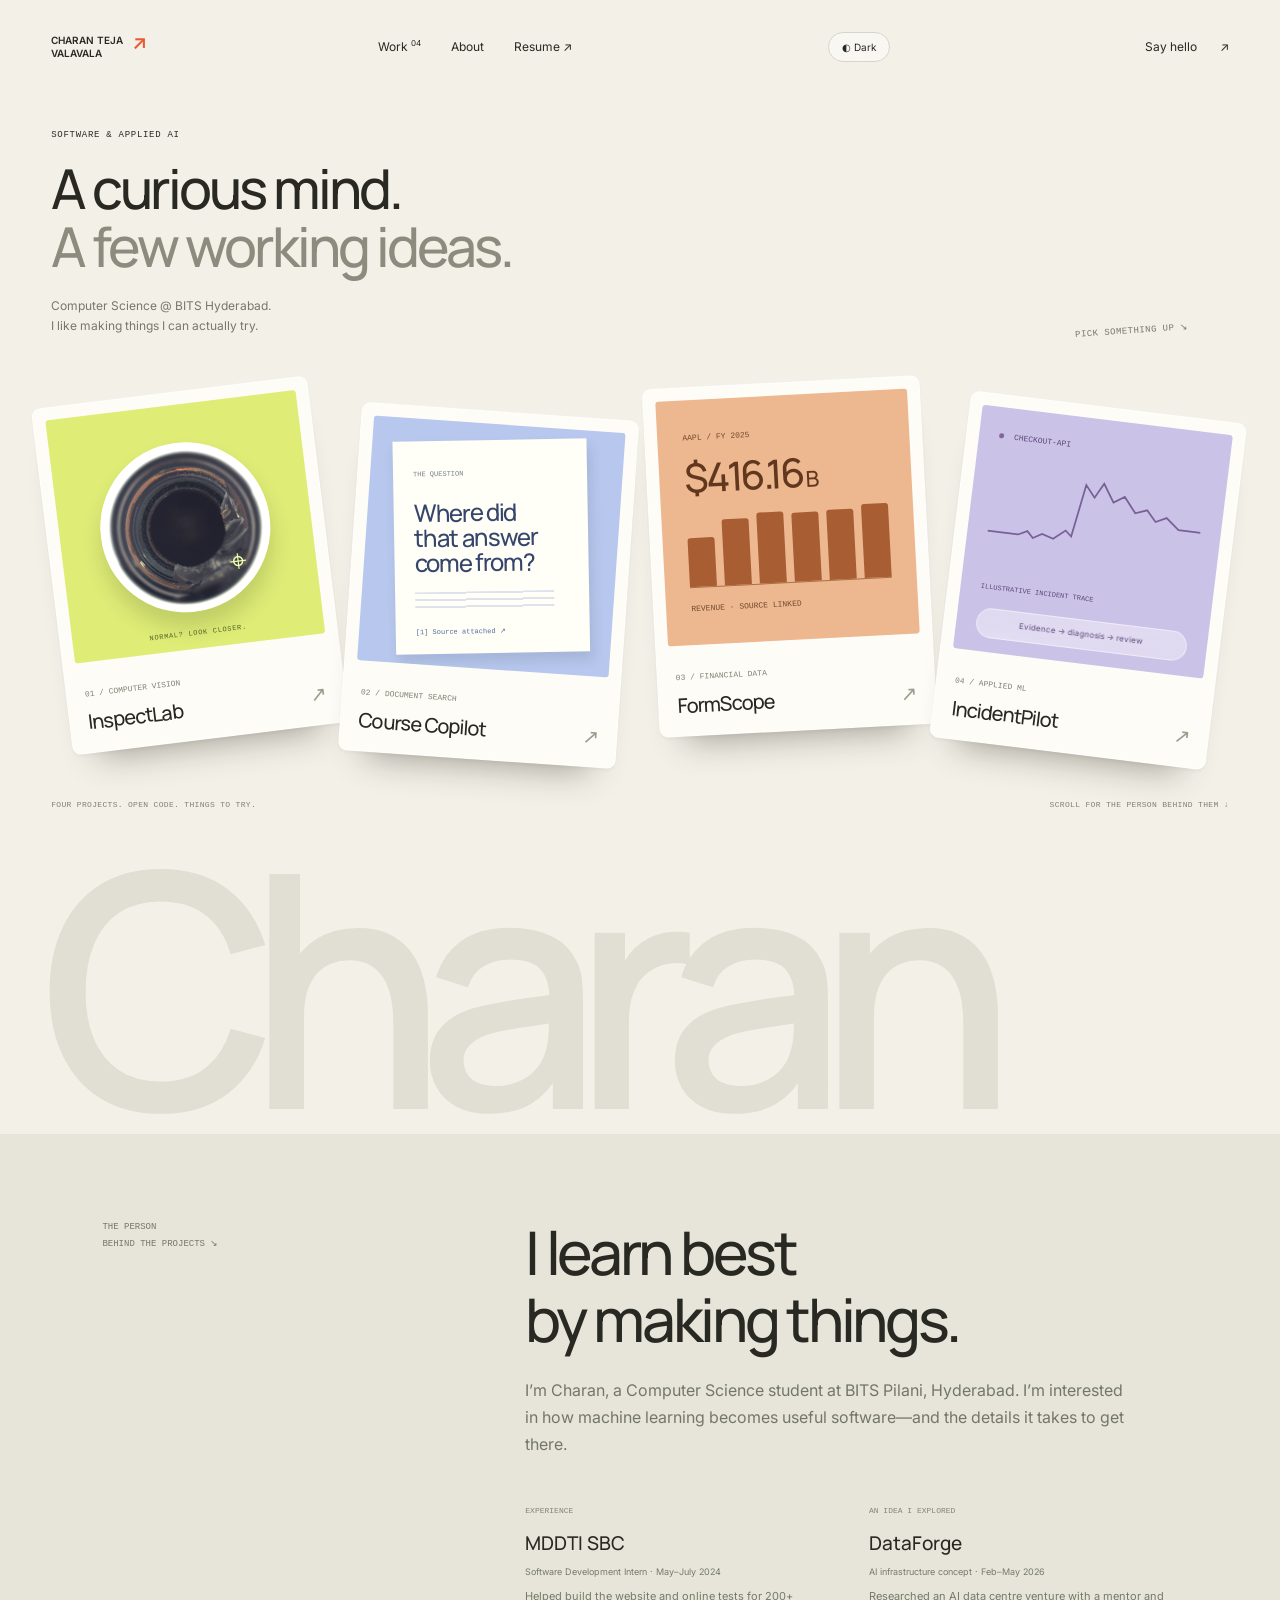
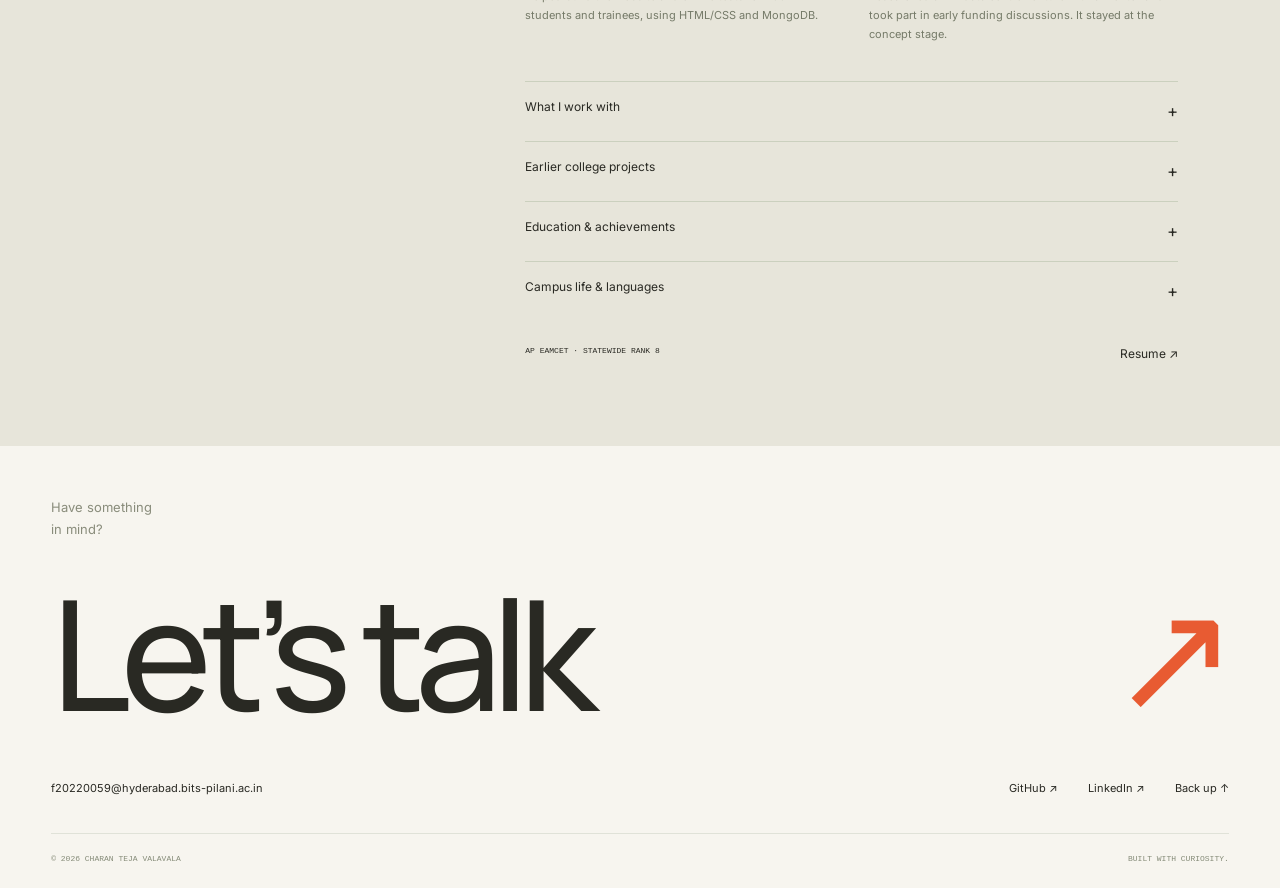
==== commit 83777ac8: "Rebuild portfolio as an explorable project collection with saved light and dark themes" ====
--- a/index.html
+++ b/index.html
@@ -21,85 +21,4 @@
 <script defer src="project-data.js"></script>
 <script defer src="script.js"></script>
 </head>
-<body>
-<a class="skip" href="#main">Skip to content</a>
-<header class="site-header wrap" id="top">
-<a class="wordmark" href="#top" aria-label="Charan Valavala home"><span class="monogram">cv<span>↗</span></span><span>CHARAN<br>VALAVALA</span></a>
-<nav class="glass nav" aria-label="Main navigation"><span class="nav-indicator" aria-hidden="true"></span><a href="#work" class="active">Work <sup>04</sup></a><a href="#about">About</a><a href="#contact">Contact</a></nav>
-<a class="header-resume" href="Charan_Teja_Valavala_Resume.pdf" target="_blank" rel="noopener">Resume <span>↗</span></a>
-</header>
-<main id="main">
-<section class="hero wrap" aria-labelledby="hero-title">
-<div class="hero-copy">
-<p class="eyebrow"><span class="blue-dot"></span> SOFTWARE & APPLIED AI</p>
-<h1 id="hero-title"><span class="line"><span>Charan</span></span><span class="line"><span>Valavala<span class="blue">.</span></span></span></h1>
-<p class="intro">I’m Charan, a Computer Science student at BITS Hyderabad. I build software around machine learning, document search and data.</p>
-<div class="hero-links"><a class="button primary" href="#work">Explore my work <span>↓</span></a><a class="text-link" href="https://github.com/charanvalavala" target="_blank" rel="noopener">GitHub ↗</a></div>
-<div class="hero-footnote"><span class="tiny-cross">✳</span><span>Built, tested, still learning.<br><span class="muted">A few things I’ve put that into.</span></span></div>
-</div>
-<div class="hero-stage" aria-label="Selected project preview">
-<div class="stage-label"><span>ON THE WORKBENCH</span><span id="preview-number">01 / 04</span></div>
-<div class="stage-orbit" aria-hidden="true"></div>
-<div class="preview-window" id="preview-window">
-<div class="window-chrome"><span><i></i><i></i><i></i></span><span id="preview-domain">inspectlab / visual inspection</span><span>↗</span></div>
-<a id="preview-link" href="demos/inspectlab/" aria-label="Open InspectLab demo"><img id="preview-image" src="assets/inspectlab.jpg" alt="InspectLab interface with a defect heatmap and normal reference" width="1440" height="900" fetchpriority="high"></a>
-</div>
-<div class="preview-note"><span class="status-dot"></span><span id="preview-caption">Vision transformer. Runs in your browser.</span></div>
-<div class="project-switch glass" role="group" aria-label="Choose project preview"><span class="switch-indicator" aria-hidden="true"></span><button type="button" data-preview="inspectlab" aria-pressed="true" aria-label="Preview InspectLab"><span>⌖</span><span>Vision</span></button><button type="button" data-preview="course-copilot" aria-pressed="false" aria-label="Preview Course Copilot"><span>≋</span><span>Search</span></button><button type="button" data-preview="formscope" aria-pressed="false" aria-label="Preview FormScope"><span>▥</span><span>Data</span></button><button type="button" data-preview="incidentpilot" aria-pressed="false" aria-label="Preview IncidentPilot"><span>⌘</span><span>Systems</span></button></div>
-</div>
-<div class="hero-bottom"><span>BASED IN INDIA · BITS PILANI, HYDERABAD</span><a href="#work">SCROLL TO EXPLORE <span>↓</span></a></div>
-</section>
-<section class="work wrap" id="work" aria-labelledby="work-title">
-<div class="section-heading reveal"><p class="eyebrow">01 — SELECTED WORK</p><div><h2 id="work-title">Ideas, put to work<span class="blue">.</span></h2><p>Four different problems.<br>Code, demos and what I learned.</p></div></div>
-<article class="project inspect-project" id="inspectlab">
-<div class="project-title reveal"><div><span class="eyebrow">01 / COMPUTER VISION</span><h3>InspectLab<span class="project-arrow">↗</span></h3></div><p>What looks normal?<br>And what doesn’t?</p></div>
-<div class="inspection-layout reveal">
-<div class="inspection-art">
-<div class="artifact-top"><span><span class="status-dot"></span> RECORDED MODEL OUTPUT</span><span>BOTTLE / 000</span></div>
-<div class="comparison" id="comparison" style="--split:50%">
-<img src="demos/inspectlab/samples/bottle-0.png" alt="MVTec bottle sample with a broken rim" width="224" height="224" loading="lazy">
-<canvas id="heatmap" width="448" height="448" aria-label="Recorded DINOv2 patch-distance heatmap for the same bottle"></canvas>
-<div class="comparison-line" aria-hidden="true"><span>‹ ›</span></div>
-<div class="compare-tags" aria-hidden="true"><span>INPUT</span><span>HEATMAP</span></div>
-</div>
-<div class="comparison-control"><label for="compare-range">Compare input & heatmap</label><input id="compare-range" type="range" min="0" max="100" value="50" aria-label="Heatmap comparison position" aria-valuetext="50 percent input, 50 percent heatmap"></div>
-<p class="artifact-caption" id="heatmap-status">Recorded inference · DINOv2 · 16 normal references</p>
-</div>
-<div class="project-copy">
-<p>I built a visual inspection tool that compares product images with normal examples and highlights unusual patches.</p>
-<p class="secondary-copy">A frozen DINOv2 encoder does the feature extraction. The browser demo runs the same quantized model used in the benchmark, including on new uploads.</p>
-<div class="metric-block"><strong>0.988<span>AUROC</span></strong><p>Mean image AUROC across three MVTec categories and three seeds. RGB baseline: 0.841.</p><span class="scope">349 test images · 16 references per category. Ranking performance, not threshold accuracy.</span></div>
-<p class="stack">Python / DINOv2 / ONNX / WebAssembly</p>
-<div class="project-actions"><a class="button primary" href="demos/inspectlab/">Try an image <span>↗</span></a><a class="text-link" href="https://github.com/charanvalavala/inspectlab" target="_blank" rel="noopener">Code ↗</a></div>
-<button class="detail-button" data-details="inspectlab">Build decisions & results <span>+</span></button>
-<a class="data-notice" href="demos/inspectlab/NOTICES.md">Sample: MVTec AD · data & model notices ↗</a>
-</div>
-</div>
-</article>
-<article class="project course-project" id="course-copilot">
-<div class="project-title reveal"><div><span class="eyebrow">02 / RETRIEVAL SYSTEMS</span><h3>Course Copilot<span class="project-arrow">↗</span></h3></div><p>A useful answer starts<br>with the right passage.</p></div>
-<div class="retrieval-stage reveal">
-<div class="query-paper"><span class="paper-label">01 / THE QUESTION</span><span class="query-mark" aria-hidden="true">“</span><p>When does Semester II<br>registration begin?</p><div class="query-bottom"><span>RECORDED QUERY</span><span>↗</span></div></div>
-<div class="retrieval-connector" aria-hidden="true"><span>BM25 + MiniLM</span><svg viewBox="0 0 180 40"><path d="M0 20H175m-8-6 8 6-8 6"/></svg><span>rank fusion</span></div>
-<div class="evidence-paper"><div><span class="paper-label">02 / THE EVIDENCE</span><span class="citation">[1]</span></div><h4>Semester II start dates</h4><p>In the official BITS Pilani academic calendar for 2025–26, Semester II student registration is listed for <mark>January 5, 2026.</mark></p><div class="source-line"><span>↳ semester-two-start.md</span><a href="demos/course-copilot/">Open source trail ↗</a></div></div>
-</div>
-<div class="project-under reveal"><div><p class="project-description">I combined keyword search with MiniLM embeddings so you can search documents and check the source behind each result.</p><p class="stack">Python / FastAPI / MiniLM / SQLite FTS5</p><div class="project-actions"><a class="button outline" href="demos/course-copilot/">Explore recorded demo ↗</a><a class="text-link" href="https://github.com/charanvalavala/course-copilot" target="_blank" rel="noopener">Code ↗</a><a class="text-link" href="https://charan-course-copilot.onrender.com/?v=20261101" target="_blank" rel="noopener">Live app ↗</a></div><button class="detail-button" data-details="course-copilot">Build decisions & results <span>+</span></button></div><div class="benchmark"><div class="benchmark-heading"><span>PUBLIC SCIFACT · HIT@5</span><strong>78.7<small>%</small></strong></div><div class="bar-row"><span>Lexical</span><i style="--value:76%"></i><b>76.0%</b></div><div class="bar-row"><span>Dense</span><i style="--value:69.7%"></i><b>69.7%</b></div><div class="bar-row highlighted"><span>Hybrid</span><i style="--value:78.7%"></i><b>78.7%</b></div><p class="scope">300 queries · 5,183 abstracts. Document relevance, not answer accuracy. The calendar example above is separate from this benchmark.</p></div></div>
-</article>
-<article class="project form-project" id="formscope">
-<div class="project-title reveal"><div><span class="eyebrow">03 / FINANCIAL DATA</span><h3>FormScope<span class="project-arrow">↗</span></h3></div><p>Keep the number<br>close to its source.</p></div>
-<div class="finance-layout reveal"><div class="project-copy"><p>Company financials are only useful if the periods line up. I built FormScope to check the dates, units and source facts before calculating ratios.</p><p class="secondary-copy">It also searches annual filings using lexical ranking and a quantized MiniLM model.</p><div class="small-result"><strong>40/40</strong><span>Pinned revenue and net-income values matched across 20 filings.</span></div><p class="scope">Comparison with saved references; not a fresh audit of the original filings.</p><p class="stack">Python / SEC EDGAR / ONNX / FastAPI</p><div class="project-actions"><a class="button outline" href="demos/formscope/">Explore recorded demo ↗</a><a class="text-link" href="https://github.com/charanvalavala/formscope" target="_blank" rel="noopener">Code ↗</a></div><a class="text-link live-link" href="https://charan-formscope.onrender.com/?v=20261101" target="_blank" rel="noopener">Open live app ↗</a><button class="detail-button" data-details="formscope">Build decisions & results <span>+</span></button></div>
-<div class="finance-art"><div class="artifact-top"><span>APPLE INC. / AAPL</span><span>RECORDED SNAPSHOT</span></div><div class="financial-value"><span>FY 2025 revenue</span><strong>$416.16<span>B</span></strong><span>USD · year ended September 27, 2025</span></div><div class="fact-connector" aria-hidden="true"><i></i><span>TRACE TO SOURCE</span></div><div class="filing-paper"><div><span class="filing-icon">10-K</span><span>Reported XBRL fact<br><small>Filed October 31, 2025</small></span><span>↗</span></div><dl><div><dt>Period</dt><dd>Sep 29, 2024 — Sep 27, 2025</dd></div><div><dt>Value</dt><dd>416,161,000,000 USD</dd></div><div><dt>Accession</dt><dd>0000320193-25-000079</dd></div></dl><a href="demos/formscope/">Inspect the snapshot and filing links ↗</a></div></div></div>
-</article>
-<article class="project incident-project" id="incidentpilot">
-<div class="project-title reveal"><div><span class="eyebrow">04 / APPLIED ML & SYSTEMS</span><h3>IncidentPilot<span class="project-arrow">↗</span></h3></div><p>A diagnosis is a start.<br>Show the evidence, too.</p></div>
-<div class="incident-layout reveal"><div class="trace-art"><div class="artifact-top"><span><span class="status-dot amber"></span> SYNTHETIC INCIDENT</span><span>CHECKOUT-API</span></div><h4>Latency rose after a release.</h4><p class="trace-subtitle">Recorded investigation · read-only tools</p><div class="trace-list"><details open><summary><span class="trace-num">01</span><span>Collect the evidence<small>Logs + metrics + runbook</small></span><span class="plus">+</span></summary><div class="trace-content"><p><code>metric-201</code> Checkout p95: <b>180 → 2,140 ms</b></p><p><code>metric-202</code> Inventory p95: <b>140 → 1,820 ms</b></p><p><code>metric-203</code> Database CPU: <b>52 → 49%</b></p></div></details><details><summary><span class="trace-num">02</span><span>Compare possible causes<small>Trained classifier</small></span><span class="plus">+</span></summary><div class="trace-content"><p>The classifier suggests inventory dependency latency. The trace links the diagnosis to six log and metric references.</p><p>Confidence in this recorded case: 0.662. A score is not proof of a cause.</p></div></details><details><summary><span class="trace-num">03</span><span>Ask for review<small>Awaiting approval · simulation only</small></span><span class="plus">+</span></summary><div class="trace-content"><p>Proposed action: review dependency rollback and traffic controls. Approval records a simulation; it does not change a production system.</p></div></details></div></div><div class="project-copy"><p>I wanted to compare a small language model with a simpler classifier, then put both inside a workflow where the evidence stays visible.</p><p class="secondary-copy">Read-only tools collect context. The system checks evidence references and keeps a versioned trace, with review required before a simulated action.</p><div class="model-comparison"><div><strong>8/8</strong><span>Classifier</span></div><div><strong>4/8</strong><span>Local Qwen scoring</span></div></div><p class="scope">Eight separate synthetic stress cases, four known causes. Twenty synthetic training cases. These are not real-world reliability scores.</p><p class="stack">Python / scikit-learn / Qwen / FastAPI</p><div class="project-actions"><a class="button outline" href="demos/incidentpilot/">Explore recorded demo ↗</a><a class="text-link" href="https://github.com/charanvalavala/incidentpilot" target="_blank" rel="noopener">Code ↗</a></div><a class="text-link live-link" href="https://charan-incidentpilot.onrender.com/?v=20261101" target="_blank" rel="noopener">Open live app ↗</a><button class="detail-button" data-details="incidentpilot">Build decisions & results <span>+</span></button></div></div>
-</article>
-<p class="demo-note">Course Copilot, FormScope and IncidentPilot have recorded demos that open immediately. Their live services may need time to wake. InspectLab downloads its model when you open the full demo.</p>
-</section>
-<section class="lab-section" id="lab"><div class="wrap"><div class="lab-heading reveal"><p class="eyebrow">A CLOSER LOOK</p><h2>What’s happening<br>under the hood?</h2></div><div class="lab-layout reveal"><div class="lab-projects" role="group" aria-label="Choose architecture"><button data-lab="inspectlab" aria-pressed="true">01 <span>InspectLab</span> ↗</button><button data-lab="course-copilot" aria-pressed="false">02 <span>Course Copilot</span> ↗</button><button data-lab="formscope" aria-pressed="false">03 <span>FormScope</span> ↗</button><button data-lab="incidentpilot" aria-pressed="false">04 <span>IncidentPilot</span> ↗</button></div><div id="pipeline"><div class="pipeline-step"><span>01</span><div><h3>Normal images → patch bank</h3><p>Select normal examples and keep a separate normal subset for threshold calibration.</p></div></div><div class="pipeline-step"><span>02</span><div><h3>Frozen ViT → cosine distance</h3><p>Extract patch vectors and find each patch’s nearest normal match.</p></div></div><div class="pipeline-step"><span>03</span><div><h3>Heatmap + calibrated threshold</h3><p>Display unusual regions, the matching normal patch and measured failure cases.</p></div></div></div></div></div></section>
-<section class="about wrap" id="about"><div class="section-heading reveal"><p class="eyebrow">02 — A LITTLE BACKGROUND</p><div><h2>Still figuring things out.<br>Mostly by building.</h2></div></div><div class="about-layout"><div class="about-intro reveal"><p>I’m studying Computer Science at BITS Pilani, Hyderabad. I enjoy taking an idea through the parts that make it usable: the model, the data, the backend and the interface.</p><p>Right now, I’m looking for software and applied AI internships where I can contribute, get useful feedback and take on more responsibility.</p><a class="text-link" href="Charan_Teja_Valavala_Resume.pdf" target="_blank" rel="noopener">The one-page version ↗</a><div class="rank"><strong>08<span>th</span></strong><div>AP EAMCET<br><span>Statewide rank</span></div></div></div><div class="experience reveal"><article><span class="eyebrow">MAY — JULY 2024</span><h3>MDDTI SBC</h3><span class="role">Software Development Intern</span><p>Helped develop the website and online test platform for 200+ students and trainees, working on HTML/CSS pages and MongoDB-backed features.</p></article><article><span class="eyebrow">FEBRUARY — MAY 2026</span><h3>DataForge</h3><span class="role">AI infrastructure venture · concept stage</span><p>Explored an AI data centre idea with a mentor, researched infrastructure needs and took part in early funding discussions. It remained an early-stage concept.</p></article></div></div><div class="toolkit reveal"><span class="eyebrow">WHAT I WORK WITH</span><dl><div><dt>Languages</dt><dd>Python, SQL, C, C++, Java, JavaScript, HTML, CSS</dd></div><div><dt>Data & ML</dt><dd>NumPy, Pandas, Matplotlib, scikit-learn, OpenCV, PyTorch, DINOv2, Sentence Transformers, ONNX</dd></div><div><dt>Building & shipping</dt><dd>FastAPI, MongoDB, SQLite, Git, Docker, pytest, GitHub Actions</dd></div></dl></div><div class="coursework reveal"><span class="eyebrow">EARLIER COLLEGE PROJECTS</span><details><summary>Diabetic Retinopathy Detection<span class="plus">+</span></summary><div><p>Used Python and OpenCV for texture and colour feature extraction from retinal fundus images, then trained and evaluated SVM classifiers with scikit-learn.</p></div></details><details><summary>Reinforcement Learning for Object Tracking<span class="plus">+</span></summary><div><p>Designed a grid-based environment with stochastic terminal states and teleportation, then compared on-policy and off-policy Monte Carlo control for convergence and policy behaviour.</p></div></details></div></section>
-<section class="contact" id="contact"><div class="wrap"><div class="contact-top"><span class="eyebrow">03 — NEXT CONVERSATION</span><span>SOFTWARE / APPLIED AI / DATA</span></div><a class="contact-title" href="mailto:f20220059@hyderabad.bits-pilani.ac.in">Let’s build<br>something<span class="contact-arrow">↗</span></a><div class="contact-bottom"><div><a class="email" href="mailto:f20220059@hyderabad.bits-pilani.ac.in">f20220059@hyderabad.bits-pilani.ac.in</a><button class="copy-email" aria-label="Copy email address">Copy email ⧉</button></div><div class="socials"><a href="https://www.linkedin.com/in/valavala-charan-teja-b02815251/" target="_blank" rel="noopener">LinkedIn ↗</a><a href="https://github.com/charanvalavala" target="_blank" rel="noopener">GitHub ↗</a><a href="Charan_Teja_Valavala_Resume.pdf" target="_blank" rel="noopener">Resume ↗</a></div></div><footer><span>© 2026 CHARAN TEJA VALAVALA</span><a href="#top">BACK TO TOP ↑</a></footer></div></section>
-</main>
-<dialog class="project-dialog" aria-labelledby="dialog-title"><div class="dialog-top"><span class="eyebrow">BUILD NOTES</span><button class="dialog-close" aria-label="Close project notes">✕</button></div><div id="dialog-content"></div></dialog><div class="toast" role="status" aria-live="polite" hidden></div>
-</body>
-</html>
+<body><a class="skip" href="#work">Skip to projects</a><header><a class="brand" href="#top">CHARAN TEJA<br>VALAVALA<span>↗</span></a><nav aria-label="Main navigation"><a href="#work">Work <sup>04</sup></a><a href="#about">About</a><a href="Charan_Teja_Valavala_Resume.pdf" target="_blank" rel="noopener">Resume ↗</a></nav><button class="theme-toggle" type="button" aria-label="Toggle dark mode" aria-pressed="false">◐ Dark</button><a class="hello" href="mailto:f20220059@hyderabad.bits-pilani.ac.in">Say hello <span>↗</span></a></header><main id="top"><section class="collection" id="work" aria-labelledby="collection-title"><div class="collection-intro"><p>SOFTWARE & APPLIED AI</p><h1 id="collection-title">A curious mind.<br><span>A few working ideas.</span></h1><div class="intro-bottom"><p>Computer Science @ BITS Hyderabad.<br>I like making things I can actually try.</p><span class="collection-hint">PICK SOMETHING UP ↘</span></div></div><div class="objects"><article class="object inspectlab" id="inspectlab"><a class="object-open" href="demos/inspectlab/" data-open="inspectlab" aria-label="Explore InspectLab"><div class="object-face"><div class="vision-object"><img src="demos/inspectlab/samples/bottle-0.png" width="224" height="224" alt="Broken bottle inspection sample"><span class="scan-line"></span><span class="target">⌖</span></div><span class="object-caption">NORMAL? LOOK CLOSER.</span></div><div class="object-info"><span>01 / Computer vision</span><h2>InspectLab<b>↗</b></h2></div></a></article><article class="object course-copilot" id="course-copilot"><a class="object-open" href="demos/course-copilot/" data-open="course-copilot" aria-label="Explore Course Copilot"><div class="object-face"><div class="paper-object"><span>THE QUESTION</span><p>Where did<br>that answer<br>come from?</p><div class="paper-lines"></div><b>[1] Source attached ↗</b></div></div><div class="object-info"><span>02 / Document search</span><h2>Course Copilot<b>↗</b></h2></div></a></article><article class="object formscope" id="formscope"><a class="object-open" href="demos/formscope/" data-open="formscope" aria-label="Explore FormScope"><div class="object-face"><div class="finance-object"><span>AAPL / FY 2025</span><strong>$416.16<small>B</small></strong><div class="chart" aria-label="Apple annual revenue from 2020 to 2025"><i style="height:66%"></i><i style="height:88%"></i><i style="height:95%"></i><i style="height:92%"></i><i style="height:94%"></i><i style="height:100%"></i></div><span>REVENUE · SOURCE LINKED</span></div></div><div class="object-info"><span>03 / Financial data</span><h2>FormScope<b>↗</b></h2></div></a></article><article class="object incidentpilot" id="incidentpilot"><a class="object-open" href="demos/incidentpilot/" data-open="incidentpilot" aria-label="Explore IncidentPilot"><div class="object-face"><div class="system-object"><span class="system-label"><i></i> CHECKOUT-API</span><svg viewBox="0 0 240 90"><path d="M0 75H35L45 70 52 77 62 71 75 75 88 64 95 70 105 10 116 23 125 6 138 26 150 18 164 35 177 30 188 42 200 36 215 48H240"/></svg><span>ILLUSTRATIVE INCIDENT TRACE</span><div class="system-pill">Evidence → diagnosis → review</div></div></div><div class="object-info"><span>04 / Applied ML</span><h2>IncidentPilot<b>↗</b></h2></div></a></article></div><div class="collection-footer"><span>FOUR PROJECTS. OPEN CODE. THINGS TO TRY.</span><span>SCROLL FOR THE PERSON BEHIND THEM ↓</span></div><div class="big-name" aria-hidden="true">Charan</div></section><section class="about" id="about"><div class="about-label">THE PERSON<br>BEHIND THE PROJECTS ↘</div><div class="about-main"><h2>I learn best<br>by making things.</h2><p>I’m Charan, a Computer Science student at BITS Pilani, Hyderabad. I’m interested in how machine learning becomes useful software—and the details it takes to get there.</p><div class="background"><div><span>EXPERIENCE</span><h3>MDDTI SBC</h3><p>Software Development Intern · May–July 2024</p><p>Helped build the website and online tests for 200+ students and trainees, using HTML/CSS and MongoDB.</p></div><div><span>AN IDEA I EXPLORED</span><h3>DataForge</h3><p>AI infrastructure concept · Feb–May 2026</p><p>Researched an AI data centre venture with a mentor and took part in early funding discussions. It stayed at the concept stage.</p></div></div><details><summary>What I work with <span>+</span></summary><p>Python, SQL, C, C++, Java, JavaScript, HTML/CSS · NumPy, Pandas, Matplotlib, scikit-learn, OpenCV, PyTorch, Sentence Transformers, ONNX · FastAPI, MongoDB, SQLite, Git, Docker, pytest, GitHub Actions.</p></details><details><summary>Earlier college projects <span>+</span></summary><p><b>Diabetic Retinopathy Detection:</b> OpenCV texture and colour features with scikit-learn SVM classifiers.</p><p><b>Object Tracking with Reinforcement Learning:</b> A stochastic grid environment comparing on-policy and off-policy Monte Carlo control.</p></details><details><summary>Education & achievements <span>+</span></summary><p><b>BITS Pilani, Hyderabad Campus:</b> B.E. Computer Science, currently enrolled.</p><p>Relevant coursework: Object-Oriented Programming, Machine Learning, Reinforcement Learning, Foundations of Data Science, Data Structures and Algorithms, Database Systems and Artificial Intelligence.</p><p><b>Narayana Junior College:</b> Class XII, 98.1% (2022).<br><b>Narayana High School:</b> Class X, 10 GPA (2020).<br><b>AP EAMCET:</b> Statewide rank 8.</p></details><details><summary>Campus life & languages <span>+</span></summary><p>Helped with behind-the-scenes operations for ARENA through the Department of Firewallz. Participated in cultural events and native-language activities with Brindavanam.</p><p>Languages: English, Hindi and Telugu.</p></details><div class="about-bottom"><span>AP EAMCET · STATEWIDE RANK 8</span><a href="Charan_Teja_Valavala_Resume.pdf">Resume ↗</a></div></div></section><footer id="contact"><p>Have something<br>in mind?</p><a class="contact-cta" href="mailto:f20220059@hyderabad.bits-pilani.ac.in">Let’s talk<span>↗</span></a><div class="footer-row"><a href="mailto:f20220059@hyderabad.bits-pilani.ac.in">f20220059@hyderabad.bits-pilani.ac.in</a><div><a href="https://github.com/charanvalavala">GitHub ↗</a><a href="https://www.linkedin.com/in/valavala-charan-teja-b02815251/">LinkedIn ↗</a><a href="#top">Back up ↑</a></div></div><div class="copyright">© 2026 CHARAN TEJA VALAVALA <span>BUILT WITH CURIOSITY.</span></div></footer></main><dialog aria-labelledby="project-title"><div class="dialog-bar"><span id="project-category"></span><button class="close" aria-label="Close project">Close ✕</button></div><div class="dialog-layout"><div class="dialog-image"><img id="project-image" width="1440" height="900" alt=""></div><div class="dialog-copy"><span id="project-number"></span><h2 id="project-title"></h2><p id="project-description"></p><div class="dialog-actions"><a id="demo-link" class="demo-button">Explore demo ↗</a><a id="code-link" target="_blank" rel="noopener">Code ↗</a></div><p class="demo-kind" id="demo-kind"></p><details><summary>Results & build notes <span>+</span></summary><div id="project-notes"></div></details></div></div></dialog></body></html>
--- a/styles.css
+++ b/styles.css
@@ -1,6 +1,7 @@
-:root{--paper:#f7f7f2;--ink:#252621;--muted:#66685f;--blue:#254ee8;--line:#dedfd7;--ease:cubic-bezier(.22,1,.36,1)}*{box-sizing:border-box}html{scroll-behavior:smooth;scroll-padding-top:100px}body{margin:0;background:var(--paper);color:var(--ink);font:15px/1.7 Inter,sans-serif;-webkit-font-smoothing:antialiased}a{color:inherit;text-decoration:none}button,input{font:inherit}button,summary{cursor:pointer}button{color:inherit}img{display:block;max-width:100%}h1,h2,h3,h4,p{margin:0}h1,h2,h3,h4{font-family:Manrope,sans-serif;font-weight:600;line-height:1.1}a:focus-visible,button:focus-visible,input:focus-visible,summary:focus-visible{outline:3px solid var(--blue);outline-offset:5px}[hidden]{display:none!important}.wrap{width:min(1280px,calc(100% - 100px));margin:auto}.blue{color:var(--blue)}.muted{color:var(--muted)}.eyebrow,.stage-label,.artifact-top,.paper-label,.stack,.scope,.hero-bottom,.artifact-caption,.data-notice,footer{font-family:ui-monospace,monospace}.eyebrow{font-size:10px;letter-spacing:.1em}.skip{position:fixed;top:-100px;background:white;padding:10px;z-index:99}.skip:focus{top:10px}.site-header{height:110px;display:flex;align-items:center;justify-content:space-between}.wordmark{display:flex;align-items:center;gap:12px;font-size:9px;font-weight:600;line-height:1.4}.monogram{font:800 34px Manrope;letter-spacing:-3px}.monogram>span{color:var(--blue);font-size:19px;margin-left:3px}.header-resume{font-size:12px}.header-resume span{margin-left:15px}.glass{background:#ffffffa8;border:1px solid #fff;box-shadow:inset 0 1px 2px white,0 8px 28px #202b5014;backdrop-filter:blur(22px) saturate(1.5);-webkit-backdrop-filter:blur(22px) saturate(1.5)}.nav{position:fixed;top:30px;left:50%;transform:translateX(-50%);z-index:40;border-radius:40px;padding:5px;display:flex}.nav a{padding:10px 23px;font-size:12px;position:relative;z-index:1}.nav a.active{color:var(--blue)}.nav sup{font-size:8px}.nav-indicator,.switch-indicator{position:absolute;left:0;top:5px;height:calc(100% - 10px);border-radius:40px;background:white;box-shadow:0 2px 6px #24356616;transition:transform .5s var(--ease),width .5s var(--ease);pointer-events:none}.hero{display:grid;grid-template-columns:1.05fr 1fr;gap:6%;padding-top:55px}.hero h1{font-size:clamp(65px,7.6vw,110px);line-height:.98;letter-spacing:-.075em;margin:28px 0}.line{display:block;overflow:hidden;padding-bottom:8px;margin-bottom:-8px}.line>span{display:block;animation:rise .9s var(--ease) both}.line:nth-child(2)>span{animation-delay:.1s}.intro{font-size:15px;max-width:410px;color:#5e6257;margin-top:26px}.blue-dot,.status-dot{display:inline-block;width:6px;height:6px;border-radius:50%;background:var(--blue);margin-right:8px;vertical-align:middle}.hero-links,.project-actions{display:flex;align-items:center;gap:25px;margin-top:26px;flex-wrap:wrap}.button{display:inline-flex;align-items:center;justify-content:center;gap:25px;font-size:11px;font-weight:500;padding:13px 18px;border-radius:8px;transition:transform .3s,box-shadow .3s}.button:hover{transform:translateY(-3px);box-shadow:0 8px 15px #25345518}.primary{background:var(--blue);color:white}.outline{border:1px solid #bdc3b5}.text-link{font-size:11px;border-bottom:1px solid #b8beaf;padding:4px 0}.text-link:hover{color:var(--blue)}.hero-footnote{display:flex;align-items:center;gap:16px;font-size:10px;margin-top:34px}.tiny-cross{font-size:35px;color:#858c78}.hero-stage{height:460px;background:#e9e8f4;border-radius:16px;align-self:center;position:relative;padding:24px;isolation:isolate}.stage-label{display:flex;justify-content:space-between;font-size:9px;color:#646079}.stage-orbit{position:absolute;width:290px;height:290px;top:50%;left:50%;transform:translate(-50%,-50%);border:1px solid #c7c4da;border-radius:50%;z-index:-1}.preview-window{border-radius:10px;overflow:hidden;margin:55px -35px 0 0;background:#222;box-shadow:0 26px 38px -23px #29234688;transform:perspective(1000px) rotateY(-7deg) rotateZ(-2deg);transition:transform .5s var(--ease)}.preview-window:hover{transform:none}.window-chrome{display:flex;justify-content:space-between;align-items:center;background:#fafafa;height:28px;padding:0 12px;font:9px ui-monospace,monospace;color:#777}.window-chrome>span:first-child{display:flex;gap:4px}.window-chrome i{background:#ced0d8;border-radius:50%;width:5px;height:5px}.preview-window img{width:100%;height:250px;object-fit:cover;object-position:top}.preview-note{font-size:10px;color:#626079;margin-top:28px}.project-switch{position:absolute;bottom:-24px;left:50%;transform:translateX(-50%);padding:5px;border-radius:40px;display:flex;white-space:nowrap}.project-switch button{background:transparent;border:0;padding:10px 16px;font-size:10px;position:relative;display:flex;gap:7px;align-items:center;z-index:1}.project-switch button>span:first-child{font-size:19px;line-height:1}.project-switch button[aria-pressed=true]{color:var(--blue)}.hero-bottom{grid-column:1/-1;display:flex;justify-content:space-between;font-size:9px;color:var(--muted);border-bottom:1px solid var(--line);padding-bottom:22px;margin-top:22px}.hero-bottom a span{margin-left:20px}.work{padding-top:100px}.section-heading{margin-bottom:48px}.section-heading .eyebrow{color:var(--muted);margin-bottom:22px}.section-heading>div{display:flex;align-items:flex-end;justify-content:space-between;gap:30px}.section-heading h2{font-size:clamp(34px,4vw,56px);letter-spacing:-.055em}.section-heading>div>p{font-size:12px;color:var(--muted)}.project{padding:30px 0 70px}.project+.project{border-top:1px solid var(--line);padding-top:40px}.project-title{display:flex;align-items:flex-end;justify-content:space-between;margin-bottom:30px;gap:25px}.project-title .eyebrow{font-size:9px;color:var(--muted)}.project-title h3{font-size:36px;letter-spacing:-.05em;margin-top:10px}.project-arrow{font-size:26px;color:#8d9582;margin-left:20px}.project-title>p{font-size:12px;color:var(--muted)}.inspection-layout,.incident-layout{display:grid;grid-template-columns:1.2fr 1fr;gap:7%;align-items:center}.inspection-art{background:#e9e8e1;border-radius:12px;padding:25px 30px}.artifact-top{display:flex;justify-content:space-between;gap:10px;font-size:8px;color:#626859}.comparison{position:relative;width:min(360px,100%);aspect-ratio:1;margin:25px auto 10px;border-radius:50%;overflow:hidden;background:#4b4e49;box-shadow:0 15px 28px #26301e22}.comparison>img,.comparison>canvas{position:absolute;inset:0;width:100%;height:100%}.comparison>canvas{clip-path:inset(0 0 0 var(--split))}.comparison-line{position:absolute;top:0;bottom:0;left:var(--split);width:1px;background:#fffa}.comparison-line>span{position:absolute;top:50%;left:50%;transform:translate(-50%,-50%);border-radius:50%;background:#fffffff0;width:38px;height:38px;display:grid;place-items:center;letter-spacing:4px;font-size:18px;padding-left:4px}.compare-tags{position:absolute;bottom:30px;left:22%;right:22%;display:flex;justify-content:space-between;color:white;font-size:8px;text-shadow:0 1px 5px black}.comparison-control{display:flex;justify-content:space-between;align-items:center;gap:15px;margin-top:20px;font-size:10px}.comparison-control input{width:135px;accent-color:var(--blue)}.artifact-caption{font-size:8px;color:var(--muted);margin-top:12px}.project-copy>p:first-child,.project-description{font-size:19px;line-height:1.6;letter-spacing:-.025em}.secondary-copy{font-size:13px;color:var(--muted);margin-top:15px}.metric-block{border-top:1px solid var(--line);margin-top:25px;padding-top:20px}.metric-block strong{display:block;font:500 62px/1 Manrope;letter-spacing:-.06em}.metric-block strong span{font:10px Inter;margin-left:12px;color:var(--muted);letter-spacing:0}.metric-block p{font-size:12px;margin-top:14px}.scope{display:block;font-size:9px;line-height:1.8;color:var(--muted);margin-top:10px}.stack{font-size:9px;color:var(--muted);margin-top:22px}.detail-button{background:none;border:0;border-bottom:1px solid var(--line);padding:12px 0;margin-top:10px;font-size:11px;display:inline-flex;gap:25px;align-items:center}.detail-button span{font-size:19px}.data-notice{font-size:8px;display:block;margin-top:10px;text-decoration:underline;color:var(--muted)}.retrieval-stage{background:#e9edf4;padding:48px;border-radius:12px;display:grid;grid-template-columns:1fr 110px 1.1fr;align-items:center}.query-paper{padding:27px;background:#fafaf7;transform:rotate(-2deg);box-shadow:0 12px 28px #35496f0c}.paper-label{font-size:8px;color:var(--muted)}.query-mark{font:74px/1 Georgia;color:var(--blue);height:60px;display:block;margin-top:24px}.query-paper p{font:500 23px/1.5 Manrope;letter-spacing:-.04em}.query-bottom{display:flex;justify-content:space-between;margin-top:40px;font:8px ui-monospace,monospace;color:var(--muted)}.retrieval-connector{text-align:center;font:8px ui-monospace,monospace;color:#667491;padding:10px}.retrieval-connector svg{width:100%;display:block;margin:10px 0;fill:none;stroke:#8a9bbb;stroke-width:1.5}.evidence-paper{background:white;padding:28px;transform:rotate(1deg);box-shadow:0 10px 20px #3448690a}.evidence-paper>div:first-child{display:flex;justify-content:space-between}.citation{font:10px ui-monospace,monospace;color:var(--blue);background:#edf1ff;padding:4px}.evidence-paper h4{font-size:18px;margin-top:25px}.evidence-paper p{font-size:12px;line-height:2;color:#62685d;margin:14px 0 22px}mark{background:#e7ecff;color:#2947a8}.source-line{display:flex;justify-content:space-between;gap:12px;flex-wrap:wrap;font:8px ui-monospace,monospace;border-top:1px solid var(--line);padding-top:15px}.source-line a{color:var(--blue)}.project-under{display:grid;grid-template-columns:1.15fr 1fr;gap:10%;margin-top:35px}.benchmark-heading{display:flex;justify-content:space-between;align-items:center;margin-bottom:20px}.benchmark-heading>span{font:9px ui-monospace,monospace;color:var(--muted)}.benchmark-heading strong{font:500 40px Manrope;letter-spacing:-.05em}.benchmark-heading small{font-size:16px}.bar-row{display:grid;grid-template-columns:55px 1fr 42px;gap:12px;align-items:center;font-size:10px;margin:12px 0}.bar-row i{height:5px;background:#e2e5db;border-radius:10px;overflow:hidden}.bar-row i:after{content:'';display:block;width:var(--value);height:100%;background:#969f8d;border-radius:10px}.bar-row b{text-align:right;font-weight:400}.highlighted{color:var(--blue)}.highlighted i:after{background:var(--blue)}.finance-layout{display:grid;grid-template-columns:1fr 1.15fr;gap:8%;align-items:center}.finance-art{background:#eae8e1;border-radius:12px;padding:28px 32px 35px}.financial-value{padding-top:30px;text-align:center}.financial-value>span{font-size:10px;color:var(--muted)}.financial-value strong{display:block;font:500 clamp(45px,5vw,72px)/1.3 Manrope;letter-spacing:-.06em}.financial-value strong span{color:#979e8d;font-size:.7em}.financial-value>span:last-child{font-size:9px}.fact-connector{height:65px;display:flex;align-items:center;justify-content:center;position:relative}.fact-connector i{position:absolute;width:1px;height:100%;background:#b7bfac}.fact-connector span{position:relative;background:#eae8e1;padding:5px 10px;font:8px ui-monospace,monospace;color:#747e66}.filing-paper{background:#fffefa;border:1px solid white;padding:22px;border-radius:5px;transform:rotate(-1.5deg);box-shadow:0 12px 24px #6054290b}.filing-paper>div{display:flex;align-items:center;gap:14px;font-size:12px}.filing-paper>div>span:last-child{margin-left:auto}.filing-icon{padding:14px 7px;border:1px solid #cdd3c3;font-size:9px;border-radius:4px}.filing-paper small{font-size:9px;color:var(--muted)}.filing-paper dl{font-size:9px;margin-top:20px}.filing-paper dl>div{display:flex;justify-content:space-between;gap:20px;border-top:1px solid #e7eade;padding:8px 0}.filing-paper dt{color:var(--muted)}.filing-paper dd{margin:0;text-align:right;font-family:ui-monospace,monospace}.filing-paper>a{font-size:9px;color:var(--blue)}.small-result{display:flex;gap:25px;align-items:center;margin-top:25px;border-top:1px solid var(--line);padding-top:20px}.small-result strong{font:500 44px Manrope;letter-spacing:-.05em}.small-result span{font-size:11px;max-width:210px}.live-link{display:inline-block;margin:10px 22px 0 0}.trace-art{background:#eae8f2;padding:28px 30px;border-radius:12px}.amber{background:#a36a2f}.trace-art h4{font-size:25px;letter-spacing:-.04em;margin-top:32px}.trace-subtitle{font-size:10px;color:var(--muted);margin-top:10px}.trace-list{margin-top:27px}details{border-top:1px solid #d1d2c9}summary{list-style:none}summary::-webkit-details-marker{display:none}.trace-list summary{display:flex;gap:15px;align-items:center;font-size:12px;padding:17px 0}.trace-list small{display:block;font-size:9px;color:#6e6a7d;margin-top:4px}.trace-num{display:grid;place-items:center;width:25px;height:25px;background:#faf9ff;border-radius:50%;font:9px ui-monospace,monospace;flex-shrink:0}.plus{margin-left:auto;font-size:19px;transition:transform .3s}details[open] .plus{transform:rotate(45deg)}.trace-content{padding:0 0 18px 40px;font-size:10px;color:#625e70;line-height:1.9}.trace-content p+p{margin-top:8px}.trace-content code{font-size:9px;margin-right:7px}.model-comparison{display:flex;gap:45px;margin-top:25px;padding-top:20px;border-top:1px solid var(--line)}.model-comparison>div{display:flex;flex-direction:column}.model-comparison strong{font:500 44px/1.2 Manrope;letter-spacing:-.06em}.model-comparison span{font-size:10px;color:var(--muted);margin-top:8px}.demo-note{font-size:10px;color:var(--muted);max-width:800px;padding-bottom:55px}.lab-section{background:#eceee5;padding:70px 0}.lab-heading{display:flex;justify-content:space-between;align-items:flex-start;margin-bottom:38px}.lab-heading h2{width:60%;font-size:37px;letter-spacing:-.045em}.lab-layout{display:grid;grid-template-columns:.9fr 1.5fr;gap:12%}.lab-projects{display:flex;flex-direction:column}.lab-projects button{border:0;background:none;border-bottom:1px solid #d2d7c9;padding:17px 0;display:flex;gap:18px;align-items:center;text-align:left;font:10px ui-monospace,monospace;color:#747e68}.lab-projects span{flex:1;font:15px Manrope;color:var(--ink)}.lab-projects button[aria-pressed=true],.lab-projects button[aria-pressed=true] span{color:var(--blue)}.pipeline-step{display:flex;gap:22px;padding:18px 0;border-top:1px solid #d2d7c9}.pipeline-step>span{font:10px ui-monospace,monospace;color:#7b856e}.pipeline-step h3{font-size:15px}.pipeline-step p{font-size:11px;color:#66715e;margin-top:9px}.about{padding:100px 0 90px}.about h2{font-size:clamp(34px,4vw,53px);line-height:1.15}.about-layout{display:grid;grid-template-columns:1fr 1fr;gap:13%;margin-top:45px}.about-intro>p{font-size:17px;letter-spacing:-.02em}.about-intro>p+p{font-size:13px;color:var(--muted);margin-top:20px;letter-spacing:0}.about-intro>.text-link{display:inline-block;margin-top:20px}.rank{display:flex;align-items:center;gap:25px;margin-top:25px}.rank strong{font:500 65px Manrope;letter-spacing:-.06em}.rank strong span{font-size:22px;margin-left:3px}.rank>div{font-size:11px}.rank>div span{color:var(--muted)}.experience article+article{margin-top:28px;padding-top:28px;border-top:1px solid var(--line)}.experience .eyebrow{font-size:9px;color:var(--muted)}.experience h3{font-size:23px;margin-top:12px}.role{font-size:10px;display:block;color:var(--blue);margin-top:6px}.experience p{font-size:12px;color:var(--muted);margin-top:13px}.toolkit{display:grid;grid-template-columns:1fr 2fr;gap:50px;border-top:1px solid var(--line);padding-top:25px;margin-top:50px}.toolkit dl{margin:0}.toolkit dl>div{display:grid;grid-template-columns:140px 1fr;gap:20px;font-size:11px;margin-bottom:17px}.toolkit dt{color:var(--muted)}.toolkit dd{margin:0}.coursework{margin-top:35px}.coursework>.eyebrow{display:block;margin-bottom:18px}.coursework summary{display:flex;justify-content:space-between;align-items:center;padding:18px 0;font-size:13px}.coursework details>div{font-size:12px;color:var(--muted);padding-bottom:22px;max-width:850px}.contact{background:#e3e8f4;padding-top:40px}.contact-top{display:flex;justify-content:space-between;font-size:9px;color:#66728b}.contact-title{display:block;position:relative;font:500 clamp(60px,8.6vw,120px)/1.05 Manrope;letter-spacing:-.065em;padding:48px 0}.contact-arrow{position:absolute;right:0;top:50%;transform:translateY(-50%);font-size:140px;color:var(--blue);transition:transform .4s}.contact-title:hover .contact-arrow{transform:translate(10px,calc(-50% - 10px))}.contact-bottom{display:flex;justify-content:space-between;gap:25px;align-items:flex-end;padding-bottom:40px}.contact-bottom>div:first-child{display:flex;flex-direction:column;gap:12px}.email{font-size:14px}.copy-email{background:none;border:0;text-align:left;padding:0;font-size:10px;color:#65718a;width:max-content}.socials{display:flex;gap:30px;font-size:12px}footer{display:flex;justify-content:space-between;border-top:1px solid #c8d0df;padding:22px 0;color:#66718b;font-size:8px}.project-dialog{width:min(700px,calc(100% - 32px));max-height:85dvh;border:1px solid white;border-radius:20px;background:#fafaf6;padding:30px;color:var(--ink);box-shadow:0 30px 100px #14203d44}.project-dialog::backdrop{background:#27303e55;backdrop-filter:blur(8px)}.dialog-top{display:flex;align-items:center;justify-content:space-between;margin-bottom:20px}.dialog-close{border:0;width:36px;height:36px;border-radius:50%;background:#ebece5}.project-dialog h2{font-size:36px;letter-spacing:-.04em}.project-dialog h3{font-size:14px;margin:24px 0 10px}.project-dialog p{font-size:13px;color:var(--muted);margin-top:10px}.dialog-links{display:flex;gap:25px;margin-top:25px}.toast{position:fixed;bottom:25px;left:50%;transform:translateX(-50%);background:var(--ink);color:white;padding:12px 22px;border-radius:40px;font-size:12px;z-index:70}.js .reveal{opacity:0;transform:translateY(22px);transition:opacity .7s var(--ease),transform .7s var(--ease)}.js .reveal.visible{opacity:1;transform:none}details[open]>div{animation:fade .35s var(--ease)}@keyframes rise{from{transform:translateY(110%)}to{transform:none}}@keyframes fade{from{opacity:0;transform:translateY(-5px)}to{opacity:1;transform:none}}
-@media(max-width:1050px){.wrap{width:calc(100% - 64px)}.hero{gap:4%}.hero h1{font-size:80px}.hero-stage{height:410px;padding:20px}.preview-window{margin-right:-12px}.preview-window img{height:215px}.project-switch button{padding:10px 12px}.intro{font-size:14px}.retrieval-stage{padding:28px;grid-template-columns:1fr 65px 1.1fr}.query-paper,.evidence-paper{padding:22px}.query-paper p{font-size:20px}.inspection-layout,.incident-layout,.finance-layout{gap:5%}.project-copy>p:first-child,.project-description{font-size:17px}.finance-art{padding:24px}.filing-paper dl{font-size:8px}.comparison-control{font-size:9px}.comparison-control input{width:100px}.artifact-top{font-size:7px}}
-@media(max-width:800px){.hero{grid-template-columns:1fr;padding-top:25px}.hero-copy{max-width:600px}.hero h1{font-size:95px}.hero-stage{margin:45px 25px 0;height:420px;padding:25px 35px}.preview-window{margin:30px 15px 0}.preview-window img{height:240px}.hero-footnote{display:none}.hero-bottom{margin-top:35px}.work{padding-top:65px}.section-heading h2{font-size:40px}.project-title h3{font-size:30px}.project-title>p{font-size:11px}.project-copy>p:first-child,.project-description{font-size:16px}.secondary-copy{font-size:12px}.inspection-art{padding:20px}.metric-block strong{font-size:48px}.metric-block p{font-size:11px}.project-actions{gap:18px}.comparison-control{flex-direction:column;align-items:stretch;gap:8px}.comparison-control input{width:100%}.query-paper p{font-size:18px}.evidence-paper p{font-size:10px}.evidence-paper h4{font-size:16px}.project-under{gap:6%}.financial-value strong{font-size:48px}.filing-paper{padding:16px}.filing-paper dl>div{gap:8px}.filing-paper>div{font-size:10px}.trace-art{padding:22px}.trace-list summary{font-size:10px;gap:10px}.trace-content{padding-left:0}.trace-art h4{font-size:22px}.about-layout{gap:8%}.toolkit{grid-template-columns:1fr;gap:22px}.contact-arrow{font-size:100px}.socials{gap:18px;font-size:10px}.email{font-size:12px}}
-@media(max-width:560px){.wrap{width:calc(100% - 40px)}.site-header{height:85px}.wordmark{font-size:8px}.monogram{font-size:28px}.nav{top:auto;bottom:18px;background:#ffffffe0}.nav a{padding:12px 25px}.header-resume{font-size:11px}.hero{padding-top:26px}.hero .eyebrow{font-size:9px}.hero h1{font-size:clamp(66px,18vw,96px);margin:23px 0}.intro{font-size:13px;max-width:340px;margin-top:24px}.hero-links{gap:25px;margin-top:23px}.hero-stage{margin:42px 0 0;height:330px;padding:20px}.stage-label{font-size:8px}.stage-orbit{width:210px;height:210px}.preview-window{margin:32px -7px 0}.preview-window img{height:175px}.window-chrome{font-size:7px;height:23px;padding:0 8px}.preview-note{font-size:8px;margin-top:25px}.project-switch button{font-size:9px;padding:10px 12px;gap:6px}.project-switch button>span:first-child{font-size:17px}.hero-bottom{font-size:7px;margin-top:40px;gap:20px;align-items:center}.hero-bottom>span{max-width:160px}.hero-bottom a{white-space:nowrap}.hero-bottom a span{margin-left:8px}.work{padding-top:55px}.section-heading{margin-bottom:30px}.section-heading>div{display:block}.section-heading h2{font-size:35px;line-height:1.15}.section-heading>div>p{margin-top:16px}.section-heading>div>p br{display:none}.section-heading .eyebrow{font-size:9px;margin-bottom:17px}.project{padding:20px 0 44px}.project+.project{padding-top:28px}.project-title{align-items:flex-start;gap:10px;margin-bottom:22px}.project-title h3{font-size:28px}.project-title .eyebrow{font-size:8px}.project-arrow{font-size:21px;margin-left:12px}.project-title>p{font-size:9px;max-width:105px;padding-top:24px}.inspection-layout,.incident-layout,.finance-layout,.project-under{grid-template-columns:1fr;gap:25px}.inspection-art{padding:20px 22px}.artifact-top{font-size:8px}.comparison{width:min(290px,100%)}.comparison-control{flex-direction:row;align-items:center;gap:15px}.comparison-control input{width:100px}.artifact-caption{font-size:7px}.project-copy>p:first-child,.project-description{font-size:16px}.metric-block strong{font-size:53px}.retrieval-stage{grid-template-columns:1fr;padding:26px 24px}.query-paper{padding:20px 23px;margin-right:16px}.query-mark{font-size:54px;height:39px;margin-top:10px}.query-paper p{font-size:22px}.query-bottom{margin-top:20px}.retrieval-connector{display:flex;justify-content:center;align-items:center;gap:10px;padding:15px 0}.retrieval-connector svg{width:32px;margin:0}.evidence-paper{padding:22px;margin-left:13px}.evidence-paper h4{font-size:19px;margin-top:18px}.evidence-paper p{font-size:11px}.benchmark{border-top:1px solid var(--line);padding-top:20px}.finance-art{grid-row:1;padding:23px}.financial-value strong{font-size:65px}.small-result strong{font-size:43px}.small-result span{font-size:11px}.trace-art{padding:25px 22px}.trace-list summary{font-size:12px;padding:17px 0}.trace-content{font-size:10px;padding-left:35px}.trace-content code{display:block}.trace-art h4{font-size:24px}.demo-note{padding-bottom:38px}.lab-section{padding:42px 0}.lab-heading{display:block;margin-bottom:25px}.lab-heading h2{width:auto;margin-top:20px;font-size:31px}.lab-layout{grid-template-columns:1fr;gap:27px}.lab-projects{display:grid;grid-template-columns:1fr 1fr;gap:0 20px}.lab-projects button{gap:10px;font-size:8px;padding:14px 0}.lab-projects span{font-size:12px}.pipeline-step h3{font-size:14px}.about{padding:55px 0 48px}.about h2{font-size:32px}.about-layout{grid-template-columns:1fr;gap:32px;margin-top:30px}.about-intro>p{font-size:16px}.experience{border-top:1px solid var(--line);padding-top:26px}.toolkit{margin-top:35px}.toolkit dl>div{grid-template-columns:1fr;gap:6px}.coursework{margin-top:25px}.coursework summary{font-size:11px;gap:20px}.coursework details>div{font-size:11px}.contact{padding-top:28px}.contact-top>span:last-child{display:none}.contact-title{font-size:clamp(43px,12vw,64px);padding:35px 0;line-height:1.13}.contact-arrow{font-size:60px;top:46%}.contact-bottom{display:block;padding-bottom:28px}.email{font-size:11px;overflow-wrap:anywhere}.socials{margin-top:25px;gap:27px;font-size:11px}footer{font-size:7px;padding-bottom:95px;gap:20px}.project-dialog{padding:22px}.toast{bottom:90px;width:max-content;max-width:90vw}}
-@media(prefers-reduced-motion:reduce){html{scroll-behavior:auto}*,*:before,*:after{animation:none!important;transition:none!important}.js .reveal{opacity:1;transform:none}.preview-window{transform:none}.button:hover{transform:none}}@supports not(backdrop-filter:blur(20px)){.glass{background:#fafafa}}
-html:not(.js) .detail-button,html:not(.js) .comparison-control,html:not(.js) .comparison-line,html:not(.js) #heatmap,html:not(.js) .compare-tags{display:none} .project-switch button{min-height:40px} .contact-title{overflow-wrap:normal}
+*{box-sizing:border-box}html{scroll-behavior:smooth;scroll-padding-top:30px}body{margin:0;background:#f3f0e8;color:#292923;font:14px/1.7 Inter,sans-serif;-webkit-font-smoothing:antialiased}a{color:inherit;text-decoration:none}button,input{font:inherit}button,summary{cursor:pointer}a:focus-visible,button:focus-visible,summary:focus-visible{outline:3px solid #f35b32;outline-offset:6px}h1,h2,h3,p{margin:0}h1,h2,h3{font-family:Manrope,sans-serif;font-weight:500;line-height:1.1}header{display:flex;align-items:center;justify-content:space-between;padding:32px 4vw;position:relative;z-index:10}.brand{font-size:10px;font-weight:600;line-height:1.3;position:relative}.brand span{position:absolute;right:-24px;top:-5px;font-size:20px;color:#e85b32}nav{display:flex;gap:30px;font-size:12px}nav sup{font-size:8px}.hello{font-size:12px}.hello span{margin-left:20px}.skip{position:fixed;top:-100px;background:white;padding:10px;z-index:100}.skip:focus{top:10px}.collection{position:relative;overflow:hidden;padding:36px 4vw 0;min-height:840px}.collection-intro{max-width:1250px;margin:auto}.collection-intro>p{font:9px ui-monospace,monospace;letter-spacing:.08em;margin-bottom:20px}.collection h1{font-size:clamp(36px,4.3vw,65px);letter-spacing:-.055em;line-height:1.05}.collection h1>span{color:#8c8c7e}.intro-bottom{display:flex;align-items:flex-end;justify-content:space-between;margin-top:20px}.intro-bottom p{font-size:12px;color:#76786b}.collection-hint{font:9px ui-monospace,monospace;letter-spacing:.05em;transform:rotate(-4deg);margin-right:40px;color:#777768}.objects{display:grid;grid-template-columns:repeat(4,1fr);gap:22px;max-width:1250px;margin:55px auto 30px;position:relative;z-index:2;perspective:1200px}.object{--rotate:-7deg;transform:rotate(var(--rotate)) translateY(var(--y,0));transition:transform .7s cubic-bezier(.2,.8,.2,1);position:relative}.object:nth-child(2){--rotate:4deg;--y:20px}.object:nth-child(3){--rotate:-3deg;--y:-9px}.object:nth-child(4){--rotate:7deg;--y:15px}.object:hover,.object:focus-within{transform:translateY(-22px) rotate(0deg);z-index:4}.object-open{display:block;background:#fdfcf7;border-radius:9px;box-shadow:0 30px 35px -27px #3b382b77,0 2px 3px #2929230a;padding:12px;border:1px solid #fff9}.object-face{height:245px;border-radius:3px;display:flex;align-items:center;justify-content:center;position:relative;overflow:hidden}.object-info{padding:17px 6px 7px}.object-info>span{font:8px ui-monospace,monospace;text-transform:uppercase;color:#818274}.object-info h2{font-size:20px;letter-spacing:-.045em;margin-top:8px;display:flex;justify-content:space-between}.object-info h2 b{font-weight:400;color:#9a9e8c}.inspectlab .object-face{background:#dfec76;flex-direction:column}.vision-object{width:170px;height:170px;border-radius:50%;position:relative;box-shadow:0 15px 20px #3c4c2330;overflow:hidden}.vision-object img{width:100%;height:100%;object-fit:cover}.scan-line{position:absolute;inset:0;background:linear-gradient(transparent 48%,#d7ff99aa 50%,transparent 52%);transform:translateY(-70%)}.object:hover .scan-line{animation:scan 2.3s ease-in-out infinite}.target{position:absolute;right:28px;bottom:20px;color:#edffb0;font-size:30px}.object-caption{position:absolute;bottom:12px;font:7px ui-monospace,monospace;letter-spacing:.1em;color:#536128}.course-copilot .object-face{background:#b7c7ed}.paper-object{background:#fffef7;width:77%;padding:18px 20px;transform:rotate(-5deg);box-shadow:3px 8px 12px #3e4e6726}.paper-object>span{font:7px ui-monospace,monospace;color:#788190}.paper-object p{font:500 24px/1.05 Manrope;letter-spacing:-.055em;margin:17px 0;color:#35456b}.paper-lines{height:20px;background:repeating-linear-gradient(to bottom,#dde2ec 0 2px,transparent 2px 7px);width:90%}.paper-object b{font:7px ui-monospace,monospace;color:#526c99;display:block;margin-top:16px}.formscope .object-face{background:#edb790}.finance-object{width:80%;padding:14px 0}.finance-object>span{font:8px ui-monospace,monospace;color:#714b30;display:block}.finance-object strong{display:block;font:500 40px Manrope;letter-spacing:-.065em;margin:8px 0;color:#61371e}.finance-object small{font-size:22px;margin-left:3px}.chart{height:75px;display:flex;gap:8px;align-items:flex-end;border-bottom:1px solid #ac7047;margin-bottom:16px}.chart i{flex:1;background:#a95d33;border-radius:3px 3px 0 0;transition:transform .6s;transform-origin:bottom}.object:hover .chart i{animation:bar 1s both}.incidentpilot .object-face{background:#cbc2e7}.system-object{width:84%;color:#5c497b}.system-label{font:8px ui-monospace,monospace}.system-label i{display:inline-block;width:5px;height:5px;background:#80659e;border-radius:50%;margin-right:5px}.system-object svg{width:100%;height:90px;margin:15px 0;fill:none;stroke:#796096;stroke-width:2}.system-object>span:not(.system-label){font:7px ui-monospace,monospace}.system-pill{font-size:8px;background:#ffffff66;border:1px solid #ffffff80;border-radius:30px;text-align:center;padding:7px;margin-top:13px;backdrop-filter:blur(12px)}.collection-footer{display:flex;justify-content:space-between;max-width:1250px;margin:60px auto 0;font:8px ui-monospace,monospace;letter-spacing:.04em;color:#808273}.big-name{font:600 clamp(100px,25.5vw,430px)/.92 Manrope;letter-spacing:-.095em;white-space:nowrap;margin-top:25px;margin-left:-.035em;color:#e1ded3;position:relative;z-index:0;user-select:none}.big-name>span{font:300 28px Inter;vertical-align:top;display:inline-block;margin-top:40px;letter-spacing:0;color:#adad9c}.about{padding:85px 8vw;background:#e7e5da;display:grid;grid-template-columns:1fr 2fr;gap:9%}.about-label{font:9px/1.8 ui-monospace,monospace;color:#747768}.about-main{max-width:760px}.about h2{font-size:clamp(35px,4.7vw,65px);letter-spacing:-.055em;margin-bottom:25px}.about-main>p{font-size:16px;max-width:600px;color:#737768}.background{display:grid;grid-template-columns:1fr 1fr;gap:35px;margin:38px 0}.background>div>span{font:8px ui-monospace,monospace;color:#818674}.background h3{font-size:19px;margin:13px 0 10px}.background p{font-size:11px;color:#757a68;margin-top:8px}.background p:first-of-type{font-size:9px}details{border-top:1px solid #cbd0be}summary{display:flex;justify-content:space-between;list-style:none;padding:15px 0;font-size:12px}summary::-webkit-details-marker{display:none}summary span{font-size:17px}details[open] summary span{transform:rotate(45deg)}details p{font-size:12px;color:#747967;margin:0 0 16px;line-height:1.9}.about-bottom{display:flex;justify-content:space-between;margin-top:25px;font:8px ui-monospace,monospace}.about-bottom a{font:12px Inter}footer{padding:50px 4vw 25px;background:#f7f5ef}footer>p{font-size:13px;color:#898c7b}.contact-cta{font:500 clamp(65px,12vw,175px)/1.2 Manrope;letter-spacing:-.065em;display:flex;justify-content:space-between;align-items:center;margin:20px 0 35px}.contact-cta span{color:#e85b32;transition:transform .4s}.contact-cta:hover span{transform:translate(12px,-12px)}.footer-row{display:flex;justify-content:space-between;font-size:11px;gap:25px}.footer-row>div{display:flex;gap:30px}.copyright{display:flex;justify-content:space-between;border-top:1px solid #e0e2d8;margin-top:35px;padding-top:20px;font:8px ui-monospace,monospace;color:#858b78}dialog{width:min(1250px,94vw);max-height:92dvh;padding:25px;border:1px solid #fff;border-radius:17px;background:#f7f5ef;color:#292923;box-shadow:0 40px 100px #28282244}dialog::backdrop{background:#29292355;backdrop-filter:blur(16px)}.dialog-bar{display:flex;justify-content:space-between;align-items:center;font:9px ui-monospace,monospace;margin-bottom:25px}.close{font-size:11px;border:1px solid #fff;background:#fff9;backdrop-filter:blur(12px);border-radius:30px;padding:10px 17px}.dialog-layout{display:grid;grid-template-columns:1.4fr 1fr;gap:40px;align-items:start}.dialog-image{background:#deded5;padding:20px;border-radius:8px}.dialog-image img{width:100%;height:auto;border-radius:4px}.dialog-copy{padding:10px 10px 10px 0}.dialog-copy>span{font:9px ui-monospace,monospace;color:#848976}.dialog-copy h2{font-size:38px;letter-spacing:-.055em;margin:12px 0 20px}.dialog-copy>p{font-size:14px;color:#737768}.dialog-actions{display:flex;gap:25px;align-items:center;font-size:12px;margin:25px 0 12px}.demo-button{background:#292923;color:white;padding:11px 17px;border-radius:7px}.dialog-copy .demo-kind{font:9px/1.8 ui-monospace,monospace;color:#8a8c7b;margin-bottom:25px}#project-notes p{font-size:11px}#project-notes h3{font-size:13px;margin:17px 0 10px}dialog[open]{animation:appear .45s cubic-bezier(.2,.8,.2,1)}@keyframes appear{from{opacity:0;transform:translateY(35px) scale(.97)}to{opacity:1;transform:none}}@keyframes scan{0%,100%{transform:translateY(-70%)}50%{transform:translateY(70%)}}@keyframes bar{from{transform:scaleY(.6)}to{transform:scaleY(1)}}
+@media(max-width:1000px){.objects{gap:16px}.object-face{height:210px}.vision-object{width:140px;height:140px}.paper-object{padding:16px}.paper-object p{font-size:20px}.finance-object strong{font-size:31px}.object-info h2{font-size:17px}.object-info>span{font-size:7px}.dialog-layout{grid-template-columns:1fr}.dialog-image{max-height:45vh;overflow:hidden}.dialog-copy h2{font-size:32px}.collection{min-height:auto}.about{padding:65px 6vw;gap:6%}}
+@media(max-width:700px){header{padding:25px 6vw}.brand{font-size:8px}nav{gap:18px;font-size:10px}.hello{display:none}.collection{padding:30px 6vw 0}.collection h1{font-size:40px}.collection-intro>p{font-size:8px}.intro-bottom p{font-size:11px}.collection-hint{display:none}.objects{grid-template-columns:1fr 1fr;gap:30px 20px;margin:45px 5px 30px}.object{--rotate:-5deg}.object:nth-child(2){--rotate:5deg;--y:15px}.object:nth-child(3){--rotate:-3deg;--y:0px}.object:nth-child(4){--rotate:5deg;--y:10px}.object-face{height:210px}.collection-footer{margin:48px 0 0;font-size:7px;gap:30px}.collection-footer>span:last-child{max-width:130px;text-align:right}.big-name{font-size:25vw;margin-top:25px}.big-name>span{font-size:16px;margin-top:15px}.about{grid-template-columns:1fr;padding:45px 6vw;gap:25px}.about-label br{display:none}.about h2{font-size:40px}.about-main>p{font-size:14px}.background{gap:25px;margin:30px 0}.background p{font-size:10px}.background h3{font-size:17px}.about-bottom{font-size:7px}.footer-row{display:block;font-size:10px}.footer-row>div{margin-top:20px}.copyright{font-size:7px;gap:20px}.copyright>span{display:none}footer{padding:35px 6vw 22px}.contact-cta{font-size:18vw;margin-top:15px}.dialog-copy>p{font-size:13px}.dialog-layout{gap:20px}dialog{padding:18px}.dialog-image{padding:10px}.dialog-bar{font-size:8px}.dialog-copy h2{font-size:32px}}
+@media(max-width:400px){.object-face{height:175px}.vision-object{width:115px;height:115px}.paper-object{padding:12px}.paper-object p{font-size:18px;margin:10px 0}.paper-object b{font-size:6px;margin-top:10px}.paper-lines{height:15px}.finance-object strong{font-size:26px}.chart{height:55px;gap:5px}.finance-object>span{font-size:6px}.system-object svg{height:65px}.system-label{font-size:6px}.system-pill{font-size:6px;padding:5px}.system-object>span:not(.system-label){font-size:6px}.object-info h2{font-size:15px}.object-info{padding:12px 2px 4px}.object-open{padding:9px}.object-caption{font-size:6px}.collection h1{font-size:36px}.objects{gap:25px 17px}.background{grid-template-columns:1fr}}
+@media(prefers-reduced-motion:reduce){html{scroll-behavior:auto}*,*:before,*:after{animation:none!important;transition:none!important}}
+.theme-toggle{border:1px solid #d7d5cb;border-radius:30px;background:#ffffff70;padding:8px 13px;font:10px Inter;cursor:pointer;color:inherit;backdrop-filter:blur(15px)}[data-theme=dark] body{background:#20231f;color:#edece4}[data-theme=dark] .collection h1>span{color:#a3aa97}[data-theme=dark] .intro-bottom p,[data-theme=dark] .collection-hint,[data-theme=dark] .collection-footer{color:#a6ae99}[data-theme=dark] .big-name{color:#353b31}[data-theme=dark] .object-open{background:#30362d;border-color:#414a39}[data-theme=dark] .object-info>span{color:#b7c0a9}[data-theme=dark] .about{background:#292f25}[data-theme=dark] .about-main>p,[data-theme=dark] .background p,[data-theme=dark] details p,[data-theme=dark] .about-label{color:#b0baa0}[data-theme=dark] details{border-color:#434d39}[data-theme=dark] footer{background:#1b1f18}[data-theme=dark] .copyright{border-color:#3d4536}[data-theme=dark] dialog{background:#292f25;color:#edece4}[data-theme=dark] .dialog-copy>p,[data-theme=dark] .dialog-copy .demo-kind{color:#b0baa0}[data-theme=dark] .close,[data-theme=dark] .theme-toggle{background:#3c4534aa;border-color:#566148;color:#edece4}[data-theme=dark] .dialog-image{background:#3b4234}@media(max-width:700px){header{gap:15px}nav{gap:14px}.theme-toggle{font-size:9px;padding:7px 10px}}
+@media(max-width:400px){.paper-object{width:90%;padding:10px 12px;transform:rotate(-3deg)}.paper-object p{font-size:17px;line-height:1.1;margin:10px 0}.paper-object>span{font-size:6px}.paper-object b{margin-top:9px}.paper-lines{height:12px}.system-object>span:not(.system-label){font-size:5px}}
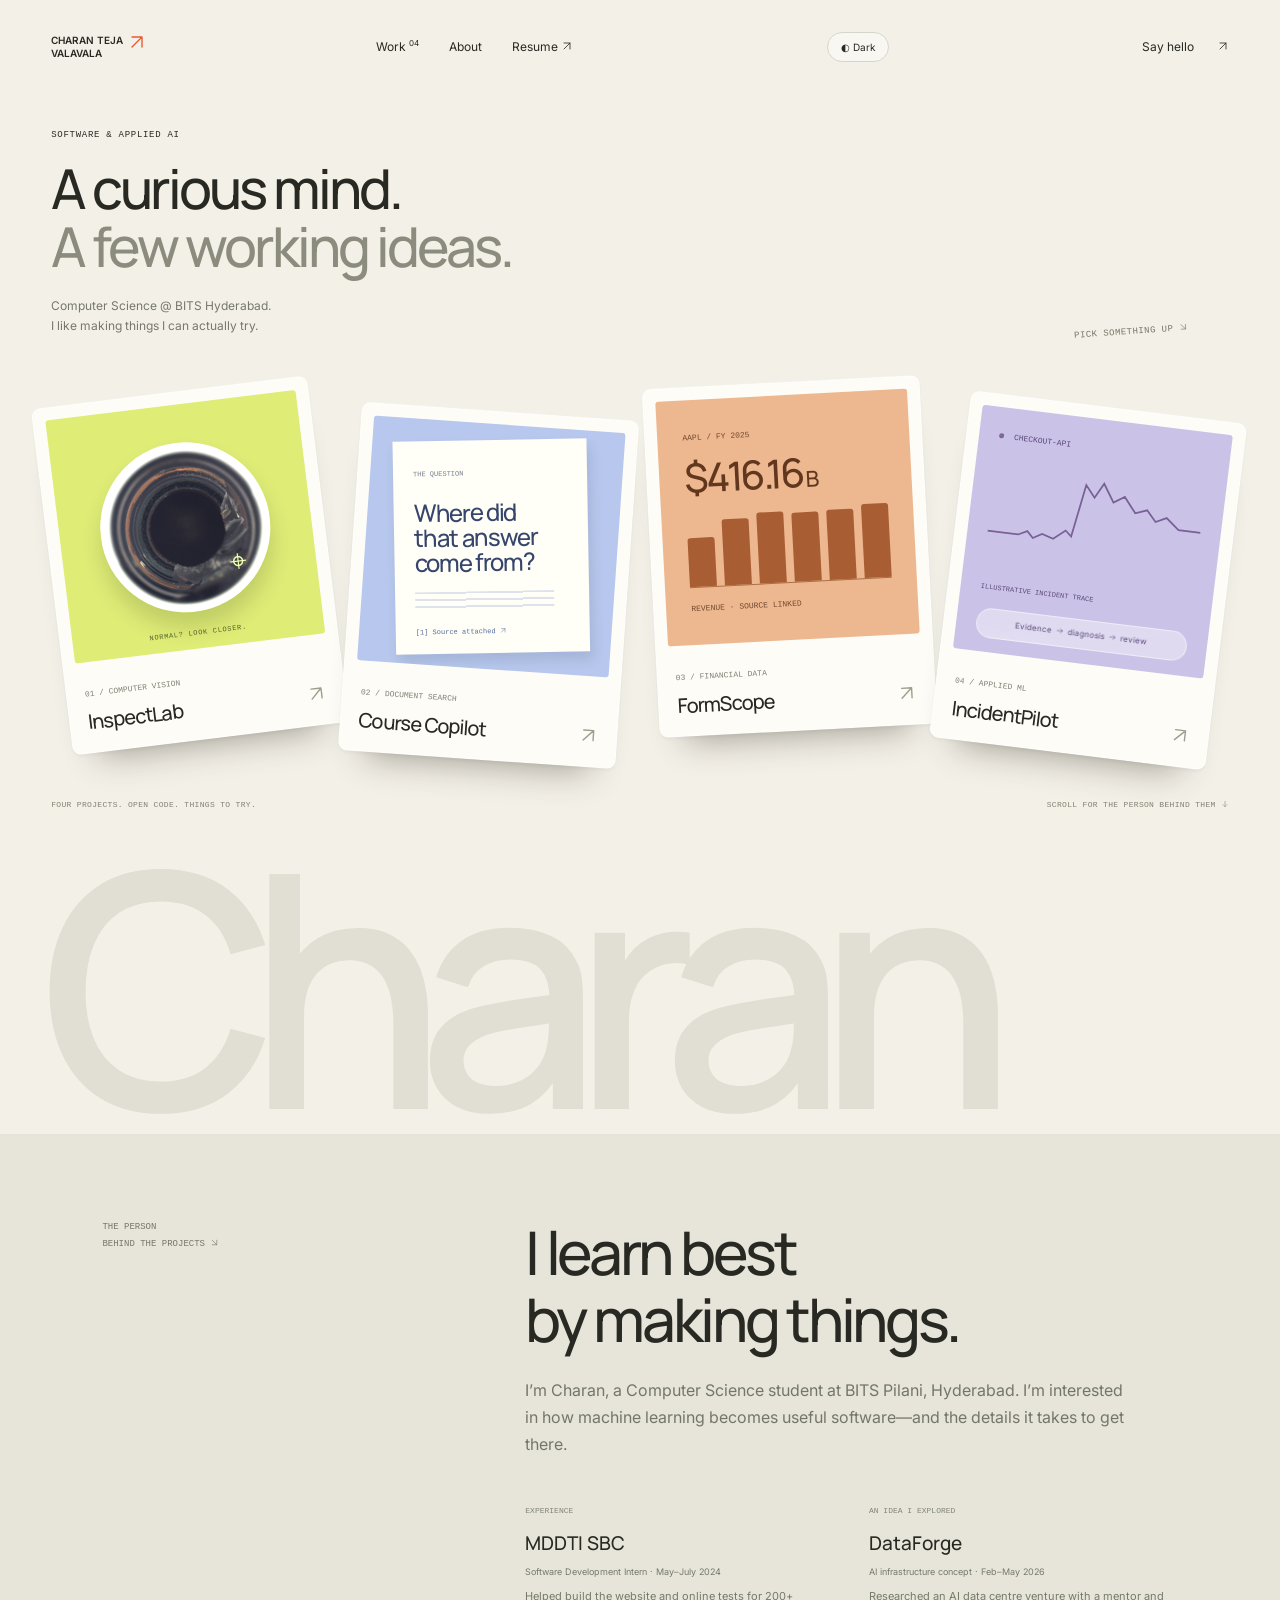
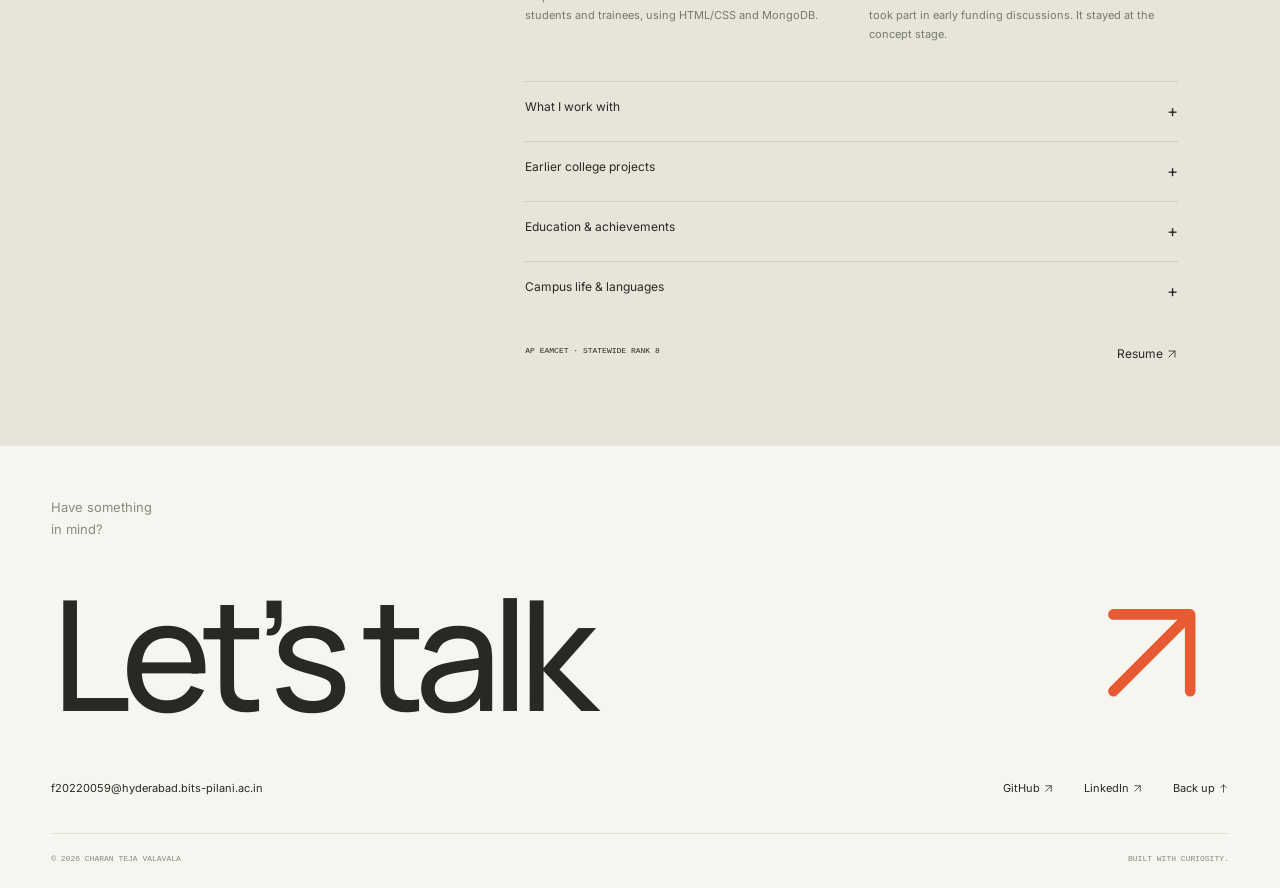
==== commit 334dd923: "Replace emoji-prone text arrows with consistent theme-aware SVG icons" ====
--- a/index.html
+++ b/index.html
@@ -21,4 +21,4 @@
 <script defer src="project-data.js"></script>
 <script defer src="script.js"></script>
 </head>
-<body><a class="skip" href="#work">Skip to projects</a><header><a class="brand" href="#top">CHARAN TEJA<br>VALAVALA<span>↗</span></a><nav aria-label="Main navigation"><a href="#work">Work <sup>04</sup></a><a href="#about">About</a><a href="Charan_Teja_Valavala_Resume.pdf" target="_blank" rel="noopener">Resume ↗</a></nav><button class="theme-toggle" type="button" aria-label="Toggle dark mode" aria-pressed="false">◐ Dark</button><a class="hello" href="mailto:f20220059@hyderabad.bits-pilani.ac.in">Say hello <span>↗</span></a></header><main id="top"><section class="collection" id="work" aria-labelledby="collection-title"><div class="collection-intro"><p>SOFTWARE & APPLIED AI</p><h1 id="collection-title">A curious mind.<br><span>A few working ideas.</span></h1><div class="intro-bottom"><p>Computer Science @ BITS Hyderabad.<br>I like making things I can actually try.</p><span class="collection-hint">PICK SOMETHING UP ↘</span></div></div><div class="objects"><article class="object inspectlab" id="inspectlab"><a class="object-open" href="demos/inspectlab/" data-open="inspectlab" aria-label="Explore InspectLab"><div class="object-face"><div class="vision-object"><img src="demos/inspectlab/samples/bottle-0.png" width="224" height="224" alt="Broken bottle inspection sample"><span class="scan-line"></span><span class="target">⌖</span></div><span class="object-caption">NORMAL? LOOK CLOSER.</span></div><div class="object-info"><span>01 / Computer vision</span><h2>InspectLab<b>↗</b></h2></div></a></article><article class="object course-copilot" id="course-copilot"><a class="object-open" href="demos/course-copilot/" data-open="course-copilot" aria-label="Explore Course Copilot"><div class="object-face"><div class="paper-object"><span>THE QUESTION</span><p>Where did<br>that answer<br>come from?</p><div class="paper-lines"></div><b>[1] Source attached ↗</b></div></div><div class="object-info"><span>02 / Document search</span><h2>Course Copilot<b>↗</b></h2></div></a></article><article class="object formscope" id="formscope"><a class="object-open" href="demos/formscope/" data-open="formscope" aria-label="Explore FormScope"><div class="object-face"><div class="finance-object"><span>AAPL / FY 2025</span><strong>$416.16<small>B</small></strong><div class="chart" aria-label="Apple annual revenue from 2020 to 2025"><i style="height:66%"></i><i style="height:88%"></i><i style="height:95%"></i><i style="height:92%"></i><i style="height:94%"></i><i style="height:100%"></i></div><span>REVENUE · SOURCE LINKED</span></div></div><div class="object-info"><span>03 / Financial data</span><h2>FormScope<b>↗</b></h2></div></a></article><article class="object incidentpilot" id="incidentpilot"><a class="object-open" href="demos/incidentpilot/" data-open="incidentpilot" aria-label="Explore IncidentPilot"><div class="object-face"><div class="system-object"><span class="system-label"><i></i> CHECKOUT-API</span><svg viewBox="0 0 240 90"><path d="M0 75H35L45 70 52 77 62 71 75 75 88 64 95 70 105 10 116 23 125 6 138 26 150 18 164 35 177 30 188 42 200 36 215 48H240"/></svg><span>ILLUSTRATIVE INCIDENT TRACE</span><div class="system-pill">Evidence → diagnosis → review</div></div></div><div class="object-info"><span>04 / Applied ML</span><h2>IncidentPilot<b>↗</b></h2></div></a></article></div><div class="collection-footer"><span>FOUR PROJECTS. OPEN CODE. THINGS TO TRY.</span><span>SCROLL FOR THE PERSON BEHIND THEM ↓</span></div><div class="big-name" aria-hidden="true">Charan</div></section><section class="about" id="about"><div class="about-label">THE PERSON<br>BEHIND THE PROJECTS ↘</div><div class="about-main"><h2>I learn best<br>by making things.</h2><p>I’m Charan, a Computer Science student at BITS Pilani, Hyderabad. I’m interested in how machine learning becomes useful software—and the details it takes to get there.</p><div class="background"><div><span>EXPERIENCE</span><h3>MDDTI SBC</h3><p>Software Development Intern · May–July 2024</p><p>Helped build the website and online tests for 200+ students and trainees, using HTML/CSS and MongoDB.</p></div><div><span>AN IDEA I EXPLORED</span><h3>DataForge</h3><p>AI infrastructure concept · Feb–May 2026</p><p>Researched an AI data centre venture with a mentor and took part in early funding discussions. It stayed at the concept stage.</p></div></div><details><summary>What I work with <span>+</span></summary><p>Python, SQL, C, C++, Java, JavaScript, HTML/CSS · NumPy, Pandas, Matplotlib, scikit-learn, OpenCV, PyTorch, Sentence Transformers, ONNX · FastAPI, MongoDB, SQLite, Git, Docker, pytest, GitHub Actions.</p></details><details><summary>Earlier college projects <span>+</span></summary><p><b>Diabetic Retinopathy Detection:</b> OpenCV texture and colour features with scikit-learn SVM classifiers.</p><p><b>Object Tracking with Reinforcement Learning:</b> A stochastic grid environment comparing on-policy and off-policy Monte Carlo control.</p></details><details><summary>Education & achievements <span>+</span></summary><p><b>BITS Pilani, Hyderabad Campus:</b> B.E. Computer Science, currently enrolled.</p><p>Relevant coursework: Object-Oriented Programming, Machine Learning, Reinforcement Learning, Foundations of Data Science, Data Structures and Algorithms, Database Systems and Artificial Intelligence.</p><p><b>Narayana Junior College:</b> Class XII, 98.1% (2022).<br><b>Narayana High School:</b> Class X, 10 GPA (2020).<br><b>AP EAMCET:</b> Statewide rank 8.</p></details><details><summary>Campus life & languages <span>+</span></summary><p>Helped with behind-the-scenes operations for ARENA through the Department of Firewallz. Participated in cultural events and native-language activities with Brindavanam.</p><p>Languages: English, Hindi and Telugu.</p></details><div class="about-bottom"><span>AP EAMCET · STATEWIDE RANK 8</span><a href="Charan_Teja_Valavala_Resume.pdf">Resume ↗</a></div></div></section><footer id="contact"><p>Have something<br>in mind?</p><a class="contact-cta" href="mailto:f20220059@hyderabad.bits-pilani.ac.in">Let’s talk<span>↗</span></a><div class="footer-row"><a href="mailto:f20220059@hyderabad.bits-pilani.ac.in">f20220059@hyderabad.bits-pilani.ac.in</a><div><a href="https://github.com/charanvalavala">GitHub ↗</a><a href="https://www.linkedin.com/in/valavala-charan-teja-b02815251/">LinkedIn ↗</a><a href="#top">Back up ↑</a></div></div><div class="copyright">© 2026 CHARAN TEJA VALAVALA <span>BUILT WITH CURIOSITY.</span></div></footer></main><dialog aria-labelledby="project-title"><div class="dialog-bar"><span id="project-category"></span><button class="close" aria-label="Close project">Close ✕</button></div><div class="dialog-layout"><div class="dialog-image"><img id="project-image" width="1440" height="900" alt=""></div><div class="dialog-copy"><span id="project-number"></span><h2 id="project-title"></h2><p id="project-description"></p><div class="dialog-actions"><a id="demo-link" class="demo-button">Explore demo ↗</a><a id="code-link" target="_blank" rel="noopener">Code ↗</a></div><p class="demo-kind" id="demo-kind"></p><details><summary>Results & build notes <span>+</span></summary><div id="project-notes"></div></details></div></div></dialog></body></html>+<body><a class="skip" href="#work">Skip to projects</a><header><a class="brand" href="#top">CHARAN TEJA<br>VALAVALA<span><svg class="arrow-icon" xmlns="http://www.w3.org/2000/svg" width="1em" height="1em" viewBox="0 0 24 24" fill="none" stroke="currentColor" stroke-width="1.65" stroke-linecap="round" stroke-linejoin="round" aria-hidden="true" focusable="false"><path d="M6 18 18 6M6 6h12v12"/></svg></span></a><nav aria-label="Main navigation"><a href="#work">Work <sup>04</sup></a><a href="#about">About</a><a href="Charan_Teja_Valavala_Resume.pdf" target="_blank" rel="noopener">Resume <svg class="arrow-icon" xmlns="http://www.w3.org/2000/svg" width="1em" height="1em" viewBox="0 0 24 24" fill="none" stroke="currentColor" stroke-width="1.65" stroke-linecap="round" stroke-linejoin="round" aria-hidden="true" focusable="false"><path d="M6 18 18 6M6 6h12v12"/></svg></a></nav><button class="theme-toggle" type="button" aria-label="Toggle dark mode" aria-pressed="false">◐ Dark</button><a class="hello" href="mailto:f20220059@hyderabad.bits-pilani.ac.in">Say hello <span><svg class="arrow-icon" xmlns="http://www.w3.org/2000/svg" width="1em" height="1em" viewBox="0 0 24 24" fill="none" stroke="currentColor" stroke-width="1.65" stroke-linecap="round" stroke-linejoin="round" aria-hidden="true" focusable="false"><path d="M6 18 18 6M6 6h12v12"/></svg></span></a></header><main id="top"><section class="collection" id="work" aria-labelledby="collection-title"><div class="collection-intro"><p>SOFTWARE & APPLIED AI</p><h1 id="collection-title">A curious mind.<br><span>A few working ideas.</span></h1><div class="intro-bottom"><p>Computer Science @ BITS Hyderabad.<br>I like making things I can actually try.</p><span class="collection-hint">PICK SOMETHING UP <svg class="arrow-icon" xmlns="http://www.w3.org/2000/svg" width="1em" height="1em" viewBox="0 0 24 24" fill="none" stroke="currentColor" stroke-width="1.65" stroke-linecap="round" stroke-linejoin="round" aria-hidden="true" focusable="false"><path d="m6 6 12 12M6 18h12V6"/></svg></span></div></div><div class="objects"><article class="object inspectlab" id="inspectlab"><a class="object-open" href="demos/inspectlab/" data-open="inspectlab" aria-label="Explore InspectLab"><div class="object-face"><div class="vision-object"><img src="demos/inspectlab/samples/bottle-0.png" width="224" height="224" alt="Broken bottle inspection sample"><span class="scan-line"></span><span class="target">⌖</span></div><span class="object-caption">NORMAL? LOOK CLOSER.</span></div><div class="object-info"><span>01 / Computer vision</span><h2>InspectLab<b><svg class="arrow-icon" xmlns="http://www.w3.org/2000/svg" width="1em" height="1em" viewBox="0 0 24 24" fill="none" stroke="currentColor" stroke-width="1.65" stroke-linecap="round" stroke-linejoin="round" aria-hidden="true" focusable="false"><path d="M6 18 18 6M6 6h12v12"/></svg></b></h2></div></a></article><article class="object course-copilot" id="course-copilot"><a class="object-open" href="demos/course-copilot/" data-open="course-copilot" aria-label="Explore Course Copilot"><div class="object-face"><div class="paper-object"><span>THE QUESTION</span><p>Where did<br>that answer<br>come from?</p><div class="paper-lines"></div><b>[1] Source attached <svg class="arrow-icon" xmlns="http://www.w3.org/2000/svg" width="1em" height="1em" viewBox="0 0 24 24" fill="none" stroke="currentColor" stroke-width="1.65" stroke-linecap="round" stroke-linejoin="round" aria-hidden="true" focusable="false"><path d="M6 18 18 6M6 6h12v12"/></svg></b></div></div><div class="object-info"><span>02 / Document search</span><h2>Course Copilot<b><svg class="arrow-icon" xmlns="http://www.w3.org/2000/svg" width="1em" height="1em" viewBox="0 0 24 24" fill="none" stroke="currentColor" stroke-width="1.65" stroke-linecap="round" stroke-linejoin="round" aria-hidden="true" focusable="false"><path d="M6 18 18 6M6 6h12v12"/></svg></b></h2></div></a></article><article class="object formscope" id="formscope"><a class="object-open" href="demos/formscope/" data-open="formscope" aria-label="Explore FormScope"><div class="object-face"><div class="finance-object"><span>AAPL / FY 2025</span><strong>$416.16<small>B</small></strong><div class="chart" aria-label="Apple annual revenue from 2020 to 2025"><i style="height:66%"></i><i style="height:88%"></i><i style="height:95%"></i><i style="height:92%"></i><i style="height:94%"></i><i style="height:100%"></i></div><span>REVENUE · SOURCE LINKED</span></div></div><div class="object-info"><span>03 / Financial data</span><h2>FormScope<b><svg class="arrow-icon" xmlns="http://www.w3.org/2000/svg" width="1em" height="1em" viewBox="0 0 24 24" fill="none" stroke="currentColor" stroke-width="1.65" stroke-linecap="round" stroke-linejoin="round" aria-hidden="true" focusable="false"><path d="M6 18 18 6M6 6h12v12"/></svg></b></h2></div></a></article><article class="object incidentpilot" id="incidentpilot"><a class="object-open" href="demos/incidentpilot/" data-open="incidentpilot" aria-label="Explore IncidentPilot"><div class="object-face"><div class="system-object"><span class="system-label"><i></i> CHECKOUT-API</span><svg viewBox="0 0 240 90"><path d="M0 75H35L45 70 52 77 62 71 75 75 88 64 95 70 105 10 116 23 125 6 138 26 150 18 164 35 177 30 188 42 200 36 215 48H240"/></svg><span>ILLUSTRATIVE INCIDENT TRACE</span><div class="system-pill">Evidence <svg class="arrow-icon" xmlns="http://www.w3.org/2000/svg" width="1em" height="1em" viewBox="0 0 24 24" fill="none" stroke="currentColor" stroke-width="1.65" stroke-linecap="round" stroke-linejoin="round" aria-hidden="true" focusable="false"><path d="M4 12h16m-6-6 6 6-6 6"/></svg> diagnosis <svg class="arrow-icon" xmlns="http://www.w3.org/2000/svg" width="1em" height="1em" viewBox="0 0 24 24" fill="none" stroke="currentColor" stroke-width="1.65" stroke-linecap="round" stroke-linejoin="round" aria-hidden="true" focusable="false"><path d="M4 12h16m-6-6 6 6-6 6"/></svg> review</div></div></div><div class="object-info"><span>04 / Applied ML</span><h2>IncidentPilot<b><svg class="arrow-icon" xmlns="http://www.w3.org/2000/svg" width="1em" height="1em" viewBox="0 0 24 24" fill="none" stroke="currentColor" stroke-width="1.65" stroke-linecap="round" stroke-linejoin="round" aria-hidden="true" focusable="false"><path d="M6 18 18 6M6 6h12v12"/></svg></b></h2></div></a></article></div><div class="collection-footer"><span>FOUR PROJECTS. OPEN CODE. THINGS TO TRY.</span><span>SCROLL FOR THE PERSON BEHIND THEM <svg class="arrow-icon" xmlns="http://www.w3.org/2000/svg" width="1em" height="1em" viewBox="0 0 24 24" fill="none" stroke="currentColor" stroke-width="1.65" stroke-linecap="round" stroke-linejoin="round" aria-hidden="true" focusable="false"><path d="M12 4v16m-6-6 6 6 6-6"/></svg></span></div><div class="big-name" aria-hidden="true">Charan</div></section><section class="about" id="about"><div class="about-label">THE PERSON<br>BEHIND THE PROJECTS <svg class="arrow-icon" xmlns="http://www.w3.org/2000/svg" width="1em" height="1em" viewBox="0 0 24 24" fill="none" stroke="currentColor" stroke-width="1.65" stroke-linecap="round" stroke-linejoin="round" aria-hidden="true" focusable="false"><path d="m6 6 12 12M6 18h12V6"/></svg></div><div class="about-main"><h2>I learn best<br>by making things.</h2><p>I’m Charan, a Computer Science student at BITS Pilani, Hyderabad. I’m interested in how machine learning becomes useful software—and the details it takes to get there.</p><div class="background"><div><span>EXPERIENCE</span><h3>MDDTI SBC</h3><p>Software Development Intern · May–July 2024</p><p>Helped build the website and online tests for 200+ students and trainees, using HTML/CSS and MongoDB.</p></div><div><span>AN IDEA I EXPLORED</span><h3>DataForge</h3><p>AI infrastructure concept · Feb–May 2026</p><p>Researched an AI data centre venture with a mentor and took part in early funding discussions. It stayed at the concept stage.</p></div></div><details><summary>What I work with <span>+</span></summary><p>Python, SQL, C, C++, Java, JavaScript, HTML/CSS · NumPy, Pandas, Matplotlib, scikit-learn, OpenCV, PyTorch, Sentence Transformers, ONNX · FastAPI, MongoDB, SQLite, Git, Docker, pytest, GitHub Actions.</p></details><details><summary>Earlier college projects <span>+</span></summary><p><b>Diabetic Retinopathy Detection:</b> OpenCV texture and colour features with scikit-learn SVM classifiers.</p><p><b>Object Tracking with Reinforcement Learning:</b> A stochastic grid environment comparing on-policy and off-policy Monte Carlo control.</p></details><details><summary>Education & achievements <span>+</span></summary><p><b>BITS Pilani, Hyderabad Campus:</b> B.E. Computer Science, currently enrolled.</p><p>Relevant coursework: Object-Oriented Programming, Machine Learning, Reinforcement Learning, Foundations of Data Science, Data Structures and Algorithms, Database Systems and Artificial Intelligence.</p><p><b>Narayana Junior College:</b> Class XII, 98.1% (2022).<br><b>Narayana High School:</b> Class X, 10 GPA (2020).<br><b>AP EAMCET:</b> Statewide rank 8.</p></details><details><summary>Campus life & languages <span>+</span></summary><p>Helped with behind-the-scenes operations for ARENA through the Department of Firewallz. Participated in cultural events and native-language activities with Brindavanam.</p><p>Languages: English, Hindi and Telugu.</p></details><div class="about-bottom"><span>AP EAMCET · STATEWIDE RANK 8</span><a href="Charan_Teja_Valavala_Resume.pdf">Resume <svg class="arrow-icon" xmlns="http://www.w3.org/2000/svg" width="1em" height="1em" viewBox="0 0 24 24" fill="none" stroke="currentColor" stroke-width="1.65" stroke-linecap="round" stroke-linejoin="round" aria-hidden="true" focusable="false"><path d="M6 18 18 6M6 6h12v12"/></svg></a></div></div></section><footer id="contact"><p>Have something<br>in mind?</p><a class="contact-cta" href="mailto:f20220059@hyderabad.bits-pilani.ac.in">Let’s talk<span><svg class="arrow-icon" xmlns="http://www.w3.org/2000/svg" width="1em" height="1em" viewBox="0 0 24 24" fill="none" stroke="currentColor" stroke-width="1.65" stroke-linecap="round" stroke-linejoin="round" aria-hidden="true" focusable="false"><path d="M6 18 18 6M6 6h12v12"/></svg></span></a><div class="footer-row"><a href="mailto:f20220059@hyderabad.bits-pilani.ac.in">f20220059@hyderabad.bits-pilani.ac.in</a><div><a href="https://github.com/charanvalavala">GitHub <svg class="arrow-icon" xmlns="http://www.w3.org/2000/svg" width="1em" height="1em" viewBox="0 0 24 24" fill="none" stroke="currentColor" stroke-width="1.65" stroke-linecap="round" stroke-linejoin="round" aria-hidden="true" focusable="false"><path d="M6 18 18 6M6 6h12v12"/></svg></a><a href="https://www.linkedin.com/in/valavala-charan-teja-b02815251/">LinkedIn <svg class="arrow-icon" xmlns="http://www.w3.org/2000/svg" width="1em" height="1em" viewBox="0 0 24 24" fill="none" stroke="currentColor" stroke-width="1.65" stroke-linecap="round" stroke-linejoin="round" aria-hidden="true" focusable="false"><path d="M6 18 18 6M6 6h12v12"/></svg></a><a href="#top">Back up <svg class="arrow-icon" xmlns="http://www.w3.org/2000/svg" width="1em" height="1em" viewBox="0 0 24 24" fill="none" stroke="currentColor" stroke-width="1.65" stroke-linecap="round" stroke-linejoin="round" aria-hidden="true" focusable="false"><path d="M12 20V4m-6 6 6-6 6 6"/></svg></a></div></div><div class="copyright">© 2026 CHARAN TEJA VALAVALA <span>BUILT WITH CURIOSITY.</span></div></footer></main><dialog aria-labelledby="project-title"><div class="dialog-bar"><span id="project-category"></span><button class="close" aria-label="Close project">Close ✕</button></div><div class="dialog-layout"><div class="dialog-image"><img id="project-image" width="1440" height="900" alt=""></div><div class="dialog-copy"><span id="project-number"></span><h2 id="project-title"></h2><p id="project-description"></p><div class="dialog-actions"><a id="demo-link" class="demo-button">Explore demo <svg class="arrow-icon" xmlns="http://www.w3.org/2000/svg" width="1em" height="1em" viewBox="0 0 24 24" fill="none" stroke="currentColor" stroke-width="1.65" stroke-linecap="round" stroke-linejoin="round" aria-hidden="true" focusable="false"><path d="M6 18 18 6M6 6h12v12"/></svg></a><a id="code-link" target="_blank" rel="noopener">Code <svg class="arrow-icon" xmlns="http://www.w3.org/2000/svg" width="1em" height="1em" viewBox="0 0 24 24" fill="none" stroke="currentColor" stroke-width="1.65" stroke-linecap="round" stroke-linejoin="round" aria-hidden="true" focusable="false"><path d="M6 18 18 6M6 6h12v12"/></svg></a></div><p class="demo-kind" id="demo-kind"></p><details><summary>Results & build notes <span>+</span></summary><div id="project-notes"></div></details></div></div></dialog></body></html>
--- a/styles.css
+++ b/styles.css
@@ -1,7 +1,9 @@
-*{box-sizing:border-box}html{scroll-behavior:smooth;scroll-padding-top:30px}body{margin:0;background:#f3f0e8;color:#292923;font:14px/1.7 Inter,sans-serif;-webkit-font-smoothing:antialiased}a{color:inherit;text-decoration:none}button,input{font:inherit}button,summary{cursor:pointer}a:focus-visible,button:focus-visible,summary:focus-visible{outline:3px solid #f35b32;outline-offset:6px}h1,h2,h3,p{margin:0}h1,h2,h3{font-family:Manrope,sans-serif;font-weight:500;line-height:1.1}header{display:flex;align-items:center;justify-content:space-between;padding:32px 4vw;position:relative;z-index:10}.brand{font-size:10px;font-weight:600;line-height:1.3;position:relative}.brand span{position:absolute;right:-24px;top:-5px;font-size:20px;color:#e85b32}nav{display:flex;gap:30px;font-size:12px}nav sup{font-size:8px}.hello{font-size:12px}.hello span{margin-left:20px}.skip{position:fixed;top:-100px;background:white;padding:10px;z-index:100}.skip:focus{top:10px}.collection{position:relative;overflow:hidden;padding:36px 4vw 0;min-height:840px}.collection-intro{max-width:1250px;margin:auto}.collection-intro>p{font:9px ui-monospace,monospace;letter-spacing:.08em;margin-bottom:20px}.collection h1{font-size:clamp(36px,4.3vw,65px);letter-spacing:-.055em;line-height:1.05}.collection h1>span{color:#8c8c7e}.intro-bottom{display:flex;align-items:flex-end;justify-content:space-between;margin-top:20px}.intro-bottom p{font-size:12px;color:#76786b}.collection-hint{font:9px ui-monospace,monospace;letter-spacing:.05em;transform:rotate(-4deg);margin-right:40px;color:#777768}.objects{display:grid;grid-template-columns:repeat(4,1fr);gap:22px;max-width:1250px;margin:55px auto 30px;position:relative;z-index:2;perspective:1200px}.object{--rotate:-7deg;transform:rotate(var(--rotate)) translateY(var(--y,0));transition:transform .7s cubic-bezier(.2,.8,.2,1);position:relative}.object:nth-child(2){--rotate:4deg;--y:20px}.object:nth-child(3){--rotate:-3deg;--y:-9px}.object:nth-child(4){--rotate:7deg;--y:15px}.object:hover,.object:focus-within{transform:translateY(-22px) rotate(0deg);z-index:4}.object-open{display:block;background:#fdfcf7;border-radius:9px;box-shadow:0 30px 35px -27px #3b382b77,0 2px 3px #2929230a;padding:12px;border:1px solid #fff9}.object-face{height:245px;border-radius:3px;display:flex;align-items:center;justify-content:center;position:relative;overflow:hidden}.object-info{padding:17px 6px 7px}.object-info>span{font:8px ui-monospace,monospace;text-transform:uppercase;color:#818274}.object-info h2{font-size:20px;letter-spacing:-.045em;margin-top:8px;display:flex;justify-content:space-between}.object-info h2 b{font-weight:400;color:#9a9e8c}.inspectlab .object-face{background:#dfec76;flex-direction:column}.vision-object{width:170px;height:170px;border-radius:50%;position:relative;box-shadow:0 15px 20px #3c4c2330;overflow:hidden}.vision-object img{width:100%;height:100%;object-fit:cover}.scan-line{position:absolute;inset:0;background:linear-gradient(transparent 48%,#d7ff99aa 50%,transparent 52%);transform:translateY(-70%)}.object:hover .scan-line{animation:scan 2.3s ease-in-out infinite}.target{position:absolute;right:28px;bottom:20px;color:#edffb0;font-size:30px}.object-caption{position:absolute;bottom:12px;font:7px ui-monospace,monospace;letter-spacing:.1em;color:#536128}.course-copilot .object-face{background:#b7c7ed}.paper-object{background:#fffef7;width:77%;padding:18px 20px;transform:rotate(-5deg);box-shadow:3px 8px 12px #3e4e6726}.paper-object>span{font:7px ui-monospace,monospace;color:#788190}.paper-object p{font:500 24px/1.05 Manrope;letter-spacing:-.055em;margin:17px 0;color:#35456b}.paper-lines{height:20px;background:repeating-linear-gradient(to bottom,#dde2ec 0 2px,transparent 2px 7px);width:90%}.paper-object b{font:7px ui-monospace,monospace;color:#526c99;display:block;margin-top:16px}.formscope .object-face{background:#edb790}.finance-object{width:80%;padding:14px 0}.finance-object>span{font:8px ui-monospace,monospace;color:#714b30;display:block}.finance-object strong{display:block;font:500 40px Manrope;letter-spacing:-.065em;margin:8px 0;color:#61371e}.finance-object small{font-size:22px;margin-left:3px}.chart{height:75px;display:flex;gap:8px;align-items:flex-end;border-bottom:1px solid #ac7047;margin-bottom:16px}.chart i{flex:1;background:#a95d33;border-radius:3px 3px 0 0;transition:transform .6s;transform-origin:bottom}.object:hover .chart i{animation:bar 1s both}.incidentpilot .object-face{background:#cbc2e7}.system-object{width:84%;color:#5c497b}.system-label{font:8px ui-monospace,monospace}.system-label i{display:inline-block;width:5px;height:5px;background:#80659e;border-radius:50%;margin-right:5px}.system-object svg{width:100%;height:90px;margin:15px 0;fill:none;stroke:#796096;stroke-width:2}.system-object>span:not(.system-label){font:7px ui-monospace,monospace}.system-pill{font-size:8px;background:#ffffff66;border:1px solid #ffffff80;border-radius:30px;text-align:center;padding:7px;margin-top:13px;backdrop-filter:blur(12px)}.collection-footer{display:flex;justify-content:space-between;max-width:1250px;margin:60px auto 0;font:8px ui-monospace,monospace;letter-spacing:.04em;color:#808273}.big-name{font:600 clamp(100px,25.5vw,430px)/.92 Manrope;letter-spacing:-.095em;white-space:nowrap;margin-top:25px;margin-left:-.035em;color:#e1ded3;position:relative;z-index:0;user-select:none}.big-name>span{font:300 28px Inter;vertical-align:top;display:inline-block;margin-top:40px;letter-spacing:0;color:#adad9c}.about{padding:85px 8vw;background:#e7e5da;display:grid;grid-template-columns:1fr 2fr;gap:9%}.about-label{font:9px/1.8 ui-monospace,monospace;color:#747768}.about-main{max-width:760px}.about h2{font-size:clamp(35px,4.7vw,65px);letter-spacing:-.055em;margin-bottom:25px}.about-main>p{font-size:16px;max-width:600px;color:#737768}.background{display:grid;grid-template-columns:1fr 1fr;gap:35px;margin:38px 0}.background>div>span{font:8px ui-monospace,monospace;color:#818674}.background h3{font-size:19px;margin:13px 0 10px}.background p{font-size:11px;color:#757a68;margin-top:8px}.background p:first-of-type{font-size:9px}details{border-top:1px solid #cbd0be}summary{display:flex;justify-content:space-between;list-style:none;padding:15px 0;font-size:12px}summary::-webkit-details-marker{display:none}summary span{font-size:17px}details[open] summary span{transform:rotate(45deg)}details p{font-size:12px;color:#747967;margin:0 0 16px;line-height:1.9}.about-bottom{display:flex;justify-content:space-between;margin-top:25px;font:8px ui-monospace,monospace}.about-bottom a{font:12px Inter}footer{padding:50px 4vw 25px;background:#f7f5ef}footer>p{font-size:13px;color:#898c7b}.contact-cta{font:500 clamp(65px,12vw,175px)/1.2 Manrope;letter-spacing:-.065em;display:flex;justify-content:space-between;align-items:center;margin:20px 0 35px}.contact-cta span{color:#e85b32;transition:transform .4s}.contact-cta:hover span{transform:translate(12px,-12px)}.footer-row{display:flex;justify-content:space-between;font-size:11px;gap:25px}.footer-row>div{display:flex;gap:30px}.copyright{display:flex;justify-content:space-between;border-top:1px solid #e0e2d8;margin-top:35px;padding-top:20px;font:8px ui-monospace,monospace;color:#858b78}dialog{width:min(1250px,94vw);max-height:92dvh;padding:25px;border:1px solid #fff;border-radius:17px;background:#f7f5ef;color:#292923;box-shadow:0 40px 100px #28282244}dialog::backdrop{background:#29292355;backdrop-filter:blur(16px)}.dialog-bar{display:flex;justify-content:space-between;align-items:center;font:9px ui-monospace,monospace;margin-bottom:25px}.close{font-size:11px;border:1px solid #fff;background:#fff9;backdrop-filter:blur(12px);border-radius:30px;padding:10px 17px}.dialog-layout{display:grid;grid-template-columns:1.4fr 1fr;gap:40px;align-items:start}.dialog-image{background:#deded5;padding:20px;border-radius:8px}.dialog-image img{width:100%;height:auto;border-radius:4px}.dialog-copy{padding:10px 10px 10px 0}.dialog-copy>span{font:9px ui-monospace,monospace;color:#848976}.dialog-copy h2{font-size:38px;letter-spacing:-.055em;margin:12px 0 20px}.dialog-copy>p{font-size:14px;color:#737768}.dialog-actions{display:flex;gap:25px;align-items:center;font-size:12px;margin:25px 0 12px}.demo-button{background:#292923;color:white;padding:11px 17px;border-radius:7px}.dialog-copy .demo-kind{font:9px/1.8 ui-monospace,monospace;color:#8a8c7b;margin-bottom:25px}#project-notes p{font-size:11px}#project-notes h3{font-size:13px;margin:17px 0 10px}dialog[open]{animation:appear .45s cubic-bezier(.2,.8,.2,1)}@keyframes appear{from{opacity:0;transform:translateY(35px) scale(.97)}to{opacity:1;transform:none}}@keyframes scan{0%,100%{transform:translateY(-70%)}50%{transform:translateY(70%)}}@keyframes bar{from{transform:scaleY(.6)}to{transform:scaleY(1)}}
+*{box-sizing:border-box}html{scroll-behavior:smooth;scroll-padding-top:30px}body{margin:0;background:#f3f0e8;color:#292923;font:14px/1.7 Inter,sans-serif;-webkit-font-smoothing:antialiased}a{color:inherit;text-decoration:none}button,input{font:inherit}button,summary{cursor:pointer}a:focus-visible,button:focus-visible,summary:focus-visible{outline:3px solid #f35b32;outline-offset:6px}h1,h2,h3,p{margin:0}h1,h2,h3{font-family:Manrope,sans-serif;font-weight:500;line-height:1.1}header{display:flex;align-items:center;justify-content:space-between;padding:32px 4vw;position:relative;z-index:10}.brand{font-size:10px;font-weight:600;line-height:1.3;position:relative}.brand span{position:absolute;right:-24px;top:-5px;font-size:20px;color:#e85b32}nav{display:flex;gap:30px;font-size:12px}nav sup{font-size:8px}.hello{font-size:12px}.hello span{margin-left:20px}.skip{position:fixed;top:-100px;background:white;padding:10px;z-index:100}.skip:focus{top:10px}.collection{position:relative;overflow:hidden;padding:36px 4vw 0;min-height:840px}.collection-intro{max-width:1250px;margin:auto}.collection-intro>p{font:9px ui-monospace,monospace;letter-spacing:.08em;margin-bottom:20px}.collection h1{font-size:clamp(36px,4.3vw,65px);letter-spacing:-.055em;line-height:1.05}.collection h1>span{color:#8c8c7e}.intro-bottom{display:flex;align-items:flex-end;justify-content:space-between;margin-top:20px}.intro-bottom p{font-size:12px;color:#76786b}.collection-hint{font:9px ui-monospace,monospace;letter-spacing:.05em;transform:rotate(-4deg);margin-right:40px;color:#777768}.objects{display:grid;grid-template-columns:repeat(4,1fr);gap:22px;max-width:1250px;margin:55px auto 30px;position:relative;z-index:2;perspective:1200px}.object{--rotate:-7deg;transform:rotate(var(--rotate)) translateY(var(--y,0));transition:transform .7s cubic-bezier(.2,.8,.2,1);position:relative}.object:nth-child(2){--rotate:4deg;--y:20px}.object:nth-child(3){--rotate:-3deg;--y:-9px}.object:nth-child(4){--rotate:7deg;--y:15px}.object:hover,.object:focus-within{transform:translateY(-22px) rotate(0deg);z-index:4}.object-open{display:block;background:#fdfcf7;border-radius:9px;box-shadow:0 30px 35px -27px #3b382b77,0 2px 3px #2929230a;padding:12px;border:1px solid #fff9}.object-face{height:245px;border-radius:3px;display:flex;align-items:center;justify-content:center;position:relative;overflow:hidden}.object-info{padding:17px 6px 7px}.object-info>span{font:8px ui-monospace,monospace;text-transform:uppercase;color:#818274}.object-info h2{font-size:20px;letter-spacing:-.045em;margin-top:8px;display:flex;justify-content:space-between}.object-info h2 b{font-weight:400;color:#9a9e8c}.inspectlab .object-face{background:#dfec76;flex-direction:column}.vision-object{width:170px;height:170px;border-radius:50%;position:relative;box-shadow:0 15px 20px #3c4c2330;overflow:hidden}.vision-object img{width:100%;height:100%;object-fit:cover}.scan-line{position:absolute;inset:0;background:linear-gradient(transparent 48%,#d7ff99aa 50%,transparent 52%);transform:translateY(-70%)}.object:hover .scan-line{animation:scan 2.3s ease-in-out infinite}.target{position:absolute;right:28px;bottom:20px;color:#edffb0;font-size:30px}.object-caption{position:absolute;bottom:12px;font:7px ui-monospace,monospace;letter-spacing:.1em;color:#536128}.course-copilot .object-face{background:#b7c7ed}.paper-object{background:#fffef7;width:77%;padding:18px 20px;transform:rotate(-5deg);box-shadow:3px 8px 12px #3e4e6726}.paper-object>span{font:7px ui-monospace,monospace;color:#788190}.paper-object p{font:500 24px/1.05 Manrope;letter-spacing:-.055em;margin:17px 0;color:#35456b}.paper-lines{height:20px;background:repeating-linear-gradient(to bottom,#dde2ec 0 2px,transparent 2px 7px);width:90%}.paper-object b{font:7px ui-monospace,monospace;color:#526c99;display:block;margin-top:16px}.formscope .object-face{background:#edb790}.finance-object{width:80%;padding:14px 0}.finance-object>span{font:8px ui-monospace,monospace;color:#714b30;display:block}.finance-object strong{display:block;font:500 40px Manrope;letter-spacing:-.065em;margin:8px 0;color:#61371e}.finance-object small{font-size:22px;margin-left:3px}.chart{height:75px;display:flex;gap:8px;align-items:flex-end;border-bottom:1px solid #ac7047;margin-bottom:16px}.chart i{flex:1;background:#a95d33;border-radius:3px 3px 0 0;transition:transform .6s;transform-origin:bottom}.object:hover .chart i{animation:bar 1s both}.incidentpilot .object-face{background:#cbc2e7}.system-object{width:84%;color:#5c497b}.system-label{font:8px ui-monospace,monospace}.system-label i{display:inline-block;width:5px;height:5px;background:#80659e;border-radius:50%;margin-right:5px}.system-object>svg{width:100%;height:90px;margin:15px 0;fill:none;stroke:#796096;stroke-width:2}.system-object>span:not(.system-label){font:7px ui-monospace,monospace}.system-pill{font-size:8px;background:#ffffff66;border:1px solid #ffffff80;border-radius:30px;text-align:center;padding:7px;margin-top:13px;backdrop-filter:blur(12px)}.collection-footer{display:flex;justify-content:space-between;max-width:1250px;margin:60px auto 0;font:8px ui-monospace,monospace;letter-spacing:.04em;color:#808273}.big-name{font:600 clamp(100px,25.5vw,430px)/.92 Manrope;letter-spacing:-.095em;white-space:nowrap;margin-top:25px;margin-left:-.035em;color:#e1ded3;position:relative;z-index:0;user-select:none}.big-name>span{font:300 28px Inter;vertical-align:top;display:inline-block;margin-top:40px;letter-spacing:0;color:#adad9c}.about{padding:85px 8vw;background:#e7e5da;display:grid;grid-template-columns:1fr 2fr;gap:9%}.about-label{font:9px/1.8 ui-monospace,monospace;color:#747768}.about-main{max-width:760px}.about h2{font-size:clamp(35px,4.7vw,65px);letter-spacing:-.055em;margin-bottom:25px}.about-main>p{font-size:16px;max-width:600px;color:#737768}.background{display:grid;grid-template-columns:1fr 1fr;gap:35px;margin:38px 0}.background>div>span{font:8px ui-monospace,monospace;color:#818674}.background h3{font-size:19px;margin:13px 0 10px}.background p{font-size:11px;color:#757a68;margin-top:8px}.background p:first-of-type{font-size:9px}details{border-top:1px solid #cbd0be}summary{display:flex;justify-content:space-between;list-style:none;padding:15px 0;font-size:12px}summary::-webkit-details-marker{display:none}summary span{font-size:17px}details[open] summary span{transform:rotate(45deg)}details p{font-size:12px;color:#747967;margin:0 0 16px;line-height:1.9}.about-bottom{display:flex;justify-content:space-between;margin-top:25px;font:8px ui-monospace,monospace}.about-bottom a{font:12px Inter}footer{padding:50px 4vw 25px;background:#f7f5ef}footer>p{font-size:13px;color:#898c7b}.contact-cta{font:500 clamp(65px,12vw,175px)/1.2 Manrope;letter-spacing:-.065em;display:flex;justify-content:space-between;align-items:center;margin:20px 0 35px}.contact-cta span{color:#e85b32;transition:transform .4s}.contact-cta:hover span{transform:translate(12px,-12px)}.footer-row{display:flex;justify-content:space-between;font-size:11px;gap:25px}.footer-row>div{display:flex;gap:30px}.copyright{display:flex;justify-content:space-between;border-top:1px solid #e0e2d8;margin-top:35px;padding-top:20px;font:8px ui-monospace,monospace;color:#858b78}dialog{width:min(1250px,94vw);max-height:92dvh;padding:25px;border:1px solid #fff;border-radius:17px;background:#f7f5ef;color:#292923;box-shadow:0 40px 100px #28282244}dialog::backdrop{background:#29292355;backdrop-filter:blur(16px)}.dialog-bar{display:flex;justify-content:space-between;align-items:center;font:9px ui-monospace,monospace;margin-bottom:25px}.close{font-size:11px;border:1px solid #fff;background:#fff9;backdrop-filter:blur(12px);border-radius:30px;padding:10px 17px}.dialog-layout{display:grid;grid-template-columns:1.4fr 1fr;gap:40px;align-items:start}.dialog-image{background:#deded5;padding:20px;border-radius:8px}.dialog-image img{width:100%;height:auto;border-radius:4px}.dialog-copy{padding:10px 10px 10px 0}.dialog-copy>span{font:9px ui-monospace,monospace;color:#848976}.dialog-copy h2{font-size:38px;letter-spacing:-.055em;margin:12px 0 20px}.dialog-copy>p{font-size:14px;color:#737768}.dialog-actions{display:flex;gap:25px;align-items:center;font-size:12px;margin:25px 0 12px}.demo-button{background:#292923;color:white;padding:11px 17px;border-radius:7px}.dialog-copy .demo-kind{font:9px/1.8 ui-monospace,monospace;color:#8a8c7b;margin-bottom:25px}#project-notes p{font-size:11px}#project-notes h3{font-size:13px;margin:17px 0 10px}dialog[open]{animation:appear .45s cubic-bezier(.2,.8,.2,1)}@keyframes appear{from{opacity:0;transform:translateY(35px) scale(.97)}to{opacity:1;transform:none}}@keyframes scan{0%,100%{transform:translateY(-70%)}50%{transform:translateY(70%)}}@keyframes bar{from{transform:scaleY(.6)}to{transform:scaleY(1)}}
 @media(max-width:1000px){.objects{gap:16px}.object-face{height:210px}.vision-object{width:140px;height:140px}.paper-object{padding:16px}.paper-object p{font-size:20px}.finance-object strong{font-size:31px}.object-info h2{font-size:17px}.object-info>span{font-size:7px}.dialog-layout{grid-template-columns:1fr}.dialog-image{max-height:45vh;overflow:hidden}.dialog-copy h2{font-size:32px}.collection{min-height:auto}.about{padding:65px 6vw;gap:6%}}
 @media(max-width:700px){header{padding:25px 6vw}.brand{font-size:8px}nav{gap:18px;font-size:10px}.hello{display:none}.collection{padding:30px 6vw 0}.collection h1{font-size:40px}.collection-intro>p{font-size:8px}.intro-bottom p{font-size:11px}.collection-hint{display:none}.objects{grid-template-columns:1fr 1fr;gap:30px 20px;margin:45px 5px 30px}.object{--rotate:-5deg}.object:nth-child(2){--rotate:5deg;--y:15px}.object:nth-child(3){--rotate:-3deg;--y:0px}.object:nth-child(4){--rotate:5deg;--y:10px}.object-face{height:210px}.collection-footer{margin:48px 0 0;font-size:7px;gap:30px}.collection-footer>span:last-child{max-width:130px;text-align:right}.big-name{font-size:25vw;margin-top:25px}.big-name>span{font-size:16px;margin-top:15px}.about{grid-template-columns:1fr;padding:45px 6vw;gap:25px}.about-label br{display:none}.about h2{font-size:40px}.about-main>p{font-size:14px}.background{gap:25px;margin:30px 0}.background p{font-size:10px}.background h3{font-size:17px}.about-bottom{font-size:7px}.footer-row{display:block;font-size:10px}.footer-row>div{margin-top:20px}.copyright{font-size:7px;gap:20px}.copyright>span{display:none}footer{padding:35px 6vw 22px}.contact-cta{font-size:18vw;margin-top:15px}.dialog-copy>p{font-size:13px}.dialog-layout{gap:20px}dialog{padding:18px}.dialog-image{padding:10px}.dialog-bar{font-size:8px}.dialog-copy h2{font-size:32px}}
-@media(max-width:400px){.object-face{height:175px}.vision-object{width:115px;height:115px}.paper-object{padding:12px}.paper-object p{font-size:18px;margin:10px 0}.paper-object b{font-size:6px;margin-top:10px}.paper-lines{height:15px}.finance-object strong{font-size:26px}.chart{height:55px;gap:5px}.finance-object>span{font-size:6px}.system-object svg{height:65px}.system-label{font-size:6px}.system-pill{font-size:6px;padding:5px}.system-object>span:not(.system-label){font-size:6px}.object-info h2{font-size:15px}.object-info{padding:12px 2px 4px}.object-open{padding:9px}.object-caption{font-size:6px}.collection h1{font-size:36px}.objects{gap:25px 17px}.background{grid-template-columns:1fr}}
+@media(max-width:400px){.object-face{height:175px}.vision-object{width:115px;height:115px}.paper-object{padding:12px}.paper-object p{font-size:18px;margin:10px 0}.paper-object b{font-size:6px;margin-top:10px}.paper-lines{height:15px}.finance-object strong{font-size:26px}.chart{height:55px;gap:5px}.finance-object>span{font-size:6px}.system-object>svg{height:65px}.system-label{font-size:6px}.system-pill{font-size:6px;padding:5px}.system-object>span:not(.system-label){font-size:6px}.object-info h2{font-size:15px}.object-info{padding:12px 2px 4px}.object-open{padding:9px}.object-caption{font-size:6px}.collection h1{font-size:36px}.objects{gap:25px 17px}.background{grid-template-columns:1fr}}
 @media(prefers-reduced-motion:reduce){html{scroll-behavior:auto}*,*:before,*:after{animation:none!important;transition:none!important}}
 .theme-toggle{border:1px solid #d7d5cb;border-radius:30px;background:#ffffff70;padding:8px 13px;font:10px Inter;cursor:pointer;color:inherit;backdrop-filter:blur(15px)}[data-theme=dark] body{background:#20231f;color:#edece4}[data-theme=dark] .collection h1>span{color:#a3aa97}[data-theme=dark] .intro-bottom p,[data-theme=dark] .collection-hint,[data-theme=dark] .collection-footer{color:#a6ae99}[data-theme=dark] .big-name{color:#353b31}[data-theme=dark] .object-open{background:#30362d;border-color:#414a39}[data-theme=dark] .object-info>span{color:#b7c0a9}[data-theme=dark] .about{background:#292f25}[data-theme=dark] .about-main>p,[data-theme=dark] .background p,[data-theme=dark] details p,[data-theme=dark] .about-label{color:#b0baa0}[data-theme=dark] details{border-color:#434d39}[data-theme=dark] footer{background:#1b1f18}[data-theme=dark] .copyright{border-color:#3d4536}[data-theme=dark] dialog{background:#292f25;color:#edece4}[data-theme=dark] .dialog-copy>p,[data-theme=dark] .dialog-copy .demo-kind{color:#b0baa0}[data-theme=dark] .close,[data-theme=dark] .theme-toggle{background:#3c4534aa;border-color:#566148;color:#edece4}[data-theme=dark] .dialog-image{background:#3b4234}@media(max-width:700px){header{gap:15px}nav{gap:14px}.theme-toggle{font-size:9px;padding:7px 10px}}
 @media(max-width:400px){.paper-object{width:90%;padding:10px 12px;transform:rotate(-3deg)}.paper-object p{font-size:17px;line-height:1.1;margin:10px 0}.paper-object>span{font-size:6px}.paper-object b{margin-top:9px}.paper-lines{height:12px}.system-object>span:not(.system-label){font-size:5px}}
+
+.arrow-icon{display:inline-block;width:1em;height:1em;vertical-align:-.13em;flex-shrink:0;overflow:visible}.system-pill .arrow-icon{width:1em;height:1em;margin:0 2px;stroke:currentColor}.contact-cta>span{line-height:1}
